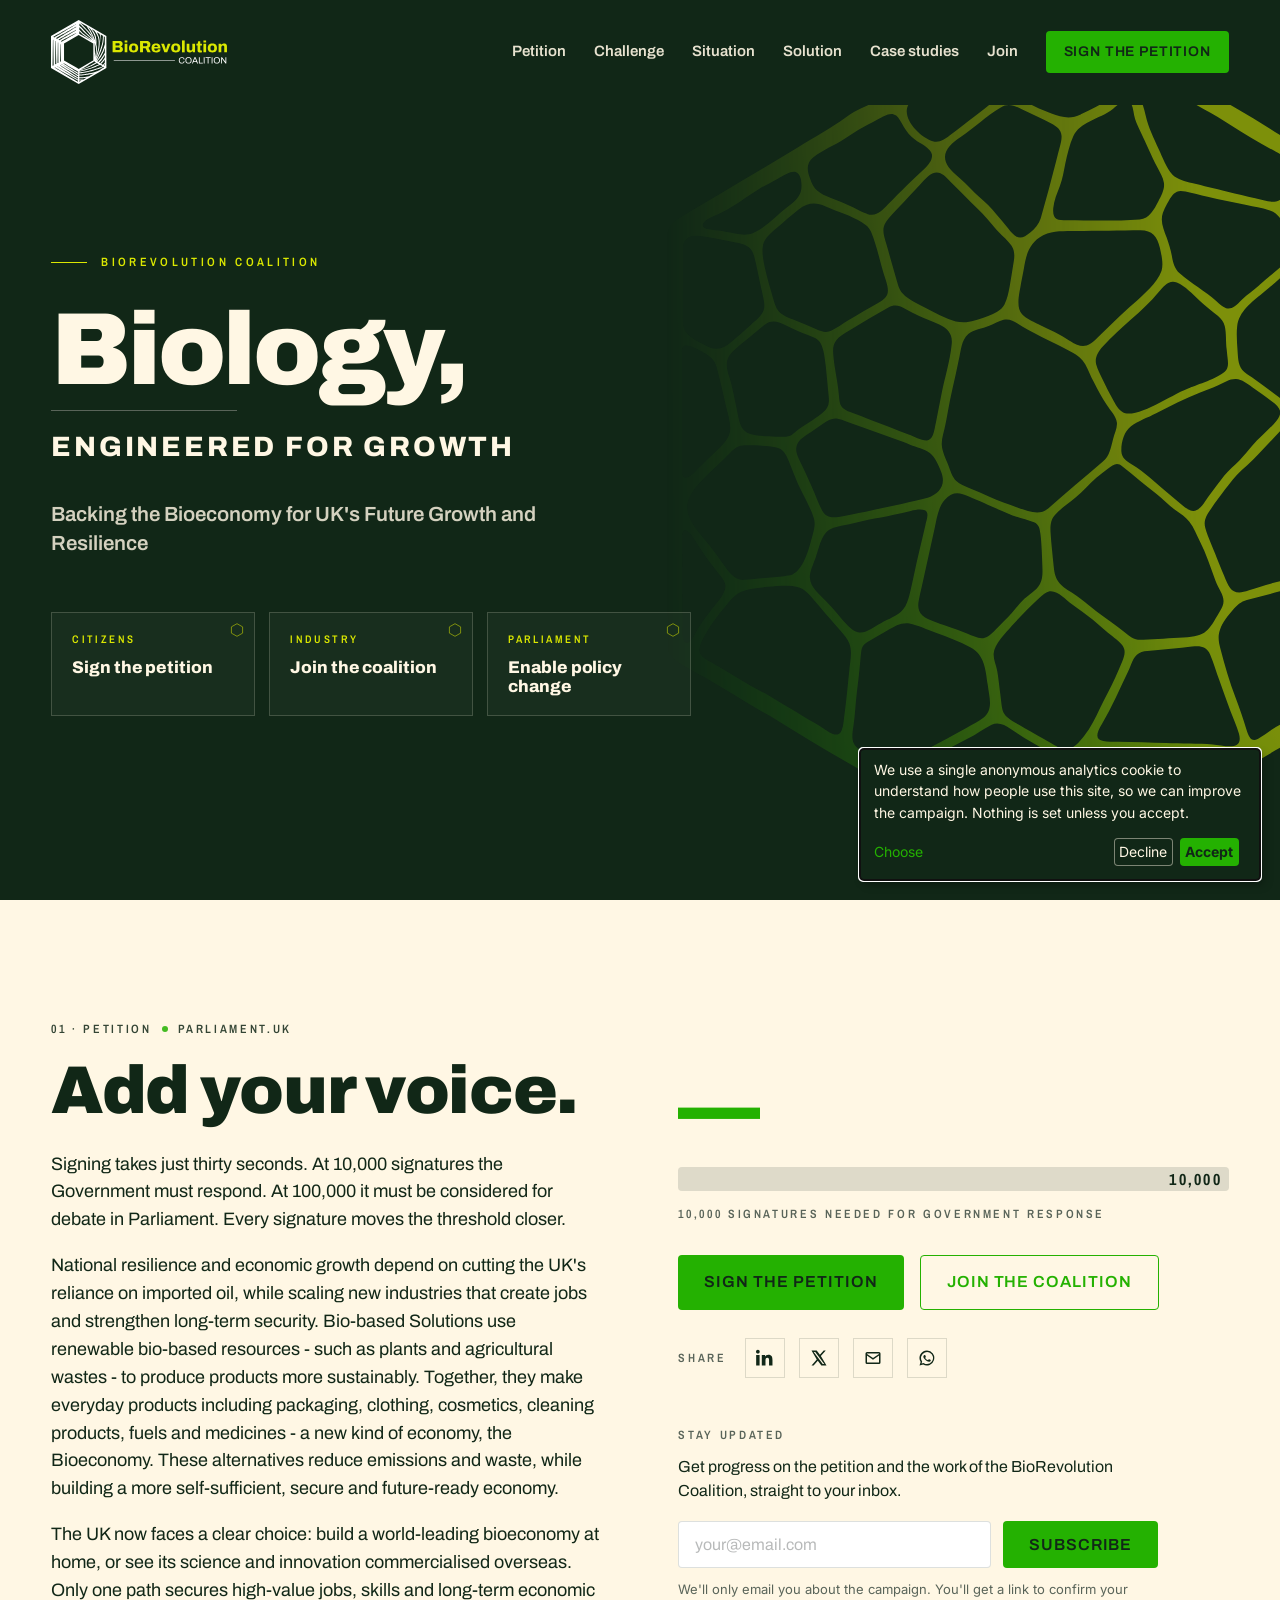
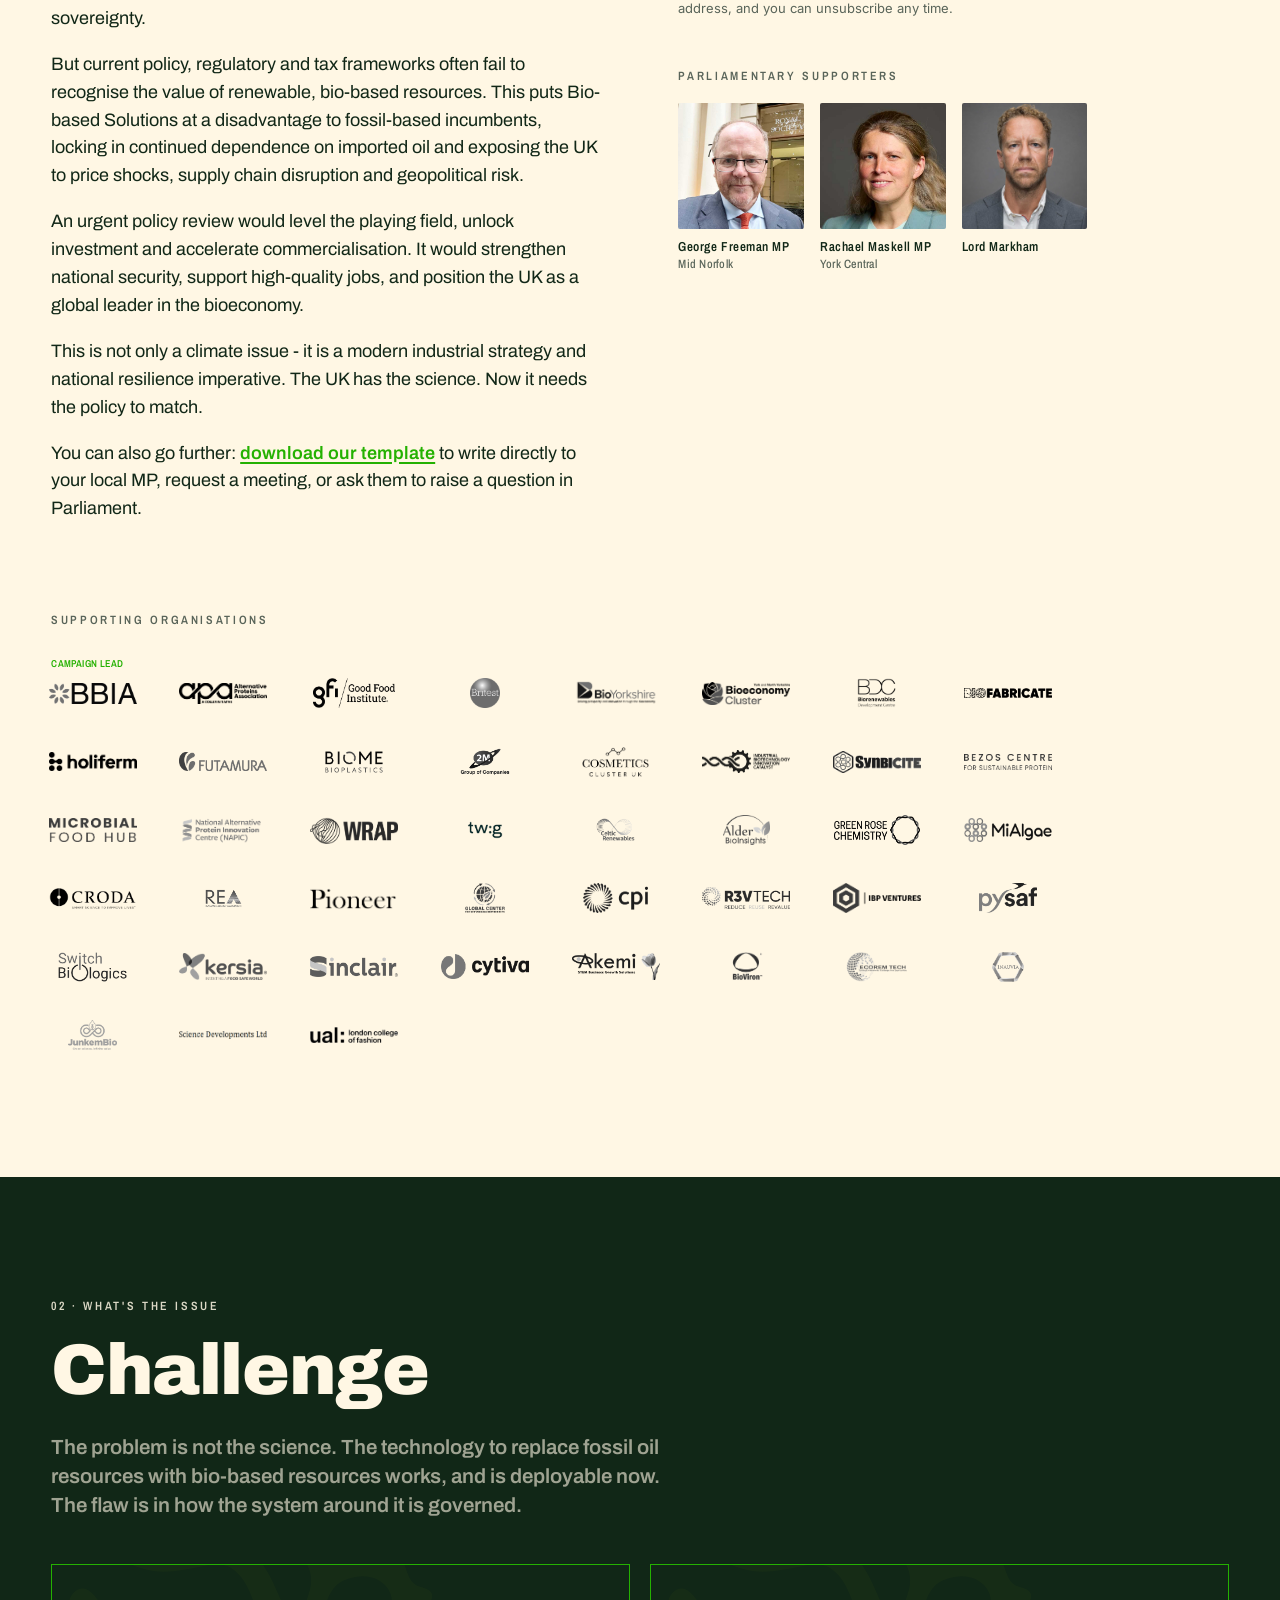
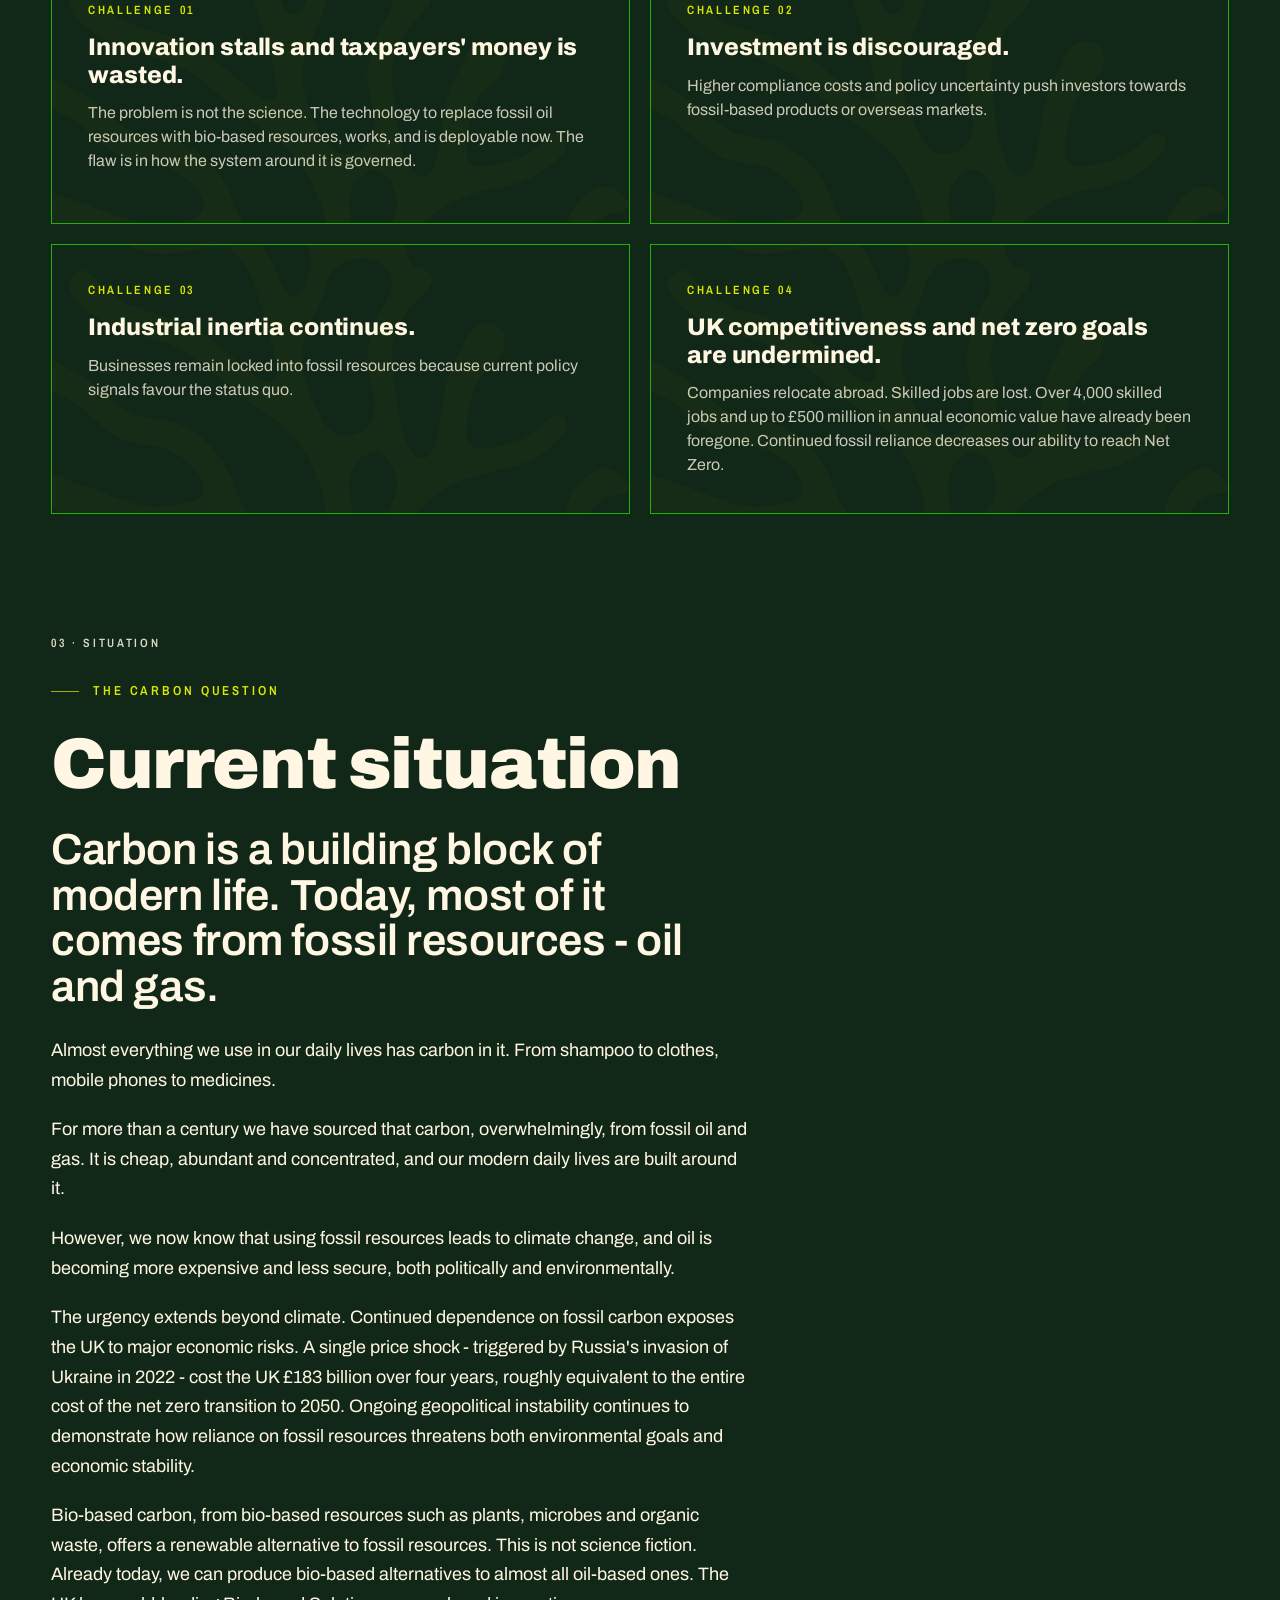
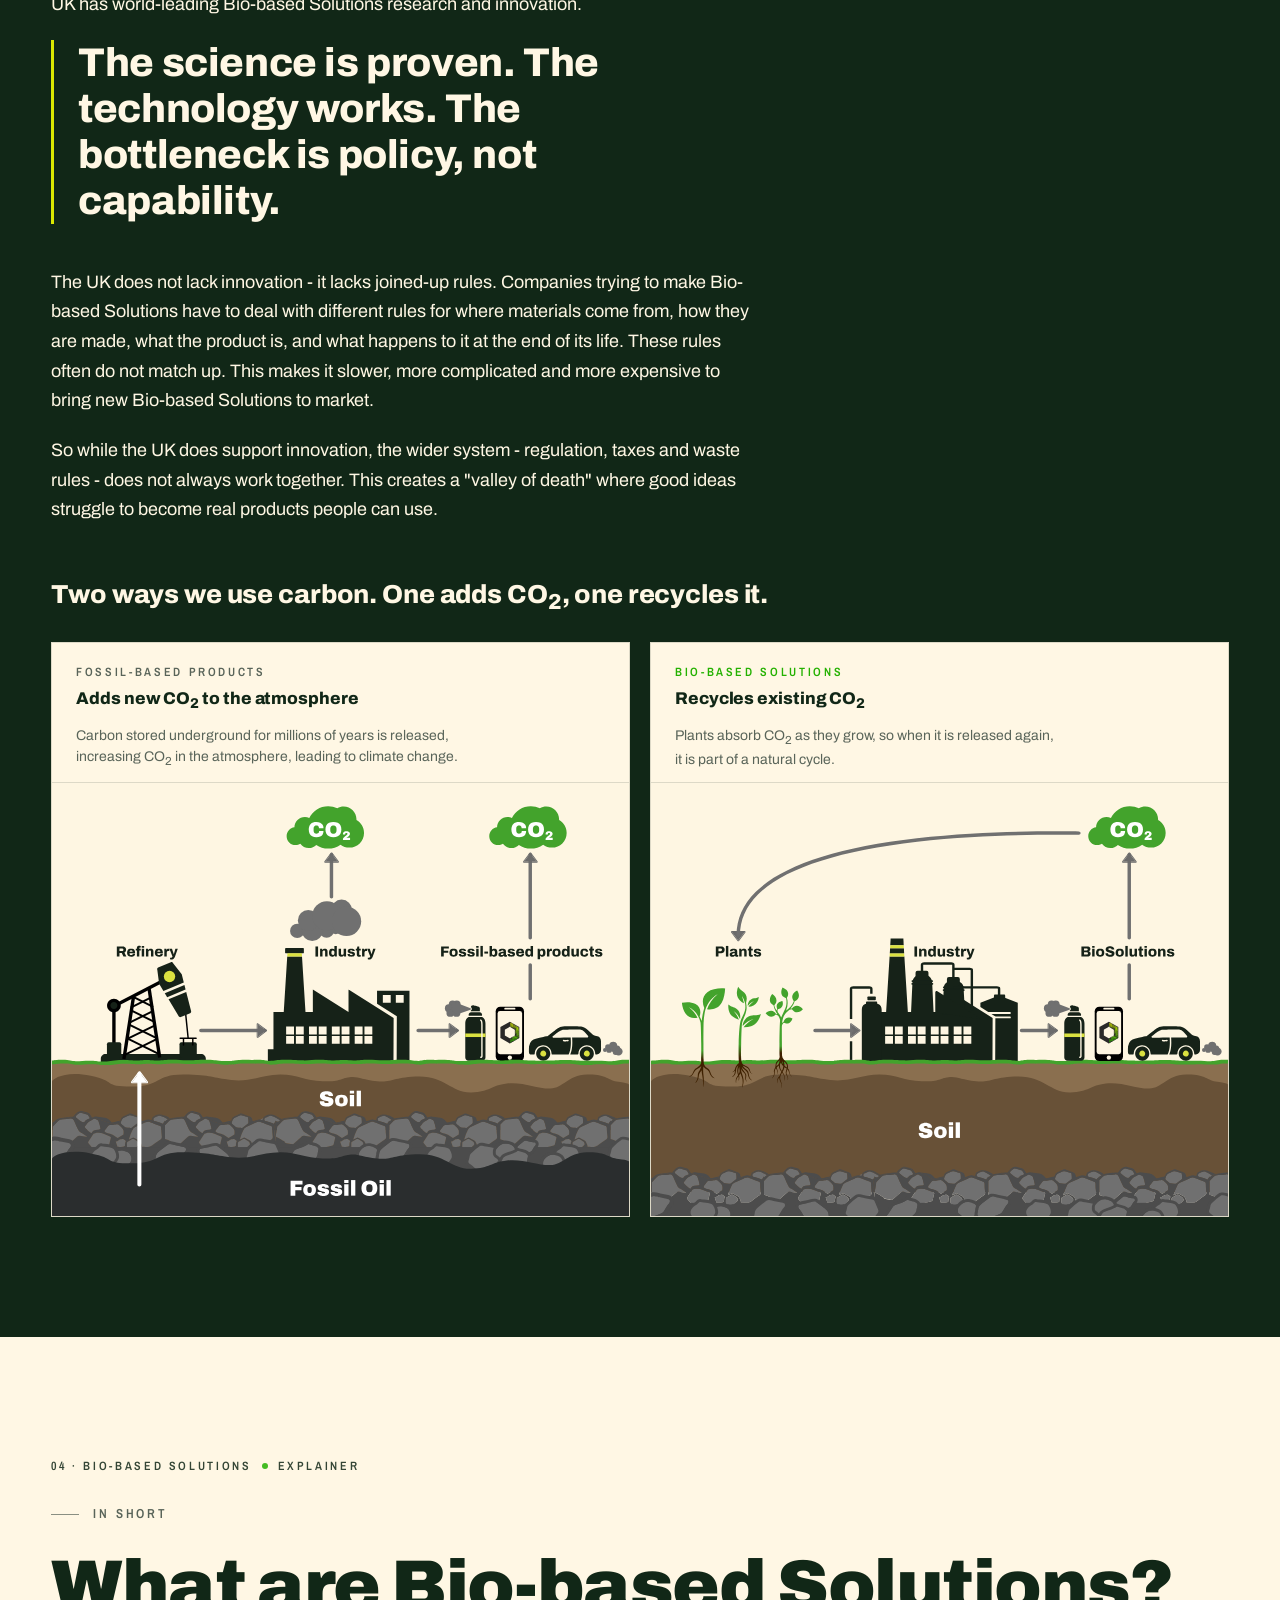
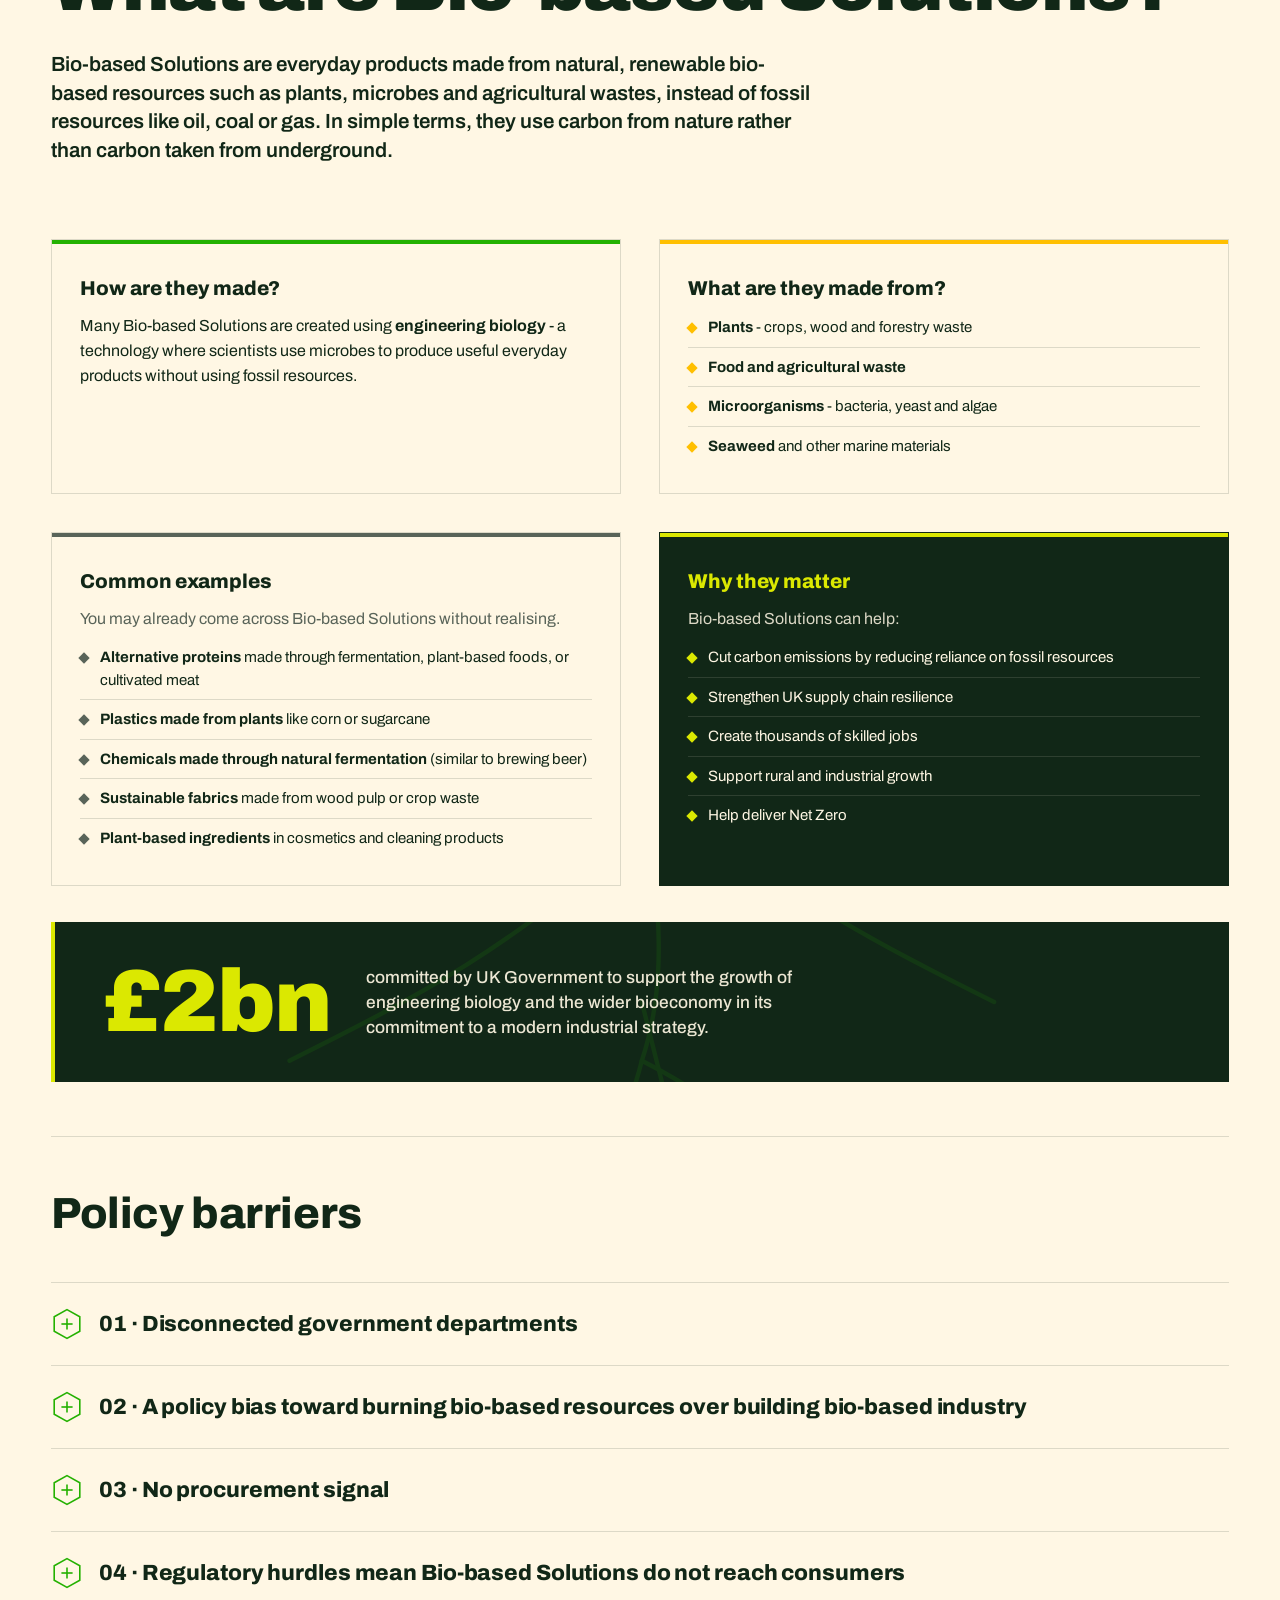
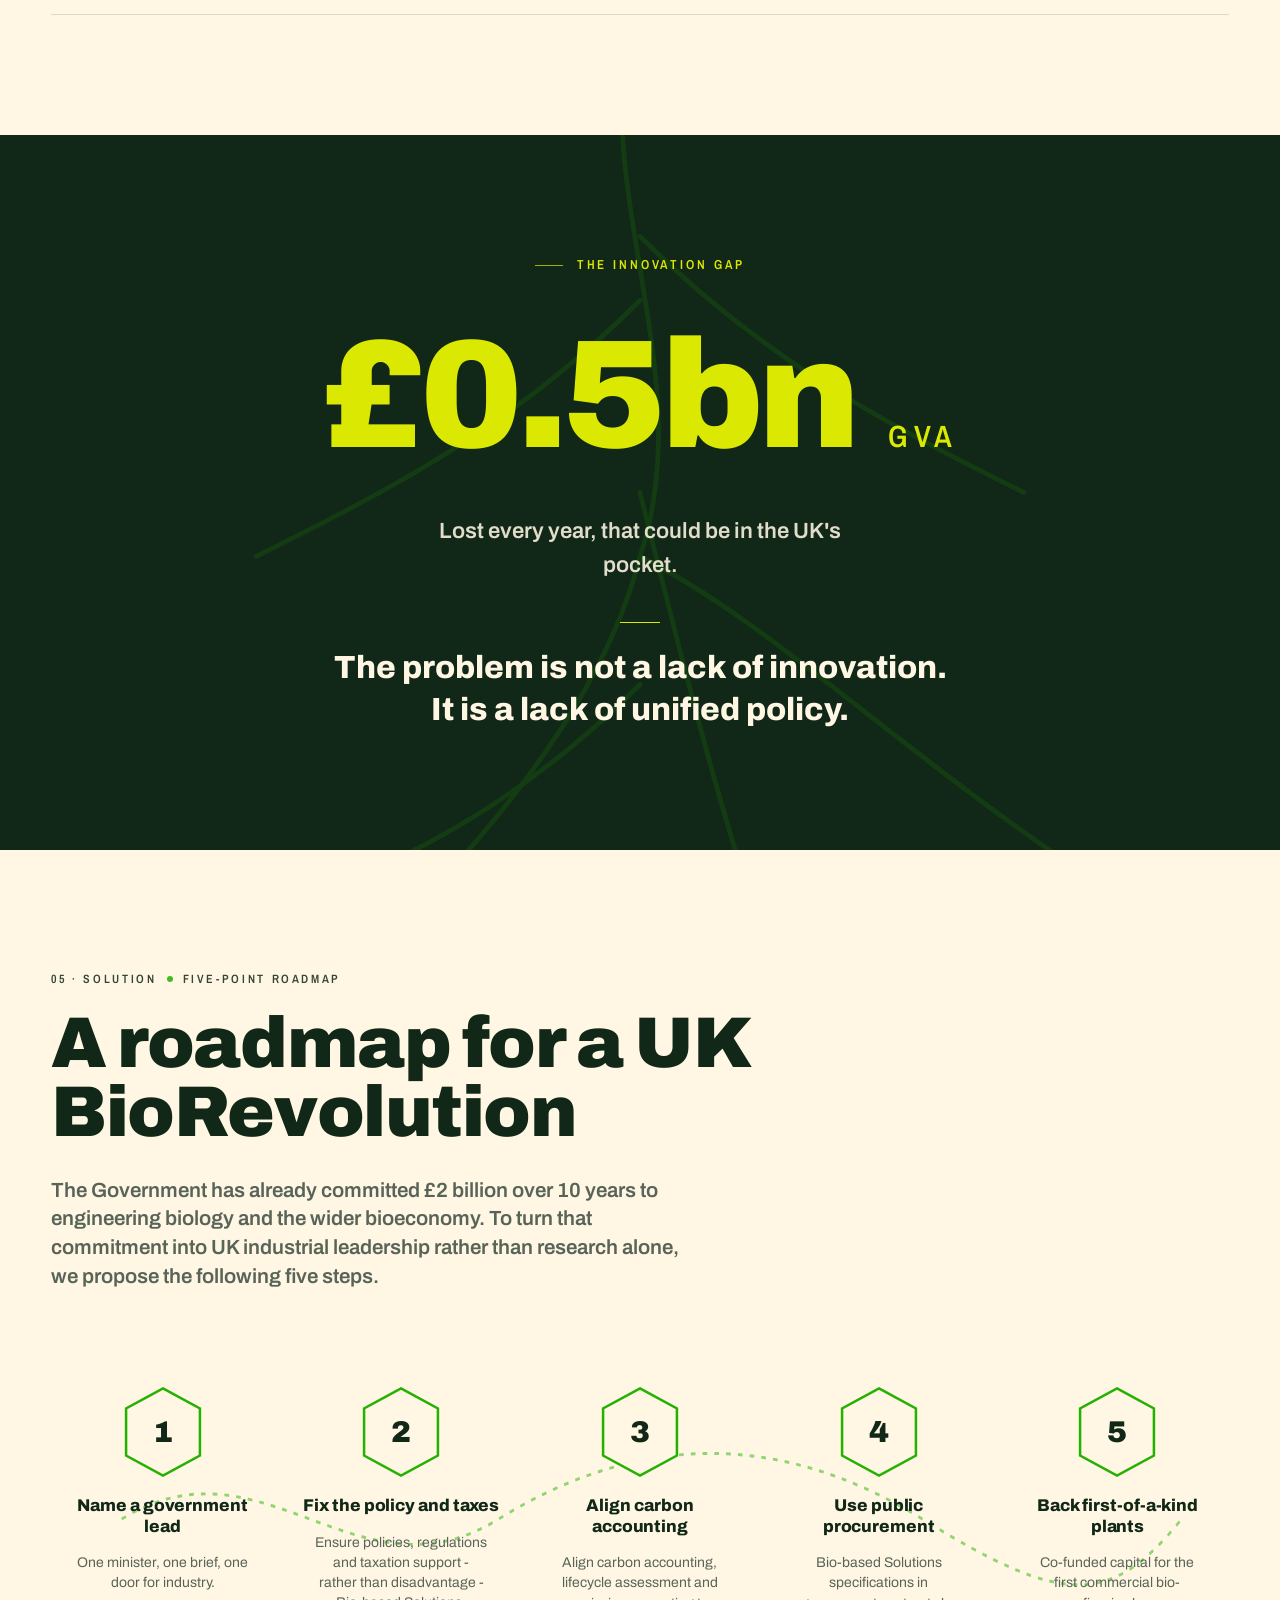
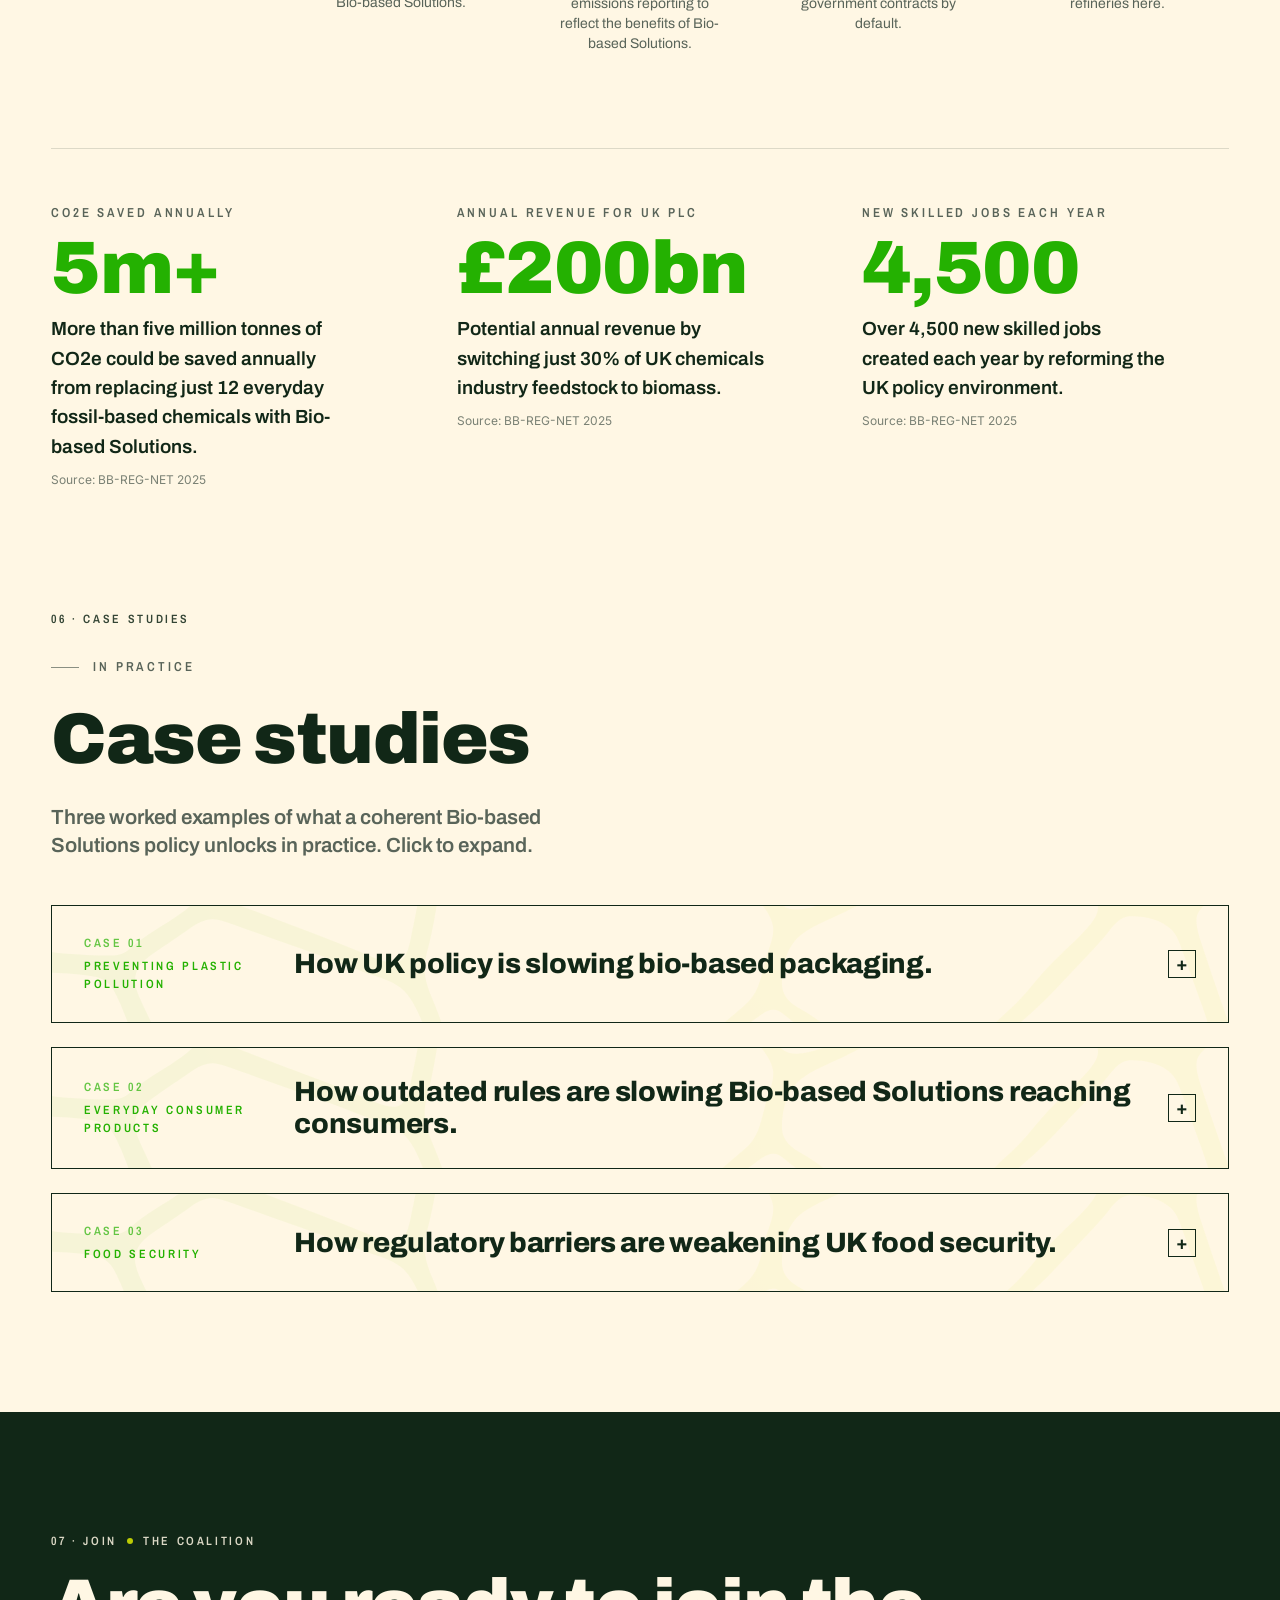
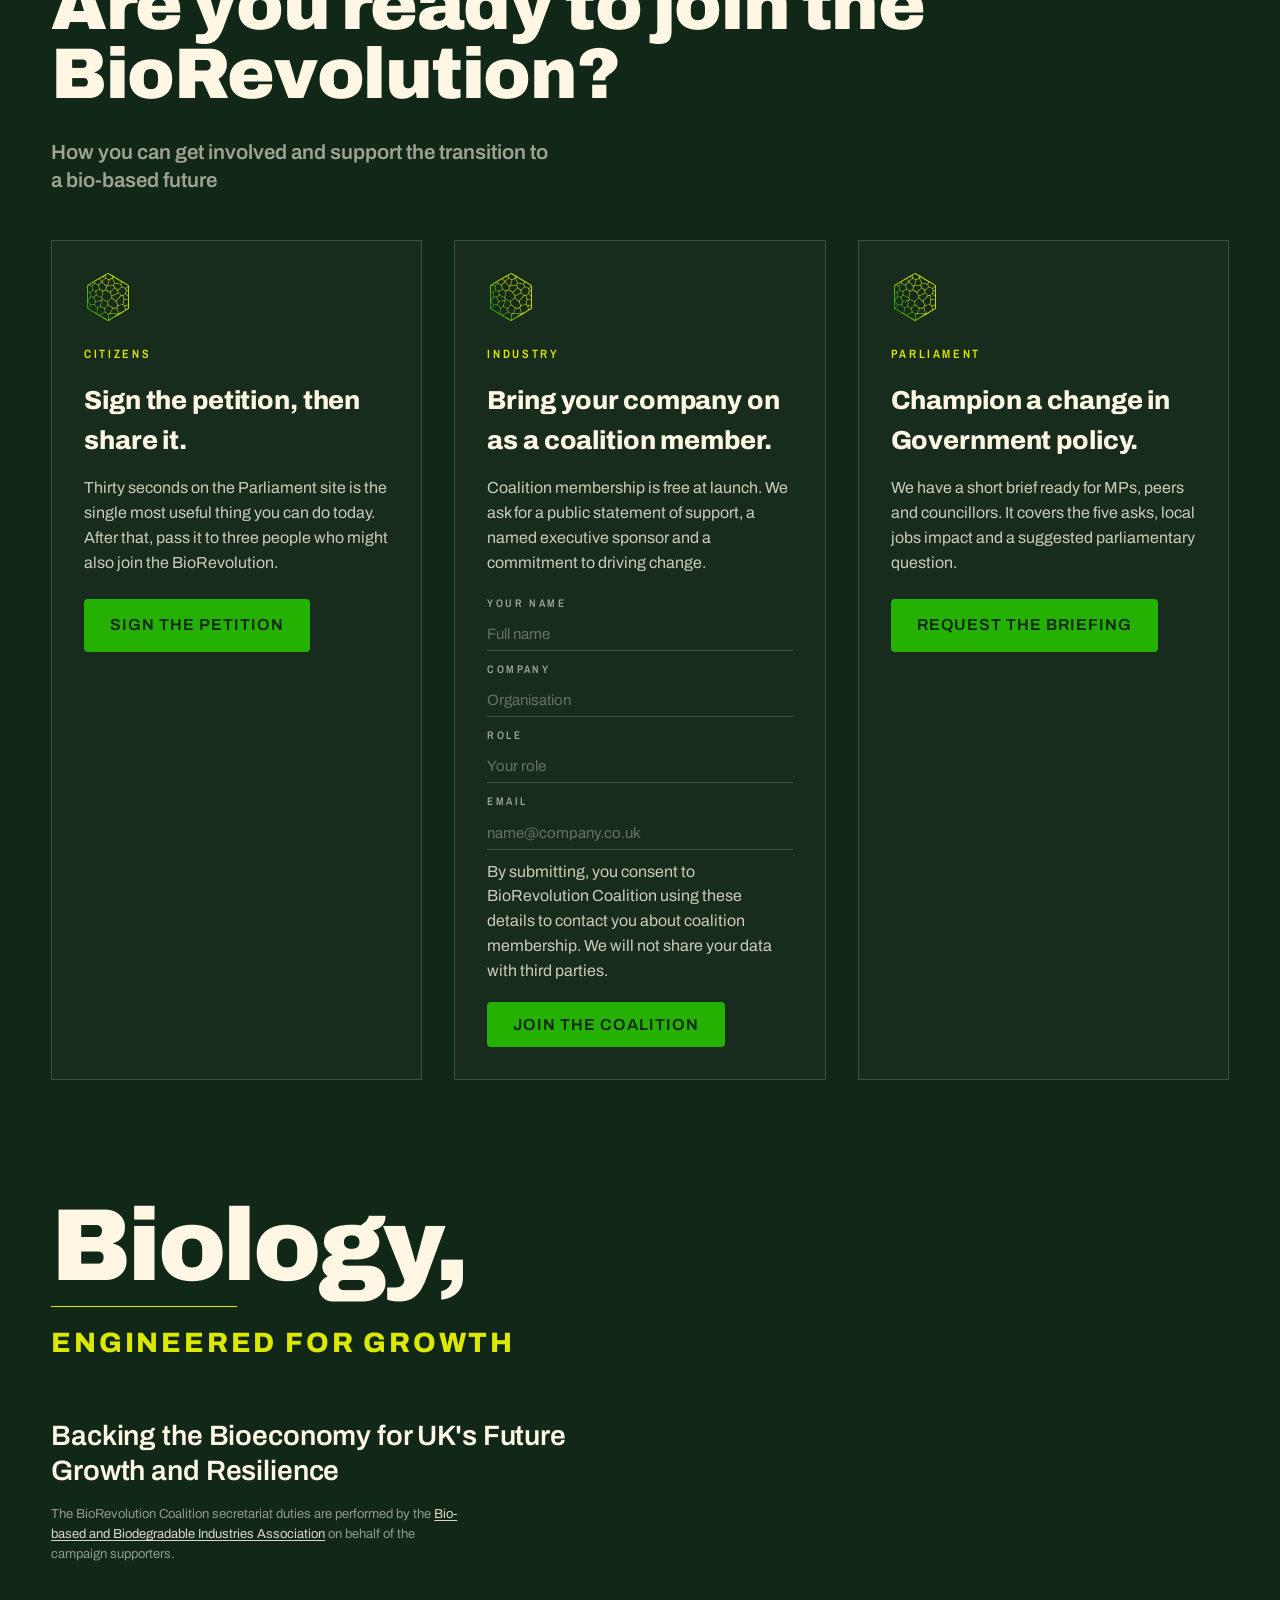
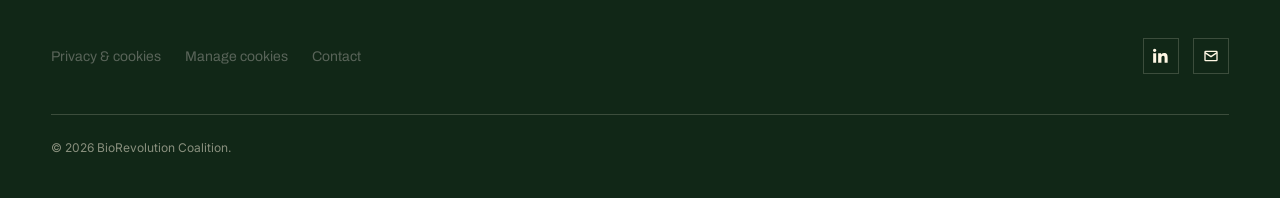
==== index.html @ 2c70ee4f "Add 7 supporter logos: Akemi, BioViron, Ecorem Tech, Inauvia, JunkemBio, Science Developments, Londo" ====
<!doctype html>
<html lang="en-GB">
<head>
  <meta charset="utf-8" />
  <meta name="viewport" content="width=device-width, initial-scale=1" />
  <title>BioRevolution Coalition — Biology, engineered for growth.</title>
  <meta name="description" content="Support the transition to bio-based carbon for the future economy. A coalition brief, and a UK parliamentary petition." />

  <script src="sentry.min.js"></script>
  <script>
    // Only enable error tracking on the production domain.
    if (location.hostname === "biorevolution.uk") {
      Sentry.init({
        dsn: "https://364695605d5a4de08db4117143f6b385@diagnostics.resourcemedia.eco/2",
        tracesSampleRate: 0.01,
        autoSessionTracking: false,
      });
    }
  </script>

  <!-- =====================================================================
       Analytics + consent (Google Analytics 4, gated by Klaro)
       GA loads ONLY after the visitor accepts analytics: the gtag.js loader
       below is Klaro-managed (type="text/plain" + data-name). Google Consent
       Mode v2 additionally defaults all storage to "denied" until consent.
       GA4 Measurement ID: G-4NM9GXGLPD (biorevolution.uk web data stream).
       ===================================================================== -->
  <script>
    window.dataLayer = window.dataLayer || [];
    function gtag(){ dataLayer.push(arguments); }
    gtag('consent', 'default', {
      ad_storage: 'denied',
      analytics_storage: 'denied',
      ad_user_data: 'denied',
      ad_personalization: 'denied'
    });
    gtag('js', new Date());
    gtag('config', 'G-4NM9GXGLPD', { anonymize_ip: true });
  </script>
  <script type="text/plain" data-type="application/javascript" data-name="google-analytics"
          data-src="https://www.googletagmanager.com/gtag/js?id=G-4NM9GXGLPD" async></script>

  <!-- Klaro consent manager (config must load before the library; the library
       injects its own CSS at runtime, themed via overrides in styles.css). -->
  <script defer src="klaro-config.js"></script>
  <script defer src="klaro.js"></script>

  <!-- Open Graph (Facebook, LinkedIn, WhatsApp, iMessage, Slack) -->
  <meta property="og:type" content="website" />
  <meta property="og:site_name" content="BioRevolution Coalition" />
  <meta property="og:locale" content="en_GB" />
  <meta property="og:url" content="https://biorevolution.uk/" />
  <meta property="og:title" content="Back the UK BioRevolution" />
  <meta property="og:description" content="Sign the parliamentary petition. UK policy review to unlock bio-based growth, jobs and resilience." />
  <meta property="og:image" content="https://biorevolution.uk/Images/og/share-card.jpg?v=20260510" />
  <meta property="og:image:secure_url" content="https://biorevolution.uk/Images/og/share-card.jpg?v=20260510" />
  <meta property="og:image:type" content="image/jpeg" />
  <meta property="og:image:width" content="1200" />
  <meta property="og:image:height" content="630" />
  <meta property="og:image:alt" content="BioRevolution Coalition - sign the petition" />

  <!-- Twitter / X (still uses twitter: prefix) -->
  <meta name="twitter:card" content="summary_large_image" />
  <meta name="twitter:title" content="Back the UK BioRevolution" />
  <meta name="twitter:description" content="Sign the parliamentary petition. UK policy review to unlock bio-based growth." />
  <meta name="twitter:image" content="https://biorevolution.uk/Images/og/share-card.jpg?v=20260510" />
  <meta name="twitter:image:alt" content="BioRevolution Coalition - sign the petition" />

  <link rel="preconnect" href="https://fonts.googleapis.com">
  <link rel="preconnect" href="https://fonts.gstatic.com" crossorigin>
  <link href="https://fonts.googleapis.com/css2?family=Archivo:wght@400;600;800;900&family=Archivo+Narrow:wght@600&family=Inter:wght@400;500&display=swap" rel="stylesheet">

  <meta name="robots" content="index, follow, max-image-preview:large" />
  <link rel="stylesheet" href="styles.css?v=20260605c" />
</head>
<body>

<!-- =========================================================
     Sticky nav  (hidden on hero, solidifies past 80vh)
     ========================================================= -->
<nav class="site-nav" id="siteNav" aria-label="Primary">
  <a class="brand" href="#top">
    <img src="Images/BioRevolutions-white%20with%20yellow%20text.svg" alt="BioRevolution Coalition" />
  </a>
  <div class="links">
    <a href="#petition">Petition</a>
    <a href="#challenge">Challenge</a>
    <a href="#situation">Situation</a>
    <a href="#solution">Solution</a>
    <a href="#case-studies">Case studies</a>
    <a href="#join">Join</a>
    <a class="btn" href="#petition">Sign the petition</a>
  </div>
</nav>


<!-- =========================================================
     S1  HERO  (dark)
     ========================================================= -->
<section class="hero" id="top" aria-labelledby="heroStrap">
  <div class="hero-copy">
    <div class="eyebrow">BioRevolution Coalition</div>

    <!-- Strapline lockup (reserved treatment) -->
    <div class="lockup" id="heroStrap">
      <div class="one">Biology,</div>
      <div class="rule-line"></div>
      <div class="two-l">Engineered for growth</div>
    </div>

    <p class="deck">Backing the Bioeconomy for UK's Future Growth and Resilience</p>

    <!-- Three audience CTAs -->
    <div class="cta-audiences" role="list">
      <a href="#petition" role="listitem">
        <span class="who">Citizens</span>
        <span class="action">Sign the petition</span>
      </a>
      <a href="#join" role="listitem">
        <span class="who">Industry</span>
        <span class="action">Join the coalition</span>
      </a>
      <a href="#join" role="listitem">
        <span class="who">Parliament</span>
        <span class="action">Enable policy change</span>
      </a>
    </div>
  </div>

  <!-- Hero art: Organic Lattice -->
  <div class="hero-art" aria-hidden="true">
    <img src="Images/Organic-Lattice1.svg" alt="" />
  </div>

</section>


<!-- =========================================================
     S2  PETITION  (light)
     ========================================================= -->
<section class="bk light" id="petition" aria-labelledby="petitionH2">
  <div class="wrap">
    <div class="running">
      <span>01 · Petition<span class="dot"></span>Parliament.uk</span>
    </div>

    <div class="petition-grid">
      <div>
        <h2 class="h1" id="petitionH2">Add your voice.</h2>

        <div class="body">
          <p>Signing takes just thirty seconds. At 10,000 signatures the Government must respond. At 100,000 it must be considered for debate in Parliament. Every signature moves the threshold closer.</p>

          <p>National resilience and economic growth depend on cutting the UK's reliance on imported oil, while scaling new industries that create jobs and strengthen long-term security. Bio-based Solutions use renewable bio-based resources - such as plants and agricultural wastes - to produce products more sustainably. Together, they make everyday products including packaging, clothing, cosmetics, cleaning products, fuels and medicines - a new kind of economy, the Bioeconomy. These alternatives reduce emissions and waste, while building a more self-sufficient, secure and future-ready economy.</p>

          <p>The UK now faces a clear choice: build a world-leading bioeconomy at home, or see its science and innovation commercialised overseas. Only one path secures high-value jobs, skills and long-term economic sovereignty.</p>

          <p>But current policy, regulatory and tax frameworks often fail to recognise the value of renewable, bio-based resources. This puts Bio-based Solutions at a disadvantage to fossil-based incumbents, locking in continued dependence on imported oil and exposing the UK to price shocks, supply chain disruption and geopolitical risk.</p>

          <p>An urgent policy review would level the playing field, unlock investment and accelerate commercialisation. It would strengthen national security, support high-quality jobs, and position the UK as a global leader in the bioeconomy.</p>

          <p>This is not only a climate issue - it is a modern industrial strategy and national resilience imperative. The UK has the science. Now it needs the policy to match.</p>

          <p>You can also go further: <a class="text-link" href="Images/Letter_to_your_MP_BioRevolution_Coalition.docx" download>download our template</a> to write directly to your local MP, request a meeting, or ask them to raise a question in Parliament.</p>
        </div>
      </div>

      <div>
        <div class="progress" aria-label="Petition progress">
          <div class="count" id="petitionCount"></div>
          <div class="track"><div class="fill" id="petitionFill" style="width: 0;"></div><span class="goal-tick">10,000</span></div>
          <div class="cap">10,000 signatures needed for government response</div>
        </div>

        <div class="btn-row" style="margin-top: 32px;">
          <a class="btn" href="https://petition.parliament.uk/petitions/767417" target="_blank" rel="noopener">Sign the petition</a>
          <a class="btn secondary" href="#join">Join the coalition</a>
        </div>

        <div class="share-strip" aria-label="Share">
          <span class="lbl">Share</span>

          <a href="https://www.linkedin.com/sharing/share-offsite/?url=https%3A%2F%2Fbiorevolution.uk%2F%3Fv%3D20260510" target="_blank" rel="noopener" aria-label="Share on LinkedIn">
            <svg viewBox="0 0 24 24" fill="currentColor" aria-hidden="true"><path d="M4.98 3.5C4.98 4.88 3.87 6 2.5 6S0 4.88 0 3.5 1.12 1 2.5 1s2.48 1.12 2.48 2.5zM.22 8h4.56v14H.22V8zm7.5 0h4.37v1.92h.06c.61-1.15 2.1-2.36 4.33-2.36 4.63 0 5.48 3.04 5.48 7v7.44h-4.56v-6.6c0-1.57-.03-3.6-2.2-3.6-2.2 0-2.54 1.72-2.54 3.49V22H7.72V8z"/></svg>
          </a>
          <a href="https://twitter.com/intent/tweet?text=I%27ve%20just%20signed%20the%20petition%20for%20the%20UK%20BioRevolution%20-%20takes%2030%20seconds.%20Please%20support%20the%20UK%27s%20green%20industrial%20economy%3A&url=https%3A%2F%2Fbiorevolution.uk%2F%3Fv%3D20260510&hashtags=BioRevolution" target="_blank" rel="noopener" aria-label="Share on X">
            <svg viewBox="0 0 24 24" fill="currentColor" aria-hidden="true"><path d="M18.244 2H21l-6.52 7.45L22 22h-6.82l-4.76-6.22L4.8 22H2l7-8 -7-12h6.92l4.29 5.66L18.244 2zM17 20h2L7 4H5l12 16z"/></svg>
          </a>
          <a href="mailto:?subject=Please%20support%20the%20UK%20BioRevolution%20petition&body=I%27ve%20just%20signed%20a%20UK%20parliamentary%20petition%20calling%20for%20a%20policy%20review%20to%20unlock%20the%20bioeconomy.%20A%20coalition%20of%20bio-industry%20groups%20is%20behind%20it.%20Please%20support%20the%20UK%27s%20green%20industrial%20economy%3A%0A%0Ahttps%3A%2F%2Fbiorevolution.uk%2F%3Fv%3D20260510%0A%0AThanks." aria-label="Share by email">
            <svg viewBox="0 0 24 24" fill="none" stroke="currentColor" stroke-width="2" aria-hidden="true"><rect x="3" y="5" width="18" height="14" rx="1"/><path d="M3 7l9 6 9-6"/></svg>
          </a>
          <a href="https://wa.me/?text=I%27ve%20just%20signed%20this%20-%20takes%2030%20seconds.%20Please%20support%20the%20UK%27s%20green%20industrial%20economy%3A%20https%3A%2F%2Fbiorevolution.uk%2F%3Fv%3D20260510" target="_blank" rel="noopener" aria-label="Share on WhatsApp">
            <svg viewBox="0 0 24 24" fill="currentColor" aria-hidden="true"><path d="M12 2a10 10 0 00-8.46 15.3L2 22l4.85-1.27A10 10 0 1012 2zm0 18a8 8 0 01-4.08-1.12l-.29-.17-2.88.75.77-2.8-.19-.3A8 8 0 1112 20zm4.55-5.58c-.25-.12-1.47-.72-1.7-.8s-.4-.12-.56.13-.64.8-.79.97-.29.19-.54.06a6.5 6.5 0 01-1.92-1.19 7.22 7.22 0 01-1.33-1.66c-.14-.24 0-.37.11-.49s.25-.29.37-.43a1.72 1.72 0 00.24-.41.45.45 0 000-.43c-.06-.12-.56-1.35-.77-1.84s-.4-.42-.56-.43h-.47a.9.9 0 00-.65.3 2.74 2.74 0 00-.86 2.05 4.75 4.75 0 001 2.5 10.89 10.89 0 004.15 3.67 4.8 4.8 0 002.93.61 2.48 2.48 0 001.63-1.15 2.02 2.02 0 00.14-1.15c-.06-.1-.23-.17-.48-.29z"/></svg>
          </a>
        </div>

        <!-- Newsletter signup -> Mailchimp "Biorevolution Coalition newsletter"
             audience (us11). Double opt-in: Mailchimp emails a confirmation link.
             Submits via JSONP in script.js so the page never reloads. -->
        <div class="newsletter-signup">
          <h3 class="newsletter-title">Stay updated</h3>
          <p class="newsletter-blurb">Get progress on the petition and the work of the BioRevolution Coalition, straight to your inbox.</p>
          <form class="newsletter-form" id="newsletterForm" novalidate>
            <label class="visually-hidden" for="newsletterEmail">Email address</label>
            <input type="email" id="newsletterEmail" name="EMAIL" placeholder="your@email.com" autocomplete="email" required />
            <!-- Honeypot: real people leave this empty; bots that fill it are rejected. -->
            <div class="newsletter-hp" aria-hidden="true">
              <input type="text" name="b_98ac0ec9b49125f74fb3db572_fe0cae2c04" tabindex="-1" value="" autocomplete="off" />
            </div>
            <button type="submit" class="btn">Subscribe</button>
          </form>
          <p class="newsletter-response" id="newsletterResponse" role="status" aria-live="polite"></p>
          <p class="newsletter-consent">We'll only email you about the campaign. You'll get a link to confirm your address, and you can unsubscribe any time.</p>
        </div>

        <div class="supporters-block">
          <h3 class="supporters-title">Parliamentary Supporters</h3>
          <div class="supporter-grid">
            <div class="supporter-card">
              <div class="supporter-photo has-photo">
                <img src="Images/parliamentarians/George-Freeman.jpg?v=20260617" alt="George Freeman MP" />
              </div>
              <div class="supporter-name">George Freeman MP<span class="supporter-seat">Mid Norfolk</span></div>
            </div>
            <div class="supporter-card">
              <div class="supporter-photo has-photo">
                <img src="Images/parliamentarians/Rachael-Maskell.jpg" alt="Rachael Maskell MP" />
              </div>
              <div class="supporter-name">Rachael Maskell MP<span class="supporter-seat">York Central</span></div>
            </div>
            <div class="supporter-card">
              <div class="supporter-photo has-photo">
                <img src="Images/parliamentarians/Lord-Markham.jpg" alt="Lord Markham" />
              </div>
              <div class="supporter-name">Lord Markham</div>
            </div>
          </div>
        </div>

      </div>
    </div>

    <div class="supporters-block supporters-orgs">
      <h3 class="supporters-title">Supporting Organisations</h3>
      <div class="org-lead-tag">Campaign Lead</div>
      <div class="org-grid">
        <div class="org-slot has-logo"><img src="Images/logos/mono-dark/BBIA-no-subtitle-greyscale.png" alt="BBIA" /></div>
        <div class="org-slot has-logo"><img src="Images/logos/mono-dark/APA-logo-black.png" alt="APA" /></div>
        <div class="org-slot has-logo"><img src="Images/logos/mono-dark/GFI-black-logo2.png" alt="GFI" /></div>
        <div class="org-slot has-logo"><img src="Images/logos/mono-dark/Britest%20logo%201410%20x%201410%20trans%20background.png" alt="Britest" /></div>
        <div class="org-slot has-logo"><img src="Images/logos/mono-dark/BioYorkshire%20Logo_Greyscale.png" alt="BioYorkshire" /></div>
        <div class="org-slot has-logo"><img src="Images/logos/mono-dark/Bioeconomy-logo=greyscale.png" alt="Bioeconomy" /></div>
        <div class="org-slot has-logo"><img src="Images/logos/mono-dark/bdc_logo_black_transparent.png" alt="Biorenewables Development Centre" /></div>
        <div class="org-slot has-logo"><img src="Images/logos/mono-dark/BIOFABRICATE%20Logo_black.png" alt="Biofabricate" /></div>
        <div class="org-slot has-logo"><img src="Images/logos/mono-dark/Holiferm-Logo-LCN-Landscape%20(1).png" alt="Holiferm" /></div>
        <div class="org-slot has-logo"><img src="Images/logos/mono-dark/Futamura%20greyscale%20logo.png" alt="Futamura" /></div>
        <div class="org-slot has-logo"><img src="Images/logos/mono-dark/biomebioplastics-logo-website.png" alt="Biome Bioplastics" /></div>
        <div class="org-slot has-logo"><img src="Images/logos/mono-dark/2M-GOC-Square-(Colour)@2x.png" alt="2M Group of Companies" /></div>
        <div class="org-slot has-logo"><img src="Images/logos/mono-dark/Cosmetics-Cluster-Uk-Logo-Black.png" alt="Cosmetics Cluster UK" /></div>
        <div class="org-slot has-logo"><img src="Images/logos/mono-dark/IBIC-Black(PNG).png" alt="IBIC" /></div>
        <div class="org-slot has-logo"><img src="Images/logos/mono-dark/Synbicite-Logo.png" alt="SynbiCITE" /></div>
        <div class="org-slot has-logo"><img src="Images/logos/mono-dark/Bezos.png" alt="Bezos Centre for Sustainable Protein" /></div>
        <div class="org-slot has-logo"><img src="Images/logos/mono-dark/MFH%20greyscale.png" alt="Materials for the Future Hub" /></div>
        <div class="org-slot has-logo"><img src="Images/logos/mono-dark/National%20Alternative%20Protein%20Innovation%20Centre.png" alt="National Alternative Protein Innovation Centre" /></div>
        <div class="org-slot has-logo"><img src="Images/logos/mono-dark/WRAP_Logo_Linear_Greyscale.png" alt="WRAP" /></div>
        <div class="org-slot has-logo"><img src="Images/logos/mono-dark/twig_logo__main_dark.png" alt="Twig" /></div>
        <div class="org-slot has-logo"><img src="Images/logos/mono-dark/CR_Logo_greyscale.png" alt="Celtic Renewables" /></div>
        <div class="org-slot has-logo"><img src="Images/logos/mono-dark/Alder%20Bioinsights%20greyscale.png" alt="Alder Bioinsights" /></div>
        <div class="org-slot has-logo"><img src="Images/logos/mono-dark/Large-Green-Rose-Logo-Greyscale.png" alt="Green Rose" /></div>
        <div class="org-slot has-logo"><img src="Images/logos/mono-dark/MiAlgae-Logo-Full-Greyscale.png" alt="MiAlgae" /></div>
        <div class="org-slot has-logo"><img src="Images/logos/mono-dark/Croda_Brand_Master_Black_RGB.png" alt="Croda" /></div>
        <div class="org-slot has-logo"><img src="Images/logos/mono-dark/REA-greyscale.png" alt="REA" /></div>
        <div class="org-slot has-logo"><img src="Images/logos/mono-dark/Pioneer_edit.png" alt="Pioneer" /></div>
        <div class="org-slot has-logo"><img src="Images/logos/mono-dark/Global-Center-for-Sustainable-BioProducts.png" alt="Global Center for Sustainable Bioproducts" /></div>
        <div class="org-slot has-logo"><img src="Images/logos/mono-dark/CPI-Logo-B+W.png" alt="CPI" /></div>
        <div class="org-slot has-logo"><img src="Images/logos/mono-dark/R3VTech_LongLogo_strapline_mono.png" alt="R3VTech" /></div>
        <div class="org-slot has-logo"><img src="Images/logos/mono-dark/IBP-logo---no-background.png" alt="IBP Ventures" /></div>
        <div class="org-slot has-logo"><img src="Images/logos/mono-dark/Pysaf.png" alt="Pysaf" /></div>
        <div class="org-slot has-logo"><img src="Images/logos/mono-dark/Switch-Biologics-LOGO.png" alt="Switch Biologics" /></div>
        <div class="org-slot has-logo"><img src="Images/logos/mono-dark/logo_kersia_retina.png" alt="Kersia" /></div>
        <div class="org-slot has-logo"><img src="Images/logos/mono-dark/Sinclair%20logo.png" alt="Sinclair" /></div>
        <div class="org-slot has-logo"><img src="Images/logos/mono-dark/cytiva_logo_mono.png" alt="Cytiva" /></div>
        <div class="org-slot has-logo"><img src="Images/logos/mono-dark/Akemi_Logo_with_Flower_300dpi.png" alt="Akemi" /></div>
        <div class="org-slot has-logo"><img src="Images/logos/mono-dark/BioViron%20TM%20dark%20green%20R.png" alt="BioViron" /></div>
        <div class="org-slot has-logo"><img src="Images/logos/mono-dark/Ecorem%20Tech.png" alt="Ecorem Tech" /></div>
        <div class="org-slot has-logo"><img src="Images/logos/mono-dark/Inauvia.logo.silver.1.png" alt="Inauvia" /></div>
        <div class="org-slot has-logo"><img src="Images/logos/mono-dark/JunkemBio.png" alt="JunkemBio" /></div>
        <div class="org-slot has-logo"><img src="Images/logos/mono-dark/Science%20Developments%20Ltd%20logo.png" alt="Science Developments Ltd" /></div>
        <div class="org-slot has-logo"><img src="Images/logos/mono-dark/lcf%20logo.png" alt="London College of Fashion" /></div>
      </div>
    </div>
  </div>
</section>


<!-- =========================================================
     S3  CRITICAL FLAW  (dark)
     ========================================================= -->
<section class="bk dark" id="challenge" aria-labelledby="challengeH2">
  <div class="wrap">
    <div class="running">
      <span>02 · What's the issue</span>
    </div>

    <h2 class="h1" id="challengeH2">Challenge</h2>
    <p class="lead muted tight wider">The problem is not the science. The technology to replace fossil oil resources with bio-based resources works, and is deployable now. The flaw is in how the system around it is governed.</p>

    <div class="flaw-grid">
      <article class="hex-card organic">
        <div class="n">Challenge 01</div>
        <h4>Innovation stalls and taxpayers' money is wasted.</h4>
        <p>The problem is not the science. The technology to replace fossil oil resources with bio-based resources, works, and is deployable now. The flaw is in how the system around it is governed.</p>
      </article>
      <article class="hex-card organic">
        <div class="n">Challenge 02</div>
        <h4>Investment is discouraged.</h4>
        <p>Higher compliance costs and policy uncertainty push investors towards fossil-based products or overseas markets.</p>
      </article>
      <article class="hex-card organic">
        <div class="n">Challenge 03</div>
        <h4>Industrial inertia continues.</h4>
        <p>Businesses remain locked into fossil resources because current policy signals favour the status quo.</p>
      </article>
      <article class="hex-card organic">
        <div class="n">Challenge 04</div>
        <h4>UK competitiveness and net zero goals are undermined.</h4>
        <p>Companies relocate abroad. Skilled jobs are lost. Over 4,000 skilled jobs and up to £500 million in annual economic value have already been foregone. Continued fossil reliance decreases our ability to reach Net Zero.</p>
      </article>
    </div>
  </div>
</section>


<!-- =========================================================
     S4  THE PROBLEM  (light, long-read)
     ========================================================= -->
<section class="bk dark" id="situation" aria-labelledby="situationH2">
  <div class="wrap">
    <div class="running">
      <span>03 · Situation</span>
    </div>

    <span class="label">The carbon question</span>
    <h2 class="h1" id="situationH2">Current situation</h2>
    <h3 class="h2" style="font-weight: 600; max-width: 26ch;">Carbon is a building block of modern life. Today, most of it comes from fossil resources - oil and gas.</h3>

    <div class="problem-body">
      <p>Almost everything we use in our daily lives has carbon in it. From shampoo to clothes, mobile phones to medicines.</p>

      <p>For more than a century we have sourced that carbon, overwhelmingly, from fossil oil and gas. It is cheap, abundant and concentrated, and our modern daily lives are built around it.</p>

      <p>However, we now know that using fossil resources leads to climate change, and oil is becoming more expensive and less secure, both politically and environmentally.</p>

      <p>The urgency extends beyond climate. Continued dependence on fossil carbon exposes the UK to major economic risks. A single price shock - triggered by Russia's invasion of Ukraine in 2022 - cost the UK £183 billion over four years, roughly equivalent to the entire cost of the net zero transition to 2050. Ongoing geopolitical instability continues to demonstrate how reliance on fossil resources threatens both environmental goals and economic stability.</p>

      <p>Bio-based carbon, from bio-based resources such as plants, microbes and organic waste, offers a renewable alternative to fossil resources. This is not science fiction. Already today, we can produce bio-based alternatives to almost all oil-based ones. The UK has world-leading Bio-based Solutions research and innovation.</p>

      <p class="pull-quote">The science is proven. The technology works. The bottleneck is policy, not capability.</p>

      <p>The UK does not lack innovation - it lacks joined-up rules. Companies trying to make Bio-based Solutions have to deal with different rules for where materials come from, how they are made, what the product is, and what happens to it at the end of its life. These rules often do not match up. This makes it slower, more complicated and more expensive to bring new Bio-based Solutions to market.</p>

      <p>So while the UK does support innovation, the wider system - regulation, taxes and waste rules - does not always work together. This creates a "valley of death" where good ideas struggle to become real products people can use.</p>
    </div>

    <!-- Two Ways We Use Carbon: One Adds CO2, One Recycles It (per Jen's concept) -->
    <figure class="carbon-compare">
      <figcaption class="carbon-compare-title">Two ways we use carbon. One adds CO<sub>2</sub>, one recycles it.</figcaption>

      <div class="carbon-compare-grid">

        <!-- LEFT: Fossil-based products = adds new CO2 -->
        <div class="carbon-side fossil">
          <div class="carbon-side-head">
            <div class="carbon-side-tag">Fossil-based products</div>
            <div class="carbon-side-sub">Adds new CO<sub>2</sub> to the atmosphere</div>
            <p class="carbon-side-cap">Carbon stored underground for millions of years is released, increasing CO<sub>2</sub> in the atmosphere, leading to climate change.</p>
          </div>

          <img class="carbon-side-svg" src="Images/Fossil fuel.svg" alt="Fossil-based carbon system: oil refinery extracts fossil oil, feeds an industrial factory producing fossil-based consumer products, with CO2 emitted to the atmosphere at each stage." />
        </div>

        <!-- RIGHT: Bio-based Solutions = recycles existing CO2 -->
        <div class="carbon-side bio">
          <div class="carbon-side-head">
            <div class="carbon-side-tag">Bio-based Solutions</div>
            <div class="carbon-side-sub">Recycles existing CO<sub>2</sub></div>
            <p class="carbon-side-cap">Plants absorb CO<sub>2</sub> as they grow, so when it is released again, it is part of a natural cycle.</p>
          </div>

          <img class="carbon-side-svg" src="Images/Bio fuel.svg" alt="Bio-based carbon system: plants absorb CO2 as they grow, are turned into Bio-based Solutions by industry, and CO2 released returns to plants in a closed natural cycle." />
        </div>

      </div>
    </figure>

  </div>
</section>


<!-- =========================================================
     S4.5  WHAT ARE BIOSOLUTIONS?  (light, explainer)
     ========================================================= -->
<section class="bk light" id="biosolutions" aria-labelledby="biosolH2">
  <div class="wrap">
    <div class="running">
      <span>04 · Bio-based Solutions<span class="dot"></span>Explainer</span>
    </div>

    <span class="label">In short</span>
    <h2 class="h1" id="biosolH2">What are Bio-based Solutions?</h2>
    <p class="lead tight widest">Bio-based Solutions are everyday products made from natural, renewable bio-based resources such as plants, microbes and agricultural wastes, instead of fossil resources like oil, coal or gas. In simple terms, they use carbon from nature rather than carbon taken from underground.</p>

    <div class="biosol-grid pad-t">

      <div class="biosol-block accent-leaf">
        <h3 class="h3">How are they made?</h3>
        <p>Many Bio-based Solutions are created using <strong>engineering biology</strong> - a technology where scientists use microbes to produce useful everyday products without using fossil resources.</p>
      </div>

      <div class="biosol-block accent-amber">
        <h3 class="h3">What are they made from?</h3>
        <ul class="biosol-list">
          <li><strong>Plants</strong> - crops, wood and forestry waste</li>
          <li><strong>Food and agricultural waste</strong></li>
          <li><strong>Microorganisms</strong> - bacteria, yeast and algae</li>
          <li><strong>Seaweed</strong> and other marine materials</li>
        </ul>
      </div>

      <div class="biosol-block accent-sage">
        <h3 class="h3">Common examples</h3>
        <p class="muted small" style="margin-bottom: 12px;">You may already come across Bio-based Solutions without realising.</p>
        <ul class="biosol-list">
          <li><strong>Alternative proteins</strong> made through fermentation, plant-based foods, or cultivated meat</li>
          <li><strong>Plastics made from plants</strong> like corn or sugarcane</li>
          <li><strong>Chemicals made through natural fermentation</strong> (similar to brewing beer)</li>
          <li><strong>Sustainable fabrics</strong> made from wood pulp or crop waste</li>
          <li><strong>Plant-based ingredients</strong> in cosmetics and cleaning products</li>
        </ul>
      </div>

      <div class="biosol-block accent-ink">
        <h3 class="h3">Why they matter</h3>
        <p class="small" style="margin-bottom: 12px; opacity: .85;">Bio-based Solutions can help:</p>
        <ul class="biosol-list">
          <li>Cut carbon emissions by reducing reliance on fossil resources</li>
          <li>Strengthen UK supply chain resilience</li>
          <li>Create thousands of skilled jobs</li>
          <li>Support rural and industrial growth</li>
          <li>Help deliver Net Zero</li>
        </ul>
      </div>

    </div>

    <aside class="biosol-feature" aria-label="UK Government commitment">
      <span class="biosol-feature-num">£2bn</span>
      <span class="biosol-feature-desc">committed by UK Government to support the growth of engineering biology and the wider bioeconomy in its commitment to a modern industrial strategy.</span>
    </aside>

    <hr class="rule" />

    <h3 class="h2">Policy barriers</h3>

    <div class="accordion">
      <details>
        <summary>
          <span class="hex" aria-hidden="true">
            <svg viewBox="0 0 40 40"><polygon points="20,2 36,11 36,29 20,38 4,29 4,11" fill="none" stroke="#24B101" stroke-width="2"/><line x1="20" y1="13" x2="20" y2="27" stroke="#24B101" stroke-width="2" class="hex-plus-v"/><line x1="13" y1="20" x2="27" y2="20" stroke="#24B101" stroke-width="2"/></svg>
          </span>
          <span>01 · Disconnected government departments</span>
        </summary>
        <div class="answer">
          Carbon policy is currently spread across multiple government departments. On the one hand, the Department for Science, Innovation and Technology (DSIT) uses taxpayers' money to heavily fund Bio-based Solutions research and innovation. On the other, HM Treasury and the Department for Environment, Food and Rural Affairs (Defra) apply taxes and regulatory frameworks that heavily penalise Bio-based Solutions.
        </div>
      </details>
      <details>
        <summary>
          <span class="hex" aria-hidden="true">
            <svg viewBox="0 0 40 40"><polygon points="20,2 36,11 36,29 20,38 4,29 4,11" fill="none" stroke="#24B101" stroke-width="2"/><line x1="20" y1="13" x2="20" y2="27" stroke="#24B101" stroke-width="2" class="hex-plus-v"/><line x1="13" y1="20" x2="27" y2="20" stroke="#24B101" stroke-width="2"/></svg>
          </span>
          <span>02 · A policy bias toward burning bio-based resources over building bio-based industry</span>
        </summary>
        <div class="answer">
          UK biomass policy, which determines the way we use our bio-based resources, currently strongly favours their use for bioenergy - often prioritising combustion for heat and power over higher-value applications in materials, chemicals and manufacturing.
        </div>
      </details>
      <details>
        <summary>
          <span class="hex" aria-hidden="true">
            <svg viewBox="0 0 40 40"><polygon points="20,2 36,11 36,29 20,38 4,29 4,11" fill="none" stroke="#24B101" stroke-width="2"/><line x1="20" y1="13" x2="20" y2="27" stroke="#24B101" stroke-width="2" class="hex-plus-v"/><line x1="13" y1="20" x2="27" y2="20" stroke="#24B101" stroke-width="2"/></svg>
          </span>
          <span>03 · No procurement signal</span>
        </summary>
        <div class="answer">
          Government contracts - through for example the NHS - still do not routinely ask for Bio-based Solutions, even when they could. Public procurement is one of the quickest and most cost-effective ways to create early markets, but right now that opportunity is largely being missed.
        </div>
      </details>
      <details>
        <summary>
          <span class="hex" aria-hidden="true">
            <svg viewBox="0 0 40 40"><polygon points="20,2 36,11 36,29 20,38 4,29 4,11" fill="none" stroke="#24B101" stroke-width="2"/><line x1="20" y1="13" x2="20" y2="27" stroke="#24B101" stroke-width="2" class="hex-plus-v"/><line x1="13" y1="20" x2="27" y2="20" stroke="#24B101" stroke-width="2"/></svg>
          </span>
          <span>04 · Regulatory hurdles mean Bio-based Solutions do not reach consumers</span>
        </summary>
        <div class="answer">
          The Government's elongated regulatory system means it is often twice as costly, and takes significantly longer, for Bio-based Solutions to gain market approval compared to fossil-based products - discouraging innovation and economic growth.
        </div>
      </details>
    </div>
  </div>
</section>


<!-- =========================================================
     S5  INNOVATION GAP  (dark, full-bleed)
     ========================================================= -->
<section class="gap-section" id="gap" aria-labelledby="gapH2">
  <div class="myc-bg" aria-hidden="true"></div>
  <div class="wrap">
    <span class="label" id="gapH2">The innovation gap</span>
    <div class="gap-stat">£0.5bn<span class="gap-stat-unit">GVA</span></div>
    <p class="gap-subline">Lost every year, that could be in the UK's pocket.</p>
    <blockquote class="gap-quote">
      The problem is not a lack of innovation.<br />It is a lack of unified policy.
    </blockquote>
  </div>
</section>


<!-- =========================================================
     S6  THE SOLUTION  (light, roadmap)
     ========================================================= -->
<section class="bk light" id="solution" aria-labelledby="solutionH2">
  <div class="wrap">
    <div class="running">
      <span>05 · Solution<span class="dot"></span>Five-point roadmap</span>
    </div>

    <h2 class="h1" id="solutionH2">A roadmap for a UK BioRevolution</h2>
    <p class="lead muted tight wider">The Government has already committed £2 billion over 10 years to engineering biology and the wider bioeconomy. To turn that commitment into UK industrial leadership rather than research alone, we propose the following five steps.</p>

    <div class="roadmap">
      <!-- Static path underlay; phase 4 will animate with GSAP DrawSVG -->
      <svg class="roadmap-svg" viewBox="0 0 1000 240" preserveAspectRatio="none" aria-hidden="true">
        <path d="M 60 120 C 180 60, 260 180, 380 120 S 620 60, 740 120 S 900 180, 960 120"
              stroke="#24B101" stroke-width="2" stroke-dasharray="4 6" fill="none" opacity=".5"/>
      </svg>

      <div class="nodes">
        <div class="roadmap-node">
          <div class="hex-num">1</div>
          <h4>Name a government lead</h4>
          <p>One minister, one brief, one door for industry.</p>
        </div>
        <div class="roadmap-node">
          <div class="hex-num">2</div>
          <h4>Fix the policy and taxes</h4>
          <p>Ensure policies, regulations and taxation support - rather than disadvantage - Bio-based Solutions.</p>
        </div>
        <div class="roadmap-node">
          <div class="hex-num">3</div>
          <h4>Align carbon accounting</h4>
          <p>Align carbon accounting, lifecycle assessment and emissions reporting to reflect the benefits of Bio-based Solutions.</p>
        </div>
        <div class="roadmap-node">
          <div class="hex-num">4</div>
          <h4>Use public procurement</h4>
          <p>Bio-based Solutions specifications in government contracts by default.</p>
        </div>
        <div class="roadmap-node">
          <div class="hex-num">5</div>
          <h4>Back first-of-a-kind plants</h4>
          <p>Co-funded capital for the first commercial bio-refineries here.</p>
        </div>
      </div>
    </div>

    <hr class="rule" />

    <div class="solution-stats">
      <div class="stat">
        <span class="lbl">CO2e saved annually</span>
        <span class="num">5m+</span>
        <span class="desc">More than five million tonnes of CO2e could be saved annually from replacing just 12 everyday fossil-based chemicals with Bio-based Solutions.</span>
        <span class="src">Source: BB-REG-NET 2025</span>
      </div>
      <div class="stat">
        <span class="lbl">Annual revenue for UK Plc</span>
        <span class="num">£200bn</span>
        <span class="desc">Potential annual revenue by switching just 30% of UK chemicals industry feedstock to biomass.</span>
        <span class="src">Source: BB-REG-NET 2025</span>
      </div>
      <div class="stat">
        <span class="lbl">New skilled jobs each year</span>
        <span class="num">4,500</span>
        <span class="desc">Over 4,500 new skilled jobs created each year by reforming the UK policy environment.</span>
        <span class="src">Source: BB-REG-NET 2025</span>
      </div>
    </div>
  </div>
</section>


<!-- =========================================================
     S7  CASE STUDIES  (light)
     ========================================================= -->
<section class="bk light" id="case-studies" aria-labelledby="caseH2">
  <div class="wrap">
    <div class="running">
      <span>06 · Case studies</span>
    </div>

    <span class="label">In practice</span>
    <h2 class="h1" id="caseH2">Case studies</h2>
    <p class="lead muted tight">Three worked examples of what a coherent Bio-based Solutions policy unlocks in practice. Click to expand.</p>

    <div class="case-list">

      <details class="case voronoi">
        <summary>
          <span class="tag"><span class="tag-n">Case 01</span><span class="tag-lbl">Preventing plastic pollution</span></span>
          <h3>How UK policy is slowing bio-based packaging.</h3>
          <span class="chev" aria-hidden="true">+</span>
        </summary>
        <div class="case-body">
          <h4>The problem</h4>
          <p>The UK produces about <strong>12 million tonnes of packaging waste each year</strong>, and nearly half of plastic packaging still is not recycled. Much of it is burned, releasing <strong>millions of tonnes of carbon emissions</strong>. Recycling works especially poorly for things like plastic films and small items, meaning a large share still ends up as waste. This creates a strong need for <strong>new, more sustainable packaging materials</strong>.</p>

          <h4>The opportunity</h4>
          <p>The UK Government has already recognised this. It has invested <strong>hundreds of millions of pounds</strong> into developing bio-based materials made from things like plants, seaweed and waste biomass. This sector could grow into a <strong>£4.2 billion industry</strong>, creating <strong>tens of thousands of skilled jobs</strong> while helping cut emissions.</p>

          <h4>What is going wrong</h4>
          <p>Innovation is happening - but policy is getting in the way. New bio-based packaging is more expensive to produce right now. Instead of helping it compete, current rules can actually make it <em>even harder</em> to adopt.</p>

          <h4>Where policy creates barriers</h4>
          <dl class="case-dl">
            <dt>Bio-based materials labelled "hard to recycle"</dt>
            <dd>Many bio-based options are not designed for traditional recycling. But because policy focuses heavily on recyclability, they are penalised with higher costs.</dd>
            <dt>Taxes favour fossil plastics</dt>
            <dd>The UK's Plastic Packaging Tax treats bio-based plastics the same as fossil-based plastics. Meanwhile, fossil plastics with recycled content can avoid the tax - making them cheaper. In reality this means that bio-based plastics are actually subsidising fossil-based ones.</dd>
          </dl>

          <h4>Real-world impact</h4>
          <p>This misalignment is already having consequences: <strong>thousands of skilled jobs lost</strong>, hundreds of millions in economic value foregone each year, and companies relocating investment overseas.</p>
        </div>
      </details>

      <details class="case mycelium">
        <summary>
          <span class="tag"><span class="tag-n">Case 02</span><span class="tag-lbl">Everyday consumer products</span></span>
          <h3>How outdated rules are slowing Bio-based Solutions reaching consumers.</h3>
          <span class="chev" aria-hidden="true">+</span>
        </summary>
        <div class="case-body">
          <h4>The ambition</h4>
          <p>The UK wants to become a global leader in cutting-edge industries by 2035, including <strong>engineering biology</strong> to create Bio-based Solutions. This fast-growing sector could be worth <strong>trillions globally</strong>, and the UK has committed <strong>£2 billion in research funding</strong> to support it.</p>

          <h4>The problem</h4>
          <p>Despite this ambition, the UK's regulatory system has not kept up. Many of the rules used to approve new materials and chemicals were designed for <strong>traditional fossil-based products</strong>, not modern Bio-based Solutions. As a result, these alternatives face <strong>more complex, slower and more expensive approval processes</strong>.</p>

          <h4>What bio-based companies need</h4>
          <ul class="case-bullets">
            <li>Clear and predictable approval processes</li>
            <li>Fair, risk-based data requirements</li>
            <li>Incentives that reward sustainability</li>
          </ul>
          <p class="muted small">Right now, they are not getting them.</p>

          <h4>Where regulation creates barriers</h4>
          <p>The difference is striking. For example, for bio-based chemicals used in cosmetics, the bio-based ingredient must go through <strong>more approval stages</strong>, takes <strong>roughly twice as long</strong> to reach market, and costs <strong>about twice as much</strong> to bring through approval compared to its fossil-based equivalent.</p>

          <p>This means Bio-based Solutions are <strong>slower and more expensive to bring to market</strong> than traditional alternatives.</p>

          <h4>Real-world impact</h4>
          <p>These barriers are not just theoretical - they are already affecting the economy:</p>
          <ul class="case-bullets">
            <li>Over half a billion pounds in lost economic value each year</li>
            <li>Tens of thousands of potential jobs not created</li>
            <li>Smaller companies (SMEs) struggling to grow</li>
          </ul>
          <p>Across the sector, the total impact could reach <strong>tens of billions of pounds annually</strong>.</p>
        </div>
      </details>

      <details class="case lattice">
        <summary>
          <span class="tag"><span class="tag-n">Case 03</span><span class="tag-lbl">Food security</span></span>
          <h3>How regulatory barriers are weakening UK food security.</h3>
          <span class="chev" aria-hidden="true">+</span>
        </summary>
        <div class="case-body">
          <h4>The problem</h4>
          <p><strong>UK food security</strong> is under growing pressure. We rely on imports for around <strong>46% of the food we consume</strong>, including key protein sources like soy used in animal feed. This makes us vulnerable to global shocks, supply disruptions and rising prices. At the same time, livestock farming uses large amounts of land and is a major source of greenhouse gas emissions. Together, this creates a clear need for more sustainable, resilient and homegrown ways to produce protein.</p>

          <h4>The opportunity</h4>
          <p>Alternative proteins - including plant-based foods, fermentation-derived ingredients and cultivated meat - offer a way to produce protein with much lower environmental impact. They can reduce emissions, use less land and water, and strengthen UK food security. The UK already has world-class research and a growing number of innovative companies in this space. With the right support, this could become a <strong>major new industry, creating skilled jobs and driving economic growth</strong>.</p>

          <h4>What is going wrong</h4>
          <p>Innovation is happening, but companies are finding it difficult to scale and commercialise in the UK. High production costs, slow and complex approval processes, and unclear policy signals are holding the sector back. Meanwhile, other countries are moving faster to attract investment and support growth.</p>

          <h4>Where policy creates barriers</h4>
          <dl class="case-dl">
            <dt>Slow and complex approvals</dt>
            <dd>New alternative protein products must go through regulatory approval before they can be sold. In the UK, this process can take a long time and lacks clear timelines, delaying market entry.</dd>
            <dt>Limited funding to scale</dt>
            <dd>Building production facilities - especially for fermentation and cultivated proteins - requires significant investment. UK funding and incentives are currently limited compared to other countries.</dd>
            <dt>Lack of market demand signals</dt>
            <dd>Government buying power is not being used to support the sector. Public institutions like schools and hospitals could help create early demand but tend to favour established products.</dd>
            <dt>Unclear labelling and standards</dt>
            <dd>Ongoing debates about how products can be labelled create uncertainty for businesses and confusion for consumers.</dd>
          </dl>

          <h4>Real-world impact</h4>
          <p>These barriers are already having consequences. Companies are choosing to grow and invest in other countries, funding is flowing overseas, and the UK risks missing out on a fast-growing global market. This means <strong>fewer jobs, less innovation, and a slower transition</strong> to a more sustainable and secure food system.</p>
        </div>
      </details>

    </div>
  </div>
</section>


<!-- =========================================================
     S8  JOIN THE BIOREVOLUTION  (dark)
     ========================================================= -->
<section class="bk dark" id="join" aria-labelledby="joinH2">
  <div class="wrap">
    <div class="running">
      <span>07 · Join<span class="dot"></span>The coalition</span>
    </div>

    <h2 class="h1" id="joinH2">Are you ready to join the BioRevolution?</h2>
    <p class="lead muted tight">How you can get involved and support the transition to a bio-based future</p>

    <div class="join-columns">
      <div class="join-col">
        <div class="hex-mark" aria-hidden="true"><img src="Images/Organic-Lattice1.svg" alt="" /></div>
        <span class="who">Citizens</span>
        <h3>Sign the petition, then share it.</h3>
        <p>Thirty seconds on the Parliament site is the single most useful thing you can do today. After that, pass it to three people who might also join the BioRevolution.</p>
        <a class="btn" href="#petition">Sign the petition</a>
      </div>

      <div class="join-col">
        <div class="hex-mark" aria-hidden="true"><img src="Images/Organic-Lattice1.svg" alt="" /></div>
        <span class="who">Industry</span>
        <h3>Bring your company on as a coalition member.</h3>
        <p>Coalition membership is free at launch. We ask for a public statement of support, a named executive sponsor and a commitment to driving change.</p>
        <form class="join-form" id="join-form" action="https://api.web3forms.com/submit" method="POST">
          <input type="hidden" name="access_key" value="a59a30aa-395b-4186-a604-82c313a7559b" />
          <input type="hidden" name="subject" value="New BioRevolution Coalition join request" />
          <input type="hidden" name="from_name" value="BioRevolution Coalition" />
          <input type="checkbox" name="botcheck" class="hp-field" tabindex="-1" autocomplete="off" />
          <div class="field">
            <label for="jf-name">Your name</label>
            <input id="jf-name" name="name" type="text" placeholder="Full name" autocomplete="name" required />
          </div>
          <div class="field">
            <label for="jf-company">Company</label>
            <input id="jf-company" name="company" type="text" placeholder="Organisation" autocomplete="organization" required />
          </div>
          <div class="field">
            <label for="jf-role">Role</label>
            <input id="jf-role" name="role" type="text" placeholder="Your role" autocomplete="organization-title" required />
          </div>
          <div class="field">
            <label for="jf-email">Email</label>
            <input id="jf-email" name="email" type="email" placeholder="name@company.co.uk" autocomplete="email" required />
          </div>
          <p class="join-consent">By submitting, you consent to BioRevolution Coalition using these details to contact you about coalition membership. We will not share your data with third parties.</p>
          <button type="submit" class="btn join-submit">Join the coalition</button>
        </form>
        <div class="join-thanks" id="join-thanks" hidden>
          <h4>Thanks - we will be in touch.</h4>
          <p>Your details are with the coalition. We will follow up with next steps within a few working days.</p>
        </div>
      </div>

      <div class="join-col">
        <div class="hex-mark" aria-hidden="true"><img src="Images/Organic-Lattice1.svg" alt="" /></div>
        <span class="who">Parliament</span>
        <h3>Champion a change in Government policy.</h3>
        <p>We have a short brief ready for MPs, peers and councillors. It covers the five asks, local jobs impact and a suggested parliamentary question.</p>
        <a class="btn" href="Images/BioRevolution%20MP%20briefing.pdf" download>Request the briefing</a>
      </div>
    </div>
  </div>
</section>


<!-- =========================================================
     S9  FOOTER  (dark)
     ========================================================= -->
<footer class="site-footer" aria-label="Footer">
  <div class="wrap">

    <div class="foot-lockup">
      <div class="lockup">
        <div class="one">Biology,</div>
        <div class="rule-line" style="background: var(--chartreuse);"></div>
        <div class="two-l" style="color: var(--chartreuse);">Engineered for growth</div>
      </div>
    </div>

    <p class="sub-strap">
      Backing the Bioeconomy for UK's Future Growth and Resilience
    </p>
    <p class="secretariat-note">
      The BioRevolution Coalition secretariat duties are performed by the <a href="https://bbia.org.uk" target="_blank" rel="noopener">Bio-based and Biodegradable Industries Association</a> on behalf of the campaign supporters.
    </p>

    <!-- Footer coalition strip hidden — supporters are now presented in the Petition section.
    <div class="coalition-strip" aria-label="Coalition members">
      <div class="logo-slot has-logo-white lead">
        <span class="role-label">Campaign Lead</span>
        <img src="Images/logos/BBIA%20White%20logo%20-%20no%20background.svg" alt="BBIA - Bio-based and Biodegradable Industries Association" />
      </div>
      <div class="logo-slot has-logo-white">
        <span class="role-label">Coalition member</span>
        <img src="Images/logos/APA%20logo%20white.png" alt="APA - Alternative Proteins Association (Coller Initiative)" />
      </div>
      <div class="logo-slot has-logo-white">
        <span class="role-label">Coalition member</span>
        <img src="Images/logos/GFI-white-logo2.png" alt="GFI - The Good Food Institute" />
      </div>
      <div class="logo-slot has-logo-white">
        <span class="role-label">Coalition member</span>
        <img src="Images/logos/Britest%20logo%201410%20x%201410%20trans%20background.png" alt="Britest" />
      </div>
      <div class="logo-slot"><span class="role-label">Coalition member</span>Supporter 05</div>
      <div class="logo-slot"><span class="role-label">Coalition member</span>Supporter 06</div>
    </div>
    -->


    <div class="foot-meta">
      <div class="links">
        <a href="/privacy.html">Privacy &amp; cookies</a>
        <a href="#" onclick="klaro.show(); return false;">Manage cookies</a>
        <a href="/contact.html">Contact</a>
      </div>
      <div class="social" aria-label="Social">
        <a href="https://www.linkedin.com/company/biorevolution-coalition/" target="_blank" rel="noopener" aria-label="LinkedIn">
          <svg viewBox="0 0 24 24" fill="currentColor" aria-hidden="true"><path d="M4.98 3.5C4.98 4.88 3.87 6 2.5 6S0 4.88 0 3.5 1.12 1 2.5 1s2.48 1.12 2.48 2.5zM.22 8h4.56v14H.22V8zm7.5 0h4.37v1.92h.06c.61-1.15 2.1-2.36 4.33-2.36 4.63 0 5.48 3.04 5.48 7v7.44h-4.56v-6.6c0-1.57-.03-3.6-2.2-3.6-2.2 0-2.54 1.72-2.54 3.49V22H7.72V8z"/></svg>
        </a>
        <a href="mailto:info@biorevolution.uk" aria-label="Email">
          <svg viewBox="0 0 24 24" fill="none" stroke="currentColor" stroke-width="2" aria-hidden="true"><rect x="3" y="5" width="18" height="14" rx="1"/><path d="M3 7l9 6 9-6"/></svg>
        </a>
      </div>
    </div>

    <div class="foot-bottom">
      <span>&copy; 2026 BioRevolution Coalition.</span>
    </div>
  </div>
</footer>

<!-- Klaro consent banner/modal mounts here -->
<div id="klaro"></div>

<script src="script.js"></script>
</body>
</html>
---- styles.css ----
/* =============================================================
   BioRevolution Coalition  |  Site styles (prototype)
   Tokens and primitives lifted from brandbook.html
   ============================================================= */

:root {
  /* Palette */
  --forest-ink:   #112717;
  --sage:         #596459;
  --leaf-green:   #24B101;
  --chartreuse:   #DBE801;
  --cream:        #FFF7E4;
  --amber:        #FFBF00;

  /* Fossil-contrast greys */
  --fossil-dark:  #2A2D2E;
  --fossil-mid:   #5C5F60;
  --fossil-light: #B8BABA;

  /* Semantic */
  --bg-default:    var(--cream);
  --bg-inverse:    var(--forest-ink);
  --text-default:  var(--forest-ink);
  --text-inverse:  var(--cream);
  --text-muted:    var(--sage);
  --cta-bg:        var(--leaf-green);
  --cta-text:      var(--forest-ink);
  --cta-hover-bg:  var(--chartreuse);
  --highlight:     var(--chartreuse);
  --hairline:      rgba(17,39,23,.14);
  --hairline-ink:  rgba(255,247,228,.18);

  /* Type */
  --font-sans:   "Archivo", "Helvetica Neue", Arial, sans-serif;
  --font-narrow: "Archivo Narrow", "Archivo", sans-serif;
  --font-meta:   "Inter", "Archivo", sans-serif;

  /* Motion */
  --ease-organic: cubic-bezier(0.22, 1, 0.36, 1);

  /* Structure */
  --gutter: clamp(24px, 4vw, 64px);
  --max:    1280px;
  --section-pad: 120px;

  /* Shared voronoi background for hex cards (ink tint) */
  --voronoi-ink: url("data:image/svg+xml;utf8,<svg xmlns='http://www.w3.org/2000/svg' viewBox='0 0 200 200'><g stroke='%23DBE801' stroke-width='1.5' fill='none'><path d='M20 55 L 60 70 L 90 40 L 100 10'/><path d='M60 70 L 80 110 L 40 130 L 20 90'/><path d='M80 110 L 120 100 L 140 60 L 170 40'/><path d='M120 100 L 150 130 L 170 110 L 180 55'/><path d='M40 130 L 70 160 L 50 180 L 20 145'/><path d='M70 160 L 110 155 L 130 180 L 100 190'/><path d='M110 155 L 150 150 L 170 180 L 180 145'/><path d='M150 130 L 150 150'/></g></svg>");
  --voronoi-cream: url("data:image/svg+xml;utf8,<svg xmlns='http://www.w3.org/2000/svg' viewBox='0 0 200 200'><g stroke='%23112717' stroke-width='1.5' fill='none'><path d='M20 55 L 60 70 L 90 40 L 100 10'/><path d='M60 70 L 80 110 L 40 130 L 20 90'/><path d='M80 110 L 120 100 L 140 60 L 170 40'/><path d='M120 100 L 150 130 L 170 110 L 180 55'/><path d='M40 130 L 70 160 L 50 180 L 20 145'/><path d='M70 160 L 110 155 L 130 180 L 100 190'/><path d='M110 155 L 150 150 L 170 180 L 180 145'/><path d='M150 130 L 150 150'/></g></svg>");
  --mycelium-ink: url("data:image/svg+xml;utf8,<svg xmlns='http://www.w3.org/2000/svg' viewBox='0 0 400 400'><g stroke='%2324B101' stroke-width='1.5' fill='none' stroke-linecap='round'><path d='M200 40 C 180 100, 220 160, 200 220 C 190 260, 160 300, 120 340'/><path d='M200 120 C 240 160, 280 180, 320 200'/><path d='M200 220 C 240 240, 280 280, 340 320'/><path d='M200 140 C 160 180, 120 200, 80 220'/><path d='M200 260 C 160 300, 120 320, 60 340'/><path d='M200 200 C 220 280, 240 360, 260 380'/></g></svg>");
}

/* --- Reset + base --- */
*, *::before, *::after { box-sizing: border-box; }
html { scroll-behavior: smooth; }
body {
  margin: 0;
  font-family: var(--font-sans);
  font-weight: 400;
  font-size: 18px;
  line-height: 1.55;
  color: var(--text-default);
  background: var(--bg-default);
  -webkit-font-smoothing: antialiased;
  -moz-osx-font-smoothing: grayscale;
  text-rendering: optimizeLegibility;
}
img { max-width: 100%; display: block; }
a { color: inherit; }

/* =============================================================
   Section shell
   ============================================================= */
section.bk {
  padding: var(--section-pad) var(--gutter);
  position: relative;
  overflow: hidden;
}
section.bk.dark  { background: var(--bg-inverse); color: var(--text-inverse); }
section.bk.light { background: var(--bg-default); color: var(--text-default); }

section.bk#situation,
section.bk#case-studies { padding-top: 0; }

.wrap { max-width: var(--max); margin: 0 auto; position: relative; }

/* Running header */
.running {
  display: flex; justify-content: space-between; align-items: center;
  font-family: var(--font-narrow);
  font-weight: 600; font-size: 12px;
  letter-spacing: .22em; text-transform: uppercase;
  margin-bottom: clamp(15px, 2.25vh, 27px);
  opacity: .85;
}
.running .dot {
  width: 6px; height: 6px; border-radius: 50%;
  background: var(--leaf-green);
  display: inline-block; margin: 0 10px 2px; vertical-align: middle;
}
.dark .running { color: var(--cream); }
.dark .running .dot { background: var(--chartreuse); }

/* Section label */
.label {
  font-family: var(--font-narrow);
  font-weight: 600; font-size: 13px;
  letter-spacing: .22em; text-transform: uppercase;
  color: var(--sage);
  display: inline-flex; align-items: center; gap: 14px;
  margin-bottom: 28px;
}
.dark .label { color: var(--chartreuse); }
.label::before {
  content: ""; width: 28px; height: 1px;
  background: currentColor; display: inline-block; opacity: .7;
}

/* =============================================================
   Typography primitives
   ============================================================= */
.h1 {
  font-weight: 900;
  font-size: clamp(40px, 5.6vw, 86px);
  line-height: .96; letter-spacing: -.02em;
  margin: 0 0 .4em;
}
.h2 {
  font-weight: 800;
  font-size: clamp(28px, 3.4vw, 44px);
  line-height: 1.05; letter-spacing: -.01em;
  margin: 0 0 .6em;
}
.h3 { font-weight: 600; font-size: 22px; line-height: 1.2; margin: 0 0 .4em; }
.lead {
  font-weight: 600;
  font-size: clamp(19px, 1.6vw, 22px);
  line-height: 1.4; max-width: 60ch; margin: 0 0 1em;
}
.body p { max-width: 64ch; margin: 0 0 1em; }
.body p:last-child { margin-bottom: 0; }
.muted { color: var(--text-muted); }
.dark .muted { color: rgba(255,247,228,.6); }
.caption {
  font-family: var(--font-meta);
  font-weight: 400; font-size: 13px;
  letter-spacing: .04em; color: var(--sage);
}
.dark .caption { color: rgba(255,247,228,.55); }
hr.rule { height: 1px; background: var(--hairline); border: 0; margin: clamp(40px, 6vh, 72px) 0; }
.dark hr.rule { background: var(--hairline-ink); }
.pad-t { padding-top: clamp(20px, 6vh, 72px); }
.pad-b { padding-bottom: clamp(40px, 6vh, 72px); }
.tight { max-width: 42ch; }
.tight.wider { max-width: 53ch; }
.tight.widest { max-width: 64ch; }
.small { font-size: 14px; }

/* Inline text link (used inside body copy where the URL is not yet wired up) */
.text-link {
  color: var(--leaf-green);
  font-weight: 600;
  text-decoration: underline;
  text-decoration-thickness: 1.5px;
  text-underline-offset: 3px;
  transition: color 150ms var(--ease-organic), text-decoration-color 150ms var(--ease-organic);
}
.text-link:hover { color: var(--forest-ink); text-decoration-color: var(--leaf-green); }
.dark .text-link { color: var(--chartreuse); }
.dark .text-link:hover { color: var(--cream); }

/* =============================================================
   Strapline lockup
   ============================================================= */
.lockup {
  display: inline-flex; flex-direction: column;
  align-items: flex-start; gap: 14px;
}
.lockup .one {
  font-weight: 900;
  font-size: clamp(56px, 8vw, 120px);
  line-height: .9; letter-spacing: -.03em;
}
.lockup .rule-line {
  width: 40%; min-width: 120px; height: 1px;
  background: var(--sage);
}
.dark .lockup .rule-line { background: var(--chartreuse); }
.lockup .two-l {
  font-weight: 800;
  font-size: clamp(18px, 2.2vw, 28px);
  letter-spacing: .10em; text-transform: uppercase;
}
.dark .lockup .two-l { color: var(--chartreuse); }

/* =============================================================
   Button
   ============================================================= */
.btn {
  display: inline-flex; align-items: center; justify-content: center;
  gap: 12px;
  padding: 14px 26px;
  font-family: var(--font-sans);
  font-weight: 600; font-size: 16px;
  letter-spacing: .06em; text-transform: uppercase;
  background: var(--cta-bg);
  color: var(--cta-text);
  border: 0; border-radius: 4px;
  cursor: pointer; text-decoration: none;
  transition: background-color 150ms var(--ease-organic),
              color 150ms var(--ease-organic),
              transform 150ms var(--ease-organic);
}
.btn:hover { background: var(--cta-hover-bg); }
.btn:focus-visible { outline: 2px solid var(--chartreuse); outline-offset: 2px; }
.btn.secondary {
  background: transparent;
  border: 1.5px solid var(--leaf-green);
  color: var(--leaf-green);
}
.btn.secondary:hover { background: var(--leaf-green); color: var(--forest-ink); }
.dark .btn.secondary:hover { color: var(--forest-ink); }
.btn-row { display: flex; gap: 16px; flex-wrap: wrap; }

/* =============================================================
   Sticky nav
   ============================================================= */
.site-nav {
  position: fixed; top: 0; left: 0; right: 0;
  z-index: 100;
  padding: 20px var(--gutter);
  display: flex; align-items: center; justify-content: space-between;
  gap: 24px;
  background: var(--forest-ink);
  border-bottom: 1px solid transparent;
  pointer-events: auto;
  transition: background-color 250ms var(--ease-organic),
              backdrop-filter 250ms var(--ease-organic),
              border-color 250ms var(--ease-organic),
              padding 250ms var(--ease-organic);
}
.site-nav.is-solid {
  background: rgba(17, 39, 23, .92);
  backdrop-filter: saturate(140%) blur(14px);
  -webkit-backdrop-filter: saturate(140%) blur(14px);
  border-bottom-color: var(--hairline-ink);
  padding: 14px var(--gutter);
}
.site-nav.is-solid .brand img { height: 44px; }
.site-nav .brand {
  display: inline-flex; align-items: center; gap: 12px;
  color: var(--cream);
  font-family: var(--font-narrow);
  font-weight: 600; font-size: 12px;
  letter-spacing: .22em; text-transform: uppercase;
}
.site-nav .brand img {
  height: 64px; width: auto; display: block;
  transition: height 250ms var(--ease-organic);
}
.site-nav .links { display: flex; align-items: center; gap: 28px; }
.site-nav .links a:not(.btn) {
  color: var(--cream);
  font-weight: 600; font-size: 15px;
  text-decoration: none;
  opacity: .9;
  transition: opacity 150ms var(--ease-organic), color 150ms var(--ease-organic);
}
.site-nav .links a:not(.btn):hover { opacity: 1; color: var(--chartreuse); }
.site-nav .btn { padding: 10px 18px; font-size: 14px; opacity: 1; }
@media (max-width: 900px) {
  .site-nav .links a:not(.btn) { display: none; }
}
@media (max-width: 720px) {
  .site-nav .brand img { height: 48px; }
  .site-nav.is-solid .brand img { height: 36px; }
  .site-nav .btn { padding: 6px 6px; }
}

/* =============================================================
   S1  HERO
   ============================================================= */
.hero {
  min-height: 100vh;
  display: flex;
  align-items: center;
  padding: clamp(var(--section-pad) + 60px, 18vh, 200px) var(--gutter) clamp(var(--section-pad), 10vh, 120px);
  background: var(--forest-ink);
  color: var(--cream);
  position: relative;
  overflow: hidden;
}
.hero-copy {
  position: relative;
  z-index: 1;
  max-width: 550px;
}
@media (min-width: 1024px) {
  .hero-copy { max-width: 640px; }
}
.hero .eyebrow {
  font-family: var(--font-narrow);
  font-weight: 600; font-size: 12px;
  letter-spacing: .28em; text-transform: uppercase;
  color: var(--chartreuse);
  margin-bottom: 32px;
  display: inline-flex; align-items: center; gap: 14px;
}
.hero .eyebrow::before {
  content: ""; width: 36px; height: 1px; background: var(--chartreuse);
}
.hero .deck {
  font-weight: 600;
  font-size: clamp(19px, 1.6vw, 22px);
  max-width: 42ch;
  color: rgba(255,247,228,.82);
  margin: 32px 0 0;
  line-height: 1.4;
}
.hero .cta-audiences {
  margin-top: clamp(40px, 6vh, 64px);
  display: grid;
  grid-template-columns: repeat(3, minmax(0, 1fr));
  gap: 14px;
  max-width: 640px;
}
.hero .cta-audiences a {
  display: flex; flex-direction: column;
  align-items: flex-start; gap: 10px;
  padding: 18px 20px;
  text-decoration: none;
  background: rgba(255,247,228,.03);
  border: 1px solid var(--hairline-ink);
  color: var(--cream);
  transition: background-color 200ms var(--ease-organic),
              border-color 200ms var(--ease-organic),
              transform 200ms var(--ease-organic);
  position: relative;
  overflow: hidden;
}
.hero .cta-audiences a::before {
  /* hex corner mark */
  content: "";
  position: absolute;
  top: 10px; right: 10px;
  width: 14px; height: 14px;
  background: no-repeat center/contain
    url("data:image/svg+xml;utf8,<svg xmlns='http://www.w3.org/2000/svg' viewBox='0 0 40 40'><polygon points='20,2 36,11 36,29 20,38 4,29 4,11' fill='none' stroke='%23DBE801' stroke-width='2'/></svg>");
  opacity: .75;
}
.hero .cta-audiences a:hover {
  background: rgba(219,232,1,.05);
  border-color: var(--chartreuse);
  transform: translateY(-2px);
}
.hero .cta-audiences .who {
  font-family: var(--font-narrow);
  font-weight: 600; font-size: 11px;
  letter-spacing: .22em; text-transform: uppercase;
  color: var(--chartreuse);
}
.hero .cta-audiences .action {
  font-weight: 800; font-size: 17px;
  letter-spacing: -.005em;
  line-height: 1.15;
}
@media (max-width: 880px) {
  .hero .cta-audiences { grid-template-columns: 1fr; }
}

.hero-art {
  position: absolute;
  top: -11%;
  right: -12%;
  width: 60%;
  height: 120%;
  pointer-events: none;
  overflow: visible;
  display: flex;
  align-items: center;
  justify-content: flex-end;
  mask-image: linear-gradient(to left, rgba(0,0,0,1) 30%, rgba(0,0,0,.6) 60%, transparent 100%);
  -webkit-mask-image: linear-gradient(to left, rgba(0,0,0,1) 30%, rgba(0,0,0,.6) 60%, transparent 100%);
}
.hero-art img {
  width: 110%;
  height: 110%;
  object-fit: contain;
  object-position: right center;
  opacity: .55;
}
@media (max-width: 880px) {
  .hero-art {
    position: absolute;
    top: 0; right: -20%; bottom: 0;
    width: 80%;
    height: 100%;
    opacity: .35;
    mask-image: linear-gradient(to left, rgba(0,0,0,.8) 0%, transparent 80%);
    -webkit-mask-image: linear-gradient(to left, rgba(0,0,0,.8) 0%, transparent 80%);
  }
}


/* =============================================================
   S2  PETITION
   ============================================================= */
.petition-grid {
  display: grid;
  grid-template-columns: minmax(0, 1fr) minmax(0, 1fr);
  gap: clamp(40px, 6vw, 96px);
  align-items: start;
}
@media (max-width: 880px) { .petition-grid { grid-template-columns: 1fr; } }

.progress { margin-top: 8px; }
.progress .petition-status {
  font-family: var(--font-narrow);
  font-weight: 600; font-size: 12px;
  letter-spacing: .22em; text-transform: uppercase;
  opacity: .85;
  margin-bottom: 12px;
}
.progress .petition-status a {
  color: inherit;
  text-decoration: underline;
  text-underline-offset: 3px;
}
.progress .petition-status a:hover { color: var(--leaf-green); }
.dark .progress .petition-status { color: var(--cream); }
.dark .progress .petition-status a:hover { color: var(--chartreuse); }

.progress .count {
  font-weight: 900;
  font-size: clamp(48px, 6.8vw, 82px);
  line-height: 1;
  color: var(--leaf-green);
  letter-spacing: -.02em;
}

/* Petition h1 sized down a touch further than the global section header */
#petition .h1 { font-size: clamp(37px, 5.27vw, 82px); }
.dark .progress .count { color: var(--chartreuse); }
.progress .track {
  height: 24px;
  background: rgba(89,100,89,.2);
  border-radius: 4px;
  overflow: hidden; position: relative;
  margin-top: 18px;
}
.dark .progress .track { background: rgba(255,247,228,.08); }
.progress .fill {
  height: 100%; width: 64.23%;
  background: var(--leaf-green);
  transition: width 1200ms var(--ease-organic);
}
.progress .goal-tick {
  position: absolute;
  right: 7px;
  top: 50%;
  transform: translateY(-50%);
  font-family: var(--font-narrow);
  font-weight: 700;
  font-size: 16px;
  letter-spacing: .14em;
  color: var(--forest-ink);
  pointer-events: none;
}
.dark .progress .goal-tick { color: var(--cream); }
.progress .cap {
  font-family: var(--font-narrow);
  font-weight: 600; font-size: 12px;
  letter-spacing: .22em; text-transform: uppercase;
  color: var(--sage);
  margin-top: 14px;
}

.share-strip {
  display: flex; flex-wrap: wrap;
  gap: 14px;
  margin-top: 28px;
  align-items: center;
}
.share-strip .lbl {
  font-family: var(--font-narrow);
  font-weight: 600; font-size: 12px;
  letter-spacing: .22em; text-transform: uppercase;
  color: var(--sage);
  margin-right: 4px;
}
.share-strip a {
  width: 40px; height: 40px;
  display: inline-flex; align-items: center; justify-content: center;
  border: 1px solid var(--hairline);
  color: var(--forest-ink);
  text-decoration: none;
  transition: background-color 150ms var(--ease-organic),
              color 150ms var(--ease-organic),
              border-color 150ms var(--ease-organic);
}
.share-strip a:hover { background: var(--forest-ink); color: var(--cream); border-color: var(--forest-ink); }
.share-strip svg { width: 18px; height: 18px; }

/* Newsletter signup - sits beneath the share-strip in the petition column.
   Submits to Mailchimp via JSONP (script.js); double opt-in. */
.newsletter-signup { margin-top: 48px; max-width: 480px; }
.newsletter-title {
  font-family: var(--font-narrow);
  font-weight: 600; font-size: 12px;
  letter-spacing: .22em; text-transform: uppercase;
  color: var(--sage);
  margin: 0 0 10px;
}
.newsletter-blurb {
  font-family: var(--font-sans);
  font-size: 16px; line-height: 1.5;
  color: var(--text-default);
  margin: 0 0 18px;
}
.newsletter-form { display: flex; gap: 12px; flex-wrap: wrap; align-items: stretch; }
/* Class selector beats the UA [hidden]{display:none}, so restore it for this form. */
.newsletter-form[hidden] { display: none; }
.newsletter-form input[type="email"] {
  flex: 1 1 220px;
  min-width: 0;
  padding: 14px 16px;
  font-family: var(--font-sans);
  font-size: 16px;
  color: var(--forest-ink);
  background: #fff;
  border: 1px solid var(--hairline);
  border-radius: 4px;
}
.newsletter-form input[type="email"]::placeholder { color: var(--fossil-light); }
.newsletter-form input[type="email"]:focus-visible {
  outline: 2px solid var(--leaf-green); outline-offset: 1px; border-color: var(--leaf-green);
}
.newsletter-form .btn { flex: 0 0 auto; }
.newsletter-form .btn:disabled { opacity: .6; cursor: default; }
/* Honeypot - hidden from people, available to bots that auto-fill */
.newsletter-hp { position: absolute; left: -5000px; }
.newsletter-response {
  display: none;
  margin: 14px 0 0;
  font-family: var(--font-meta);
  font-size: 15px; font-weight: 500; line-height: 1.4;
}
.newsletter-response.is-visible { display: block; }
.newsletter-response.is-success { color: var(--forest-ink); }
.newsletter-response.is-error { color: #A62B1F; }
.newsletter-consent {
  margin: 12px 0 0;
  font-family: var(--font-meta);
  font-size: 13px; line-height: 1.5;
  color: var(--text-muted);
}

/* Screen-reader-only utility */
.visually-hidden {
  position: absolute; width: 1px; height: 1px;
  padding: 0; margin: -1px; overflow: hidden;
  clip: rect(0, 0, 0, 0); white-space: nowrap; border: 0;
}

/* Parliamentary Supporters / Supporting Organisations blocks
   sit beneath the share-strip in the petition right column */
.supporters-block { margin-top: 48px; }
.supporters-block + .supporters-block { margin-top: 40px; }

.supporters-title {
  font-family: var(--font-narrow);
  font-weight: 600;
  font-size: 12px;
  letter-spacing: .22em;
  text-transform: uppercase;
  color: var(--sage);
  margin: 0 0 18px;
}

.supporter-grid {
  display: grid;
  grid-template-columns: repeat(4, minmax(0, 1fr));
  gap: 16px;
}
@media (max-width: 720px) { .supporter-grid { grid-template-columns: repeat(2, 1fr); } }

.supporter-card { display: flex; flex-direction: column; gap: 10px; }
.supporter-photo {
  width: 100%;
  aspect-ratio: 1 / 1;
  background: rgba(89,100,89,.12);
  border: 1px dashed rgba(17,39,23,.18);
  border-radius: 2px;
  overflow: hidden;
}
.supporter-photo.has-photo {
  border: 0;
  background: rgba(89,100,89,.06);
}
.supporter-photo.has-photo img {
  width: 100%;
  height: 100%;
  object-fit: cover;
  object-position: center top;
  display: block;
}
.supporter-name {
  font-family: var(--font-narrow);
  font-weight: 600;
  font-size: 13px;
  letter-spacing: .04em;
  color: var(--forest-ink);
  line-height: 1.25;
}
.supporter-seat {
  display: block;
  margin-top: 2px;
  font-weight: 500;
  font-size: 12px;
  letter-spacing: .02em;
  color: var(--sage);
}

/* Logo band sitting below the two-column petition area. Eight per row,
   left-aligned — partial last row fills from the left edge. Width is capped
   so the eight cells pack tighter (≈30% less space between logos) and the
   band stops short of the full page width, leaving space on the right. */
.supporters-orgs { margin-top: clamp(56px, 7vw, 88px); max-width: 1012px; }

.org-grid {
  display: flex;
  flex-wrap: wrap;
  justify-content: flex-start;
  gap: 16px 20px;
  row-gap: 24px;
  /* Logos are centred in cells wider than themselves, so the first column
     sits ~11px in from the band edge; nudge the whole grid left so the first
     logo of each row lines up with the heading/tag above. Reset on mobile,
     where cells are smaller and the offset differs. */
  margin-left: -14px;
}

.org-slot {
  flex: 0 0 calc((100% - 140px) / 8); /* 8 cols × 7 gaps × 20px = 140px */
  aspect-ratio: 5 / 2;
  display: flex;
  align-items: center;
  justify-content: center;
  background: rgba(89,100,89,.08);
  border: 1px dashed rgba(17,39,23,.18);
  border-radius: 2px;
}
.org-slot.has-logo {
  background: transparent;
  border: 0;
}
/* Campaign-lead tag: standalone label sitting above the grid, left-aligned
   to the BBIA column. Keeping it outside the grid means every cell — BBIA
   included — has the same single-child flex layout, so all logos share
   one centring rule. */
.org-lead-tag {
  font-family: var(--font-narrow);
  font-weight: 600;
  font-size: 10px;
  letter-spacing: .04em;
  text-transform: uppercase;
  color: var(--leaf-green);
  margin: 0 0 8px;
  /* Visual nudge only — moves the tag down toward the BBIA logo without
     altering layout flow, so BBIA's position is unchanged. */
  position: relative;
  top: 8px;
}
/* Single canonical logo height keeps the visual baseline tight regardless of
   each logo's intrinsic aspect ratio. */
.org-slot.has-logo img {
  max-height: 30px;
  max-width: min(100%, 88px);
  width: auto;
  height: auto;
  object-fit: contain;
  display: block;
}

@media (max-width: 760px) {
  .org-slot { flex: 0 0 calc((100% - 100px) / 6); } /* 6 per row */
  .org-grid { margin-left: 0; }
}
@media (max-width: 480px) {
  .org-slot { flex: 0 0 calc((100% - 60px) / 4); } /* 4 per row */
}

/* =============================================================
   S3  CRITICAL FLAW  (dark)
   ============================================================= */
.flaw-grid {
  display: grid;
  grid-template-columns: repeat(2, minmax(0, 1fr));
  gap: 20px;
  margin-top: clamp(32px, 5vh, 48px);
}
@media (max-width: 720px) { .flaw-grid { grid-template-columns: 1fr; } }

.hex-card {
  position: relative;
  padding: 36px;
  background: transparent;
  border: 1.5px solid var(--leaf-green);
  overflow: hidden;
  min-height: 260px;
  color: var(--cream);
  transition: transform 250ms var(--ease-organic);
}
.hex-card::before {
  content: "";
  position: absolute; inset: 0;
  background-image: var(--voronoi-ink);
  background-size: cover;
  opacity: .08;
  transition: opacity 250ms var(--ease-organic);
  pointer-events: none;
}
.hex-card:hover::before { opacity: .22; }
.hex-card:hover { transform: translateY(-3px); }

/* Organic growth vector variant (Flaw 01, Flaw 02) */
.hex-card.organic::before {
  background-image: none;
  background-color: var(--chartreuse);
  -webkit-mask-image: url("Images/Organic%20growth%20vector.svg");
          mask-image: url("Images/Organic%20growth%20vector.svg");
  -webkit-mask-size: 160% auto;
          mask-size: 160% auto;
  -webkit-mask-position: right 20%;
          mask-position: right 20%;
  -webkit-mask-repeat: no-repeat;
          mask-repeat: no-repeat;
  opacity: .09;
}
.hex-card.organic:hover::before { opacity: .16; }
.hex-card .n {
  font-family: var(--font-narrow);
  font-weight: 600; font-size: 12px;
  letter-spacing: .22em; text-transform: uppercase;
  color: var(--chartreuse);
  margin-bottom: 14px;
}
.hex-card h4 {
  font-weight: 800; font-size: 24px;
  letter-spacing: -.005em;
  margin: 0 0 .5em; line-height: 1.15;
}
.hex-card p { margin: 0; font-size: 16px; line-height: 1.5; color: rgba(255,247,228,.78); }

/* =============================================================
   S4  PROBLEM  (light, long-read)
   ============================================================= */
.problem-body {
  max-width: 70ch;
  font-size: 18px; line-height: 1.65;
}
.problem-body p { margin: 0 0 1.1em; }
.pull-quote {
  font-weight: 800;
  font-size: clamp(26px, 3.2vw, 40px);
  line-height: 1.15;
  letter-spacing: -.01em;
  max-width: 22ch;
  margin: clamp(48px, 6vh, 72px) 0;
  padding-left: clamp(16px, 2vw, 24px);
  border-left: 3px solid var(--leaf-green);
  color: var(--forest-ink);
}

.cycle-diagram {
  display: grid;
  grid-template-columns: repeat(2, minmax(0, 1fr));
  gap: 24px;
  align-items: stretch;
  margin: clamp(48px, 6vh, 72px) 0;
}
@media (max-width: 720px) { .cycle-diagram { grid-template-columns: 1fr; } }
.cycle-diagram figure {
  margin: 0;
  padding: 32px;
  border: 1px solid var(--hairline);
  background: var(--cream);
}
.cycle-diagram figure.fossil {
  background: #F4F1E8;
  border-color: var(--fossil-light);
}
.cycle-diagram figcaption {
  font-family: var(--font-narrow);
  font-weight: 600; font-size: 12px;
  letter-spacing: .22em; text-transform: uppercase;
  color: var(--sage);
  margin-bottom: 18px;
}
.cycle-diagram .fossil figcaption { color: var(--fossil-mid); }
.cycle-diagram svg { width: 100%; height: auto; }

/* Accordion */
.accordion { margin-top: clamp(32px, 5vh, 48px); }
.accordion details {
  border-top: 1px solid var(--hairline);
  padding: 20px 0;
}
.accordion details:last-of-type { border-bottom: 1px solid var(--hairline); }
.accordion summary {
  display: flex; align-items: center; gap: 16px;
  cursor: pointer;
  font-weight: 800;
  font-size: clamp(18px, 2vw, 22px);
  letter-spacing: -.005em;
  list-style: none;
  padding: 4px 0;
}
.accordion summary::-webkit-details-marker { display: none; }
.accordion summary .hex {
  flex-shrink: 0;
  width: 32px; height: 32px;
  display: inline-flex; align-items: center; justify-content: center;
  transition: transform 250ms var(--ease-organic);
}
.accordion summary .hex svg { width: 100%; height: 100%; }
.accordion summary .hex line { transition: opacity 200ms var(--ease-organic), stroke 200ms var(--ease-organic); }
.accordion details[open] summary .hex polygon { fill: var(--leaf-green); transition: fill 200ms var(--ease-organic); }
.accordion details[open] summary .hex line { stroke: var(--cream); }
.accordion details[open] summary .hex .hex-plus-v { opacity: 0; }
.accordion .answer {
  padding: 8px 0 0 48px;
  max-width: 62ch;
  color: var(--forest-ink);
  font-size: 17px; line-height: 1.6;
}

/* =============================================================
   S5  INNOVATION GAP  (dark)
   ============================================================= */
.gap-section {
  padding: var(--section-pad) var(--gutter);
  background: var(--forest-ink);
  color: var(--cream);
  position: relative;
  overflow: hidden;
  text-align: center;
}
.gap-section .myc-bg {
  position: absolute;
  inset: 0;
  background-image: var(--mycelium-ink);
  background-size: cover;
  background-position: center;
  opacity: .15;
  pointer-events: none;
}
.gap-section .wrap { position: relative; max-width: 960px; }
.gap-section .label {
  color: var(--chartreuse);
  display: flex;
  justify-content: center;
}
.gap-section .gap-stat {
  font-weight: 900;
  font-size: clamp(70px, 14.4vw, 154px);
  line-height: .9;
  letter-spacing: -.035em;
  color: var(--chartreuse);
  margin: 24px 0 48px;
}
.gap-section .gap-quote {
  font-weight: 800;
  font-size: clamp(22px, 2.6vw, 32px);
  line-height: 1.3;
  max-width: 46ch;
  margin: 0 auto;
  color: var(--cream);
  position: relative;
  text-align: center;
}
.gap-section .gap-quote::before {
  content: "";
  display: block;
  width: 40px; height: 1px;
  background: var(--chartreuse);
  margin: 0 auto 24px;
}
.gap-section .gap-source {
  display: block;
  font-family: var(--font-narrow);
  font-weight: 600; font-size: 12px;
  letter-spacing: .22em; text-transform: uppercase;
  color: rgba(255,247,228,.5);
  margin-top: 28px;
}

/* =============================================================
   S6  SOLUTION  (light, roadmap)
   ============================================================= */
.roadmap {
  margin: clamp(48px, 6vh, 72px) 0;
  position: relative;
  min-height: 240px;
}
.roadmap-svg {
  position: absolute;
  inset: 0;
  width: 100%; height: 100%;
  z-index: 0;
  pointer-events: none;
}
.roadmap .nodes {
  position: relative;
  z-index: 1;
  display: grid;
  grid-template-columns: repeat(5, 1fr);
  gap: 16px;
  padding: 40px 0;
}
@media (max-width: 880px) {
  .roadmap .nodes { grid-template-columns: repeat(1, 1fr); gap: 24px; padding: 0; }
  .roadmap-svg { display: none; }
}

.roadmap-node {
  display: flex; flex-direction: column; align-items: center;
  text-align: center;
  gap: 16px;
}
.roadmap-node .hex-num {
  position: relative;
  width: 84px; height: 96px;
  display: inline-flex; align-items: center; justify-content: center;
  font-weight: 900; font-size: 30px;
  color: var(--forest-ink);
  background: no-repeat center/contain
    url("data:image/svg+xml;utf8,<svg xmlns='http://www.w3.org/2000/svg' viewBox='0 0 100 112'><polygon points='50,4 94,28 94,84 50,108 6,84 6,28' fill='%23FFF7E4' stroke='%2324B101' stroke-width='3'/></svg>");
}
.roadmap-node h4 {
  margin: 0;
  font-weight: 800;
  font-size: 17px;
  letter-spacing: -.005em;
  line-height: 1.2;
  max-width: 18ch;
}
.roadmap-node p {
  margin: 0;
  font-size: 14px;
  color: var(--sage);
  max-width: 22ch;
  line-height: 1.45;
}

.solution-stats {
  display: grid;
  grid-template-columns: repeat(3, minmax(0, 1fr));
  gap: clamp(24px, 3vw, 48px);
  margin-top: clamp(48px, 6vh, 80px);
}
@media (max-width: 720px) { .solution-stats { grid-template-columns: 1fr; } }
.stat { display: flex; flex-direction: column; gap: 10px; }
.stat .lbl {
  font-family: var(--font-narrow);
  font-weight: 600; font-size: 13px;
  letter-spacing: .22em; text-transform: uppercase;
  color: var(--sage);
}
.dark .stat .lbl { color: var(--chartreuse); }
.stat .num {
  font-weight: 900;
  font-size: clamp(48px, 5.8vw, 84px);
  line-height: .95;
  letter-spacing: -.02em;
  color: var(--leaf-green);
  word-break: keep-all;
}
.dark .stat .num { color: var(--chartreuse); }
.stat .desc { font-weight: 600; font-size: 19px; max-width: 28ch; }
.stat .src {
  font-family: var(--font-meta);
  font-size: 12px; color: var(--sage); opacity: .8;
}

/* =============================================================
   S7  CASE STUDIES
   ============================================================= */
.case-list { display: flex; flex-direction: column; gap: 24px; margin-top: clamp(32px, 5vh, 48px); }
.case {
  position: relative;
  border: 1.5px solid var(--forest-ink);
  background: var(--cream);
  overflow: hidden;
}
.case::before {
  content: "";
  position: absolute;
  top: -20%; right: -15%; bottom: -20%; left: -15%;
  background: url("Images/Organic-Lattice1.svg") no-repeat right center / cover;
  opacity: .05;
  pointer-events: none;
  transition: opacity 250ms var(--ease-organic);
}
.case:hover::before { opacity: .08; }

.case > summary {
  display: grid;
  grid-template-columns: auto 1fr auto;
  align-items: center;
  gap: 20px;
  padding: 28px 32px;
  cursor: pointer;
  list-style: none;
  position: relative;
  z-index: 1;
}
.case > summary::-webkit-details-marker { display: none; }
.case > summary .tag {
  font-family: var(--font-narrow);
  font-weight: 600; font-size: 12px;
  letter-spacing: .22em; text-transform: uppercase;
  color: var(--leaf-green);
}
/* Mobile: number and label inline with a bullet separator */
.case > summary .tag-n::after {
  content: " · ";
}
/* Desktop: stack number on top, label underneath */
@media (min-width: 721px) {
  /* Fixed-width label column so every case title shares the same left edge */
  .case > summary .tag {
    width: clamp(150px, 15vw, 190px);
  }
  .case > summary .tag-n,
  .case > summary .tag-lbl {
    display: block;
  }
  .case > summary .tag-n {
    margin-bottom: 4px;
    opacity: .7;
  }
  .case > summary .tag-n::after { content: ""; }
}
.case > summary h3 {
  margin: 0;
  font-weight: 800;
  font-size: clamp(22px, 2.4vw, 28px);
  letter-spacing: -.01em;
  line-height: 1.15;
}
.case > summary .chev {
  width: 28px; height: 28px;
  display: inline-flex; align-items: center; justify-content: center;
  border: 1.5px solid var(--forest-ink);
  transition: transform 250ms var(--ease-organic), background 250ms var(--ease-organic);
  font-weight: 800;
  font-size: 18px;
  line-height: 1;
}
.case[open] > summary .chev {
  background: var(--leaf-green);
  color: var(--cream);
  border-color: var(--leaf-green);
  transform: rotate(45deg);
}
.case .case-body {
  padding: 8px 32px 36px;
  position: relative;
  z-index: 1;
  max-width: 72ch;
}
.case .case-body p { margin: 0 0 1em; font-size: 17px; line-height: 1.6; }

/* =============================================================
   S8  JOIN  (dark)
   ============================================================= */
.join-columns {
  display: grid;
  grid-template-columns: repeat(3, minmax(0, 1fr));
  gap: 32px;
  margin-top: clamp(32px, 5vh, 48px);
}
@media (max-width: 880px) { .join-columns { grid-template-columns: 1fr; } }
.join-col {
  padding: 32px;
  background: rgba(255,247,228,.025);
  border: 1px solid var(--hairline-ink);
  display: flex; flex-direction: column; gap: 16px;
}
.join-col .hex-mark {
  width: 48px; height: 48px;
  margin-bottom: 8px;
}
.join-col .hex-mark img {
  width: 100%; height: 100%;
  object-fit: contain;
}
.join-col h3 {
  margin: 0;
  font-weight: 800;
  font-size: clamp(22px, 2.4vw, 26px);
  color: var(--cream);
  letter-spacing: -.005em;
}
.join-col .who {
  font-family: var(--font-narrow);
  font-weight: 600; font-size: 12px;
  letter-spacing: .22em; text-transform: uppercase;
  color: var(--chartreuse);
}
.join-col p {
  margin: 0;
  font-size: 16px;
  color: rgba(255,247,228,.78);
  line-height: 1.55;
}
.join-col .btn { margin-top: 8px; align-self: flex-start; }

.join-form {
  display: flex; flex-direction: column; gap: 10px;
  margin-top: 4px;
}
.join-form .field { display: flex; flex-direction: column; gap: 6px; }
.join-form label {
  font-family: var(--font-narrow);
  font-weight: 600; font-size: 11px;
  letter-spacing: .22em; text-transform: uppercase;
  color: rgba(255,247,228,.6);
}
.join-form input {
  background: transparent;
  border: 0;
  border-bottom: 1px solid var(--hairline-ink);
  color: var(--cream);
  font-family: var(--font-sans);
  font-size: 15px;
  padding: 8px 0;
  outline: none;
  transition: border-color 150ms var(--ease-organic);
}
.join-form input::placeholder { color: rgba(255,247,228,.35); }
.join-form input:focus { border-color: var(--chartreuse); }
.join-form .hp-field {
  position: absolute !important;
  left: -9999px !important;
  width: 1px !important; height: 1px !important;
  opacity: 0 !important; pointer-events: none !important;
}
.join-consent {
  font-family: var(--font-sans);
  font-size: 12px;
  line-height: 1.5;
  color: rgba(255,247,228,.55);
  margin: 4px 0 0;
}
.join-submit { margin-top: 10px; align-self: flex-start; }
.join-submit[disabled] { opacity: .5; cursor: not-allowed; }
.join-thanks {
  margin-top: 8px;
  padding: 18px 20px;
  border: 1px solid var(--hairline-ink);
  background: rgba(255,247,228,.04);
}
.join-thanks h4 {
  font-family: var(--font-narrow);
  font-weight: 600;
  font-size: 13px;
  letter-spacing: .22em;
  text-transform: uppercase;
  color: var(--chartreuse);
  margin: 0 0 6px;
}
.join-thanks p {
  font-family: var(--font-sans);
  font-size: 14px;
  line-height: 1.5;
  color: rgba(255,247,228,.8);
  margin: 0;
}

/* =============================================================
   S9  FOOTER
   ============================================================= */
.site-footer {
  background: var(--forest-ink);
  color: var(--cream);
  padding: 0 var(--gutter) 40px;
}
.site-footer .wrap { max-width: var(--max); margin: 0 auto; }
.site-footer .foot-lockup {
  margin-bottom: clamp(48px, 6vh, 72px);
}
.site-footer .sub-strap {
  font-weight: 600;
  font-size: clamp(22px, 2.4vw, 28px);
  line-height: 1.25;
  max-width: 36ch;
  color: var(--cream);
  margin: 0 0 16px;
  letter-spacing: -.005em;
}
.site-footer .secretariat-note {
  font-size: 13px;
  line-height: 1.55;
  max-width: 60ch;
  color: rgba(255,247,228,.55);
  margin: 0 0 clamp(48px, 6vh, 72px);
  text-wrap: pretty; /* avoid a single-word widow on the last line */
}
.site-footer .secretariat-note a {
  color: rgba(255,247,228,.85);
  text-decoration: underline;
  text-underline-offset: 2px;
}
.site-footer .secretariat-note a:hover { color: var(--chartreuse); }
.coalition-strip {
  display: grid;
  grid-template-columns: repeat(6, minmax(0, 1fr));
  gap: 20px;
  align-items: stretch;
  padding: 28px 0;
  border-top: 1px solid var(--hairline-ink);
  border-bottom: 1px solid var(--hairline-ink);
  margin-bottom: 40px;
}
@media (max-width: 720px) { .coalition-strip { grid-template-columns: repeat(3, 1fr); row-gap: 32px; } }
.coalition-strip .logo-slot {
  min-height: 110px;
  display: flex; align-items: center; justify-content: center;
  font-family: var(--font-narrow);
  font-weight: 600; font-size: 11px;
  letter-spacing: .22em; text-transform: uppercase;
  color: rgba(255,247,228,.4);
  border: 1px dashed rgba(255,247,228,.2);
  filter: grayscale(100%);
  transition: filter 200ms var(--ease-organic),
              color 200ms var(--ease-organic),
              opacity 200ms var(--ease-organic);
}
.coalition-strip .logo-slot:hover { filter: grayscale(0); color: var(--cream); }

/* Real-logo variant: cream backplate so brand colours survive on dark footer */
.coalition-strip .logo-slot.has-logo {
  border: 0;
  background: var(--cream);
  padding: 10px 14px;
  filter: none;
  opacity: .92;
}
.coalition-strip .logo-slot.has-logo:hover { opacity: 1; filter: none; }
.coalition-strip .logo-slot.has-logo img {
  max-height: 56px;
  max-width: 100%;
  width: auto;
  object-fit: contain;
  margin: auto 0;
}

.foot-meta {
  display: flex; flex-wrap: wrap;
  align-items: center; justify-content: space-between;
  gap: 24px;
  padding-top: 20px;
}
.foot-meta .links { display: flex; flex-wrap: wrap; gap: 24px; }
.foot-meta .links a {
  color: var(--sage);
  text-decoration: none;
  font-size: 14px;
  transition: color 150ms var(--ease-organic);
}
.foot-meta .links a:hover { color: var(--chartreuse); }
.foot-meta .social { display: flex; gap: 14px; }
.foot-meta .social a {
  width: 36px; height: 36px;
  display: inline-flex; align-items: center; justify-content: center;
  color: var(--cream);
  border: 1px solid var(--hairline-ink);
  transition: background-color 150ms var(--ease-organic), border-color 150ms var(--ease-organic);
}
.foot-meta .social a:hover { background: var(--cream); color: var(--forest-ink); border-color: var(--cream); }
.foot-meta .social svg { width: 16px; height: 16px; }

.foot-bottom {
  margin-top: 40px;
  padding-top: 24px;
  border-top: 1px solid var(--hairline-ink);
  display: flex; flex-wrap: wrap; justify-content: space-between; gap: 16px;
  font-family: var(--font-meta);
  font-size: 12px;
  color: rgba(255,247,228,.5);
}

/* =============================================================
   Carbon-compare diagram (Two ways we use carbon)
   ============================================================= */
.carbon-compare {
  margin: clamp(48px, 6vh, 80px) 0 0;
  padding: 0;
}
.carbon-compare-title {
  font-weight: 800;
  font-size: clamp(20px, 2.4vw, 26px);
  line-height: 1.2;
  letter-spacing: -.005em;
  margin-bottom: clamp(24px, 3vh, 32px);
  color: var(--forest-ink);
}
.carbon-compare-grid {
  display: grid;
  grid-template-columns: repeat(2, minmax(0, 1fr));
  gap: 20px;
}
@media (max-width: 880px) {
  .carbon-compare-grid { grid-template-columns: 1fr; }
}
.carbon-side {
  border: 1px solid var(--hairline);
  background: var(--cream);
  display: flex;
  flex-direction: column;
}
.carbon-side-head {
  padding: 20px 24px 12px;
  border-bottom: 1px solid var(--hairline);
}
.carbon-side-tag {
  font-family: var(--font-narrow);
  font-weight: 600;
  font-size: 12px;
  letter-spacing: .22em;
  text-transform: uppercase;
  color: var(--sage);
  margin-bottom: 4px;
}
.carbon-side.bio .carbon-side-tag { color: var(--leaf-green); }
.carbon-side-sub {
  font-weight: 800;
  font-size: 17px;
  letter-spacing: -.005em;
  margin-bottom: 10px;
  color: var(--forest-ink);
}
.carbon-side-cap {
  font-size: 14px;
  line-height: 1.5;
  color: var(--sage);
  margin: 0;
  max-width: 48ch;
}
.carbon-side-svg {
  width: 100%;
  height: auto;
  display: block;
}

/* =============================================================
   BioSolutions explainer section (S4.5)
   ============================================================= */
.biosol-grid {
  display: grid;
  grid-template-columns: repeat(2, minmax(0, 1fr));
  gap: clamp(24px, 3vw, 40px);
}
@media (max-width: 720px) {
  .biosol-grid { grid-template-columns: 1fr; }
}
/* Elevated feature stat — sits between the BioSolutions intro and the four cards */
.biosol-feature {
  position: relative;
  display: flex;
  align-items: center;
  gap: clamp(20px, 3vw, 36px);
  padding: clamp(28px, 4vh, 44px) clamp(28px, 4vw, 48px);
  margin: clamp(32px, 4vh, 48px) 0 0;
  background: var(--forest-ink);
  color: var(--cream);
  border-left: 4px solid var(--chartreuse);
  overflow: hidden;
}
.biosol-feature::before {
  content: "";
  position: absolute;
  inset: 0;
  background-image: var(--mycelium-ink);
  background-size: cover;
  background-position: right center;
  opacity: .12;
  pointer-events: none;
}
.biosol-feature-num {
  position: relative;
  font-weight: 900;
  font-size: clamp(56px, 7vw, 88px);
  letter-spacing: -.025em;
  line-height: 1;
  color: var(--chartreuse);
  flex-shrink: 0;
}
.biosol-feature-desc {
  position: relative;
  font-weight: 500;
  font-size: clamp(15px, 1.35vw, 18px);
  line-height: 1.45;
  max-width: 50ch;
  color: rgba(255, 247, 228, .92);
}
@media (max-width: 600px) {
  .biosol-feature { flex-direction: column; gap: 8px; align-items: flex-start; }
}

/* Four-card explainer grid */
.biosol-block {
  position: relative;
  padding: 36px 28px 28px;
  background: var(--cream);
  border: 1px solid var(--hairline);
  transition: transform 220ms var(--ease-organic),
              box-shadow 220ms var(--ease-organic),
              border-color 220ms var(--ease-organic);
}
.biosol-block::before {
  content: "";
  position: absolute;
  top: 0; left: 0; right: 0;
  height: 4px;
  background: var(--leaf-green);
}
.biosol-block:hover {
  transform: translateY(-3px);
  box-shadow: 0 10px 32px rgba(17, 39, 23, .08);
  border-color: transparent;
}
.biosol-block h3 {
  font-weight: 800;
  font-size: 20px;
  letter-spacing: -.005em;
  margin: 0 0 14px;
  color: var(--forest-ink);
}
.biosol-block p {
  margin: 0 0 14px;
  font-size: 16px;
  line-height: 1.55;
}
.biosol-block p:last-child { margin-bottom: 0; }
.biosol-list {
  list-style: none;
  padding: 0;
  margin: 0;
}
.biosol-list li {
  position: relative;
  padding: 8px 0 8px 20px;
  font-size: 15px;
  line-height: 1.5;
  border-top: 1px solid var(--hairline);
}
.biosol-list li:first-child { border-top: 0; padding-top: 2px; }
.biosol-list li::before {
  content: "";
  position: absolute;
  left: 0; top: 16px;
  width: 8px; height: 8px;
  background: var(--leaf-green);
  transform: rotate(45deg);
}
.biosol-list li:first-child::before { top: 10px; }

/* Brand-colour accents per card */
.biosol-block.accent-leaf::before  { background: var(--leaf-green); }
.biosol-block.accent-amber::before { background: var(--amber); }
.biosol-block.accent-sage::before  { background: var(--sage); }
.biosol-block.accent-ink::before   { background: var(--chartreuse); }

.biosol-block.accent-amber .biosol-list li::before { background: var(--amber); }
.biosol-block.accent-sage  .biosol-list li::before { background: var(--sage); }

/* Card 4 ("Why they matter") flips dark — visual finale */
.biosol-block.accent-ink {
  background: var(--forest-ink);
  color: var(--cream);
  border-color: transparent;
}
.biosol-block.accent-ink h3 { color: var(--chartreuse); }
.biosol-block.accent-ink .biosol-list li {
  border-top-color: rgba(255, 247, 228, .12);
}
.biosol-block.accent-ink .biosol-list li::before { background: var(--chartreuse); }
.biosol-block.accent-ink:hover { box-shadow: 0 10px 32px rgba(0, 0, 0, .25); }

/* =============================================================
   Innovation Gap — GVA treatment
   ============================================================= */
.gap-stat {
  display: inline-flex;
  align-items: baseline;
  gap: 0.15em;
  justify-content: center;
}
.gap-stat-unit {
  font-family: var(--font-narrow);
  font-weight: 600;
  font-size: clamp(18px, 2.4vw, 32px);
  letter-spacing: .18em;
  color: var(--chartreuse);
  margin-left: 0.3em;
  text-transform: uppercase;
  align-self: baseline;
}
.gap-subline {
  font-weight: 600;
  font-size: clamp(18px, 2vw, 22px);
  color: var(--cream);
  opacity: .88;
  margin: 0 auto 40px;
  max-width: 36ch;
}

/* =============================================================
   Case study body — sub-heads + lists
   ============================================================= */
.case .case-body h4 {
  font-family: var(--font-narrow);
  font-weight: 600;
  font-size: 13px;
  letter-spacing: .22em;
  text-transform: uppercase;
  color: var(--leaf-green);
  margin: 24px 0 10px;
}
.case .case-body h4:first-child { margin-top: 0; }
.case .case-body p {
  font-size: 16px;
  line-height: 1.6;
}
.case-dl { margin: 12px 0 0; }
.case-dl dt {
  font-weight: 800;
  font-size: 16px;
  color: var(--forest-ink);
  margin-top: 12px;
  margin-bottom: 4px;
  letter-spacing: -.005em;
}
.case-dl dd {
  margin: 0 0 8px;
  padding: 0;
  font-size: 15px;
  line-height: 1.55;
  color: var(--forest-ink);
}
.case-bullets {
  margin: 8px 0 12px;
  padding-left: 18px;
}
.case-bullets li {
  margin-bottom: 4px;
  font-size: 15px;
  line-height: 1.55;
}

/* =============================================================
   Dark-mode overrides for Status quo section (was light, now dark)
   ============================================================= */
section.bk.dark .pull-quote {
  color: var(--cream);
  border-left-color: var(--chartreuse);
}
section.bk.dark .carbon-compare-title { color: var(--cream); }

/* =============================================================
   Coalition role labels (Campaign Lead / Coalition member)
   Layout: label pinned to top of slot, logo/text centered below
   ============================================================= */
.coalition-strip .logo-slot {
  flex-direction: column;
  justify-content: flex-start;
  align-items: center;
  gap: 0;
  padding-top: 0;
}
.coalition-strip .logo-slot .role-label {
  font-family: var(--font-narrow);
  font-weight: 600;
  font-size: 10px;
  letter-spacing: .22em;
  text-transform: uppercase;
  color: rgba(255, 247, 228, .55);
  line-height: 1;
  margin-bottom: 16px;
  flex: 0 0 auto;
}
.coalition-strip .logo-slot.lead .role-label { color: var(--chartreuse); }

/* Real-logo (cream backplate) variant — image area fills below the label */
.coalition-strip .logo-slot.has-logo {
  padding: 0;
}
.coalition-strip .logo-slot.has-logo .role-label {
  color: rgba(255, 247, 228, .55);
  margin: 0 0 16px;
}
.coalition-strip .logo-slot.has-logo.lead .role-label { color: var(--chartreuse); }
.coalition-strip .logo-slot.has-logo img {
  flex: 0 1 auto;
  background: var(--cream);
  padding: 8px 14px;
  margin: auto 0;
  width: 100%;
  height: auto;
  max-height: 64px;
  object-fit: contain;
  box-sizing: border-box;
}

/* White-on-transparent logo variant — sits directly on dark footer */
.coalition-strip .logo-slot.has-logo-white {
  border: 0;
  background: transparent;
  padding: 0;
  filter: none;
  opacity: .92;
  transition: opacity 200ms var(--ease-organic);
}
.coalition-strip .logo-slot.has-logo-white:hover {
  opacity: 1;
  background: transparent;
  filter: none;
}
.coalition-strip .logo-slot.has-logo-white img {
  flex: 0 1 auto;
  width: auto;
  max-width: 100%;
  max-height: 64px;
  height: auto;
  object-fit: contain;
  margin: auto 0;
}
.coalition-strip .logo-slot.has-logo-white.lead .role-label {
  color: var(--chartreuse);
  opacity: 1;
}

/* =============================================================
   Section-pad steps — fixed vertical padding per breakpoint
   ============================================================= */
@media (max-width: 880px) {
  :root { --section-pad: 88px; }
}
@media (max-width: 560px) {
  :root { --section-pad: 64px; }
}

/* =============================================================
   Reduced motion
   ============================================================= */
@media (prefers-reduced-motion: reduce) {
  *, *::before, *::after { transition: none !important; animation: none !important; }
  html { scroll-behavior: auto; }
}

/* =============================================================
   S10  KLARO CONSENT MANAGER  - BioRevolution theme
   Klaro 0.7's stylesheet reads CSS custom properties (each with a
   hard-coded fallback), so most of the palette is themed simply by
   defining those variables on .klaro. A few hard-coded rules (the
   toggle slider, button text) are overridden explicitly.
   Surfaces = forest-ink, text = cream, accents = leaf-green.
   ============================================================= */
.klaro {
  --dark1:  #112717;   /* main surface: notice + modal background (forest-ink) */
  --dark2:  #cfc9b8;   /* NB Klaro uses --dark2/3 as TEXT on the dark surface */
  --dark3:  #b6b0a0;   /* so these must stay light/readable, not dark */
  --light1: #FFF7E4;   /* primary text (cream) */
  --light2: #ece5d2;
  --light3: #cfc9b8;
  --green1: #24B101;   /* primary accept button (leaf-green) */
  --green2: #24B101;   /* accept-all on the notice */
  --green3: #1c8a02;
  --blue1:  #24B101;   /* info / learn-more -> brand green, not blue */
}
.klaro .cookie-notice,
.klaro .cookie-modal .cm-modal.cm-klaro { font-family: var(--font-meta); }

/* Force notice body text to cream (Klaro doesn't set it from --light1 here) */
.klaro .cookie-notice,
.klaro .cookie-notice p,
.klaro .cookie-notice .cn-body { color: var(--light1); }

/* Base button: un-themed buttons (e.g. the close X) get a quiet dark style,
   since --dark2 (their default bg) is now a light text colour. */
.klaro .cm-btn { background-color: rgba(255, 247, 228, .12); color: var(--light1); }

/* Accept buttons: leaf-green with forest-ink text, chartreuse on hover */
.klaro .cm-btn.cm-btn-success,
.klaro .cookie-notice .cm-btn.cm-btn-success,
.klaro .cm-btn.cm-btn-success-var,
.klaro .cookie-notice .cm-btn.cm-btn-success-var { color: #112717; font-weight: 700; }
.klaro .cm-btn.cm-btn-success:hover,
.klaro .cm-btn.cm-btn-success-var:hover { background-color: var(--chartreuse); }

/* Decline + learn-more: quiet ghost buttons on the dark surface */
.klaro .cm-btn.cn-decline,
.klaro .cookie-notice .cm-btn.cn-decline,
.klaro .cm-btn.cm-btn-info {
  background-color: transparent;
  color: #FFF7E4;
  box-shadow: inset 0 0 0 1px rgba(255, 247, 228, .45);
}
.klaro .cm-btn.cn-decline:hover,
.klaro .cm-btn.cm-btn-info:hover { background-color: rgba(255, 247, 228, .12); }

/* Close (X) button in the modal header: transparent with cream icon.
   Extra .cm-modal in the selector outranks Klaro's runtime-injected rule. */
.klaro .cookie-modal .cm-modal .cm-btn.cm-btn-close {
  background-color: transparent;
  color: var(--light1);
  box-shadow: none;
}
.klaro .cookie-modal .cm-modal .cm-btn.cm-btn-close:hover { color: var(--chartreuse); }

/* Toggle slider when enabled (hard-coded #1a936f in the base stylesheet) */
.klaro .cm-list-input:checked + .cm-list-label .slider,
.klaro .cookie-notice .cm-list-input:checked + .cm-list-label .slider { background-color: var(--leaf-green); }

/* Links inside the notice/modal */
.klaro .cookie-notice a,
.klaro .cookie-modal a { color: var(--chartreuse); text-decoration: underline; }
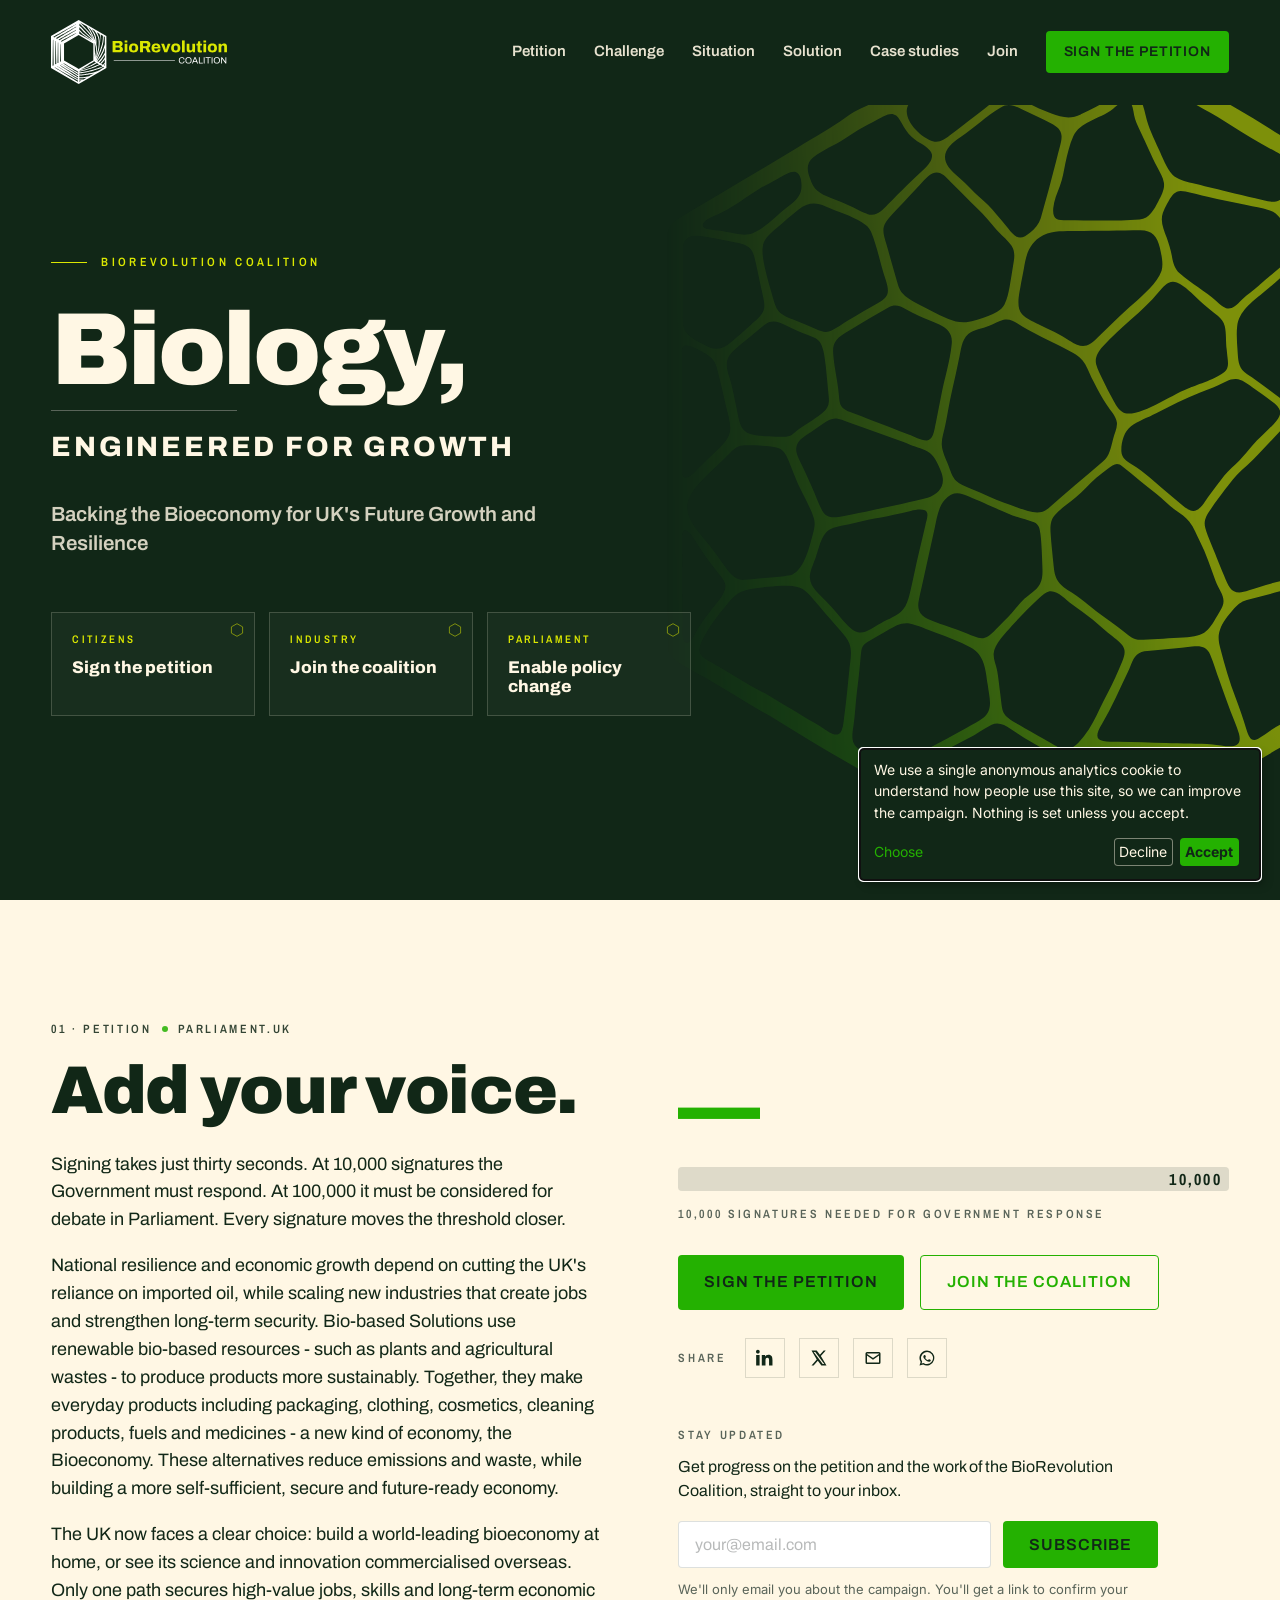
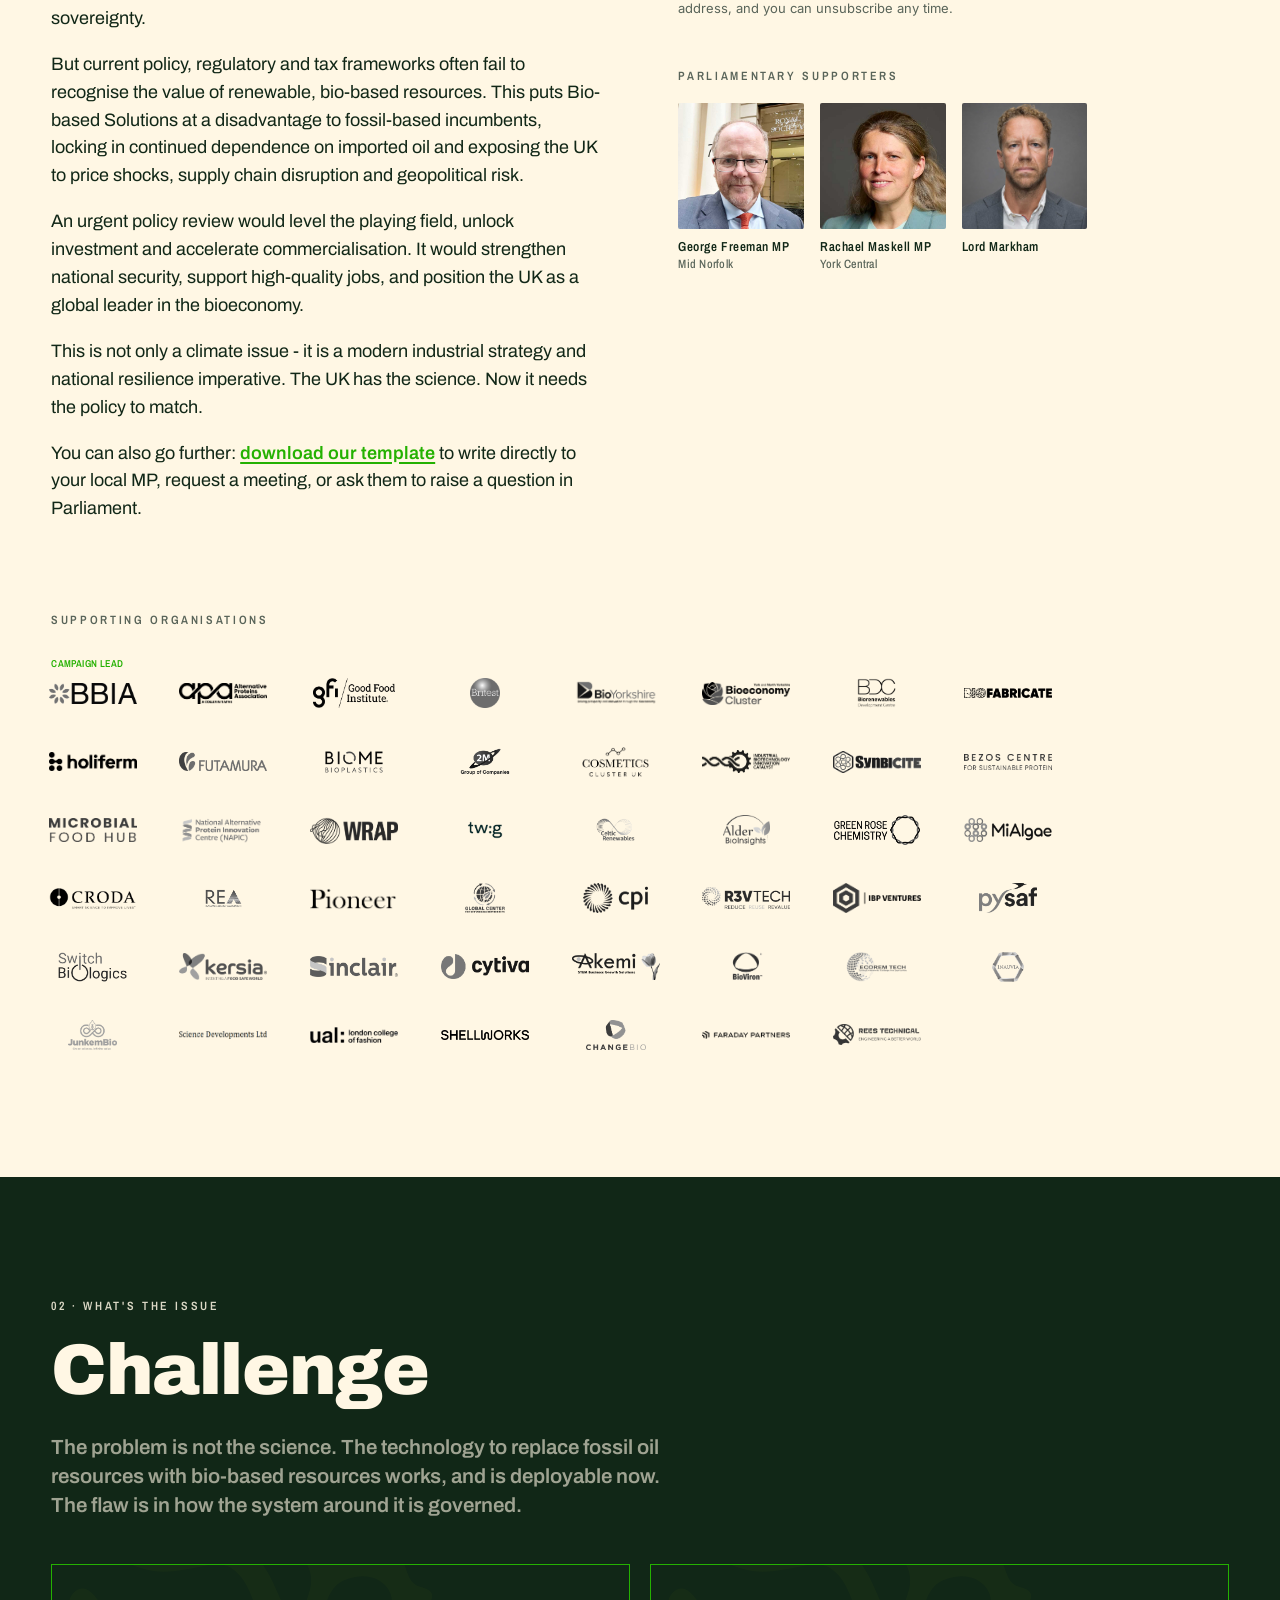
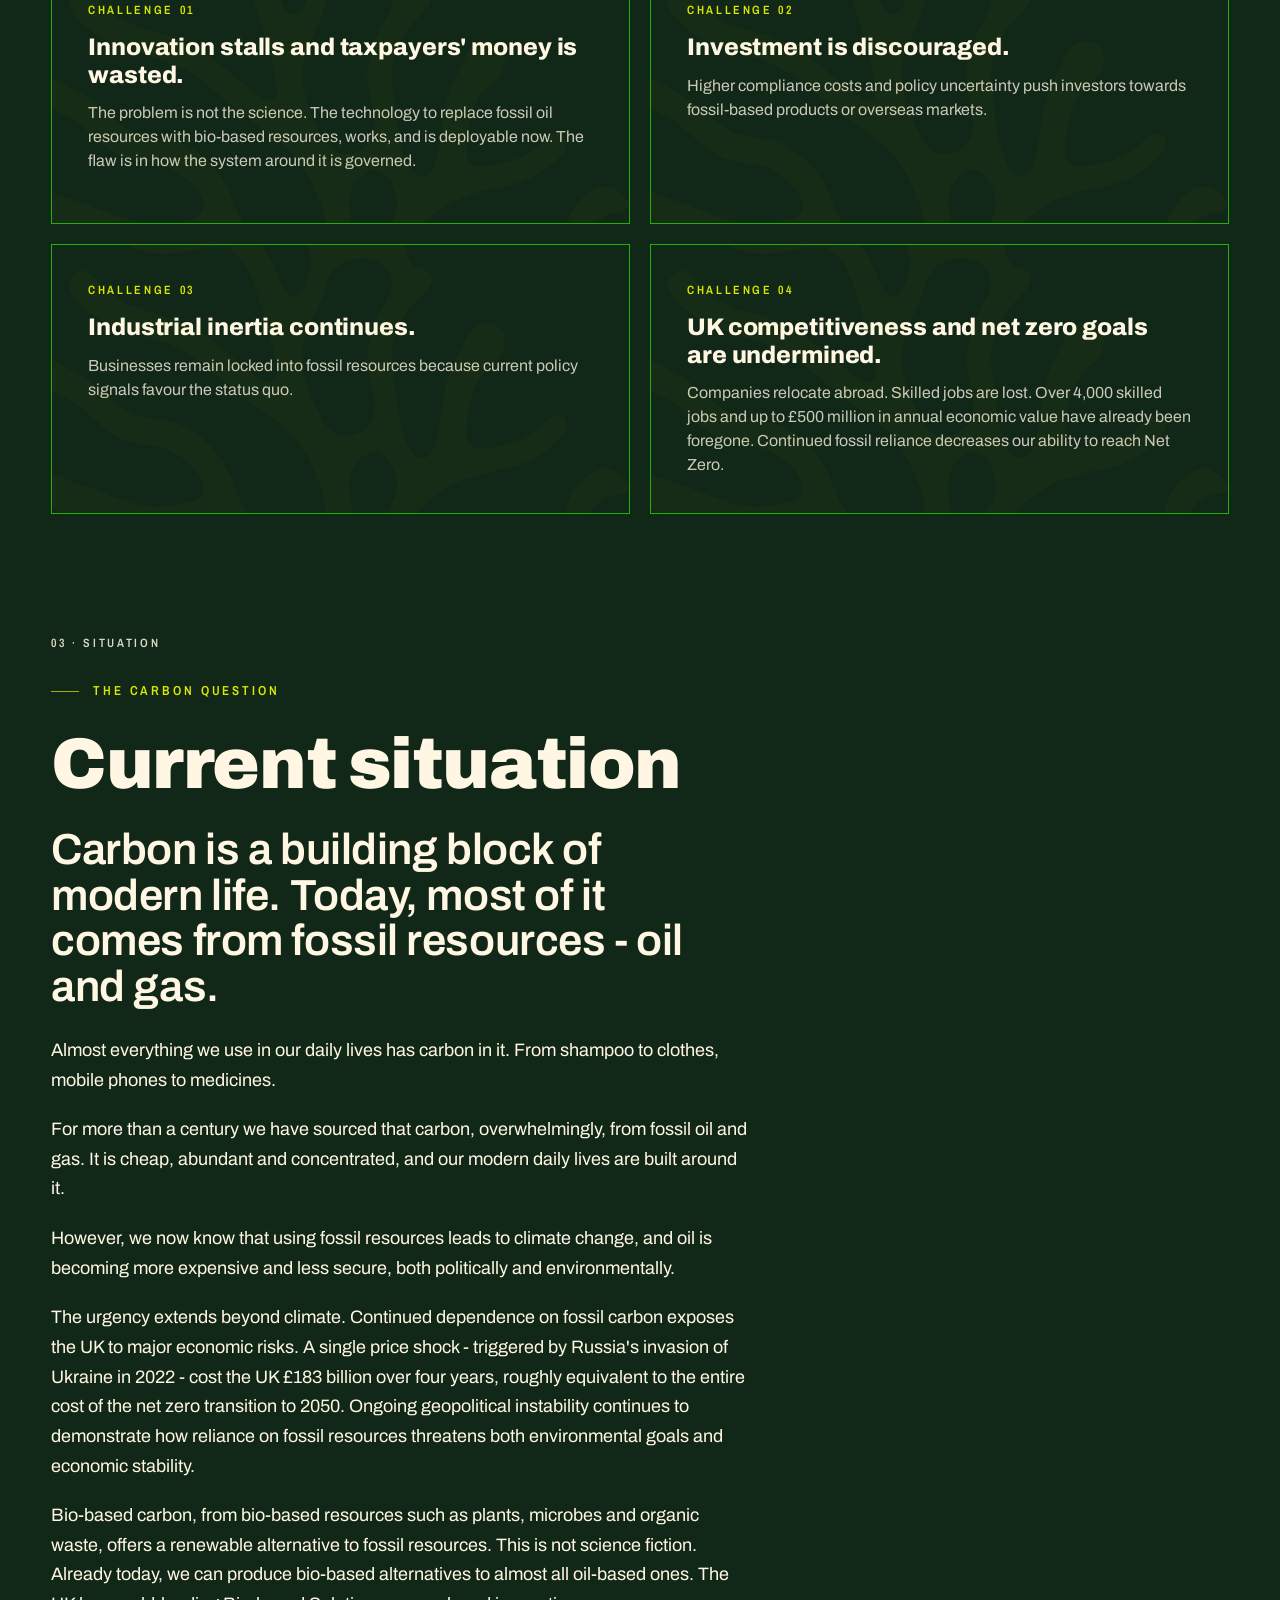
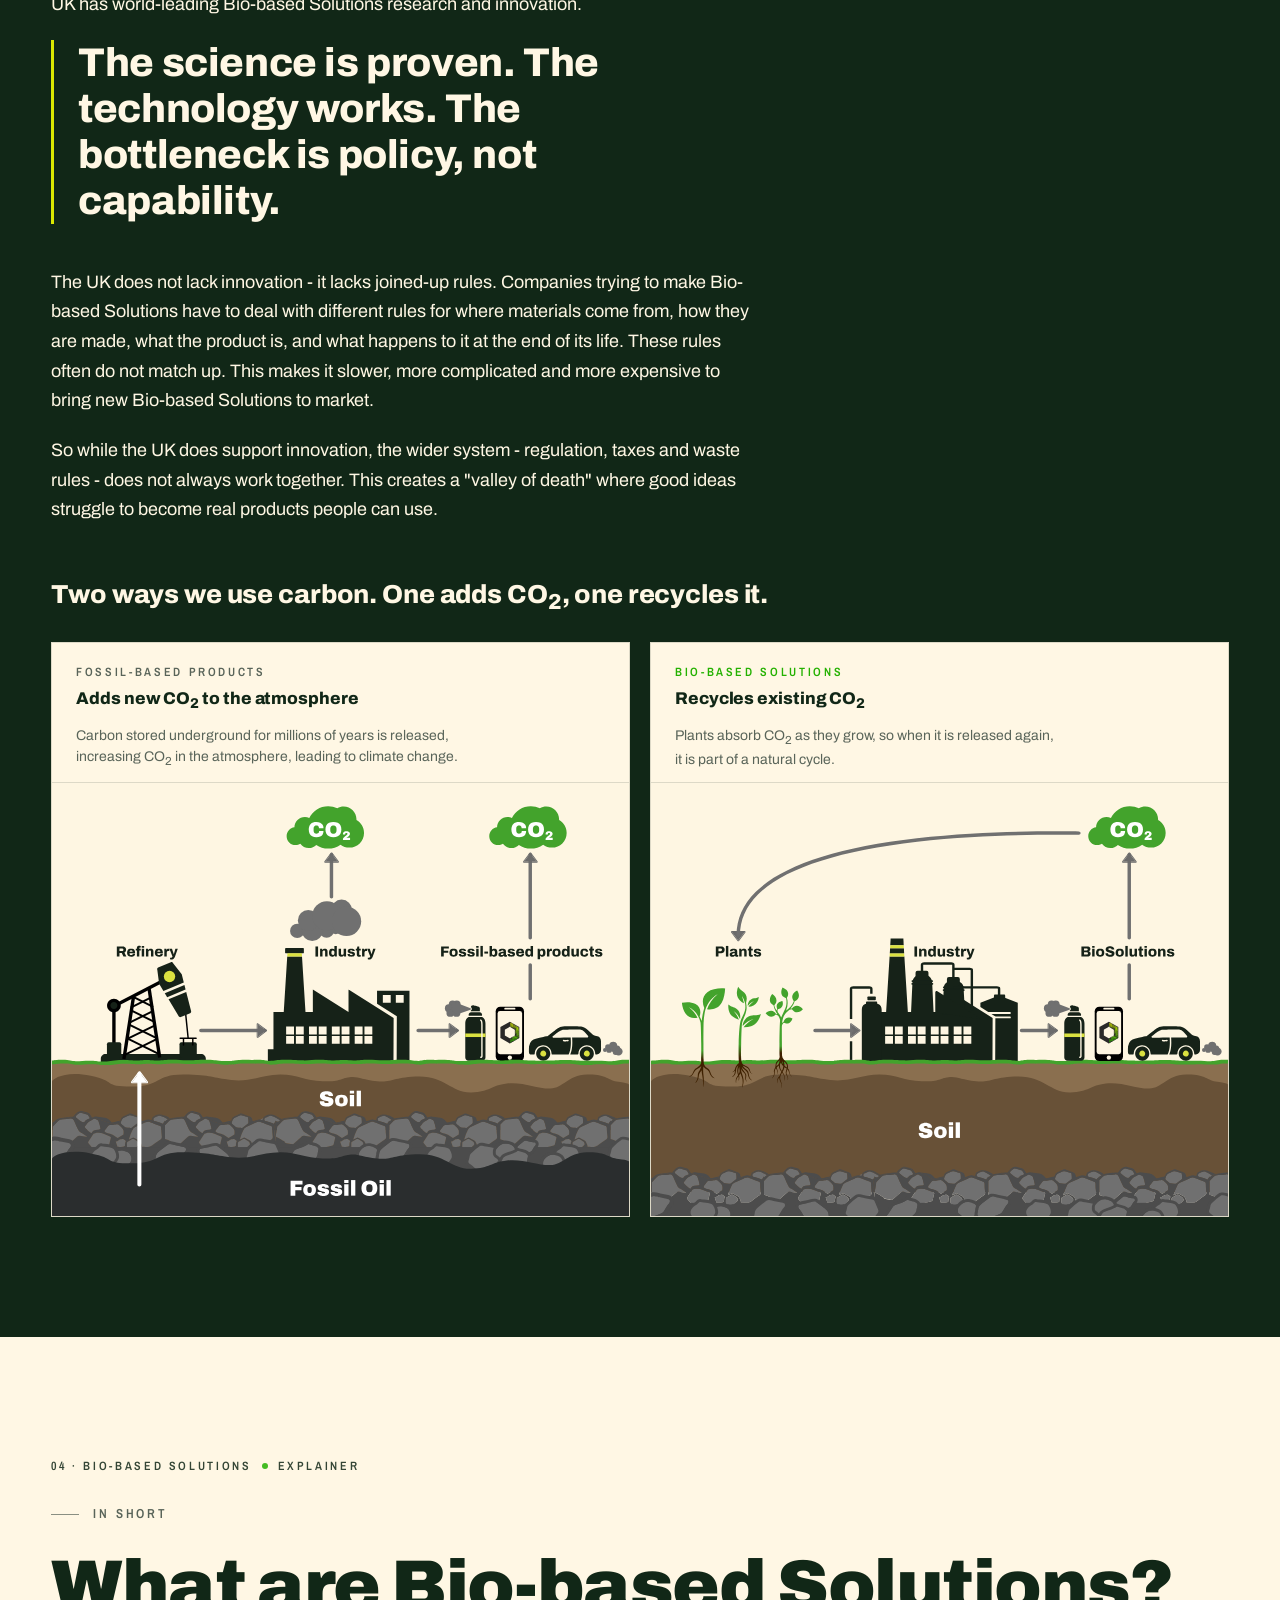
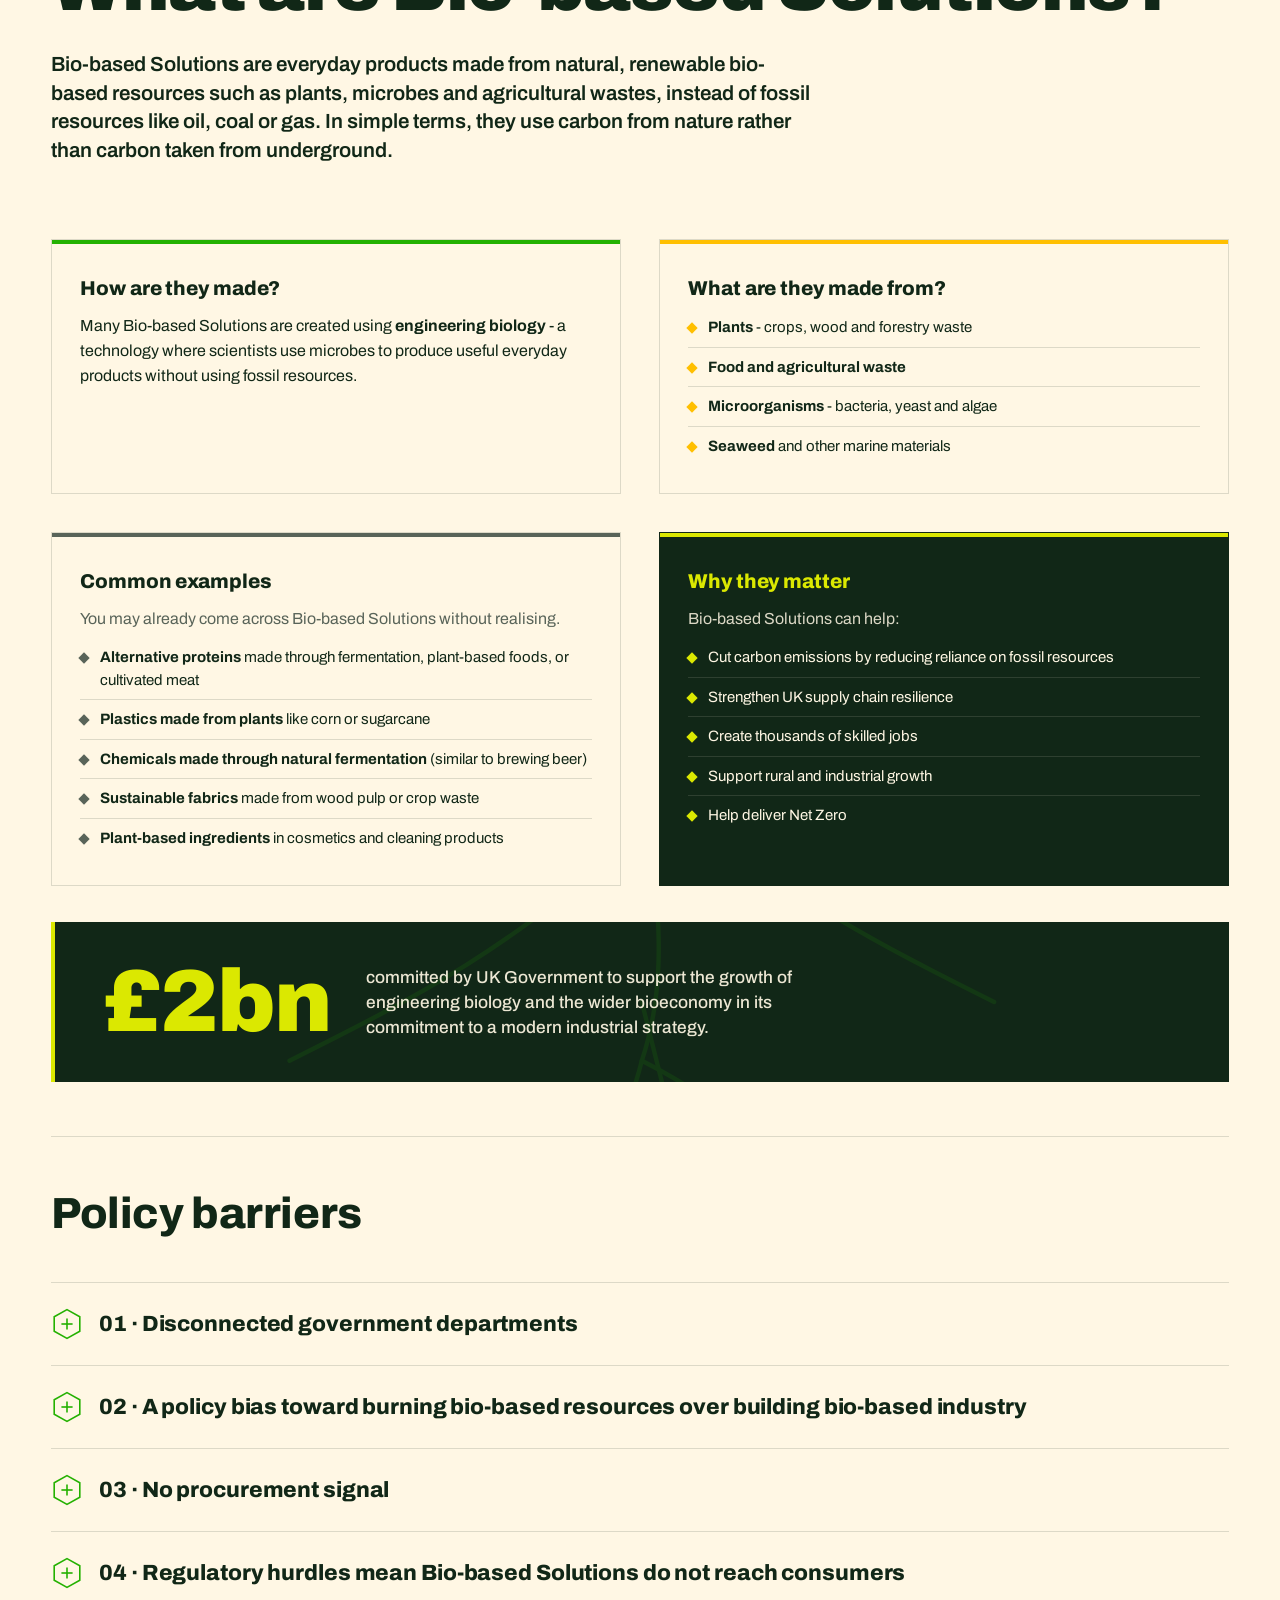
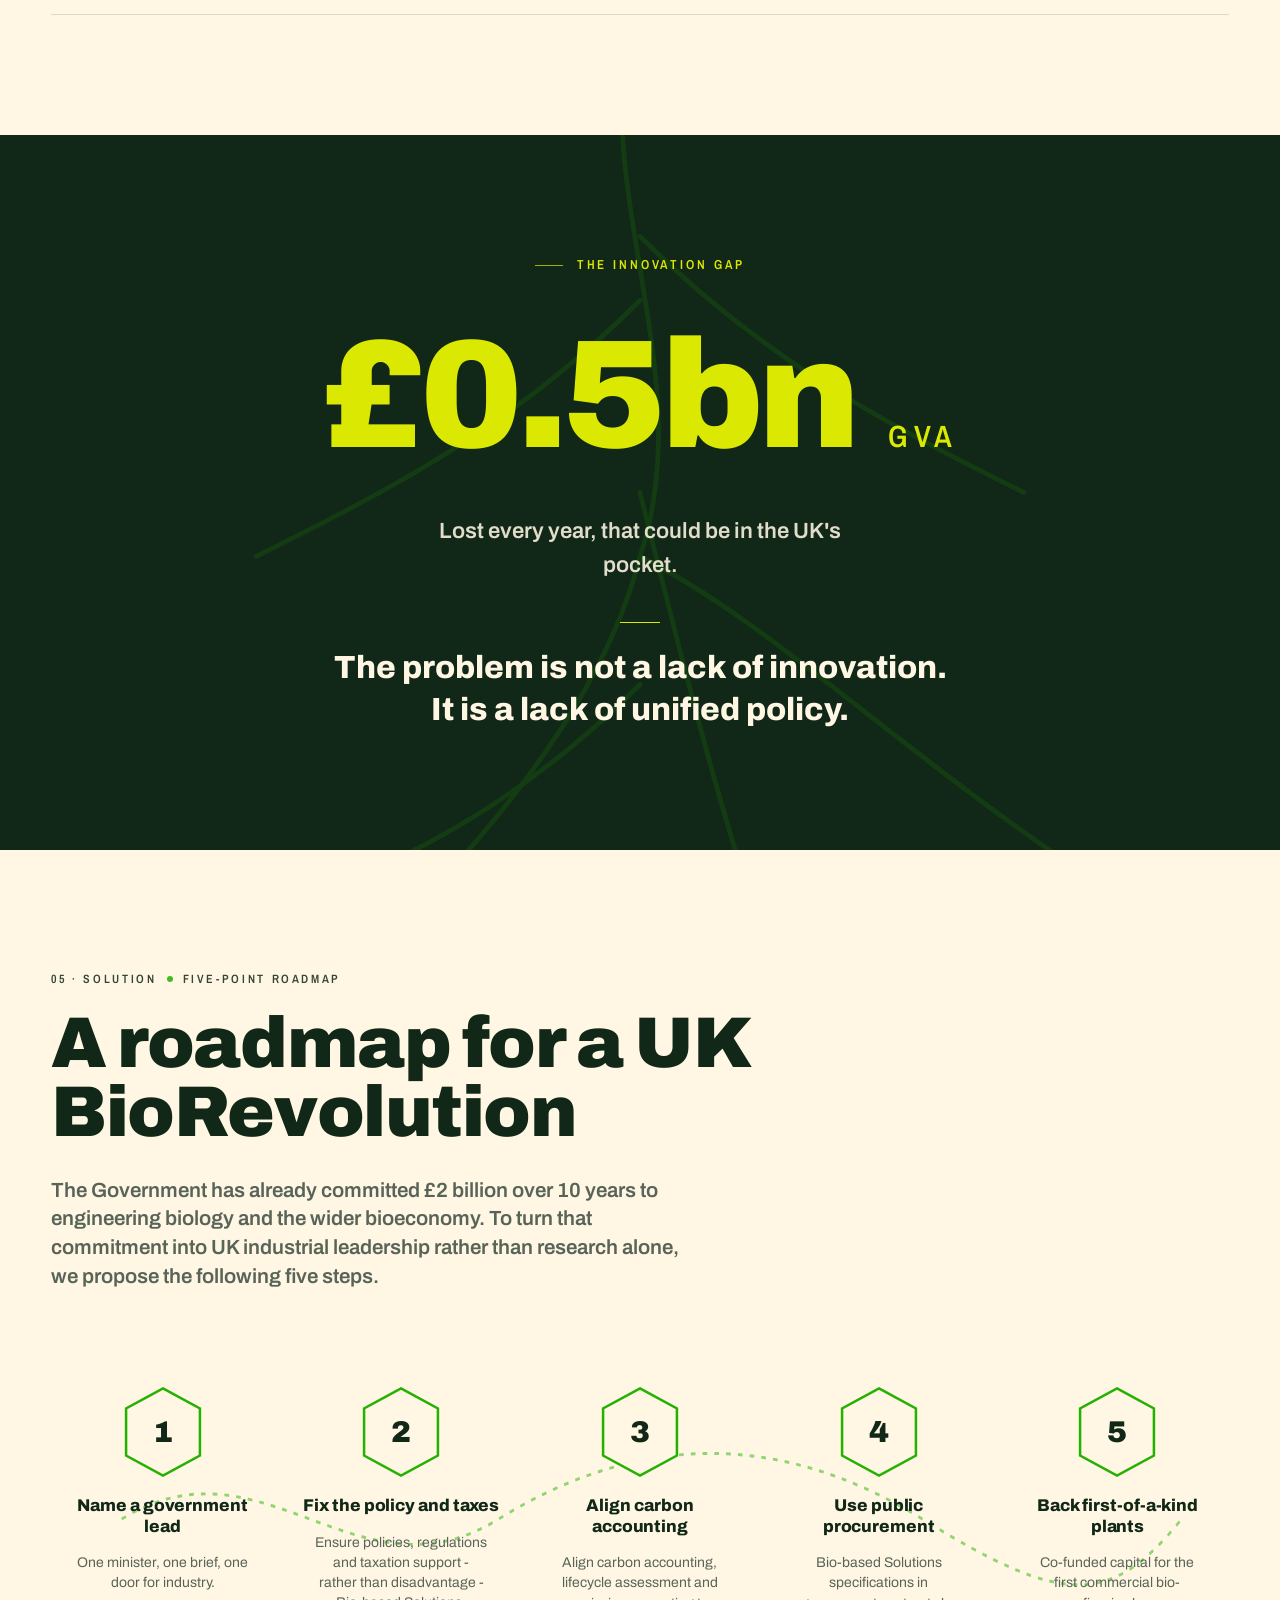
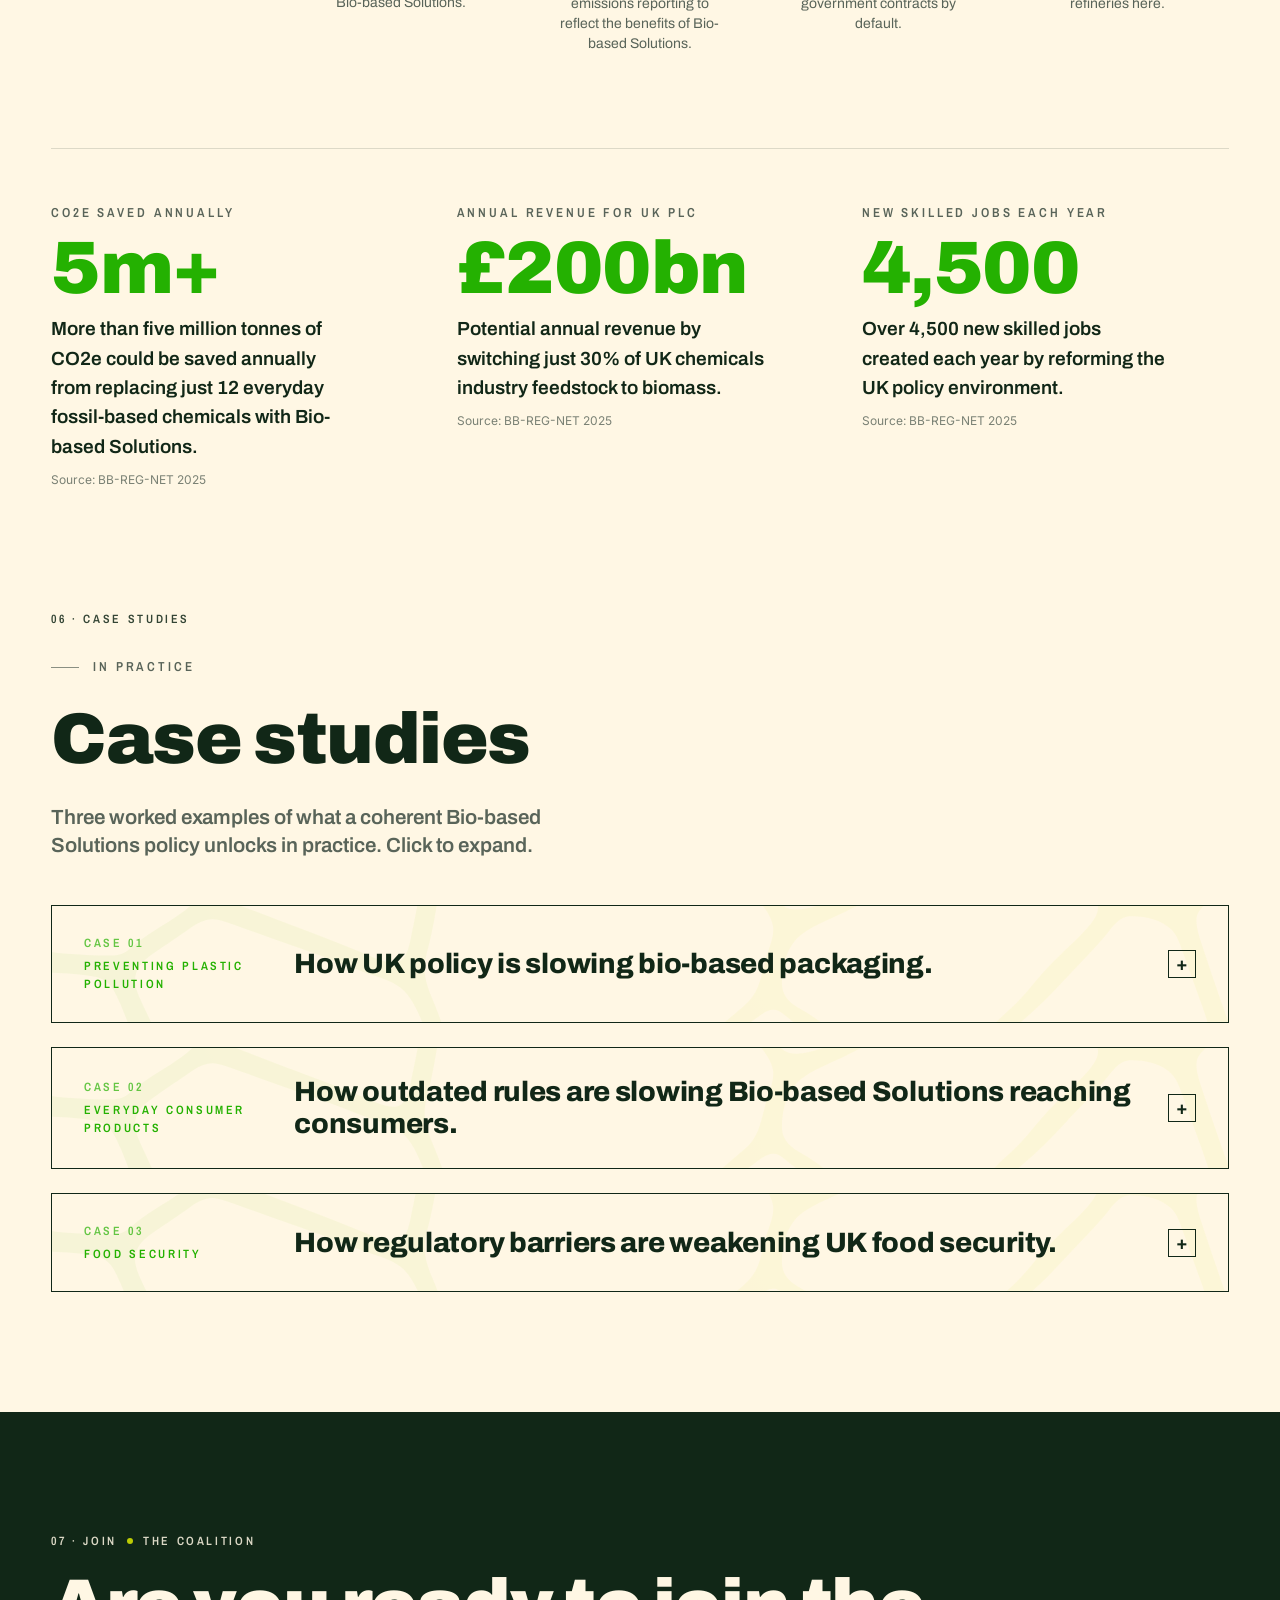
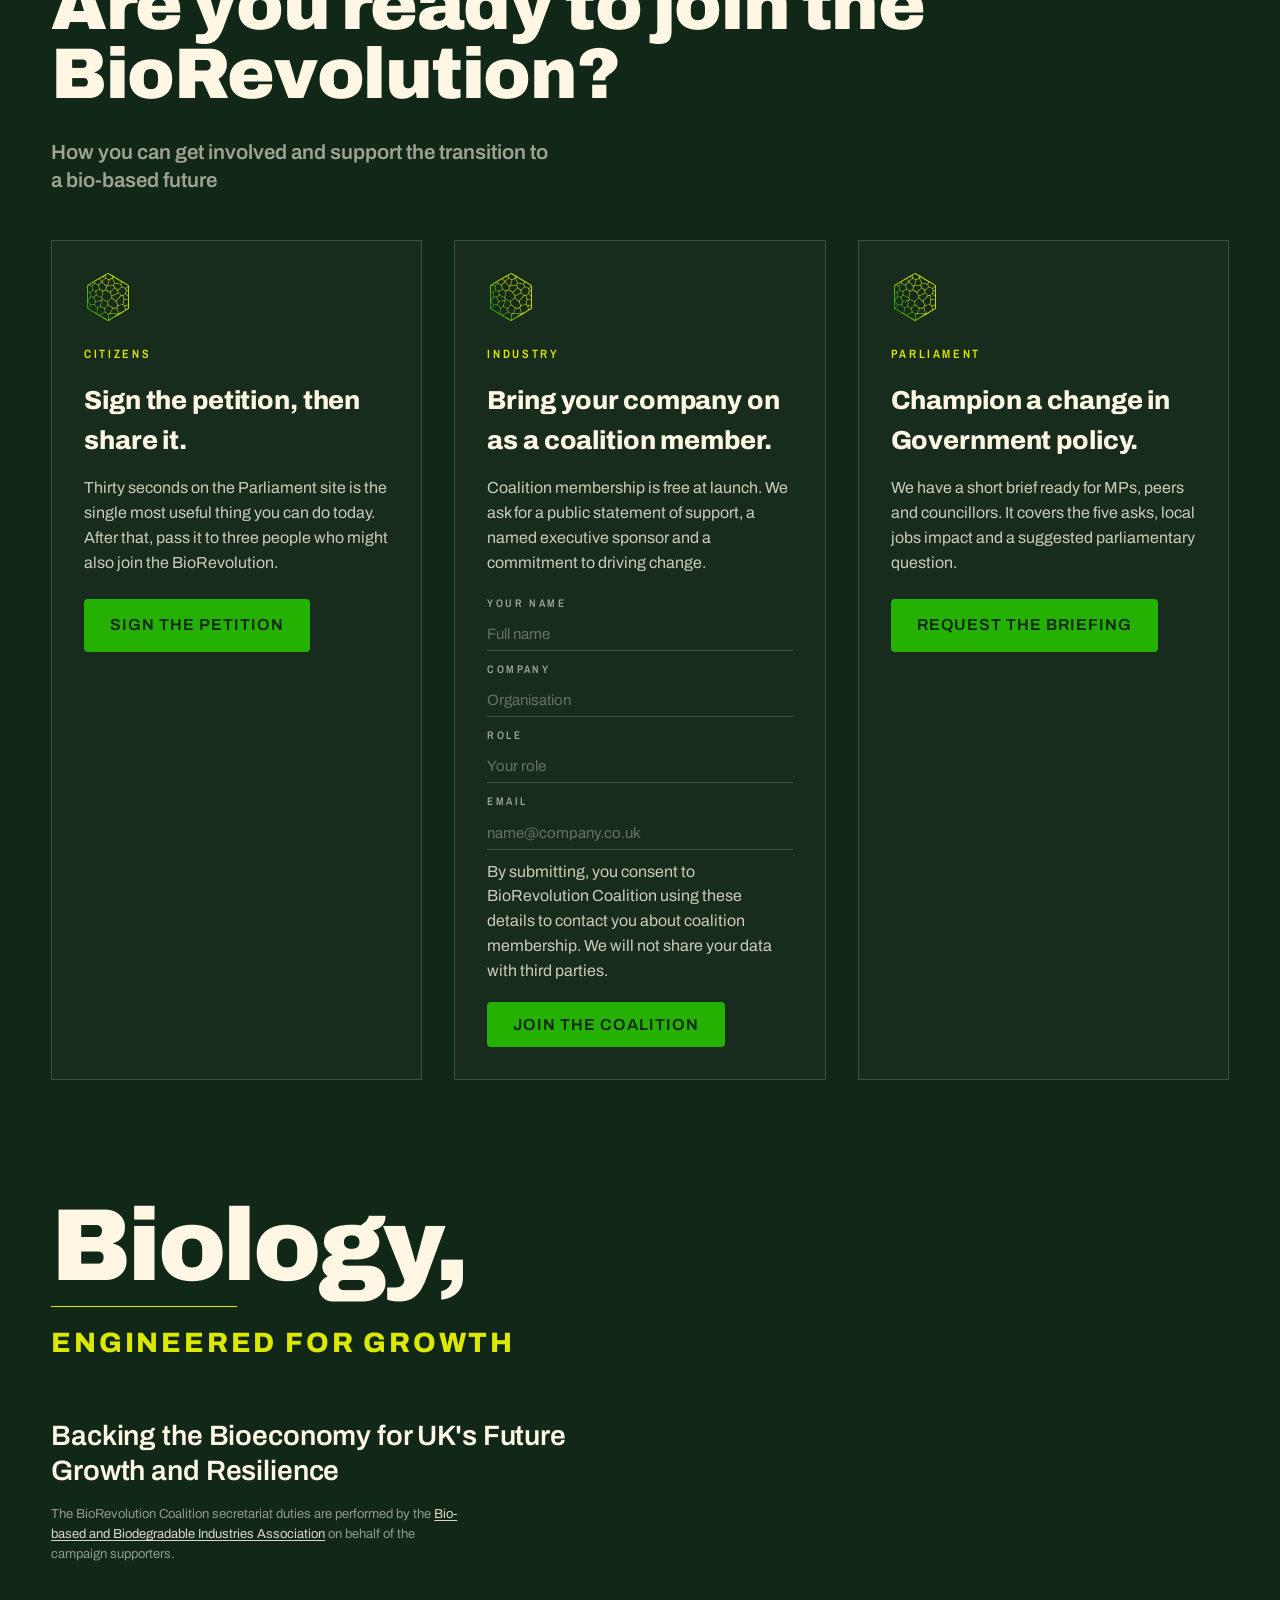
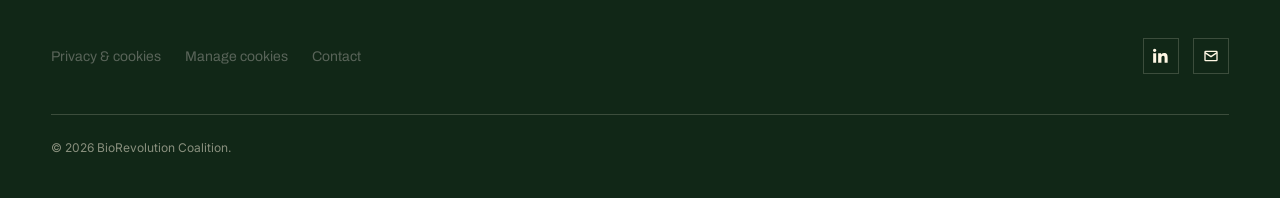
==== commit cdff3edd: "Add 4 supporter logos: Shellworks, Change Bio, Faraday Partners, Rees Technical Co-Authored-By: Clau" ====
--- a/index.html
+++ b/index.html
@@ -287,6 +287,10 @@
         <div class="org-slot has-logo"><img src="Images/logos/mono-dark/JunkemBio.png" alt="JunkemBio" /></div>
         <div class="org-slot has-logo"><img src="Images/logos/mono-dark/Science%20Developments%20Ltd%20logo.png" alt="Science Developments Ltd" /></div>
         <div class="org-slot has-logo"><img src="Images/logos/mono-dark/lcf%20logo.png" alt="London College of Fashion" /></div>
+        <div class="org-slot has-logo"><img src="Images/logos/mono-dark/2026%20_%20SHELLWORKS%20(2).png" alt="Shellworks" /></div>
+        <div class="org-slot has-logo"><img src="Images/logos/mono-dark/CB_logo_bw.png" alt="Change Bio" /></div>
+        <div class="org-slot has-logo"><img src="Images/logos/mono-dark/Untitled-2.png" alt="Faraday Partners" /></div>
+        <div class="org-slot has-logo"><img src="Images/logos/mono-dark/image%20(17).png" alt="Rees Technical" /></div>
       </div>
     </div>
   </div>
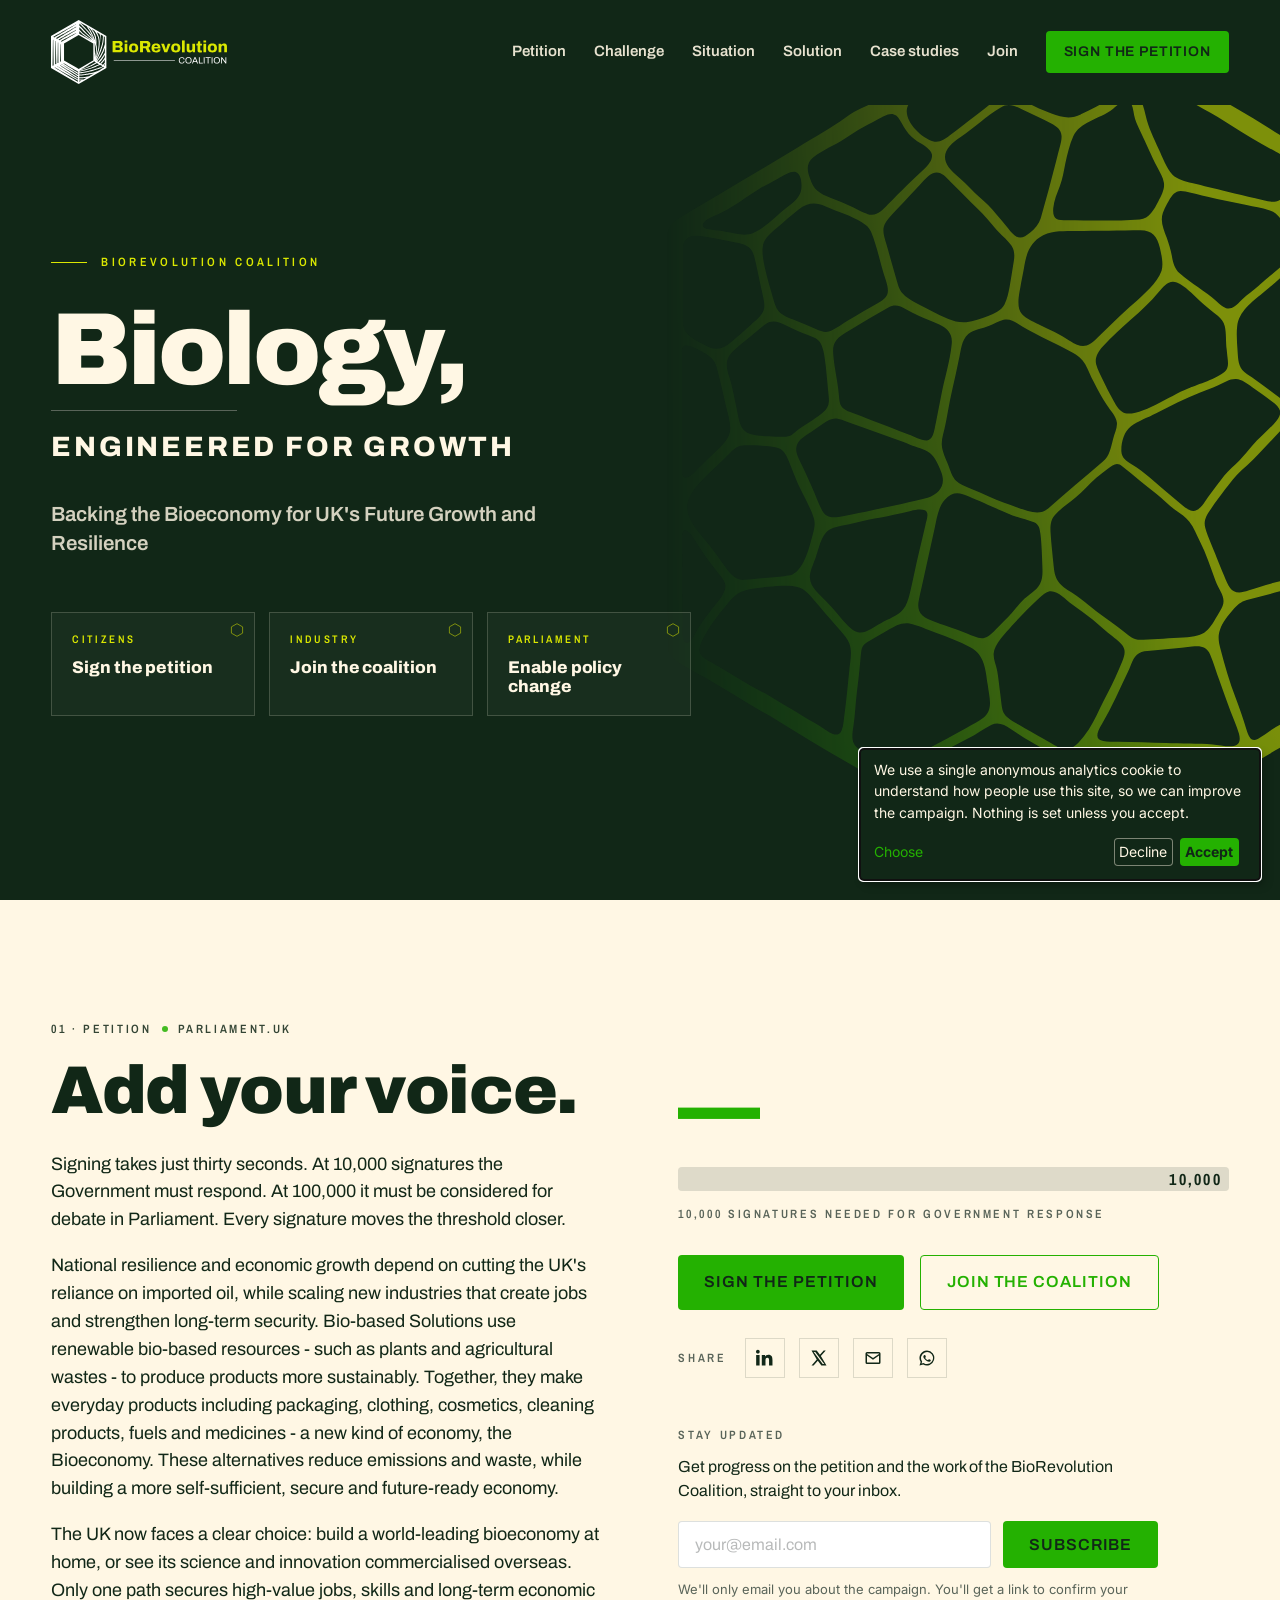
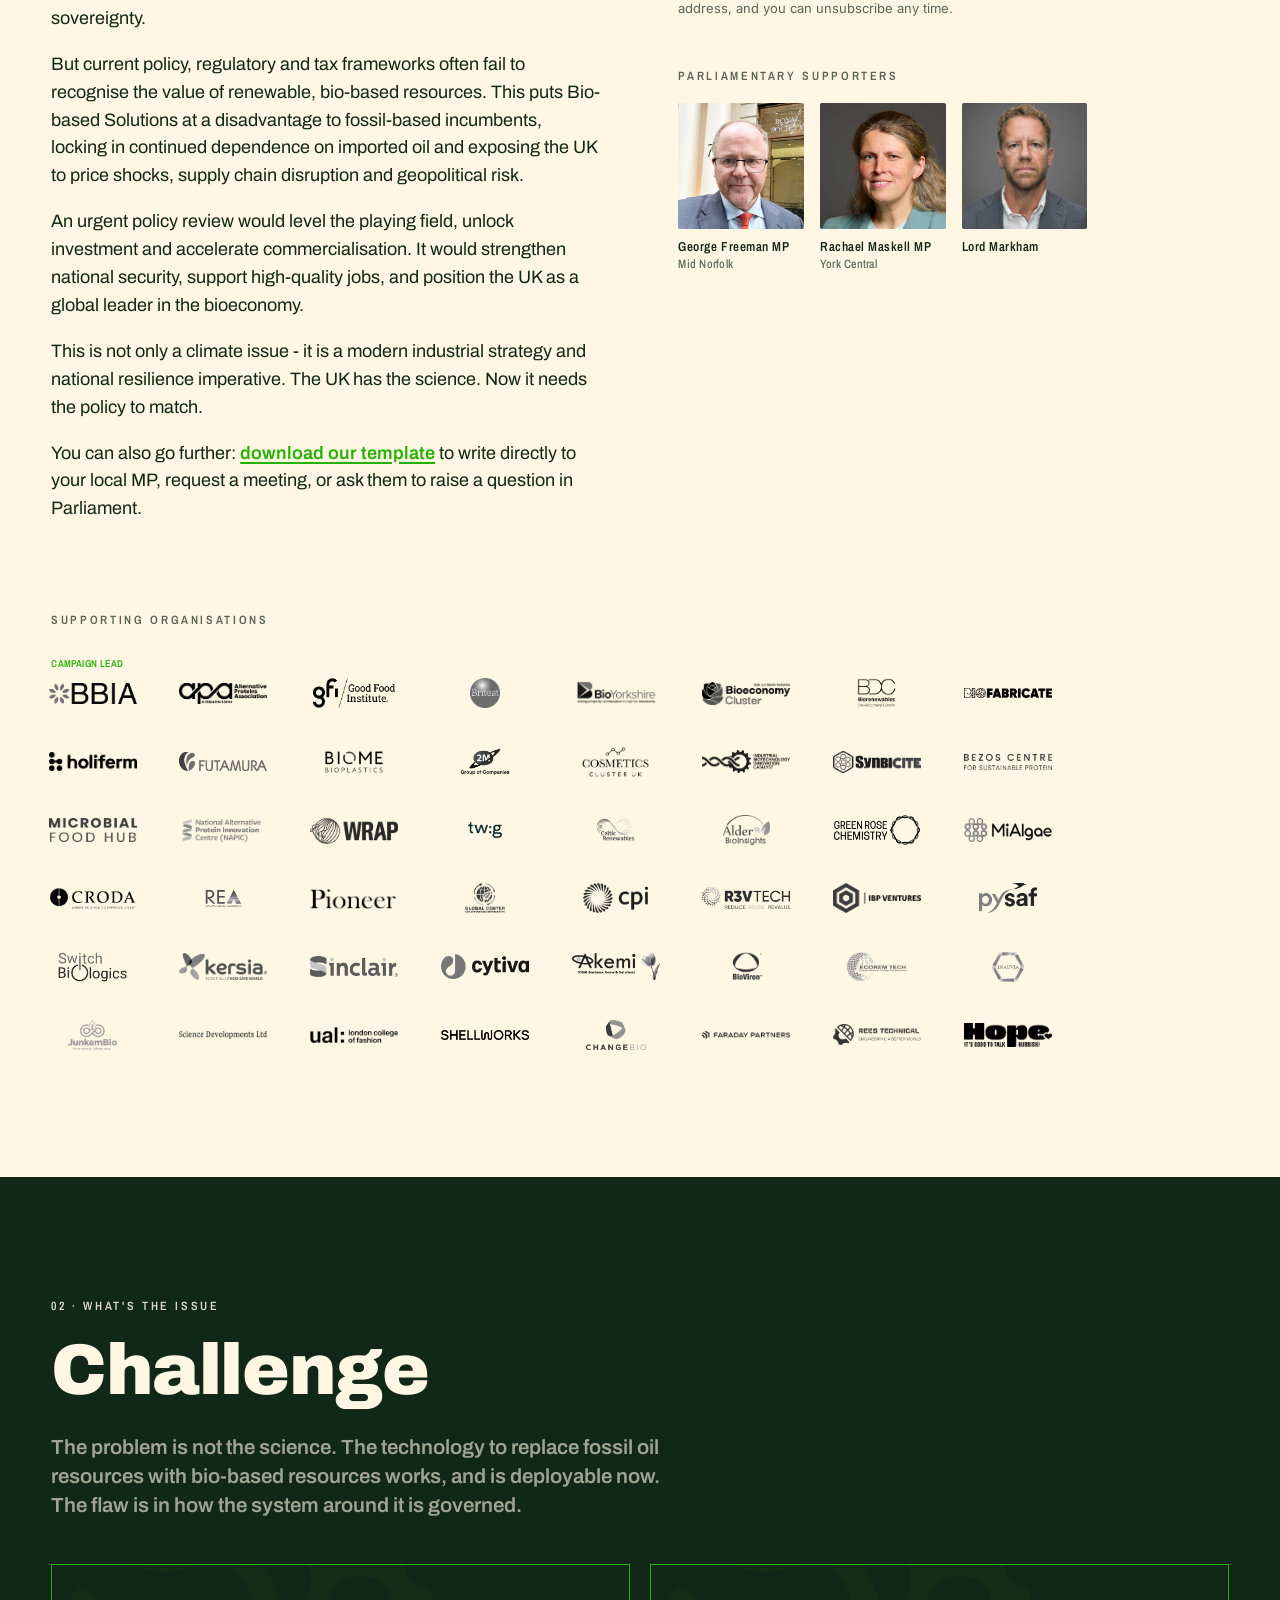
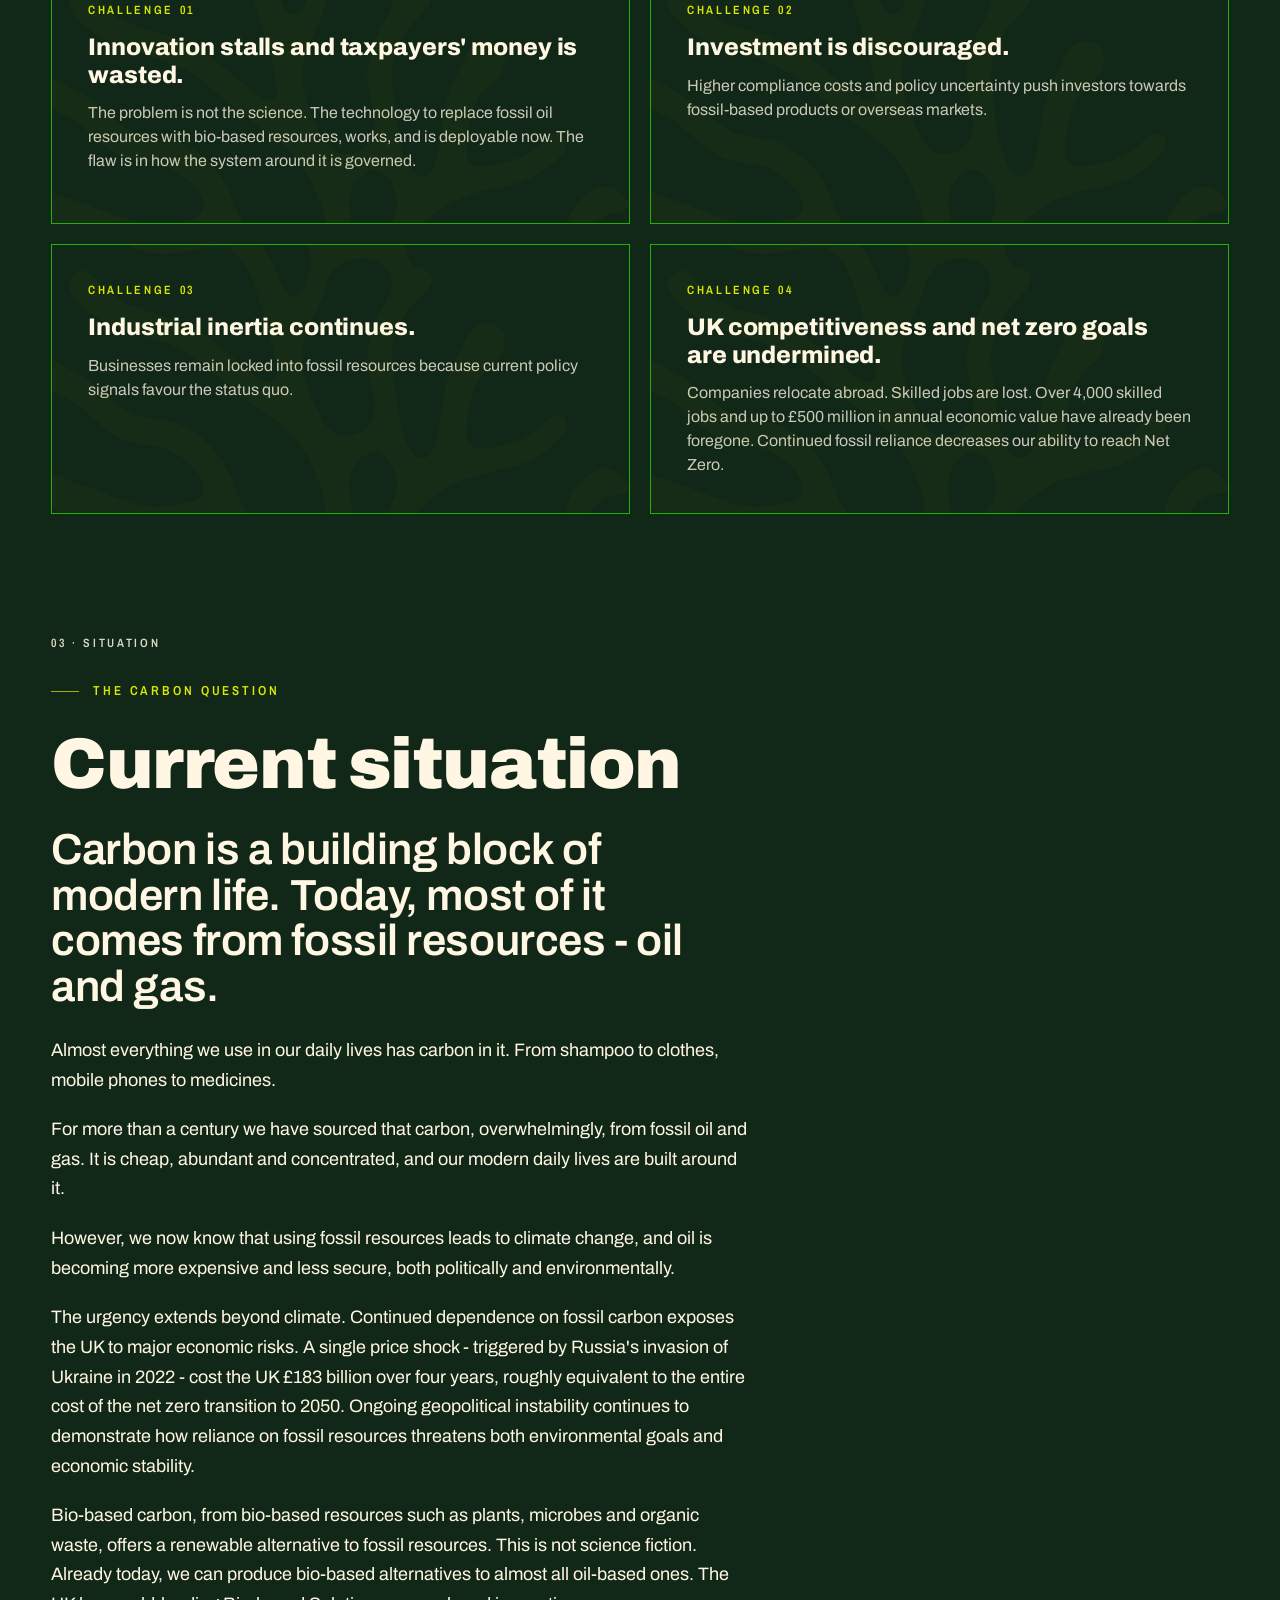
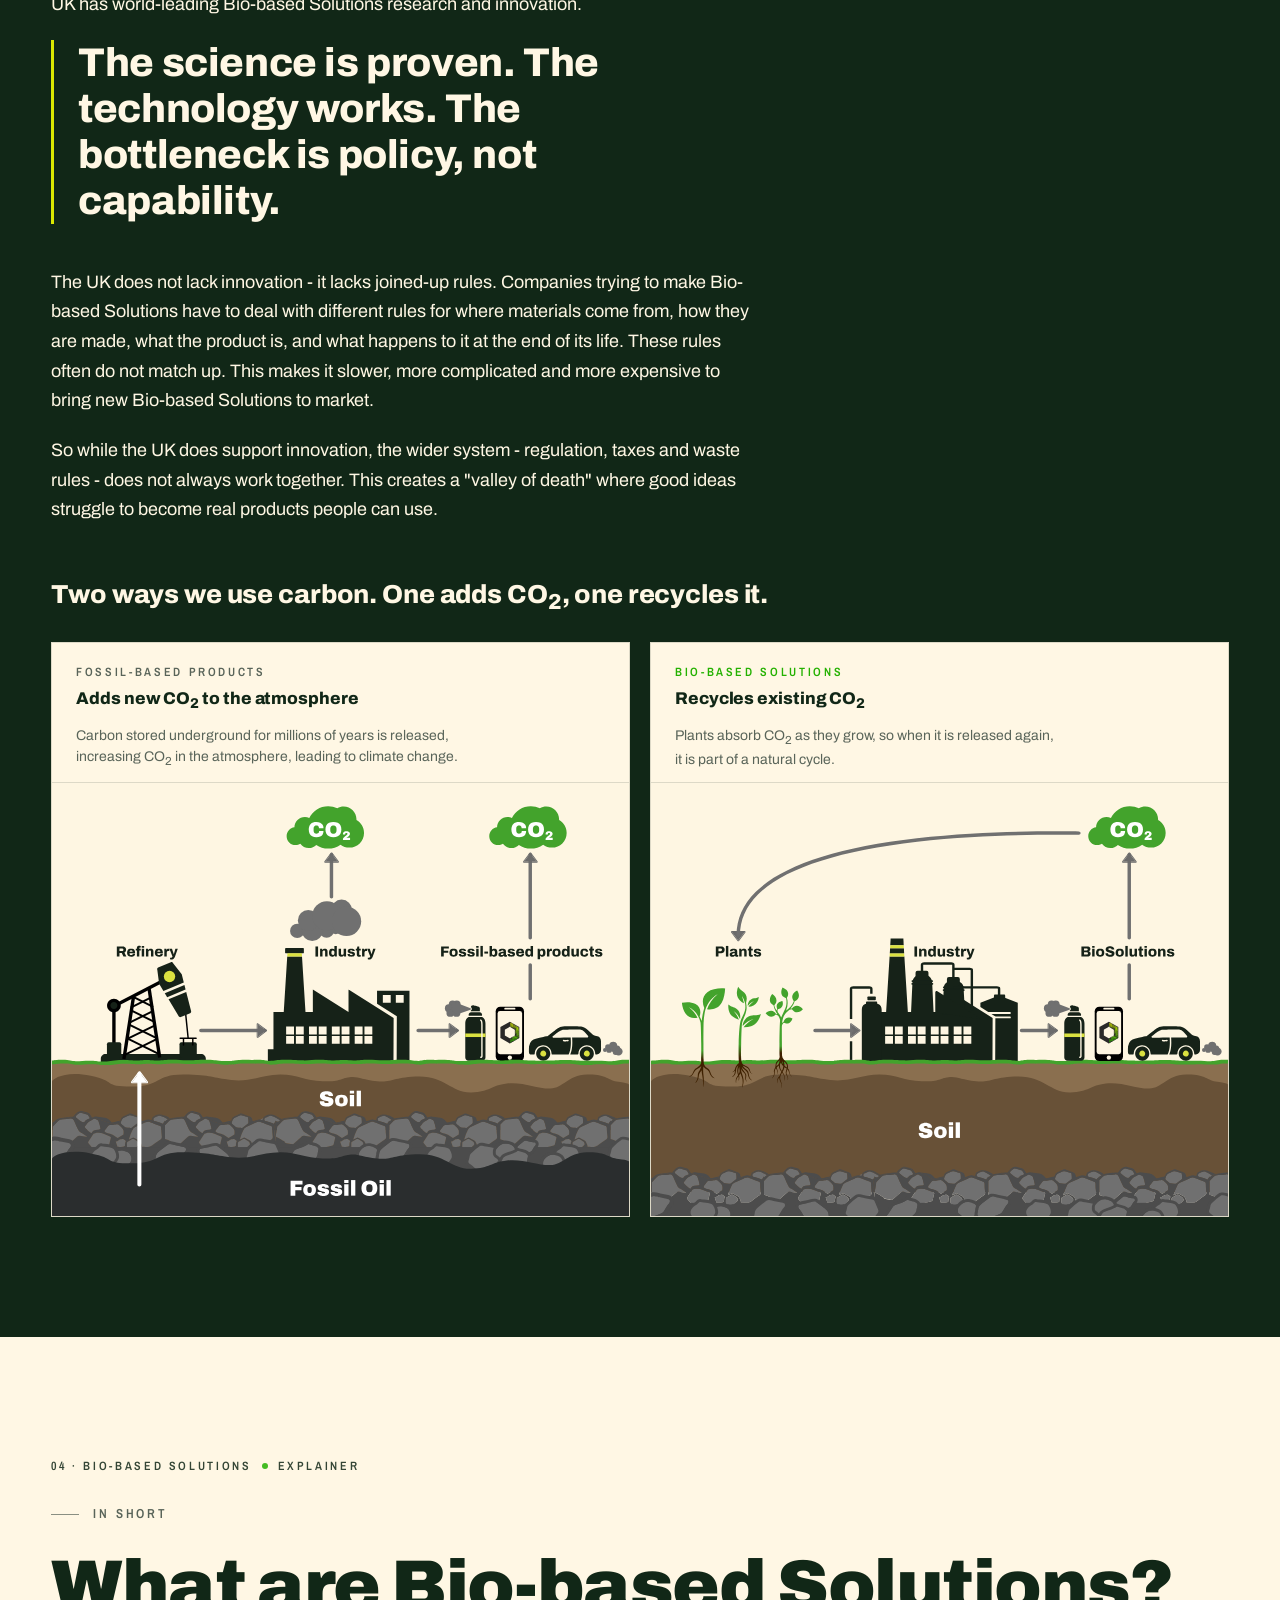
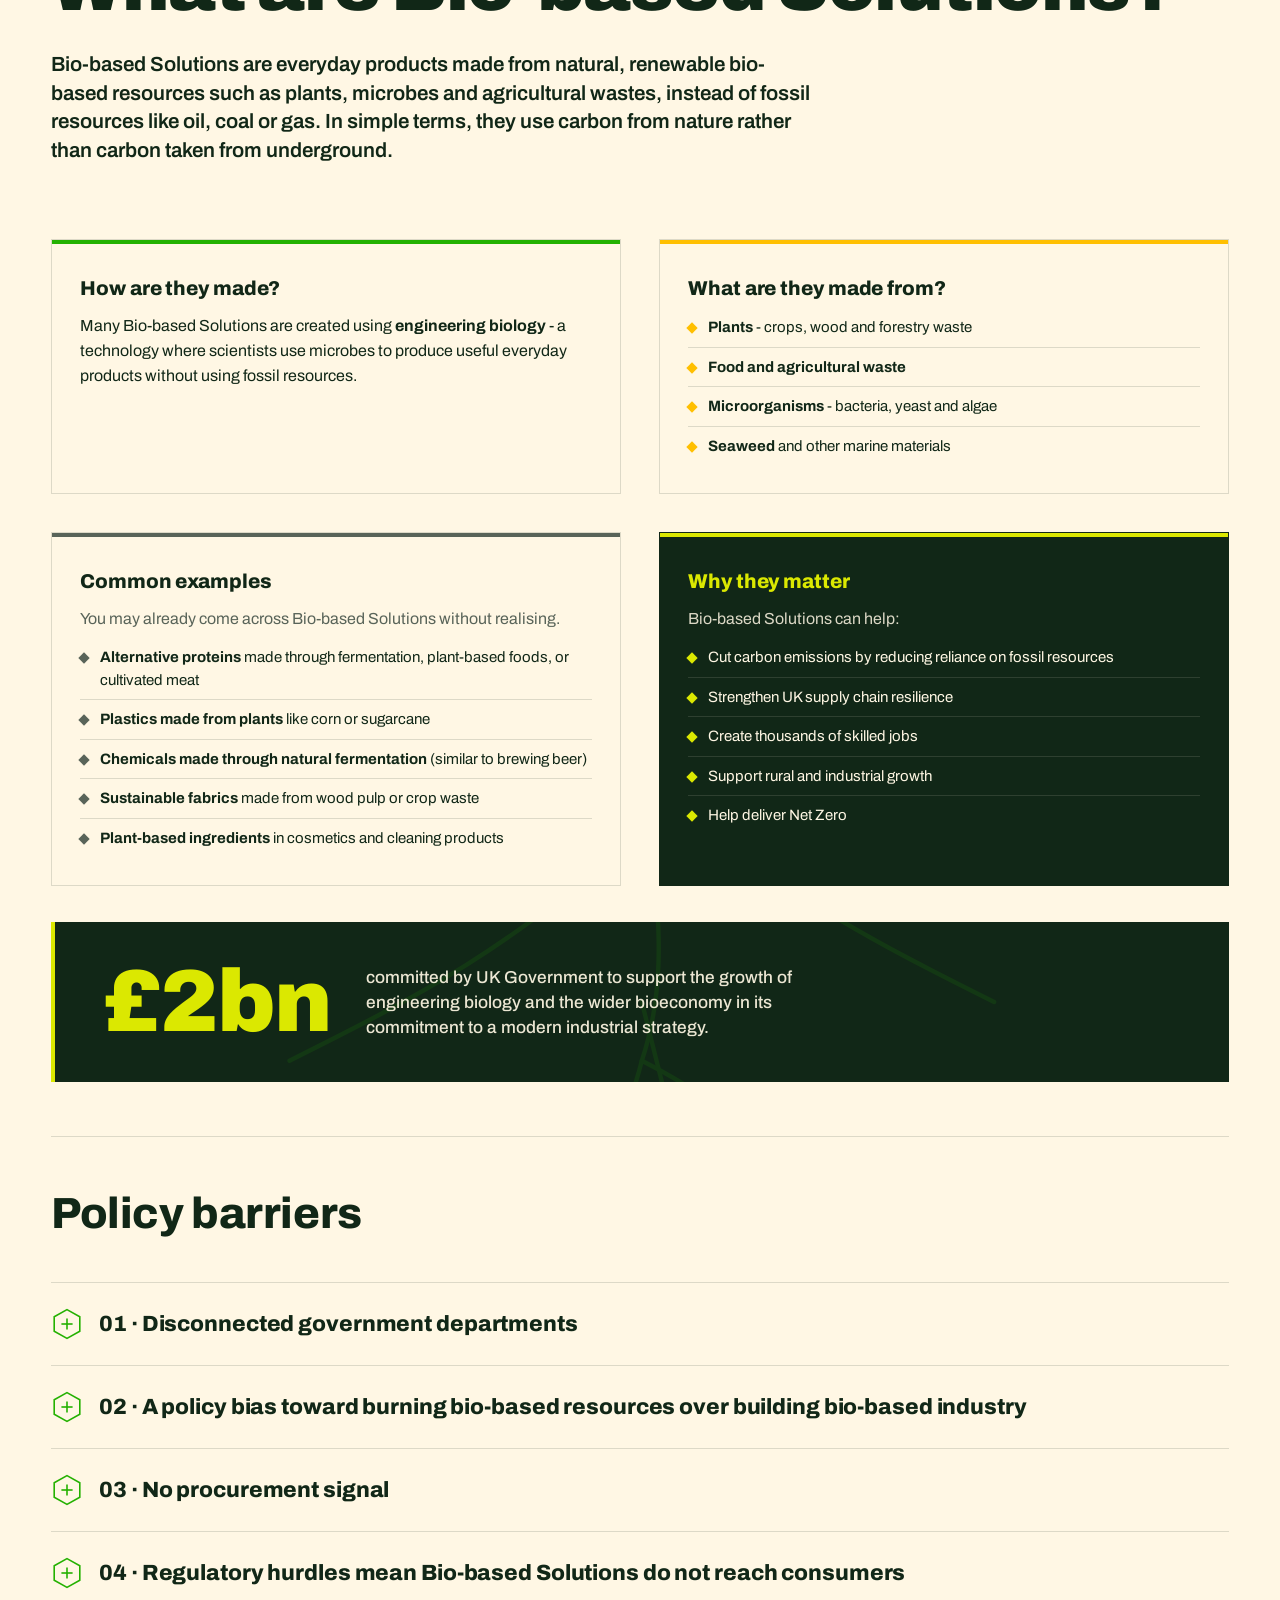
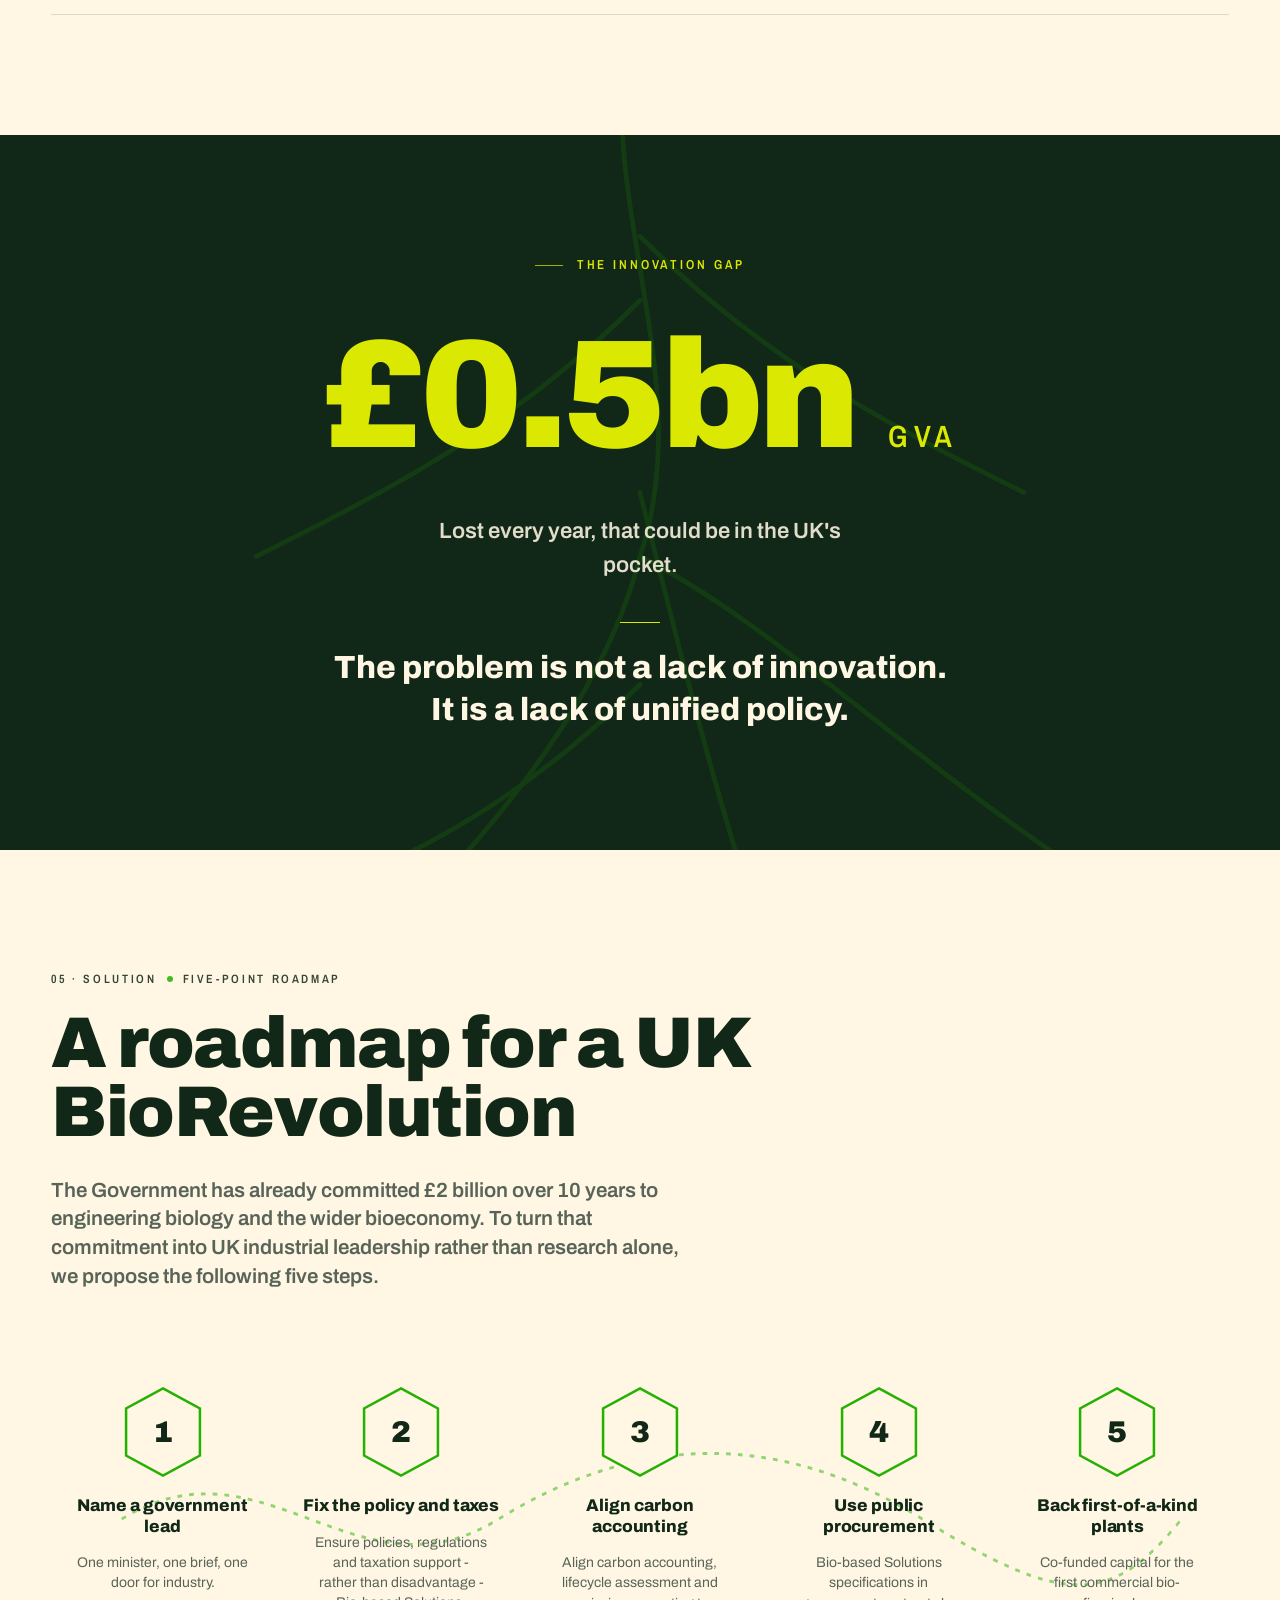
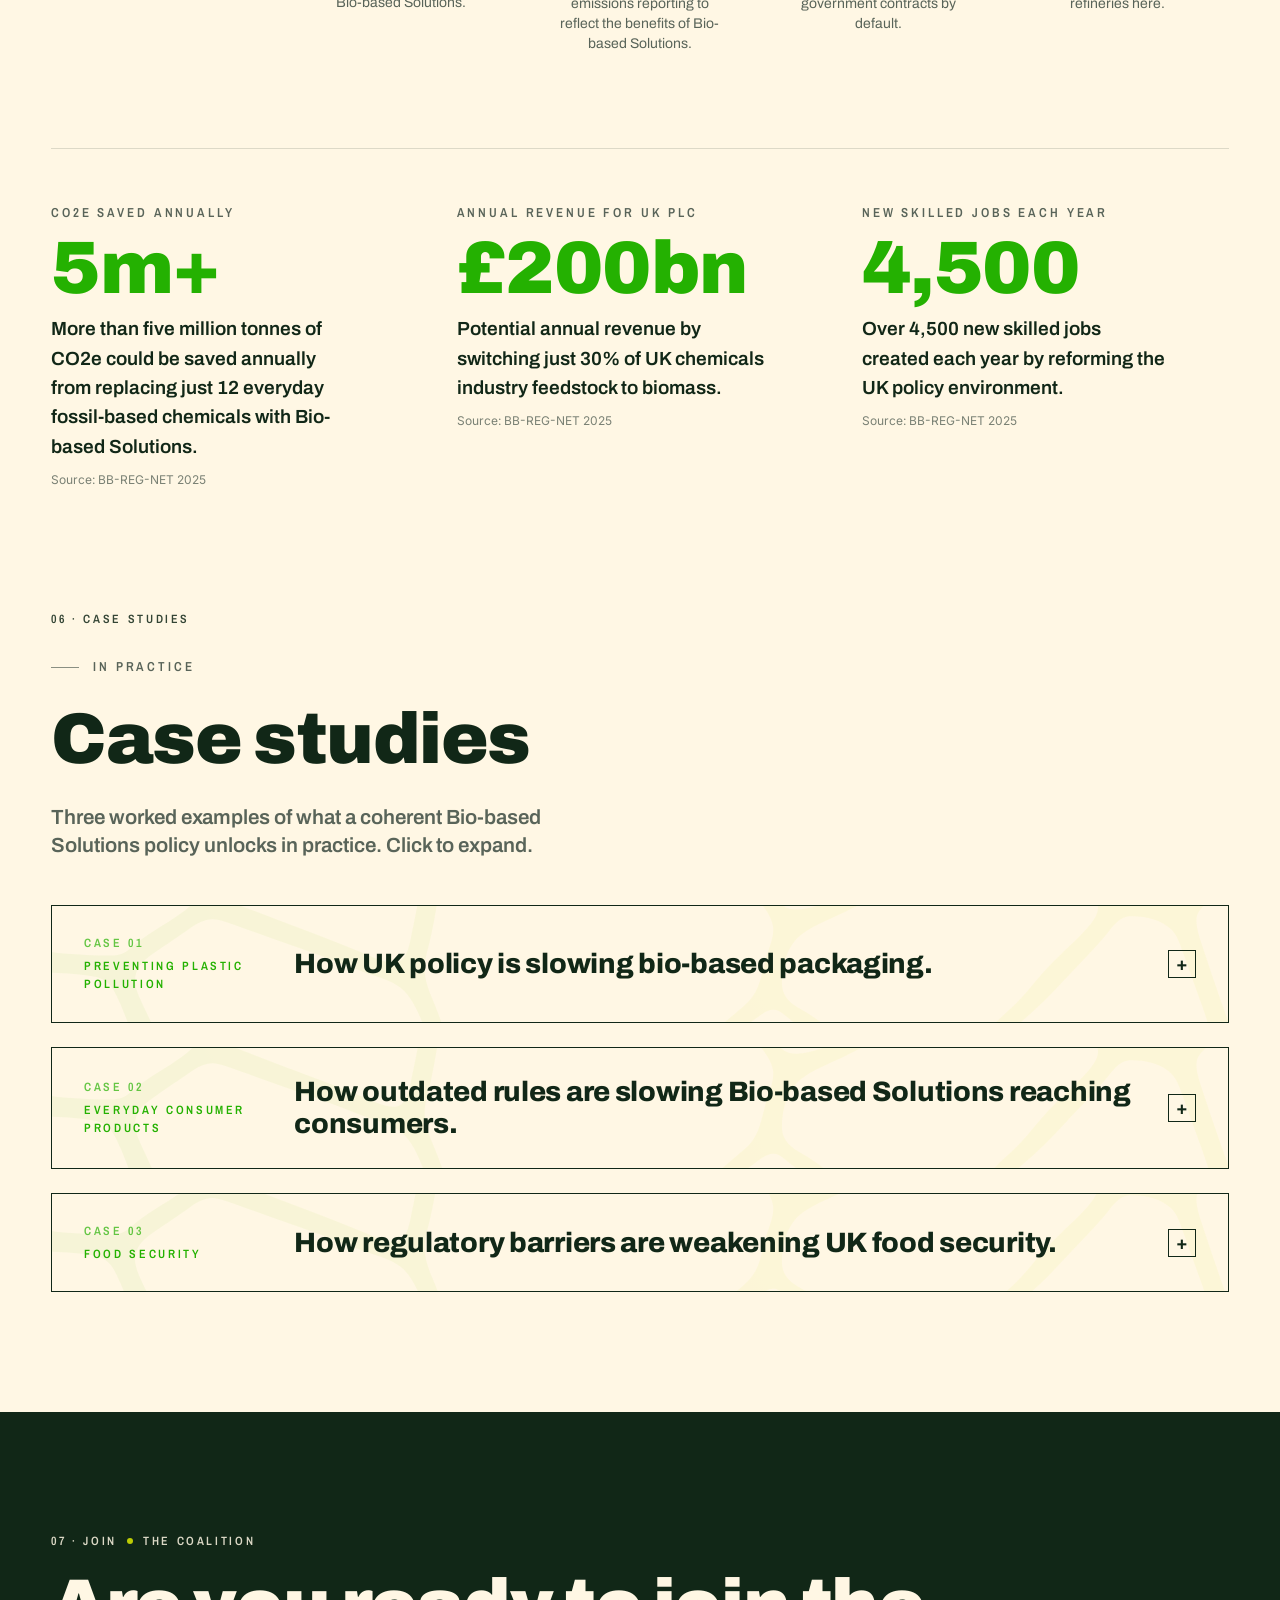
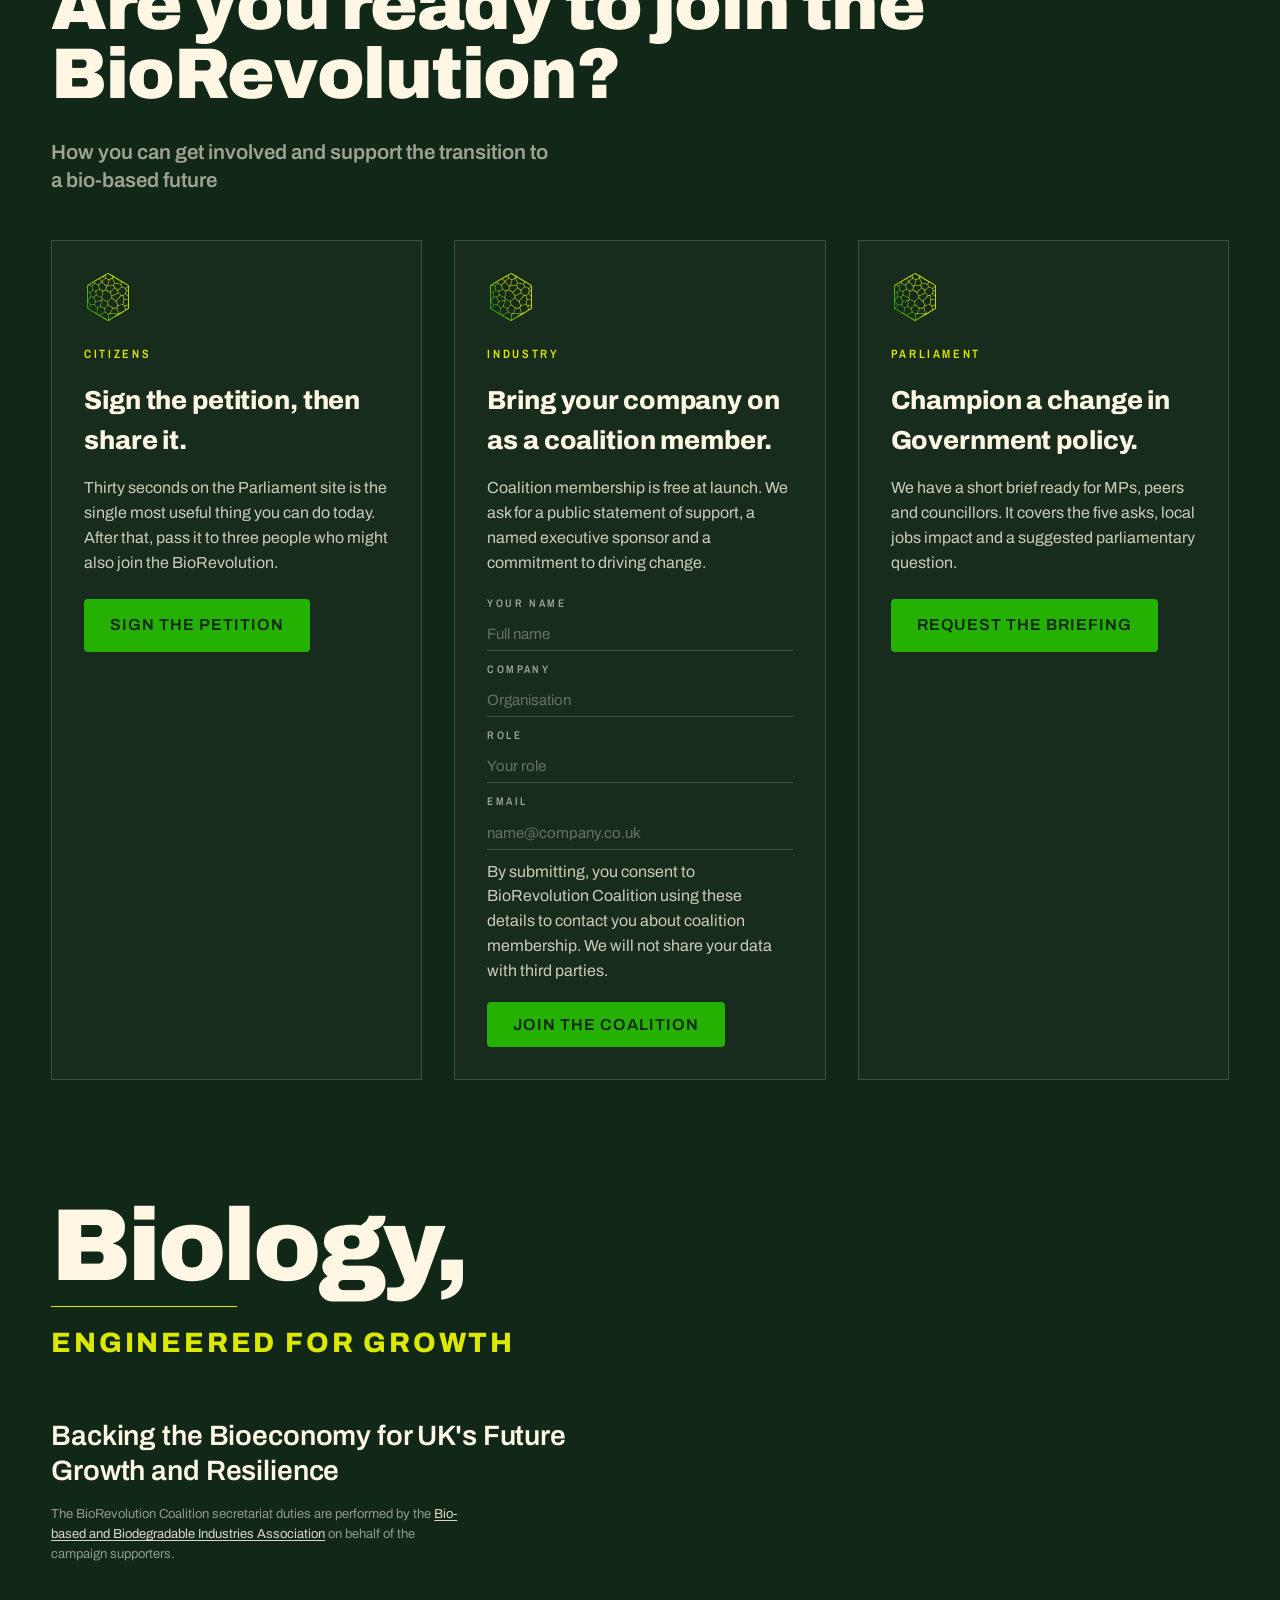
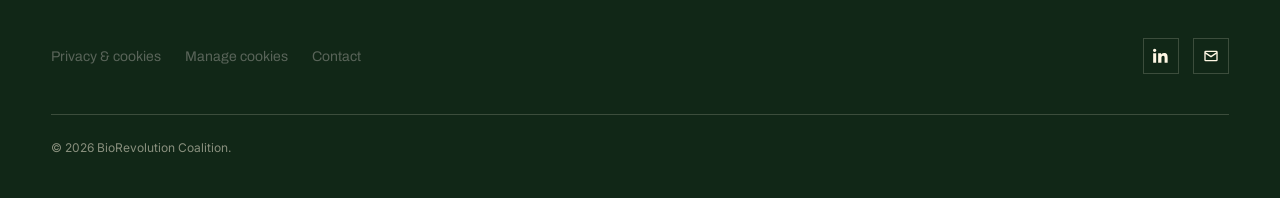
==== commit 5017c97a: "Add Hope supporter logo Co-Authored-By: Claude Opus 4.8 (1M context) <noreply@anthropic.com>" ====
--- a/index.html
+++ b/index.html
@@ -291,6 +291,7 @@
         <div class="org-slot has-logo"><img src="Images/logos/mono-dark/CB_logo_bw.png" alt="Change Bio" /></div>
         <div class="org-slot has-logo"><img src="Images/logos/mono-dark/Untitled-2.png" alt="Faraday Partners" /></div>
         <div class="org-slot has-logo"><img src="Images/logos/mono-dark/image%20(17).png" alt="Rees Technical" /></div>
+        <div class="org-slot has-logo"><img src="Images/logos/mono-dark/Hope_Logo_BW_inverted.png" alt="Hope" /></div>
       </div>
     </div>
   </div>
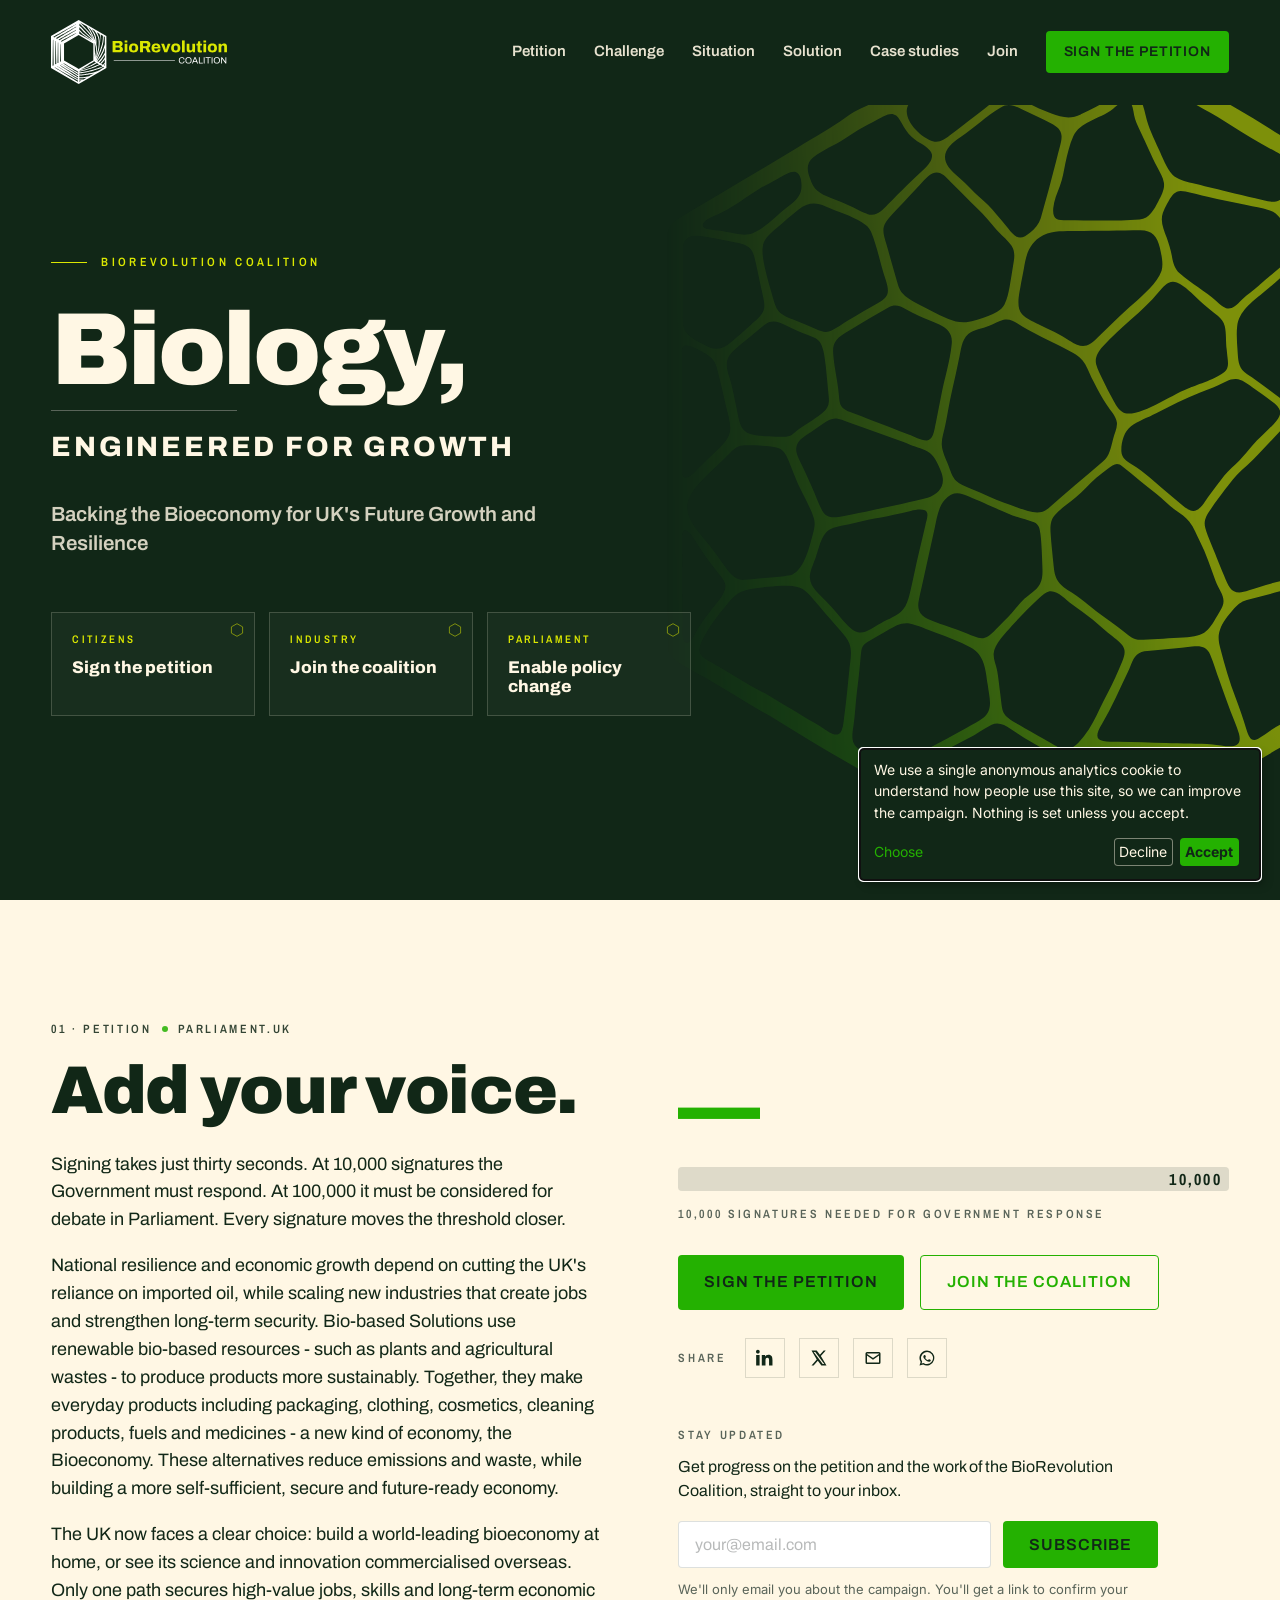
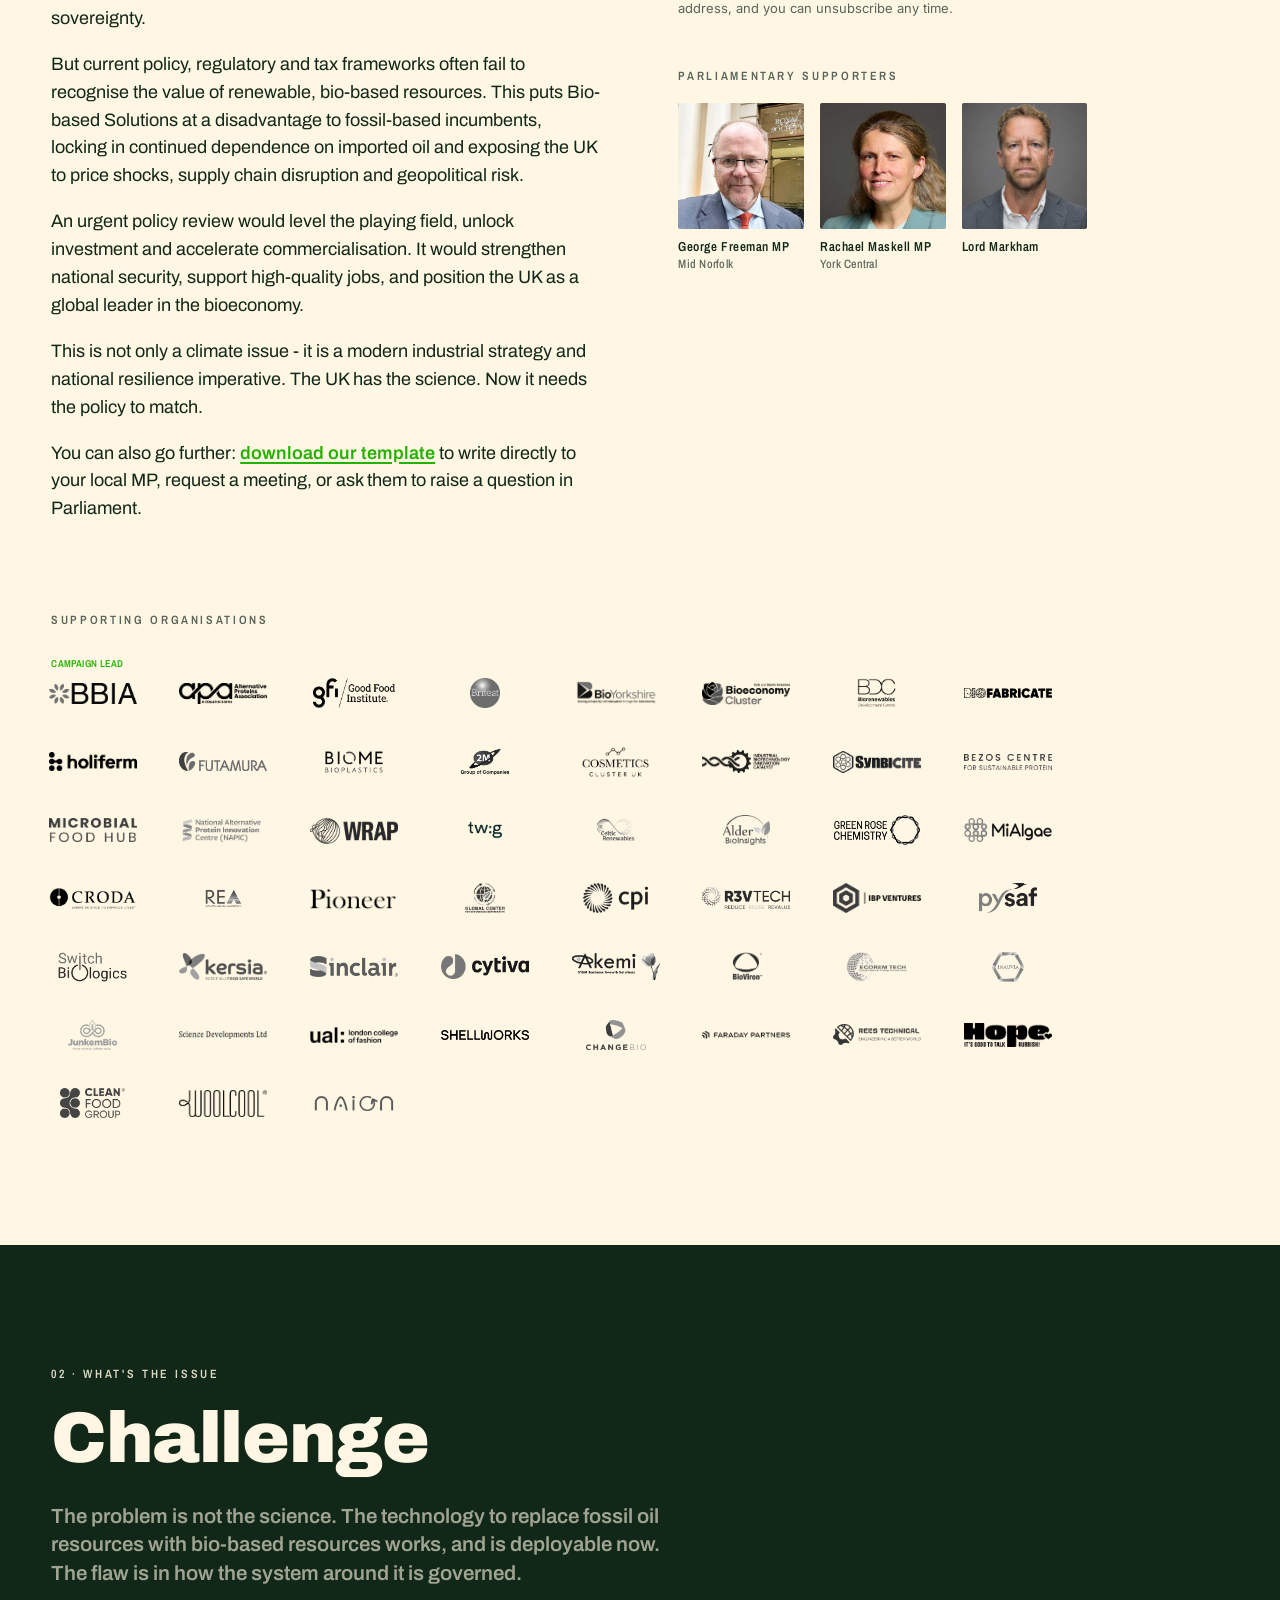
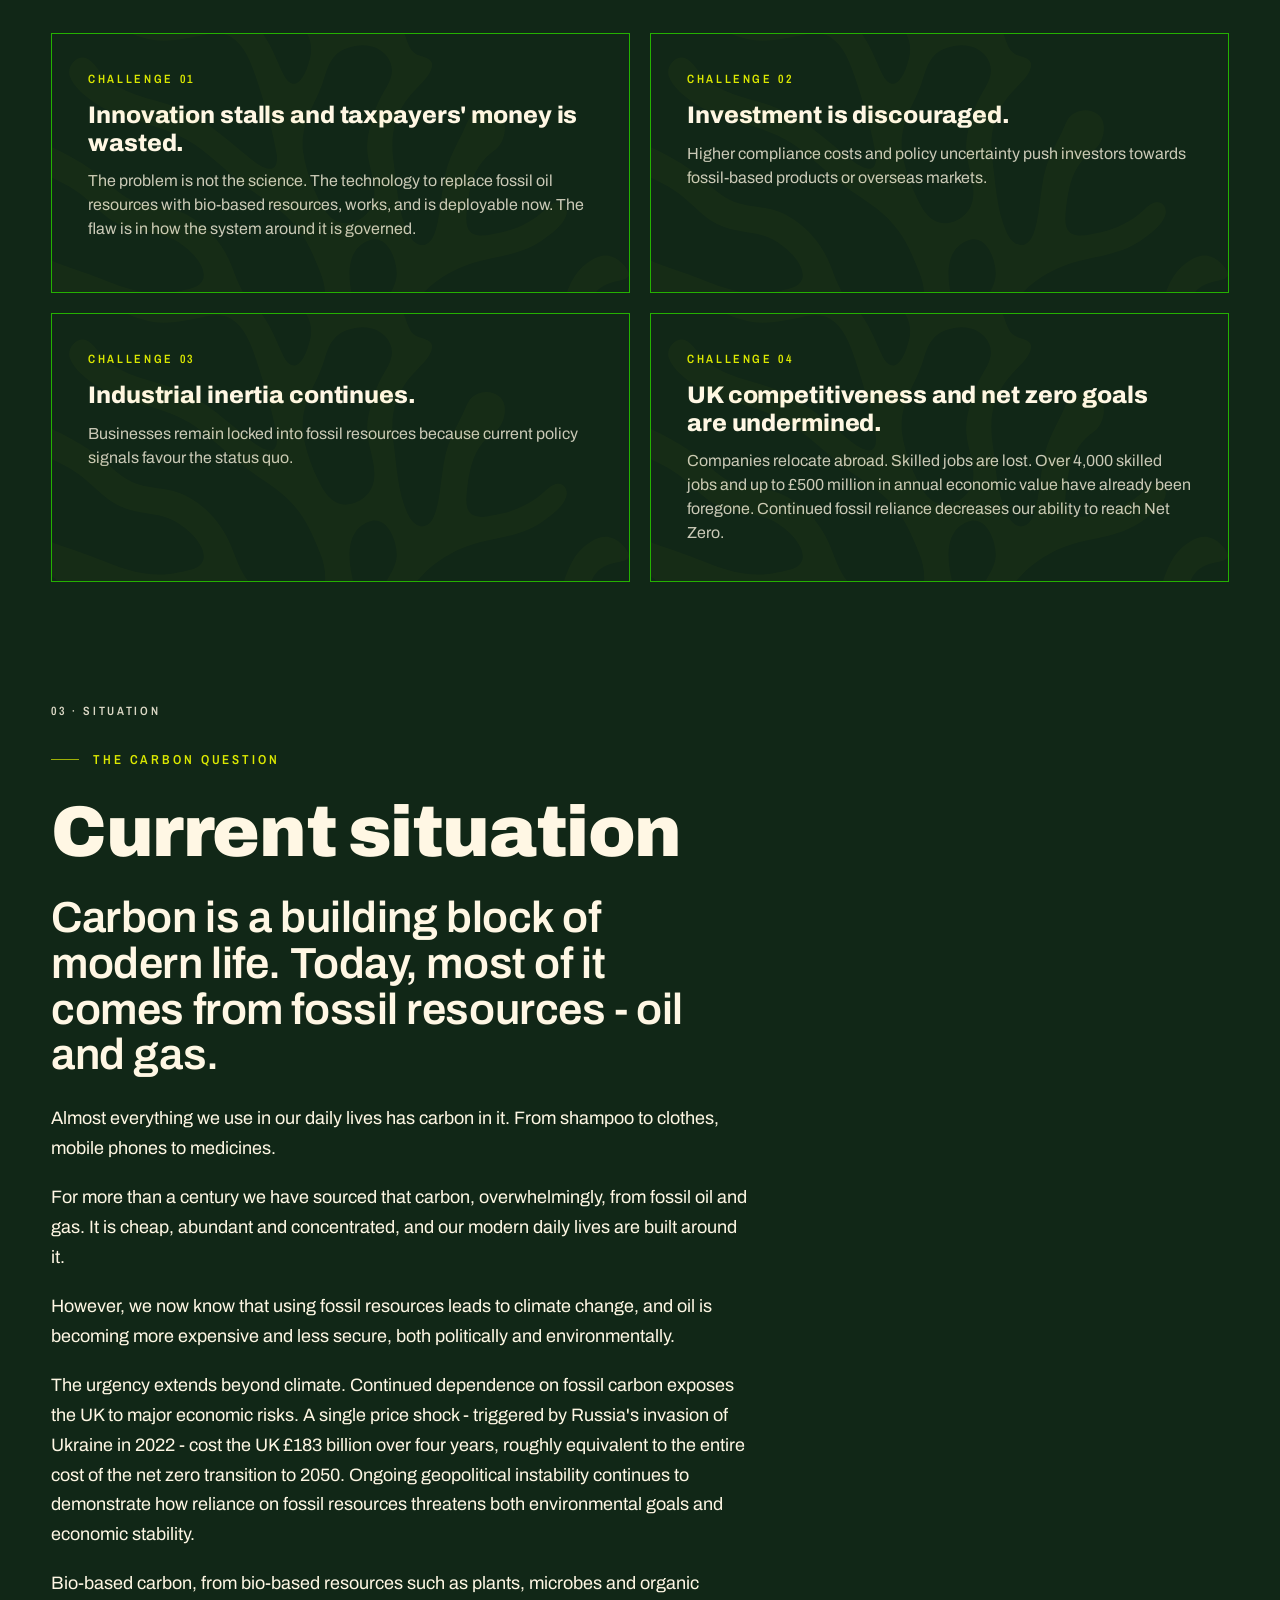
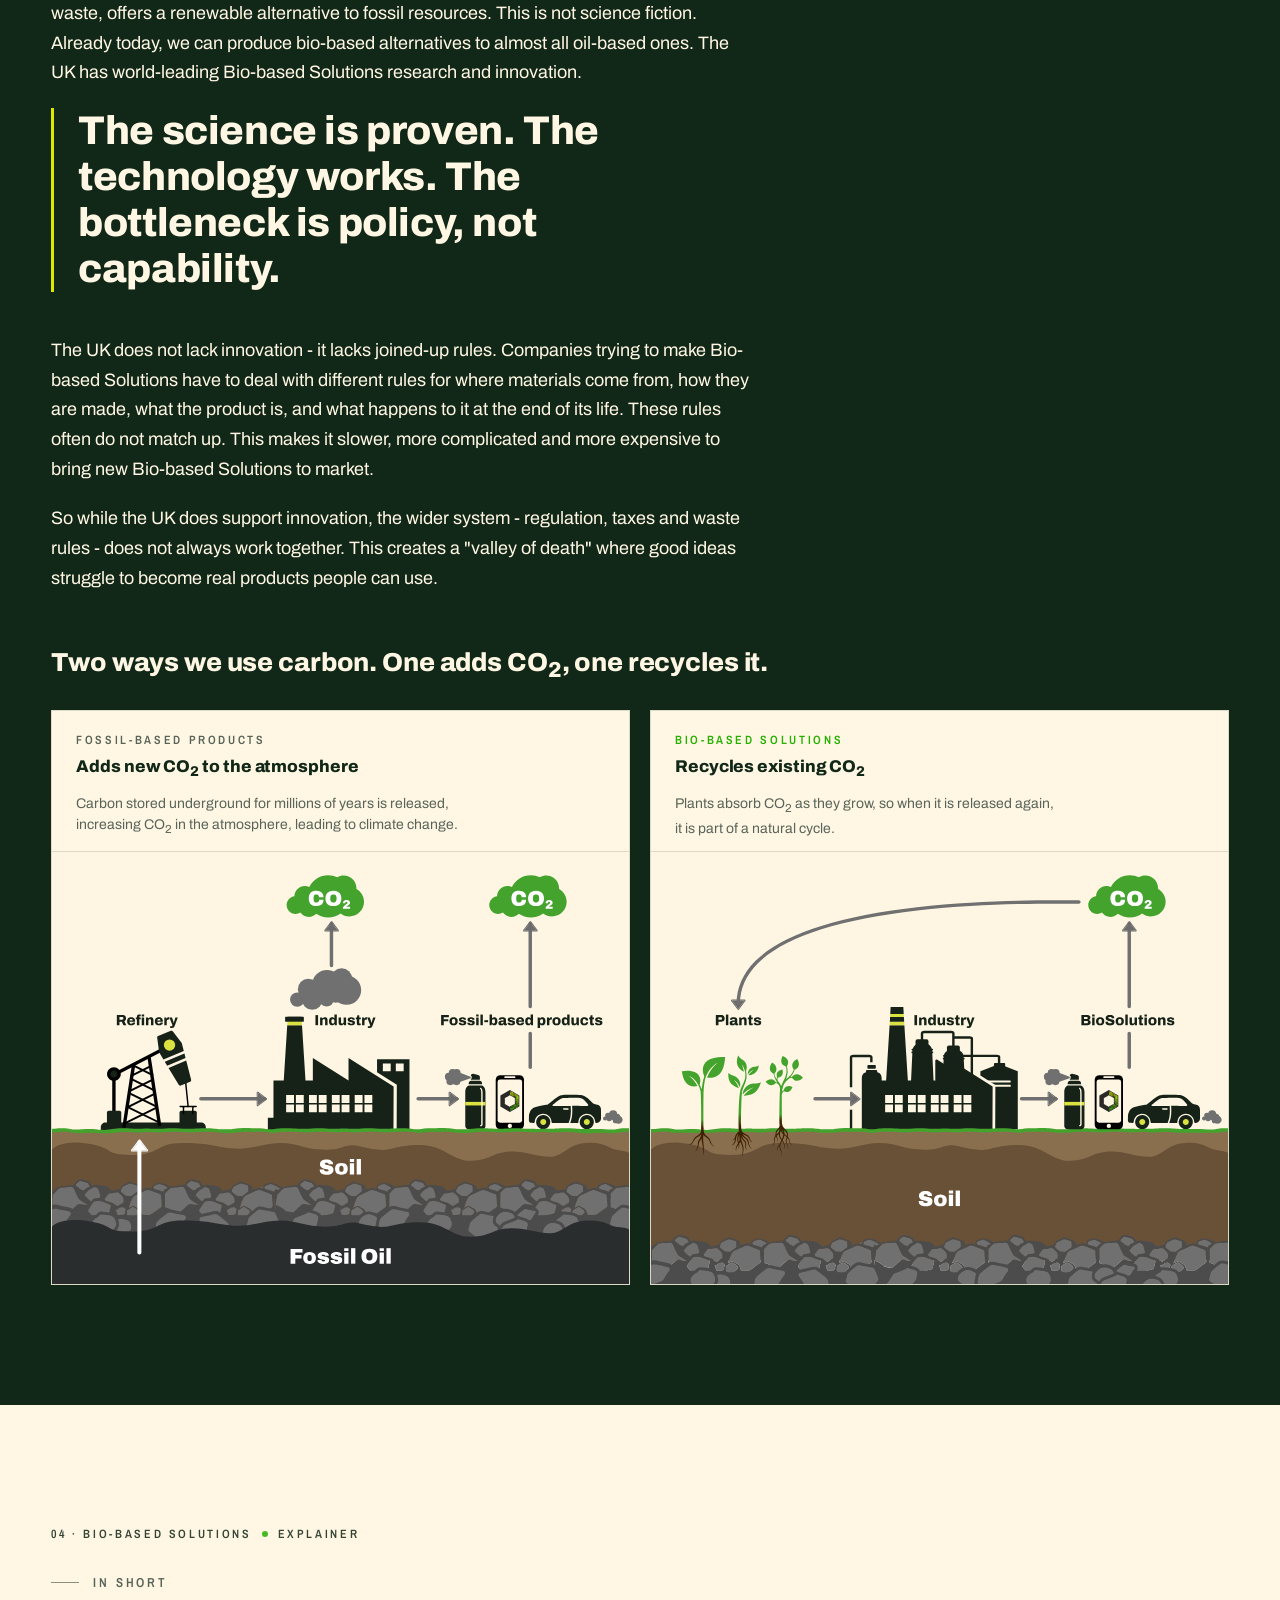
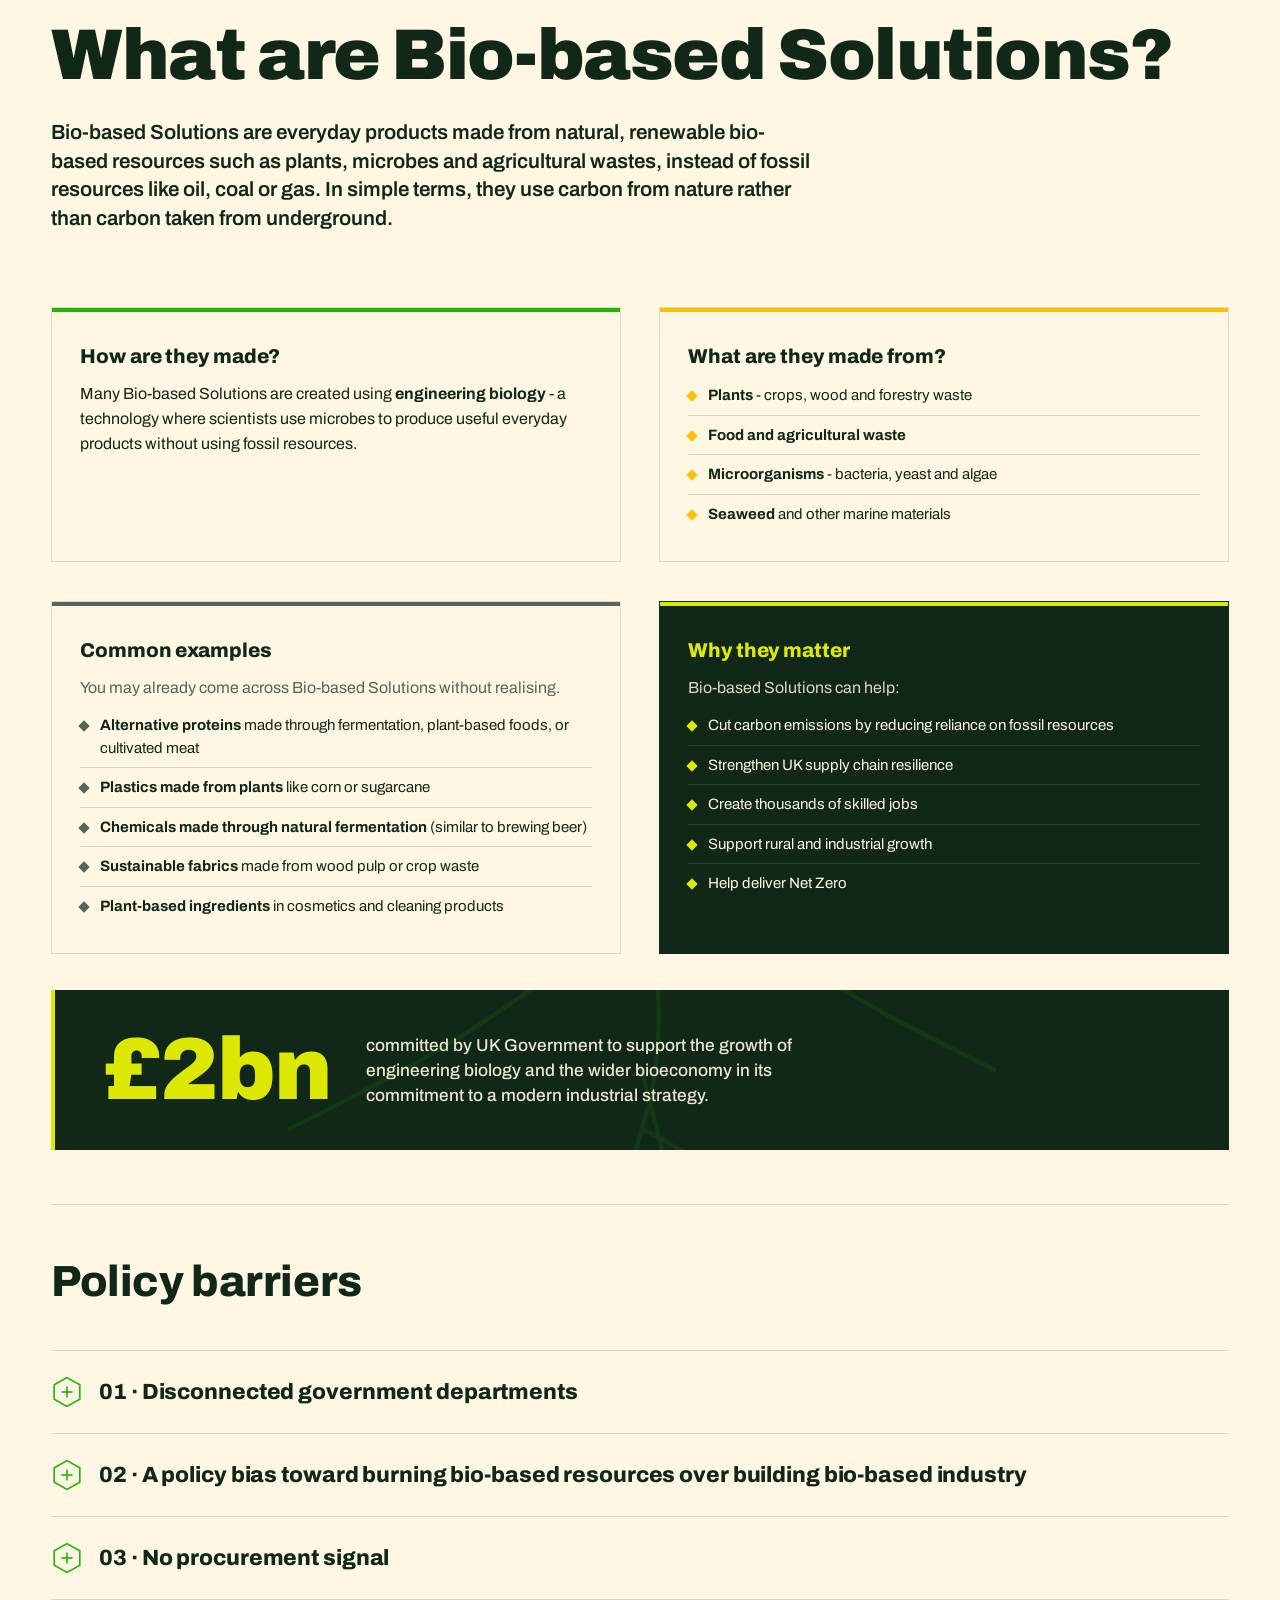
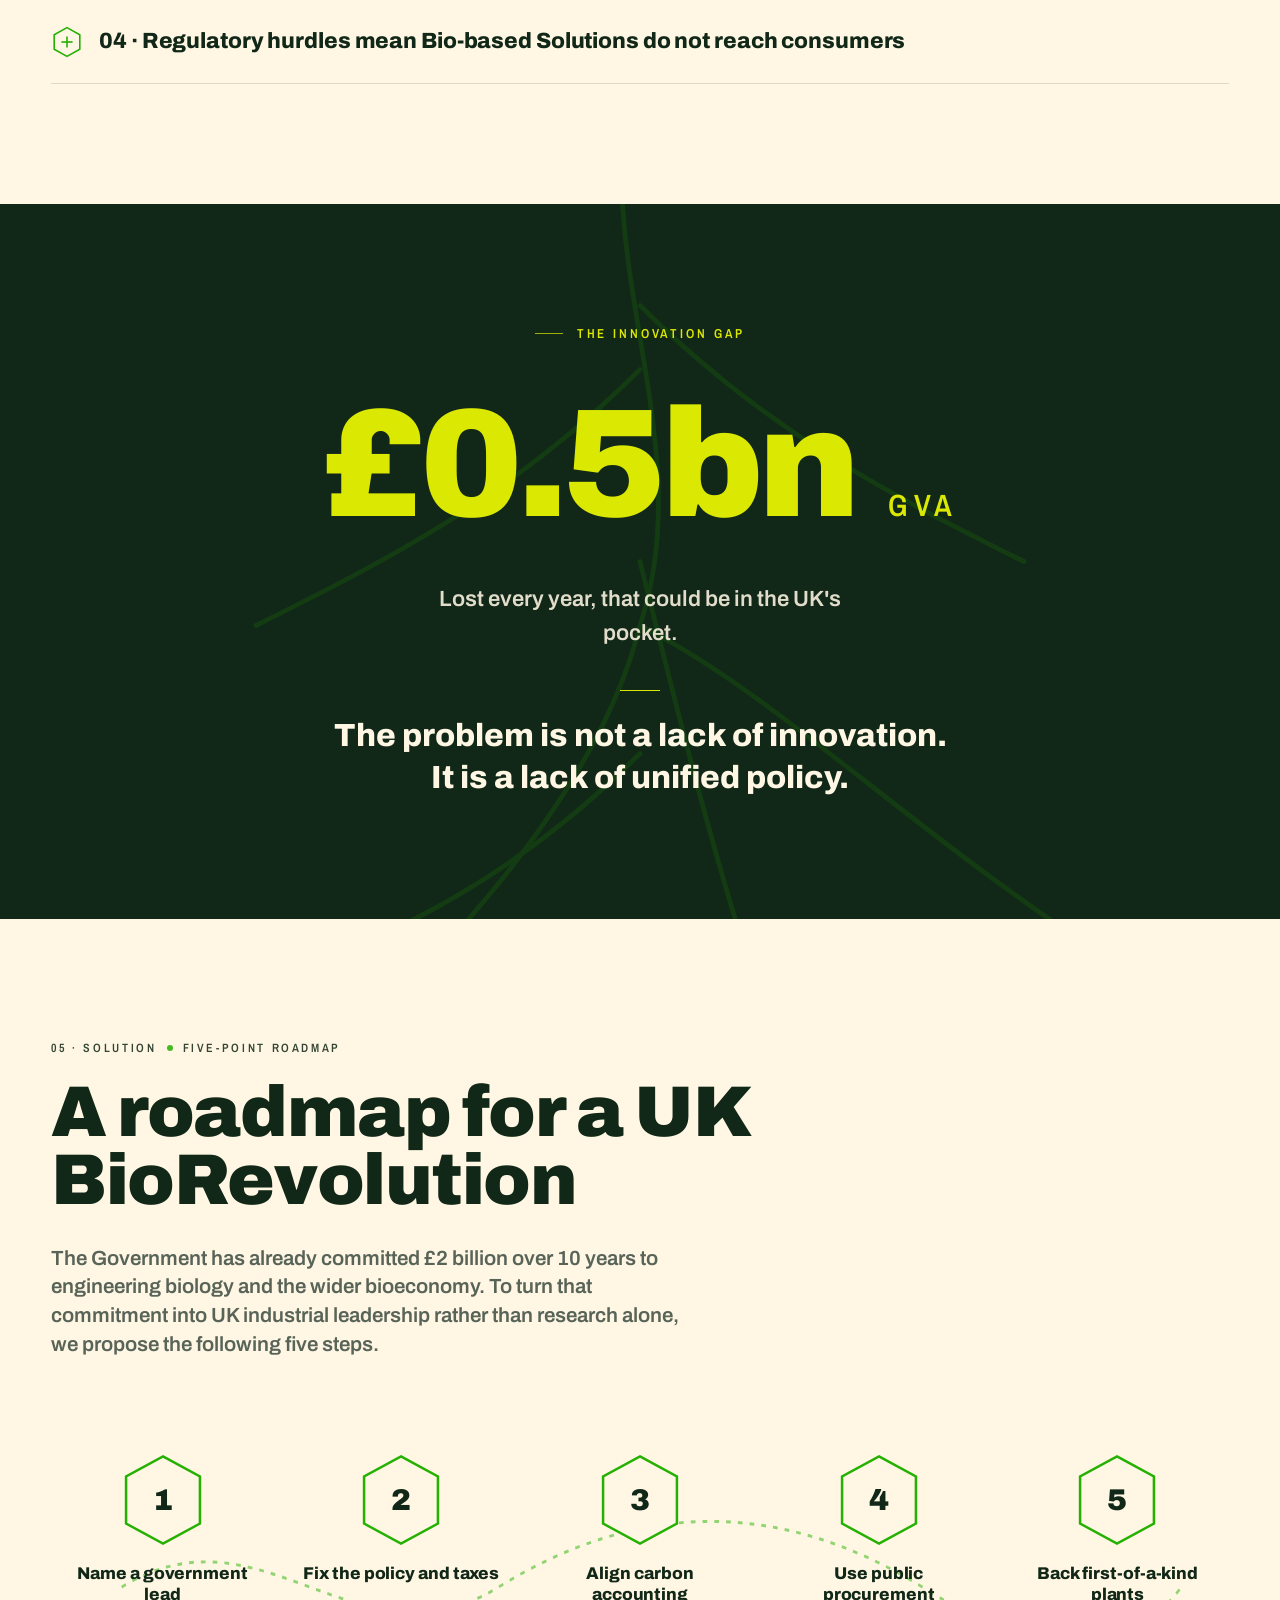
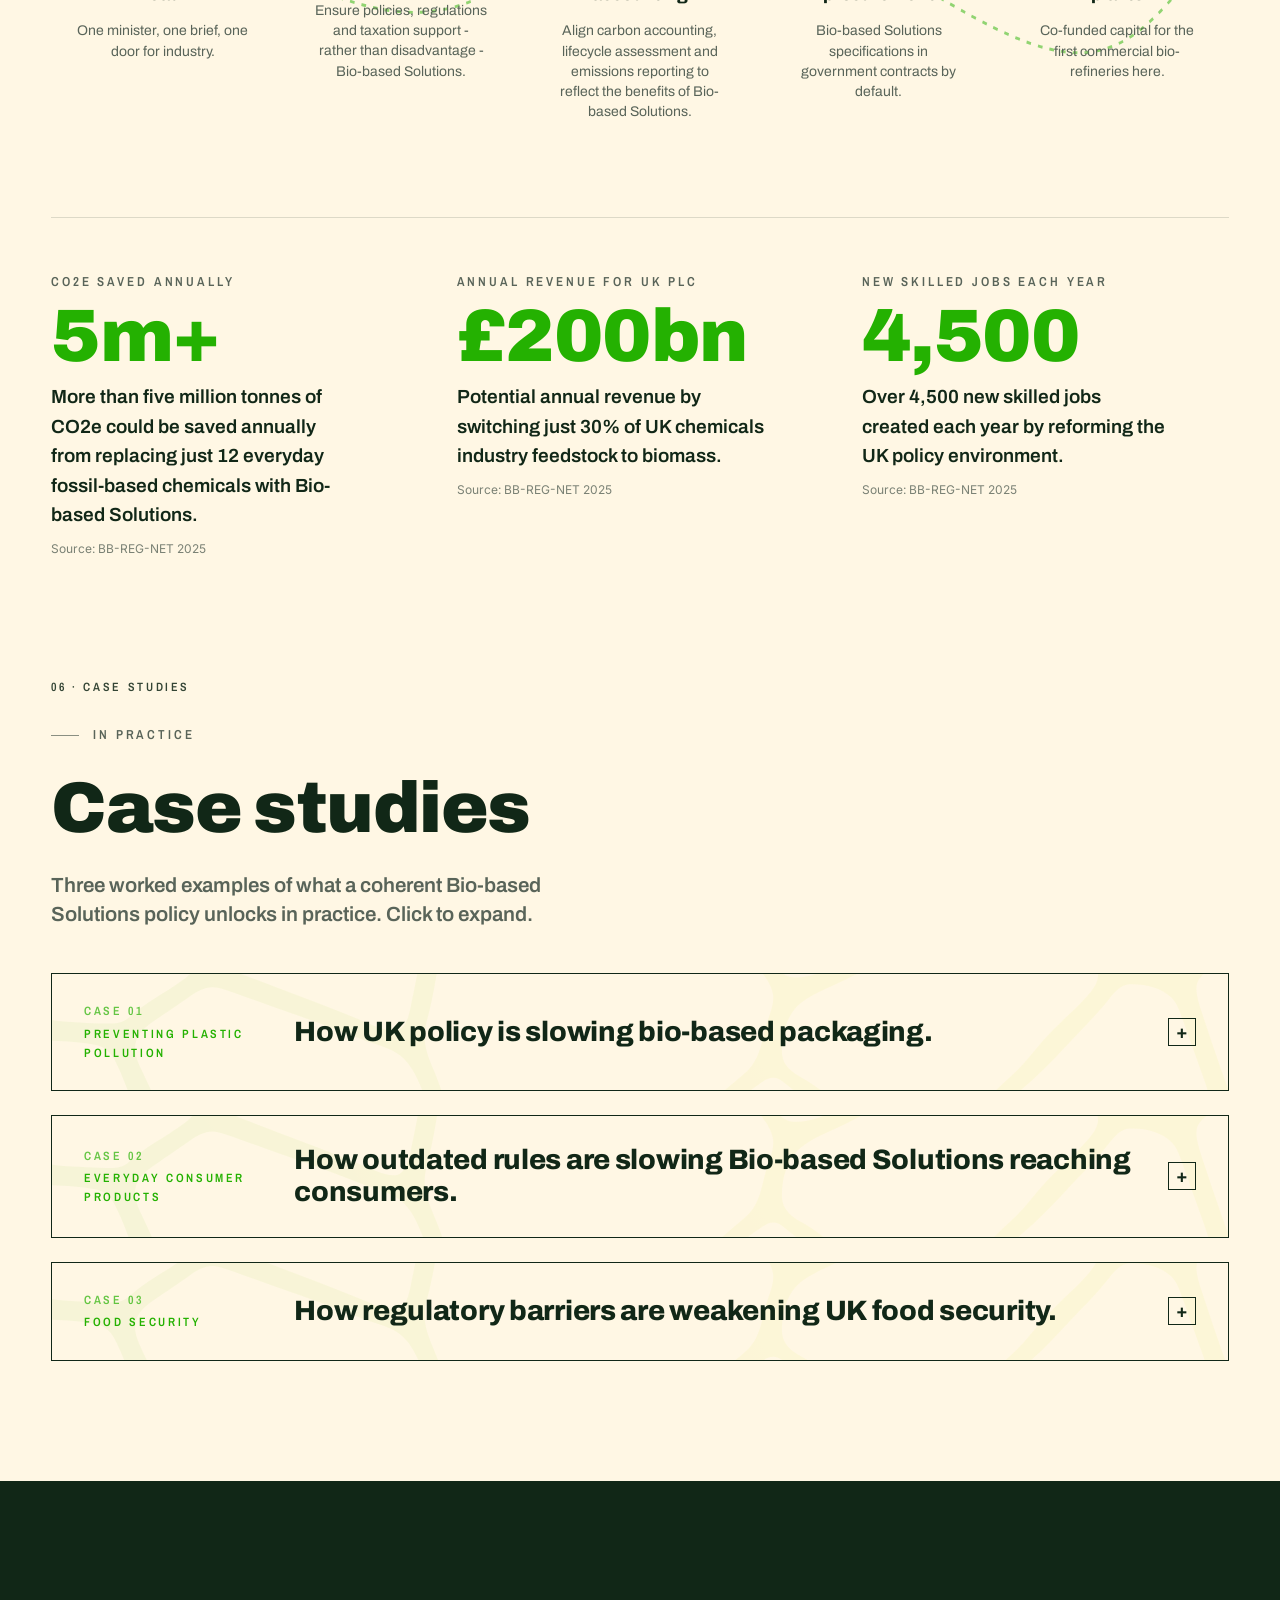
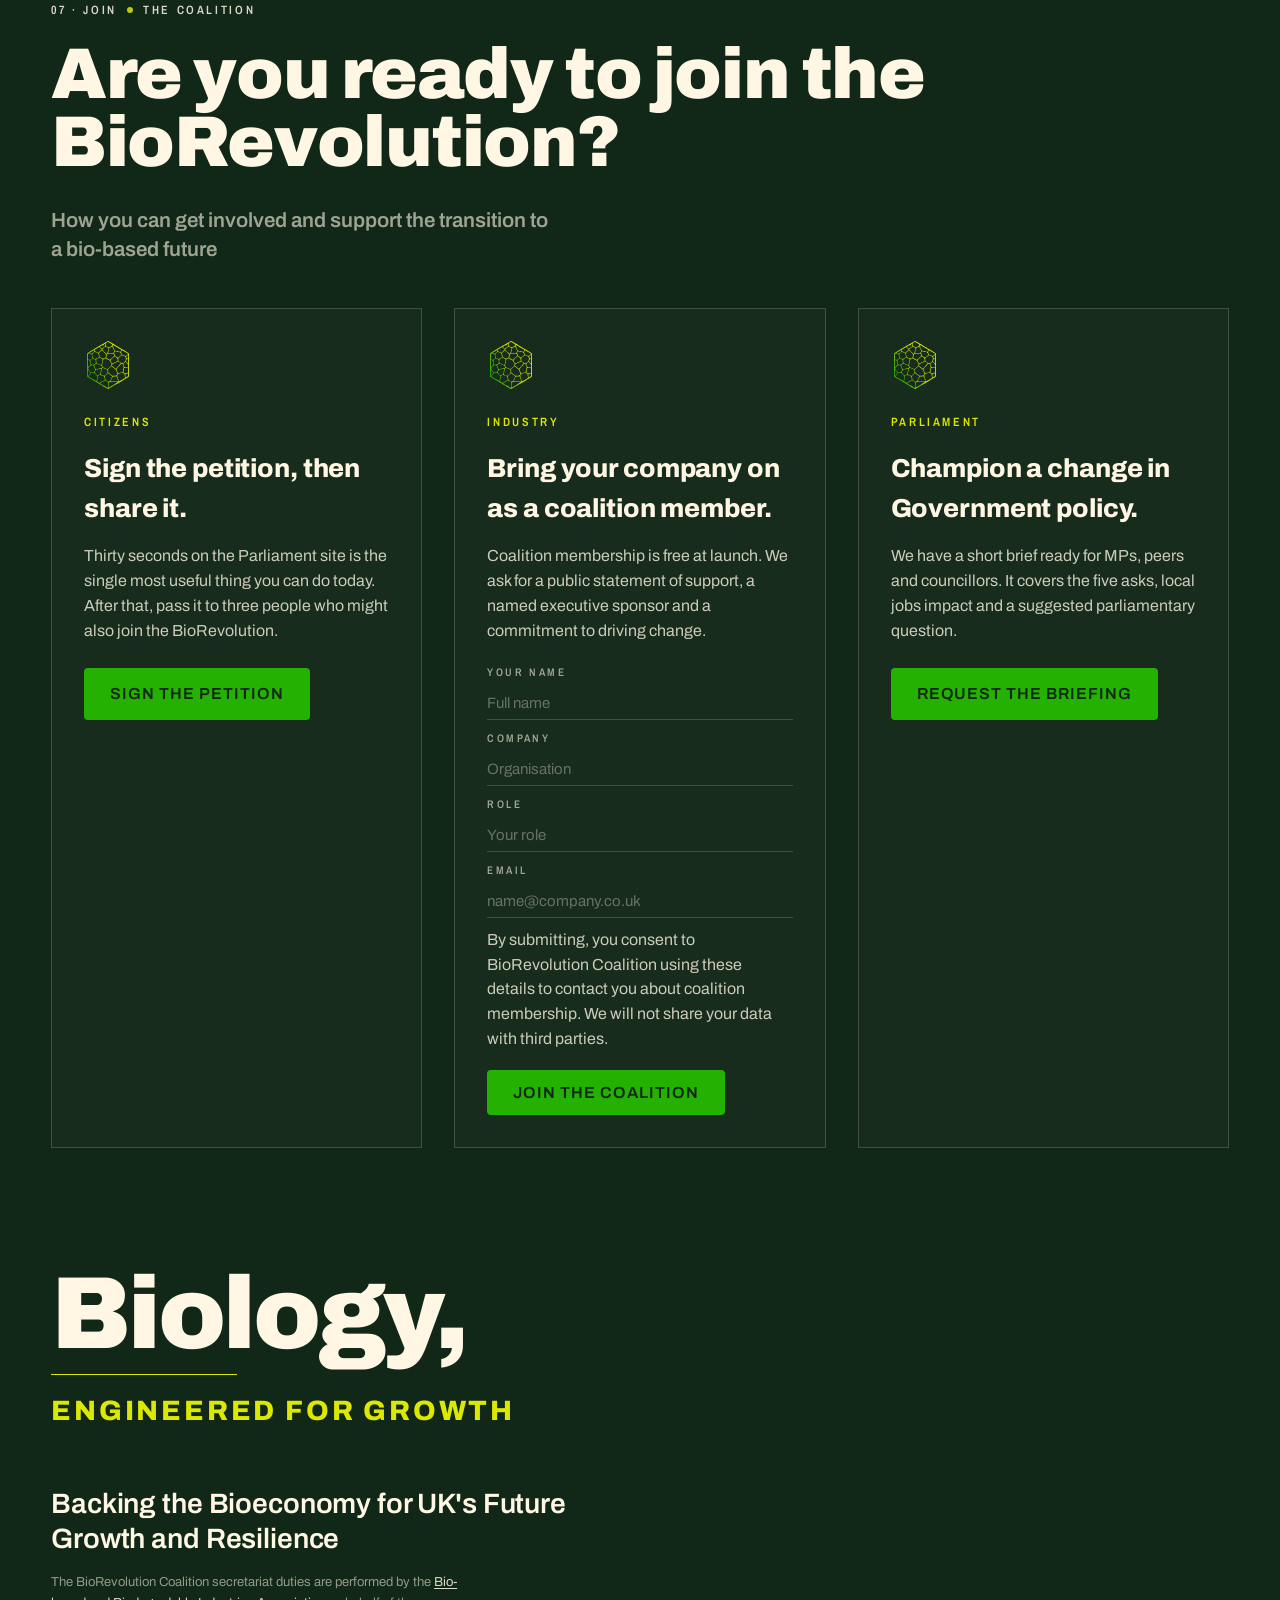
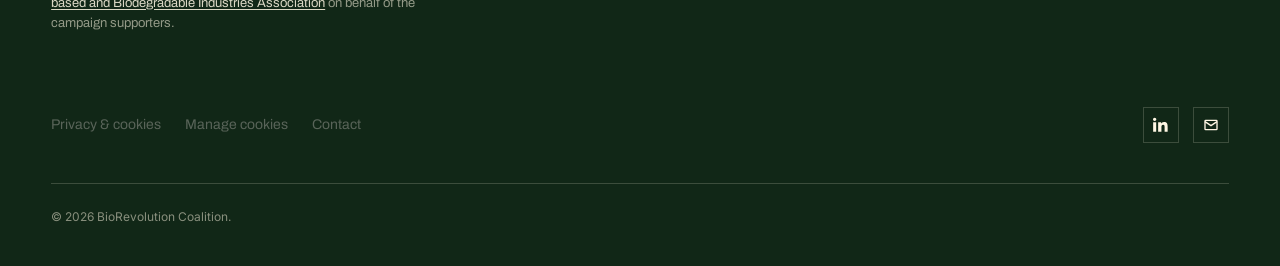
==== commit cd48540a: "Add 3 supporter logos: Clean Food Group, Woolcool, Naion Skipped a duplicate BioViron re-upload (alr" ====
--- a/index.html
+++ b/index.html
@@ -292,6 +292,9 @@
         <div class="org-slot has-logo"><img src="Images/logos/mono-dark/Untitled-2.png" alt="Faraday Partners" /></div>
         <div class="org-slot has-logo"><img src="Images/logos/mono-dark/image%20(17).png" alt="Rees Technical" /></div>
         <div class="org-slot has-logo"><img src="Images/logos/mono-dark/Hope_Logo_BW_inverted.png" alt="Hope" /></div>
+        <div class="org-slot has-logo"><img src="Images/logos/mono-dark/Clean-Food-Group-Logo.png" alt="Clean Food Group" /></div>
+        <div class="org-slot has-logo"><img src="Images/logos/mono-dark/WOOLCOOL_LOGO_2022_BLACK.png" alt="Woolcool" /></div>
+        <div class="org-slot has-logo"><img src="Images/logos/mono-dark/naion.png" alt="Naion" /></div>
       </div>
     </div>
   </div>
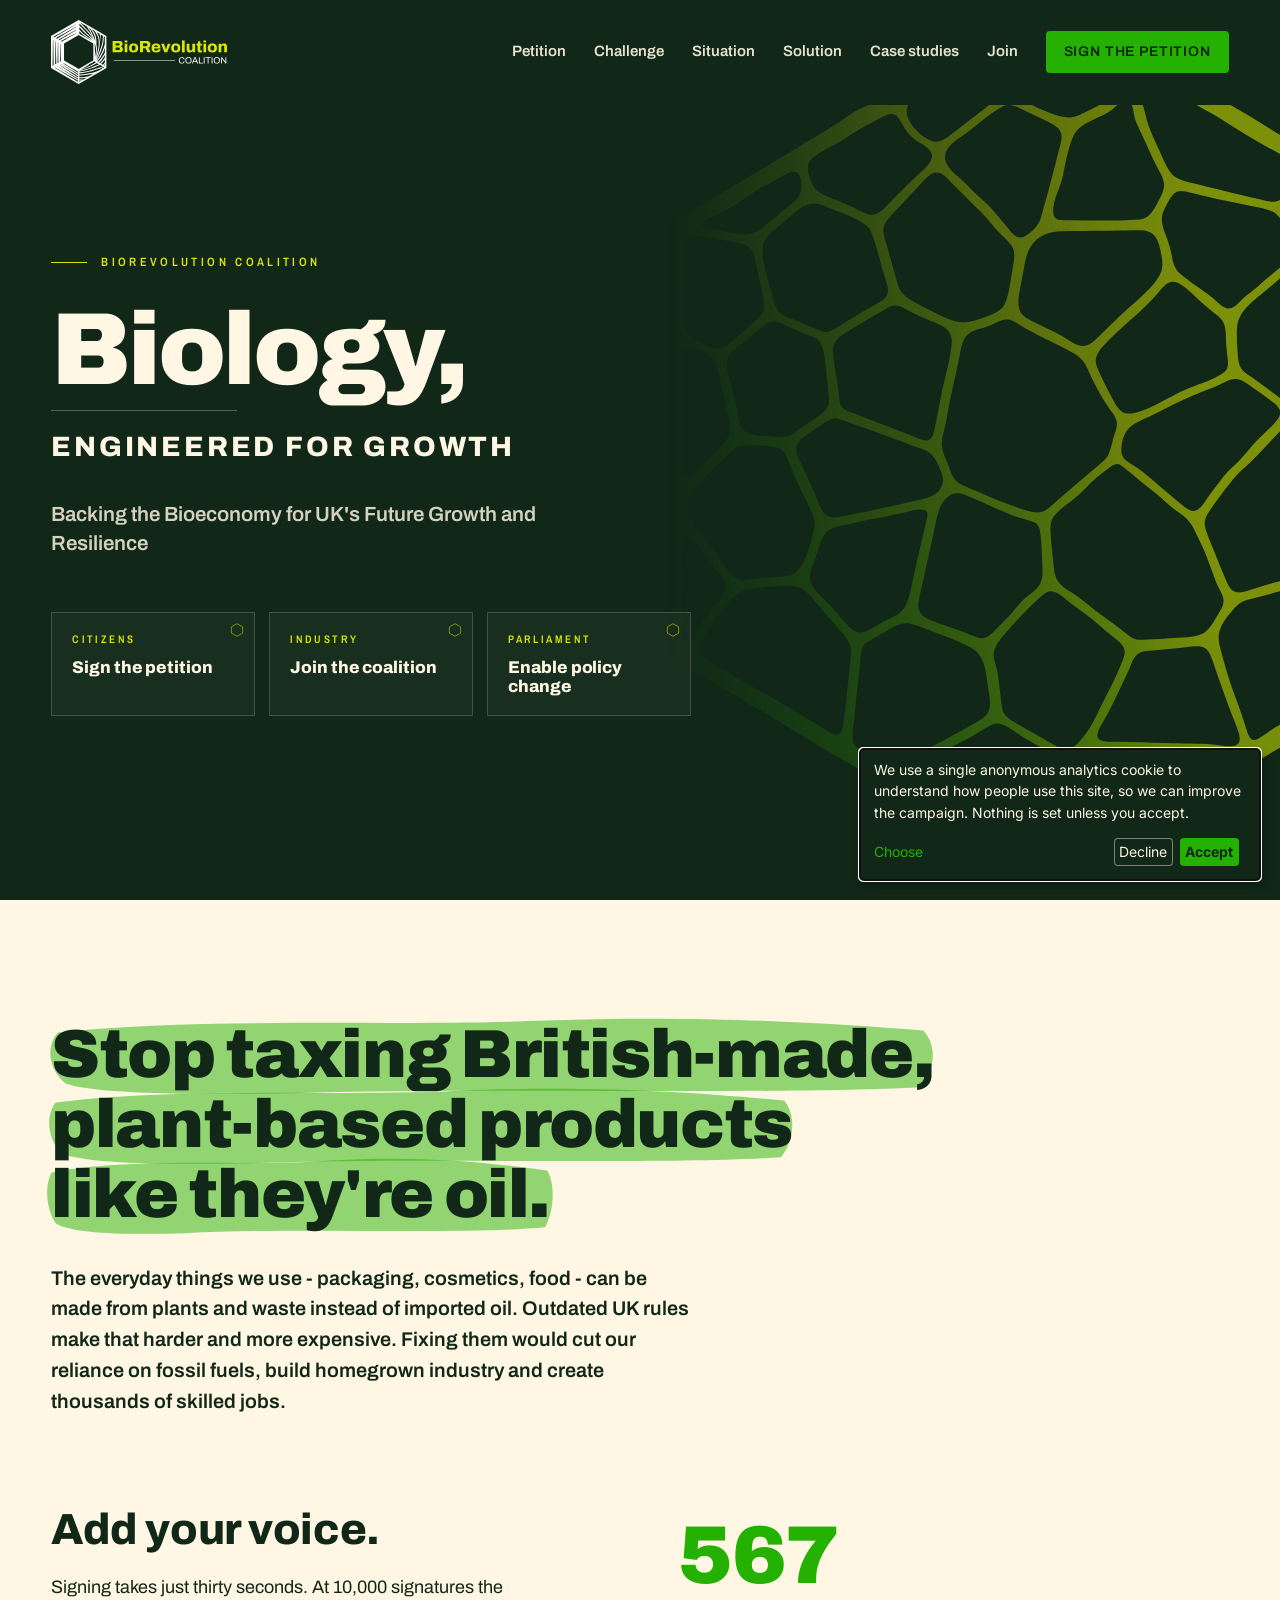
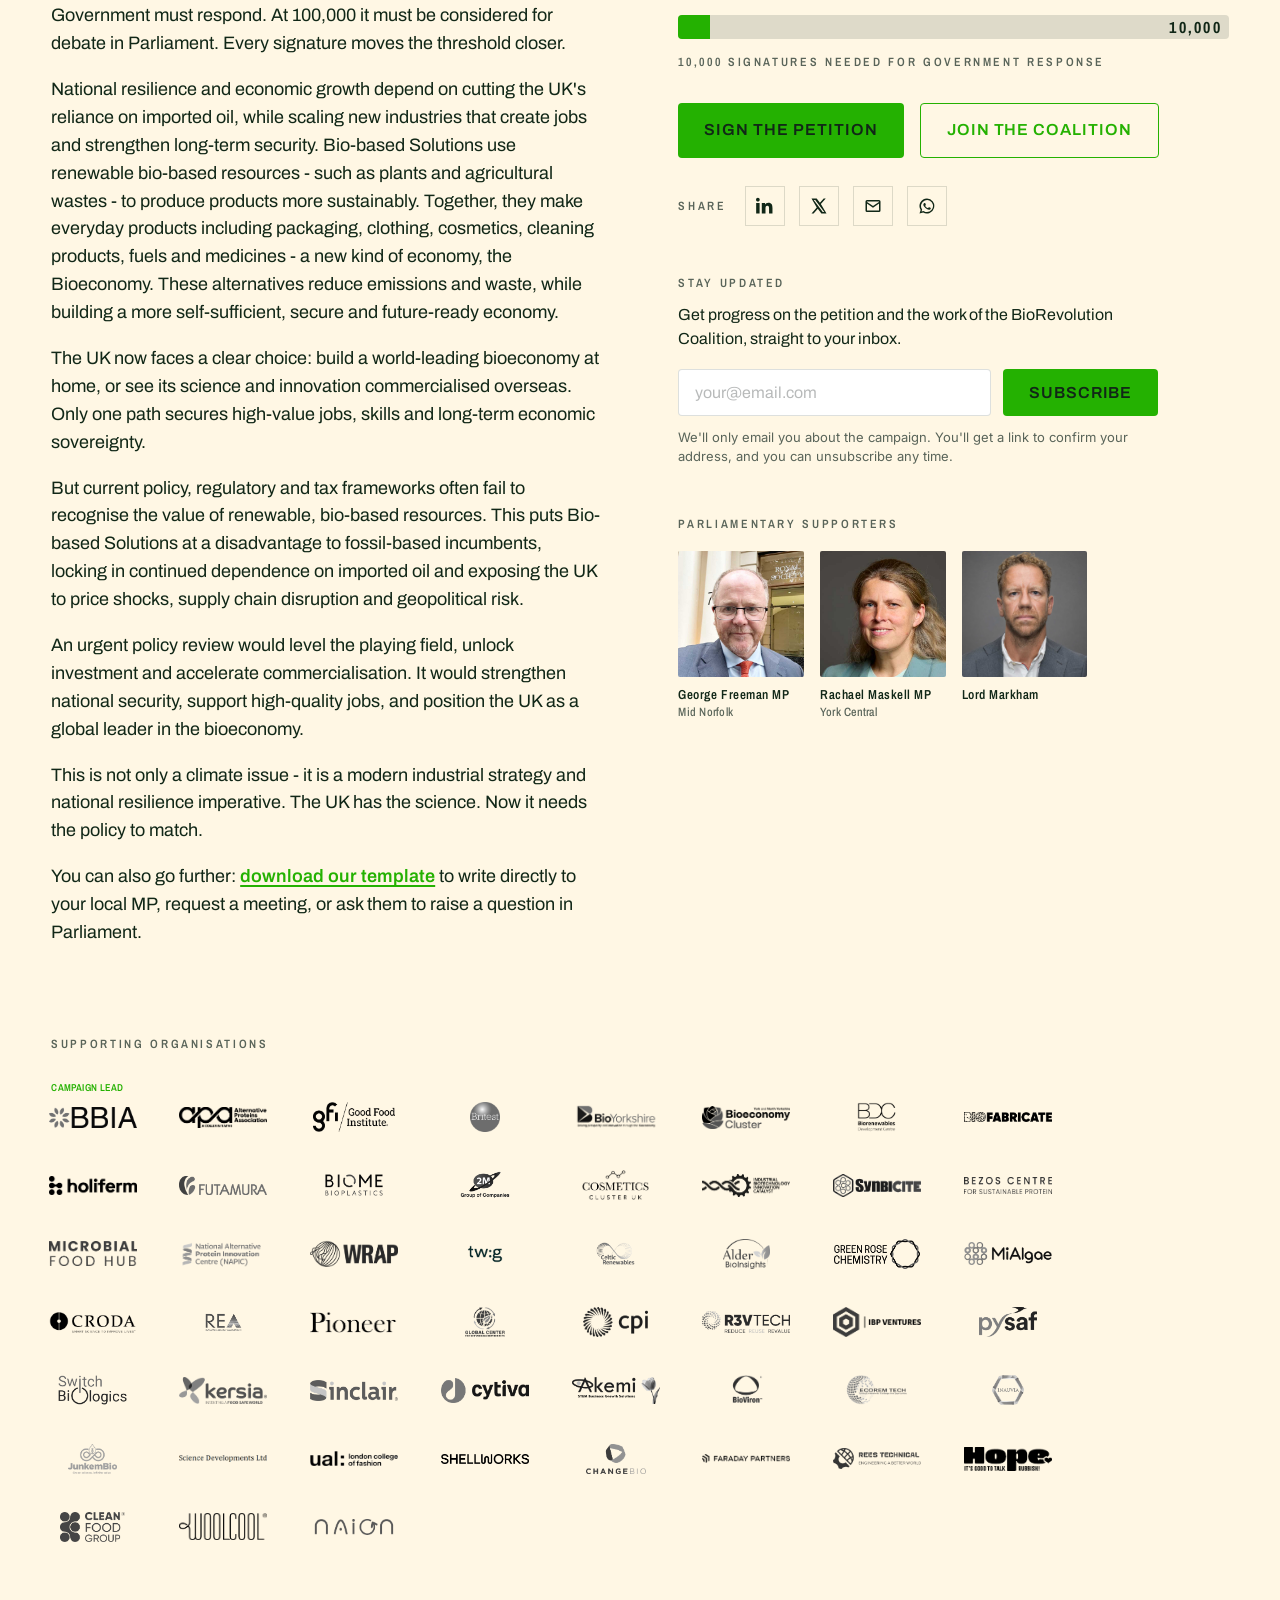
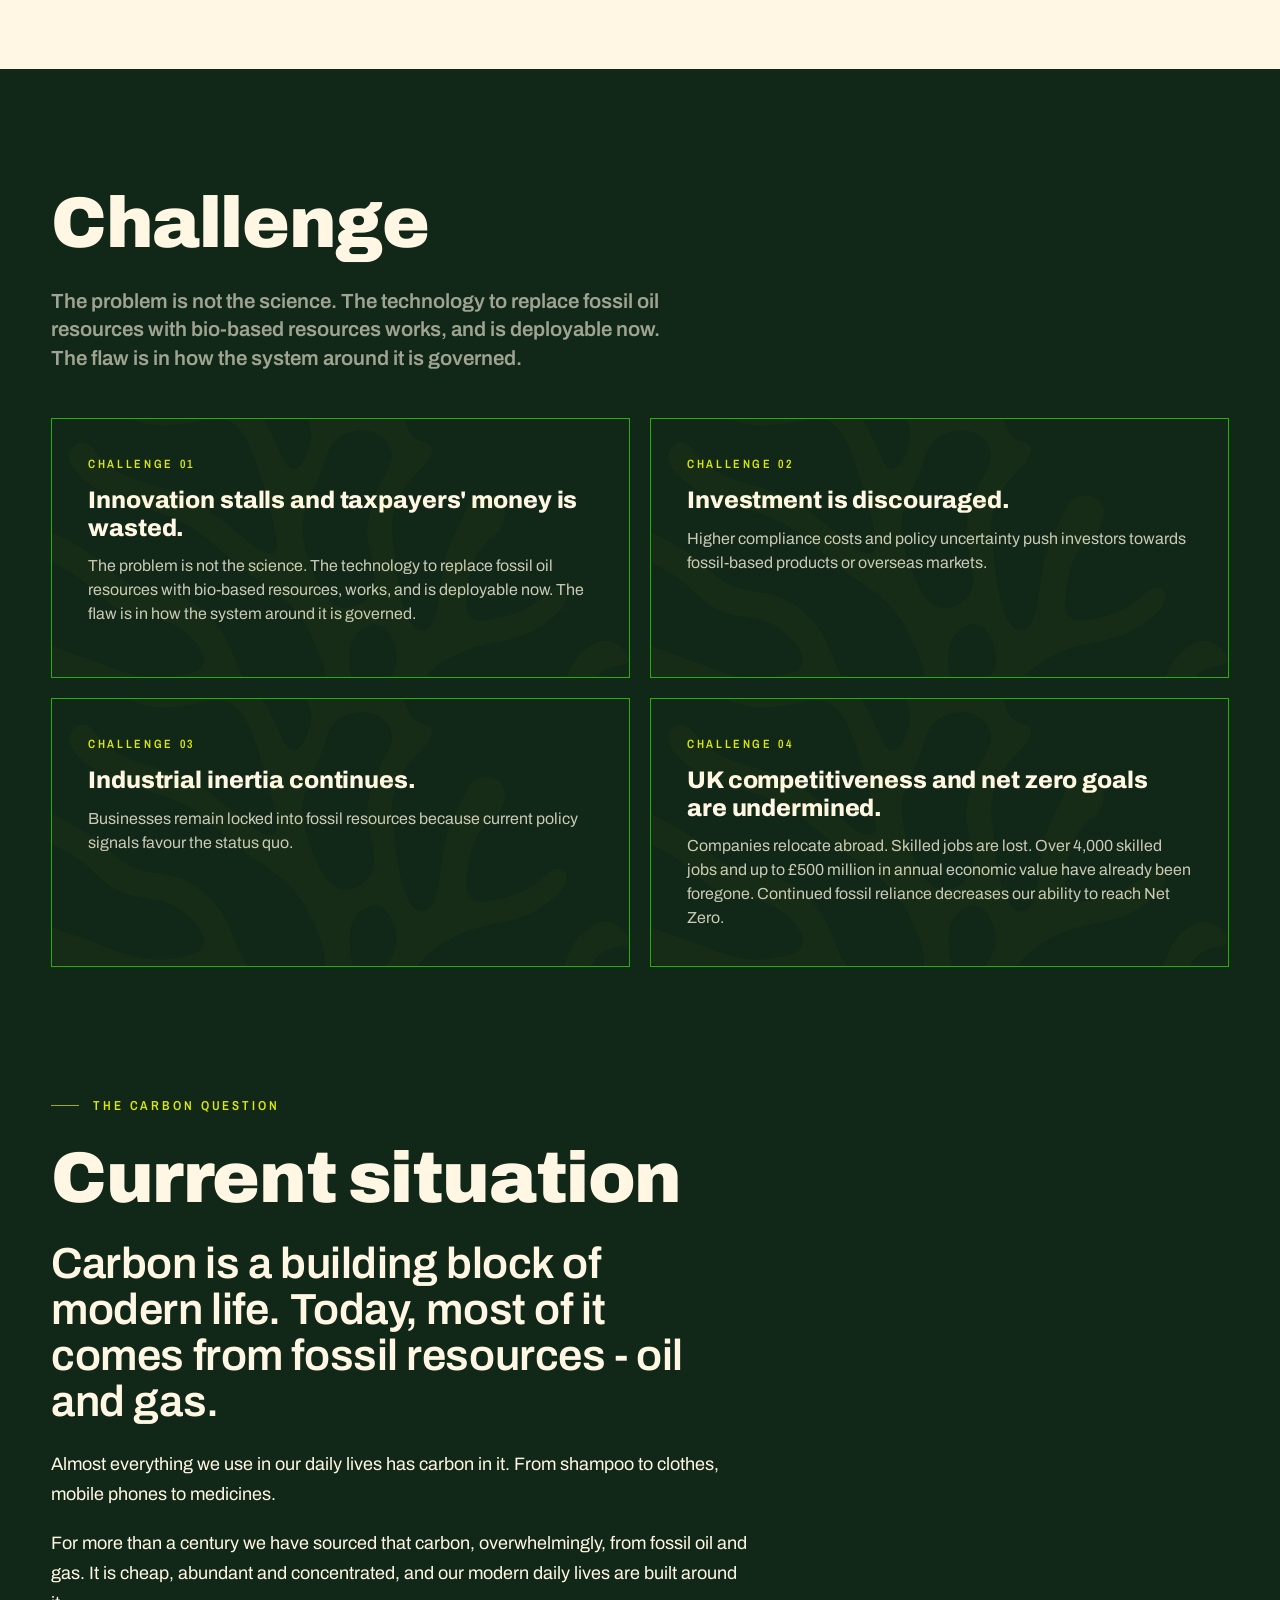
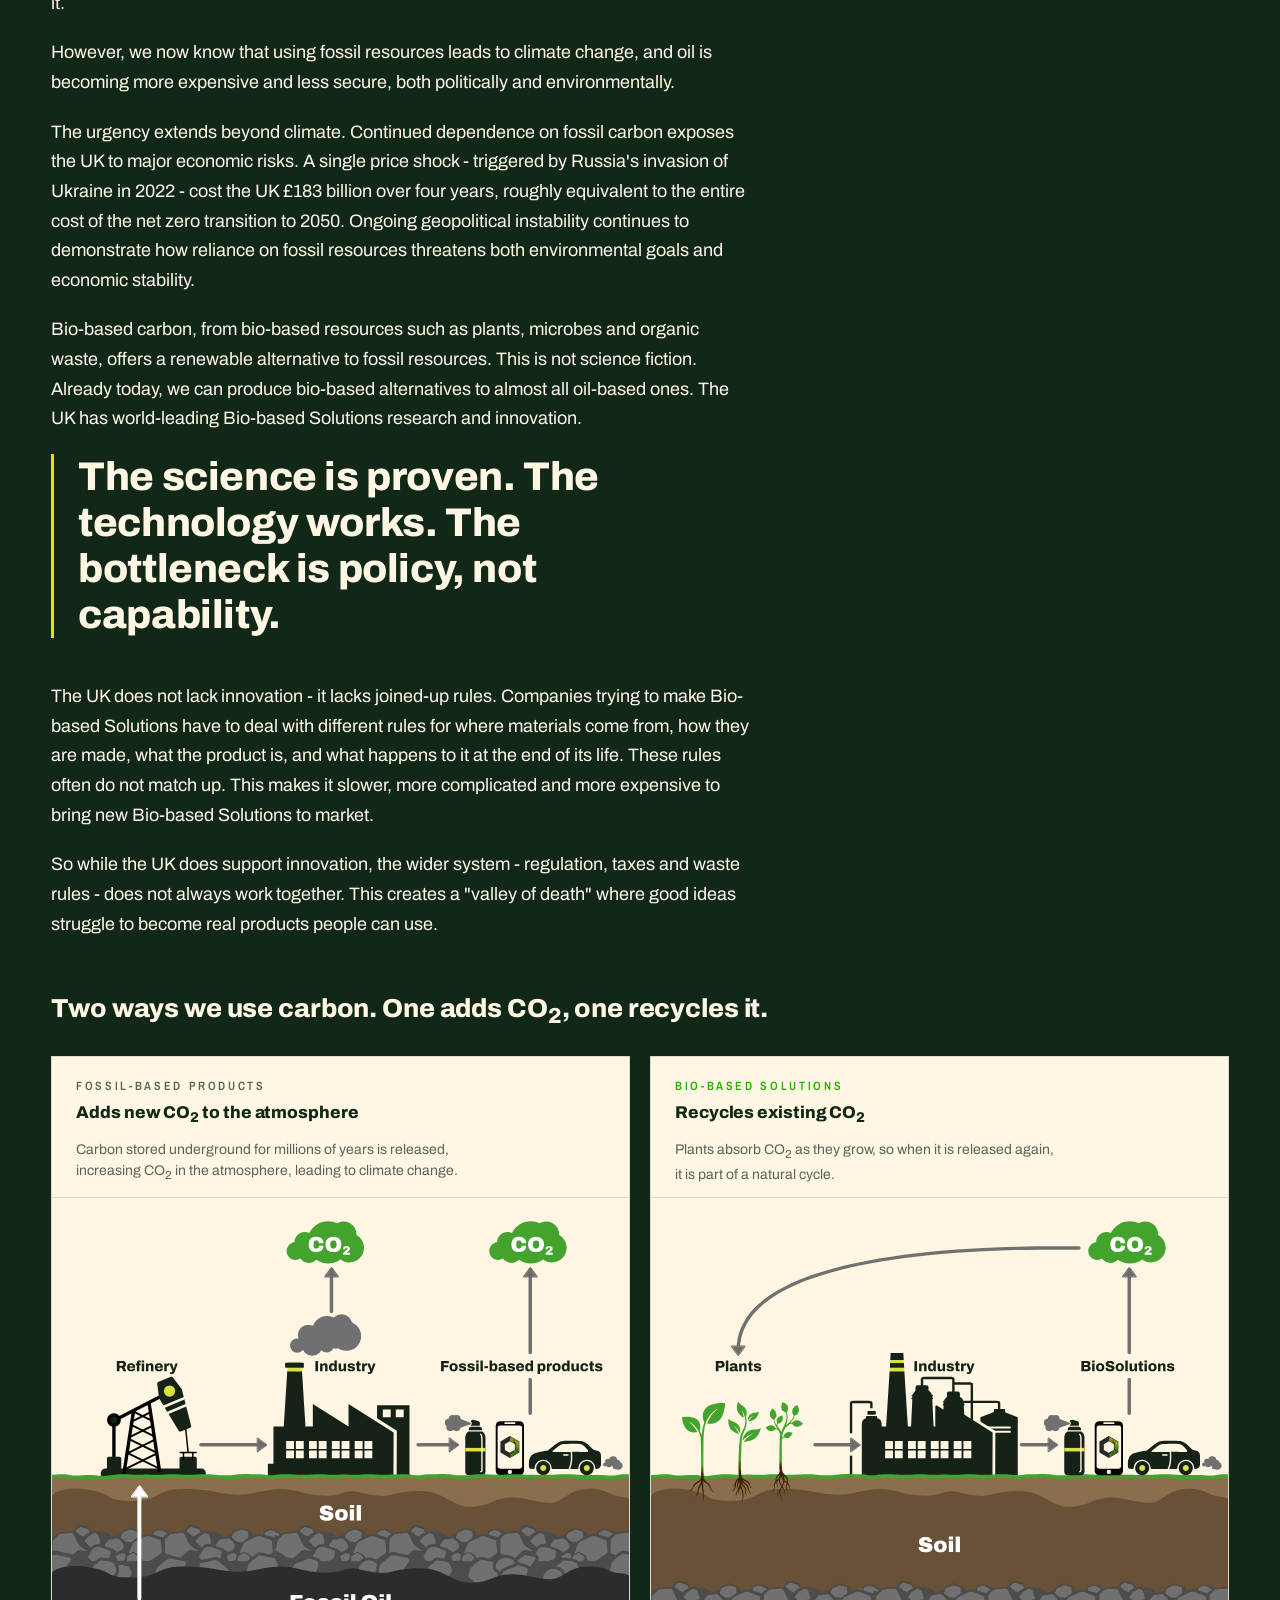
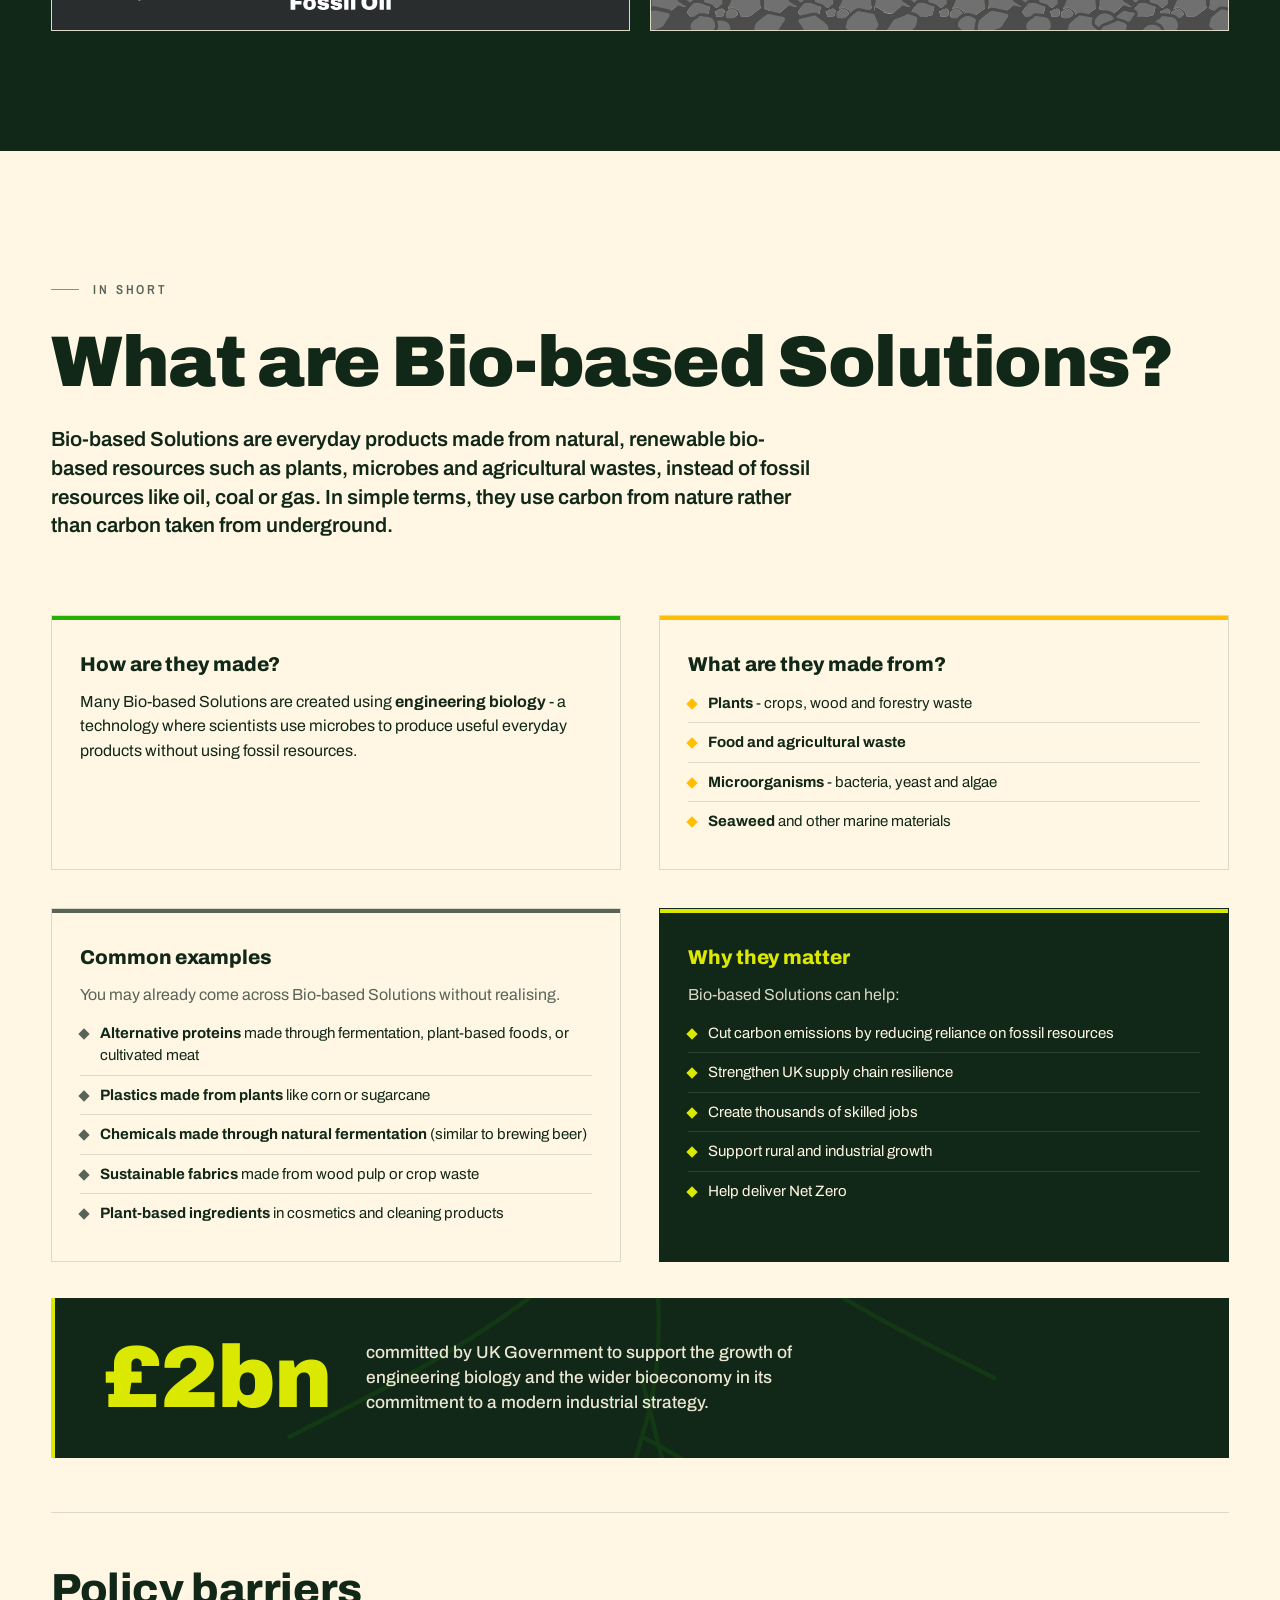
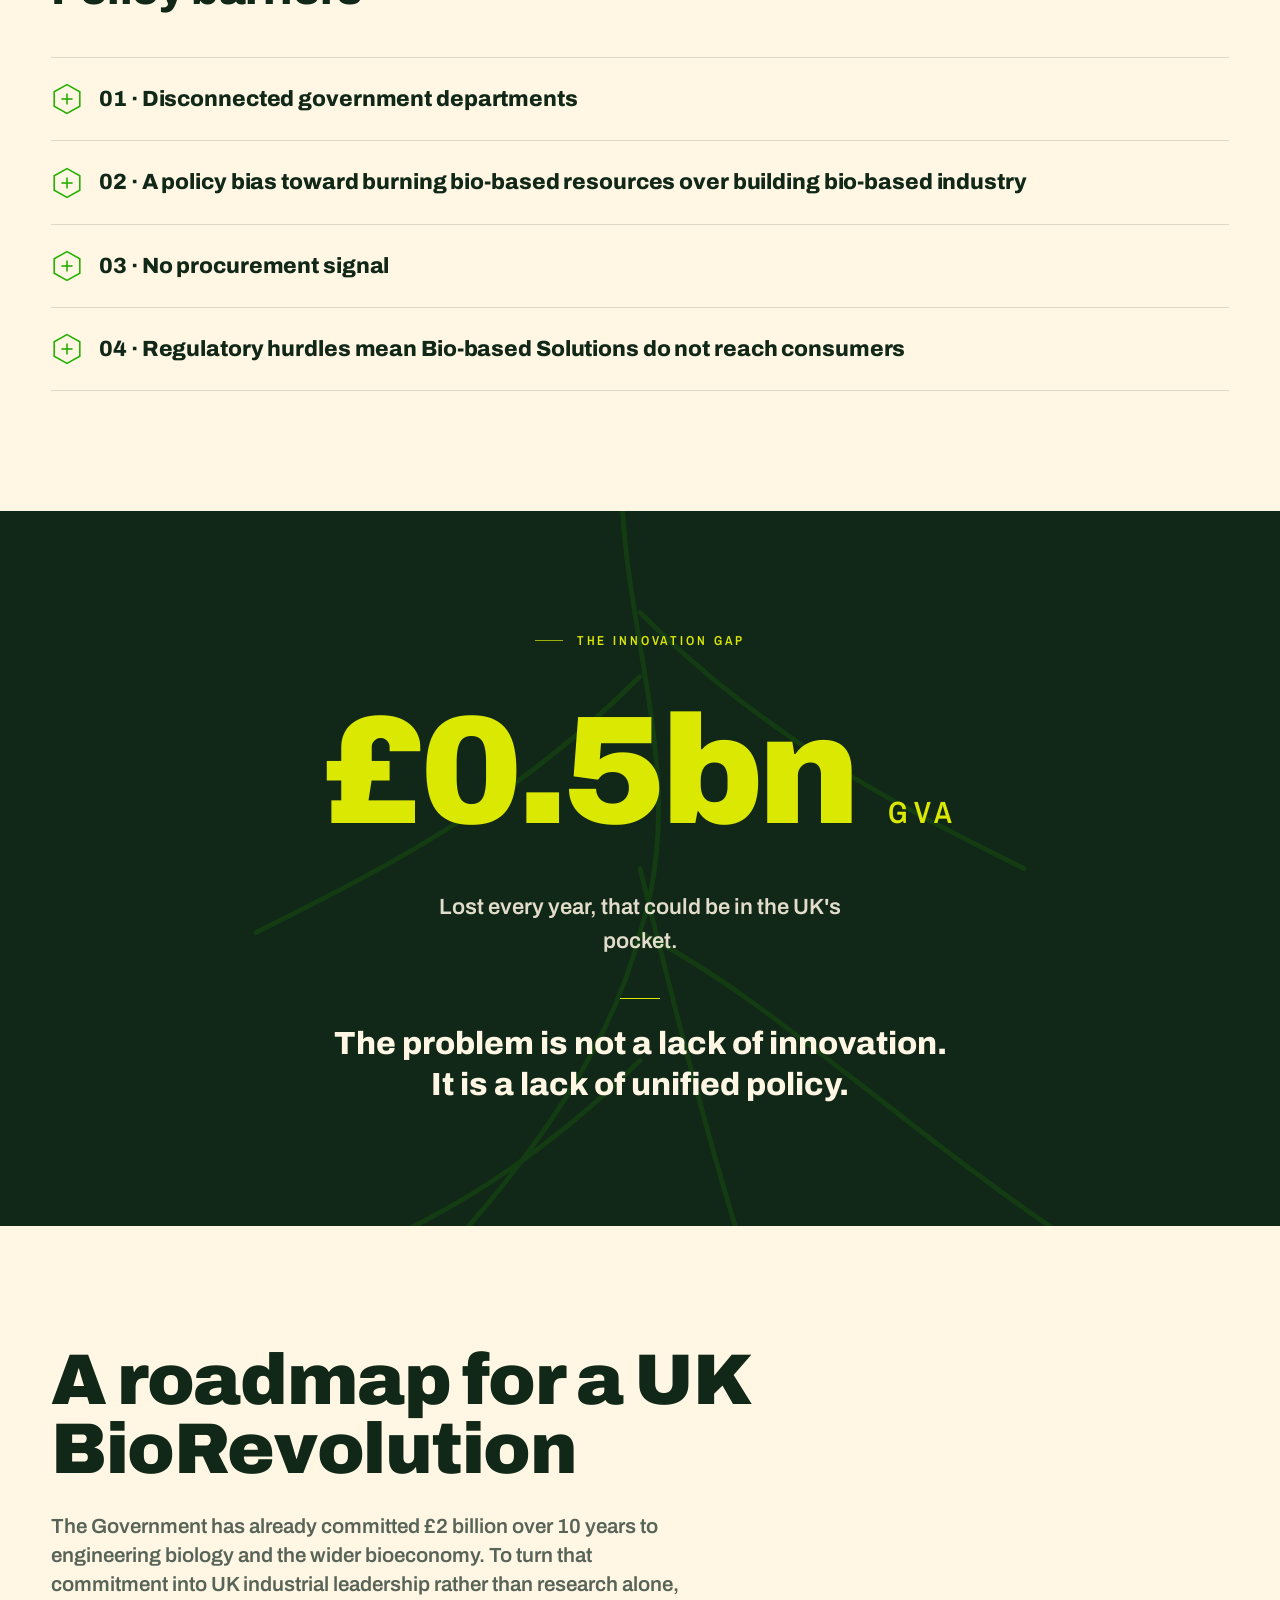
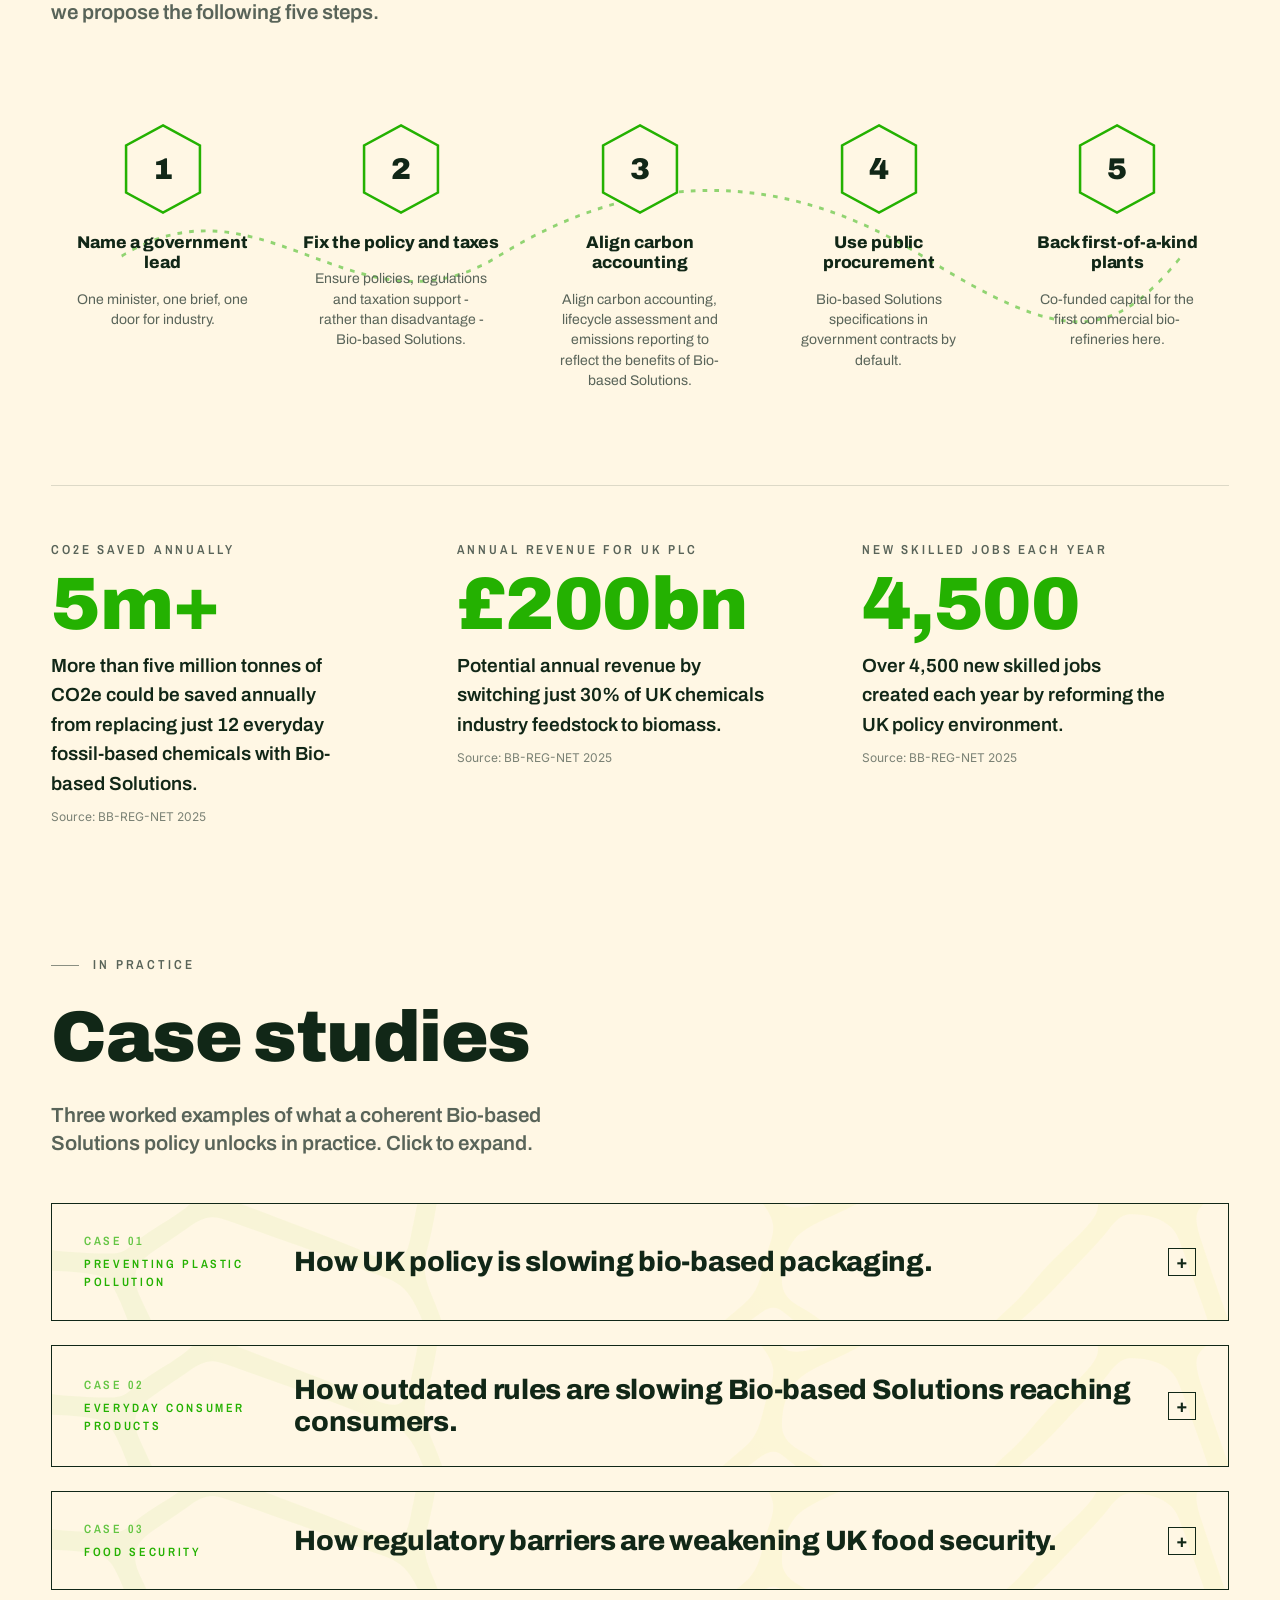
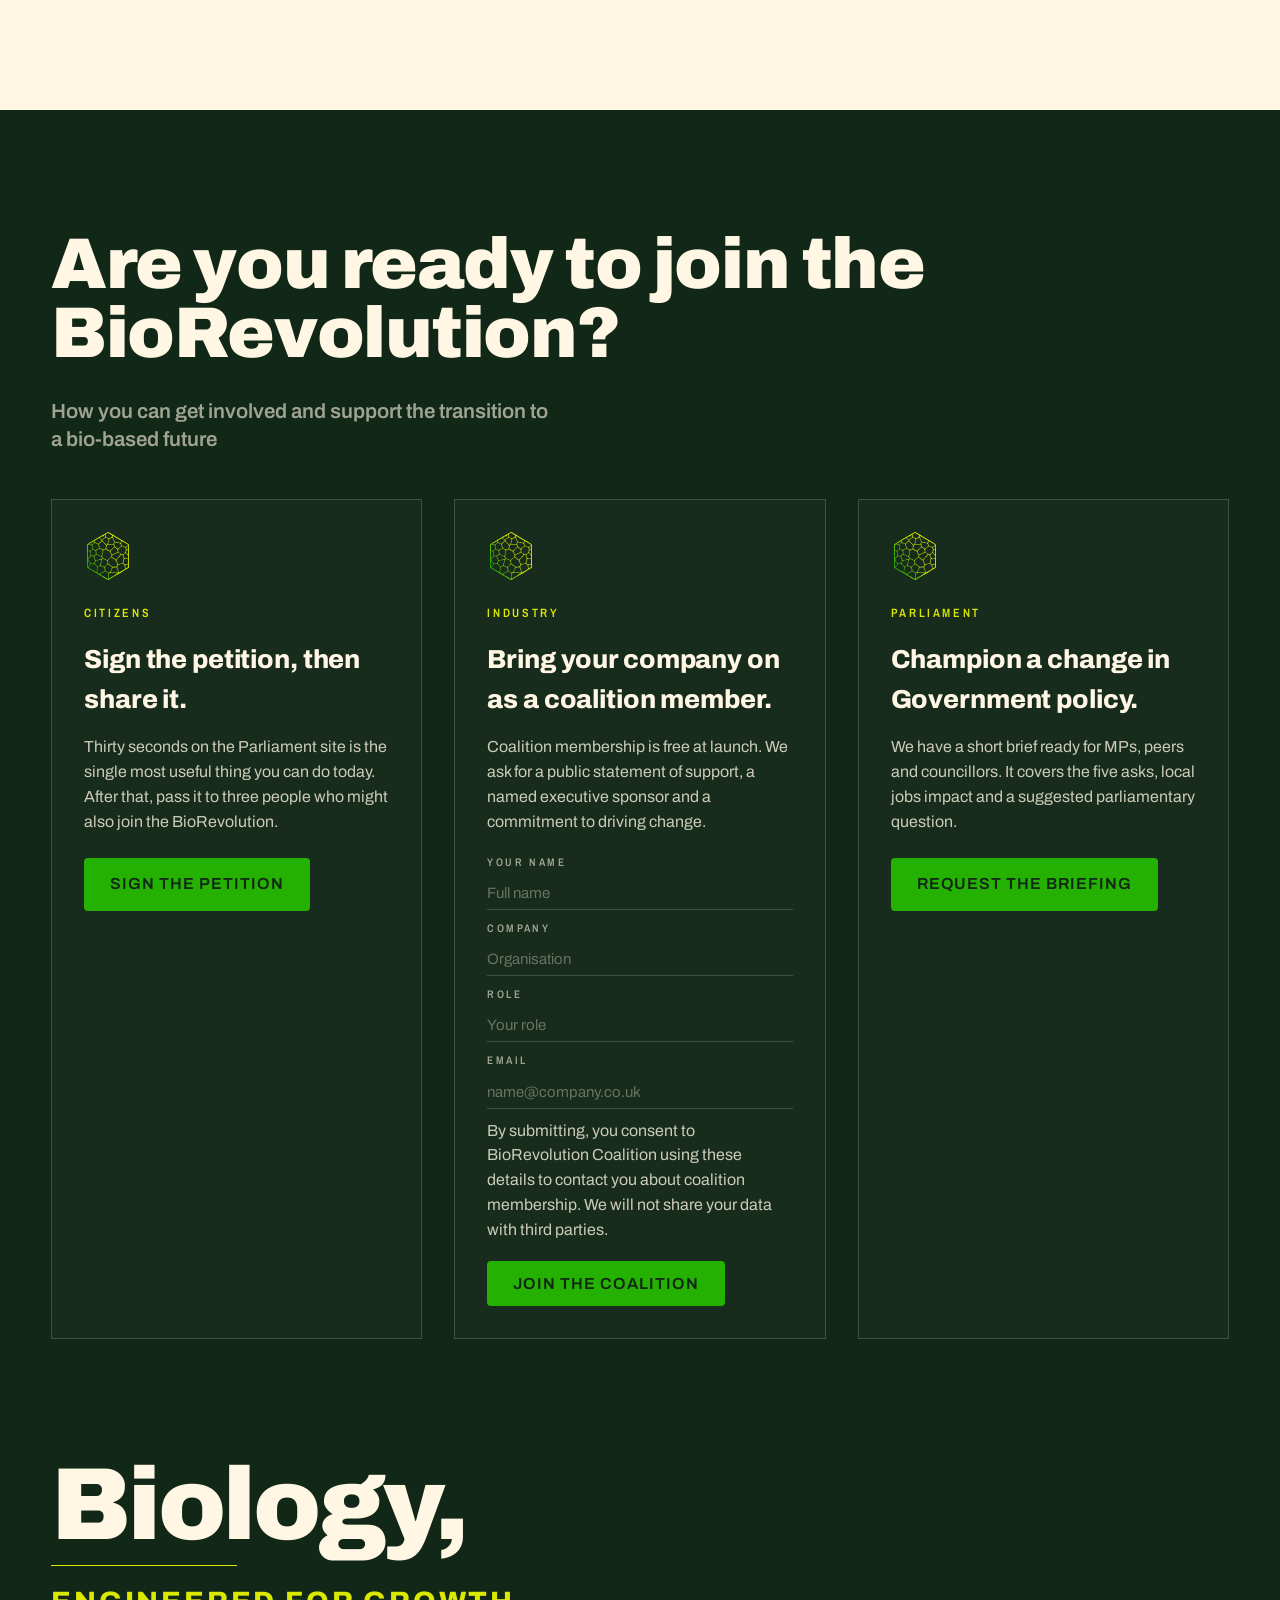
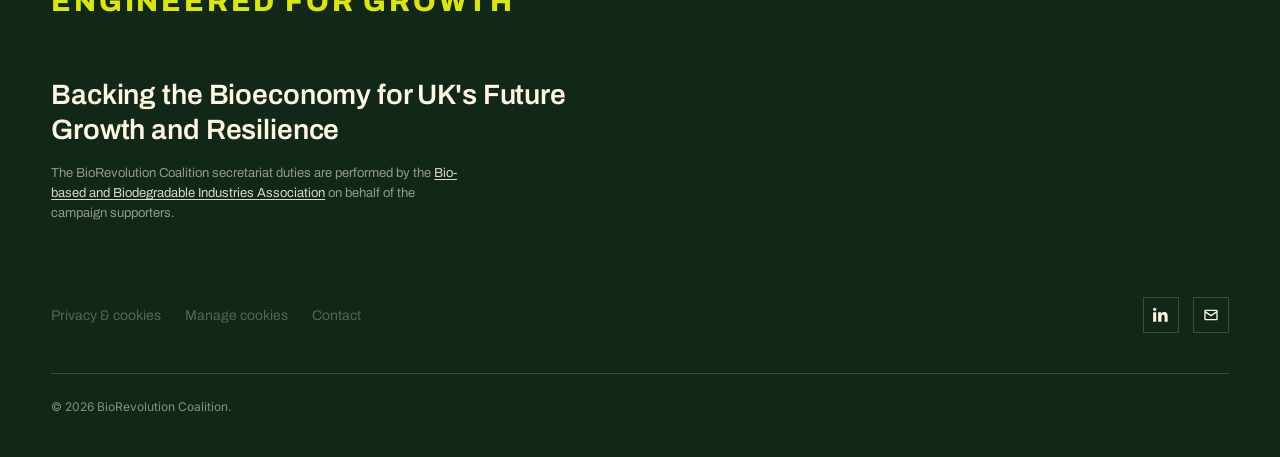
==== commit ab0a664c: "Add petition headline with sketchy green marker highlight Petition section redesign: - New anchor he" ====
--- a/index.html
+++ b/index.html
@@ -71,7 +71,7 @@
   <link href="https://fonts.googleapis.com/css2?family=Archivo:wght@400;600;800;900&family=Archivo+Narrow:wght@600&family=Inter:wght@400;500&display=swap" rel="stylesheet">
 
   <meta name="robots" content="index, follow, max-image-preview:large" />
-  <link rel="stylesheet" href="styles.css?v=20260605c" />
+  <link rel="stylesheet" href="styles.css?v=20260708" />
 </head>
 <body>
 
@@ -138,15 +138,16 @@
 <!-- =========================================================
      S2  PETITION  (light)
      ========================================================= -->
-<section class="bk light" id="petition" aria-labelledby="petitionH2">
+<section class="bk light" id="petition" aria-labelledby="petitionAnchor">
   <div class="wrap">
-    <div class="running">
-      <span>01 · Petition<span class="dot"></span>Parliament.uk</span>
+    <div class="petition-intro">
+      <h2 class="petition-anchor" id="petitionAnchor"><span class="hl">Stop taxing <span class="nowrap">British-made</span>, <br class="anchor-br"><span class="nowrap">plant-based</span> products <br class="anchor-br">like they're oil.</span></h2>
+      <p class="petition-lede">The everyday things we use - packaging, cosmetics, food - can be made from plants and waste instead of imported oil. Outdated UK rules make that harder and more expensive. Fixing them would cut our reliance on fossil fuels, build homegrown industry and create thousands of skilled jobs.</p>
     </div>
 
     <div class="petition-grid">
       <div>
-        <h2 class="h1" id="petitionH2">Add your voice.</h2>
+        <h3 class="petition-subhead">Add your voice.</h3>
 
         <div class="body">
           <p>Signing takes just thirty seconds. At 10,000 signatures the Government must respond. At 100,000 it must be considered for debate in Parliament. Every signature moves the threshold closer.</p>
@@ -306,10 +307,6 @@
      ========================================================= -->
 <section class="bk dark" id="challenge" aria-labelledby="challengeH2">
   <div class="wrap">
-    <div class="running">
-      <span>02 · What's the issue</span>
-    </div>
-
     <h2 class="h1" id="challengeH2">Challenge</h2>
     <p class="lead muted tight wider">The problem is not the science. The technology to replace fossil oil resources with bio-based resources works, and is deployable now. The flaw is in how the system around it is governed.</p>
 
@@ -344,10 +341,6 @@
      ========================================================= -->
 <section class="bk dark" id="situation" aria-labelledby="situationH2">
   <div class="wrap">
-    <div class="running">
-      <span>03 · Situation</span>
-    </div>
-
     <span class="label">The carbon question</span>
     <h2 class="h1" id="situationH2">Current situation</h2>
     <h3 class="h2" style="font-weight: 600; max-width: 26ch;">Carbon is a building block of modern life. Today, most of it comes from fossil resources - oil and gas.</h3>
@@ -410,10 +403,6 @@
      ========================================================= -->
 <section class="bk light" id="biosolutions" aria-labelledby="biosolH2">
   <div class="wrap">
-    <div class="running">
-      <span>04 · Bio-based Solutions<span class="dot"></span>Explainer</span>
-    </div>
-
     <span class="label">In short</span>
     <h2 class="h1" id="biosolH2">What are Bio-based Solutions?</h2>
     <p class="lead tight widest">Bio-based Solutions are everyday products made from natural, renewable bio-based resources such as plants, microbes and agricultural wastes, instead of fossil resources like oil, coal or gas. In simple terms, they use carbon from nature rather than carbon taken from underground.</p>
@@ -541,10 +530,6 @@
      ========================================================= -->
 <section class="bk light" id="solution" aria-labelledby="solutionH2">
   <div class="wrap">
-    <div class="running">
-      <span>05 · Solution<span class="dot"></span>Five-point roadmap</span>
-    </div>
-
     <h2 class="h1" id="solutionH2">A roadmap for a UK BioRevolution</h2>
     <p class="lead muted tight wider">The Government has already committed £2 billion over 10 years to engineering biology and the wider bioeconomy. To turn that commitment into UK industrial leadership rather than research alone, we propose the following five steps.</p>
 
@@ -615,10 +600,6 @@
      ========================================================= -->
 <section class="bk light" id="case-studies" aria-labelledby="caseH2">
   <div class="wrap">
-    <div class="running">
-      <span>06 · Case studies</span>
-    </div>
-
     <span class="label">In practice</span>
     <h2 class="h1" id="caseH2">Case studies</h2>
     <p class="lead muted tight">Three worked examples of what a coherent Bio-based Solutions policy unlocks in practice. Click to expand.</p>
@@ -734,10 +715,6 @@
      ========================================================= -->
 <section class="bk dark" id="join" aria-labelledby="joinH2">
   <div class="wrap">
-    <div class="running">
-      <span>07 · Join<span class="dot"></span>The coalition</span>
-    </div>
-
     <h2 class="h1" id="joinH2">Are you ready to join the BioRevolution?</h2>
     <p class="lead muted tight">How you can get involved and support the transition to a bio-based future</p>
 
--- a/styles.css
+++ b/styles.css
@@ -404,6 +404,52 @@
 /* =============================================================
    S2  PETITION
    ============================================================= */
+/* Section intro: the campaign anchor statement sits above everything as the
+   primary heading, with a supporting lede. "Add your voice" steps down to a
+   sub-heading (.petition-subhead) so the hierarchy reads top-to-bottom. */
+.petition-intro { margin-bottom: clamp(52px, 7vw, 92px); }
+.petition-anchor {
+  font-weight: 900;
+  font-size: clamp(34px, 5.3vw, 68px);
+  line-height: 1.03;
+  letter-spacing: -.02em;
+  max-width: 64rem;
+  margin: 0 0 .5em;
+}
+/* Keep hyphenated compounds whole so the headline doesn't break mid-word. */
+.petition-anchor .nowrap { white-space: nowrap; }
+/* Sketchy brand-green marker highlight behind the headline. box-decoration-break
+   clones the rough SVG stroke onto each wrapped line so it reads like a
+   hand-drawn highlighter rather than a solid slab. */
+.petition-anchor .hl {
+  -webkit-box-decoration-break: clone;
+  box-decoration-break: clone;
+  background-image: url("data:image/svg+xml,%3Csvg%20xmlns='http://www.w3.org/2000/svg'%20viewBox='0%200%20240%2048'%20preserveAspectRatio='none'%3E%3Cpath%20d='M4,13C42,5,96,10,132,7C176,4,208,8,235,12C239,20,238,33,234,41C196,45,118,41,66,44C38,45,13,44,6,39C1,31,1,19,4,13Z'%20fill='%2324B101'%20fill-opacity='0.5'/%3E%3C/svg%3E");
+  background-repeat: no-repeat;
+  background-position: 0 50%;
+  background-size: 100% 100%;
+  padding: 10px 0.12em;
+  margin: 0 -0.12em;
+}
+/* Controlled line breaks on desktop for a clean, wide three-line statement;
+   let it wrap naturally on small screens. */
+@media (max-width: 700px) { .petition-anchor .anchor-br { display: none; } }
+.petition-lede {
+  font-weight: 600;
+  font-size: clamp(18px, 1.55vw, 21px);
+  line-height: 1.55;
+  max-width: 58ch;
+  text-wrap: pretty;
+  margin: 0;
+}
+.petition-subhead {
+  font-weight: 800;
+  font-size: clamp(29px, 3.4vw, 46px);
+  line-height: 1.05;
+  letter-spacing: -.01em;
+  margin: 0 0 .5em;
+}
+
 .petition-grid {
   display: grid;
   grid-template-columns: minmax(0, 1fr) minmax(0, 1fr);
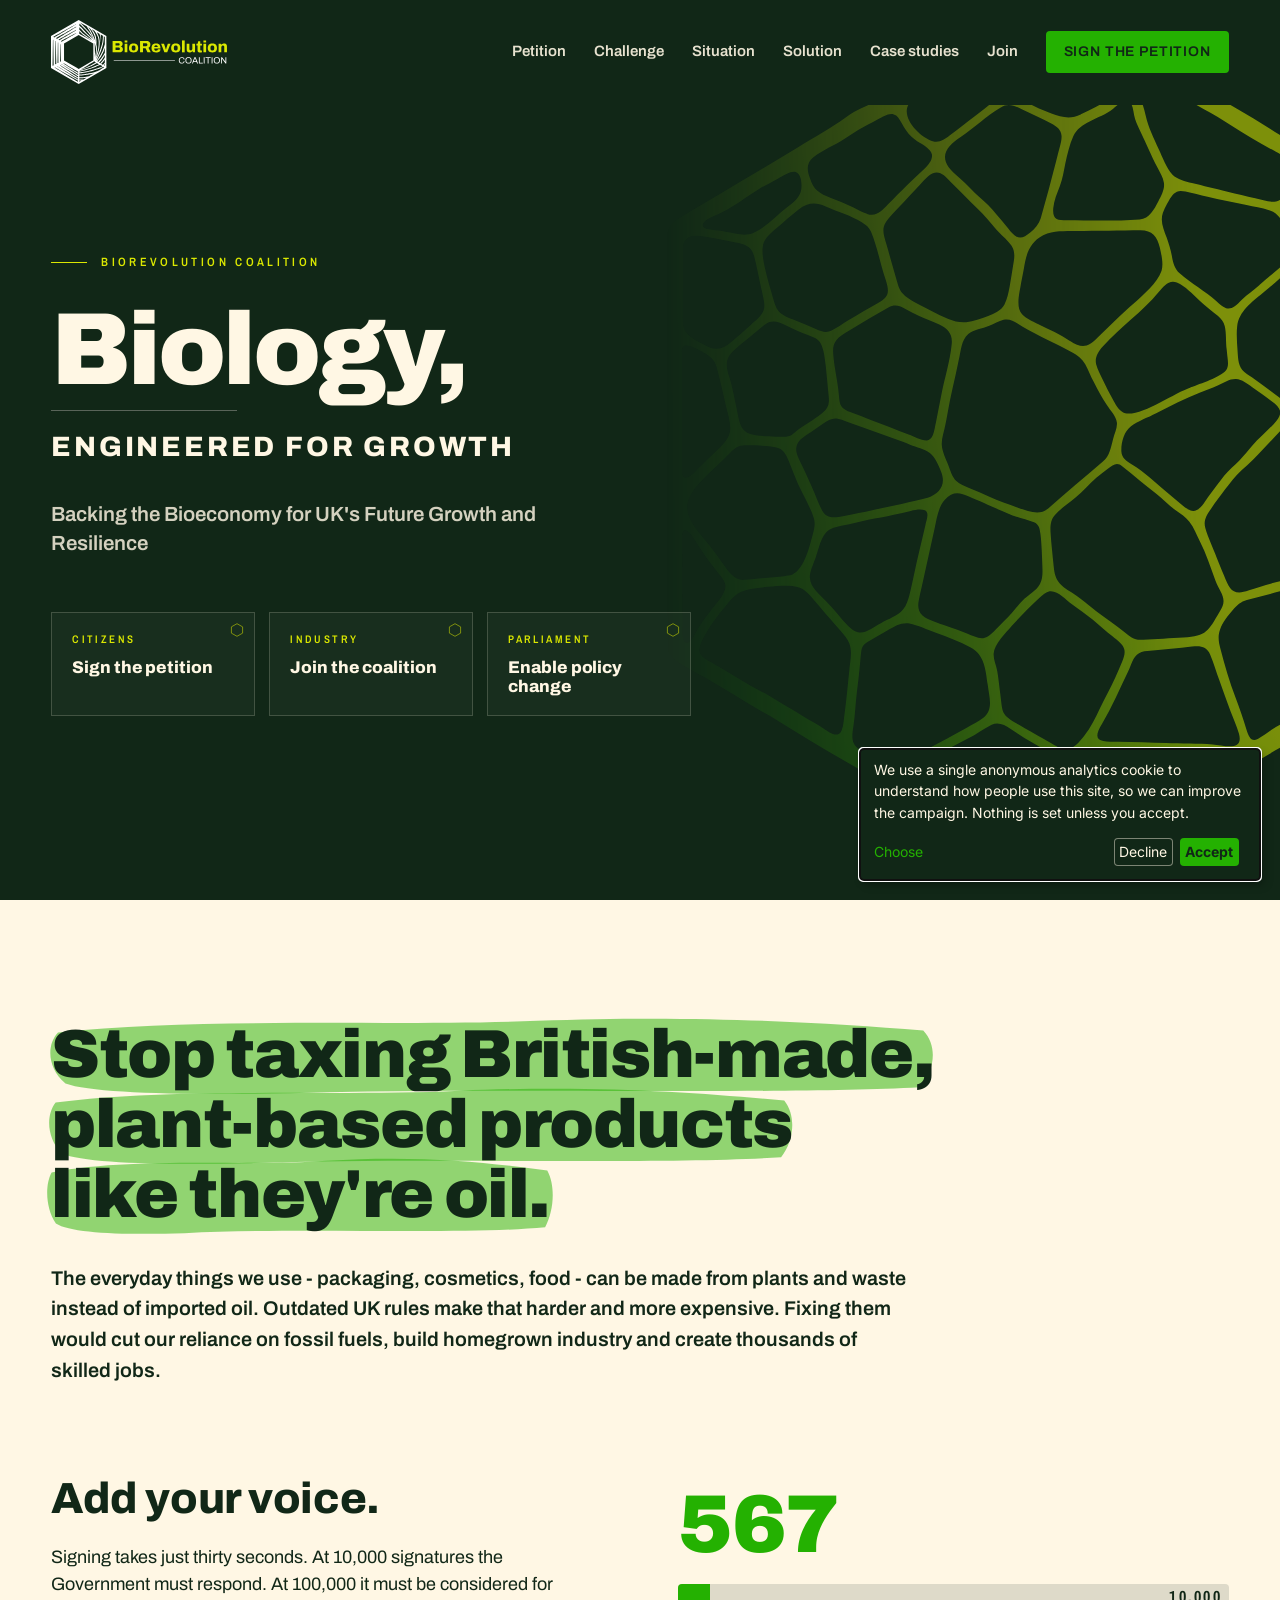
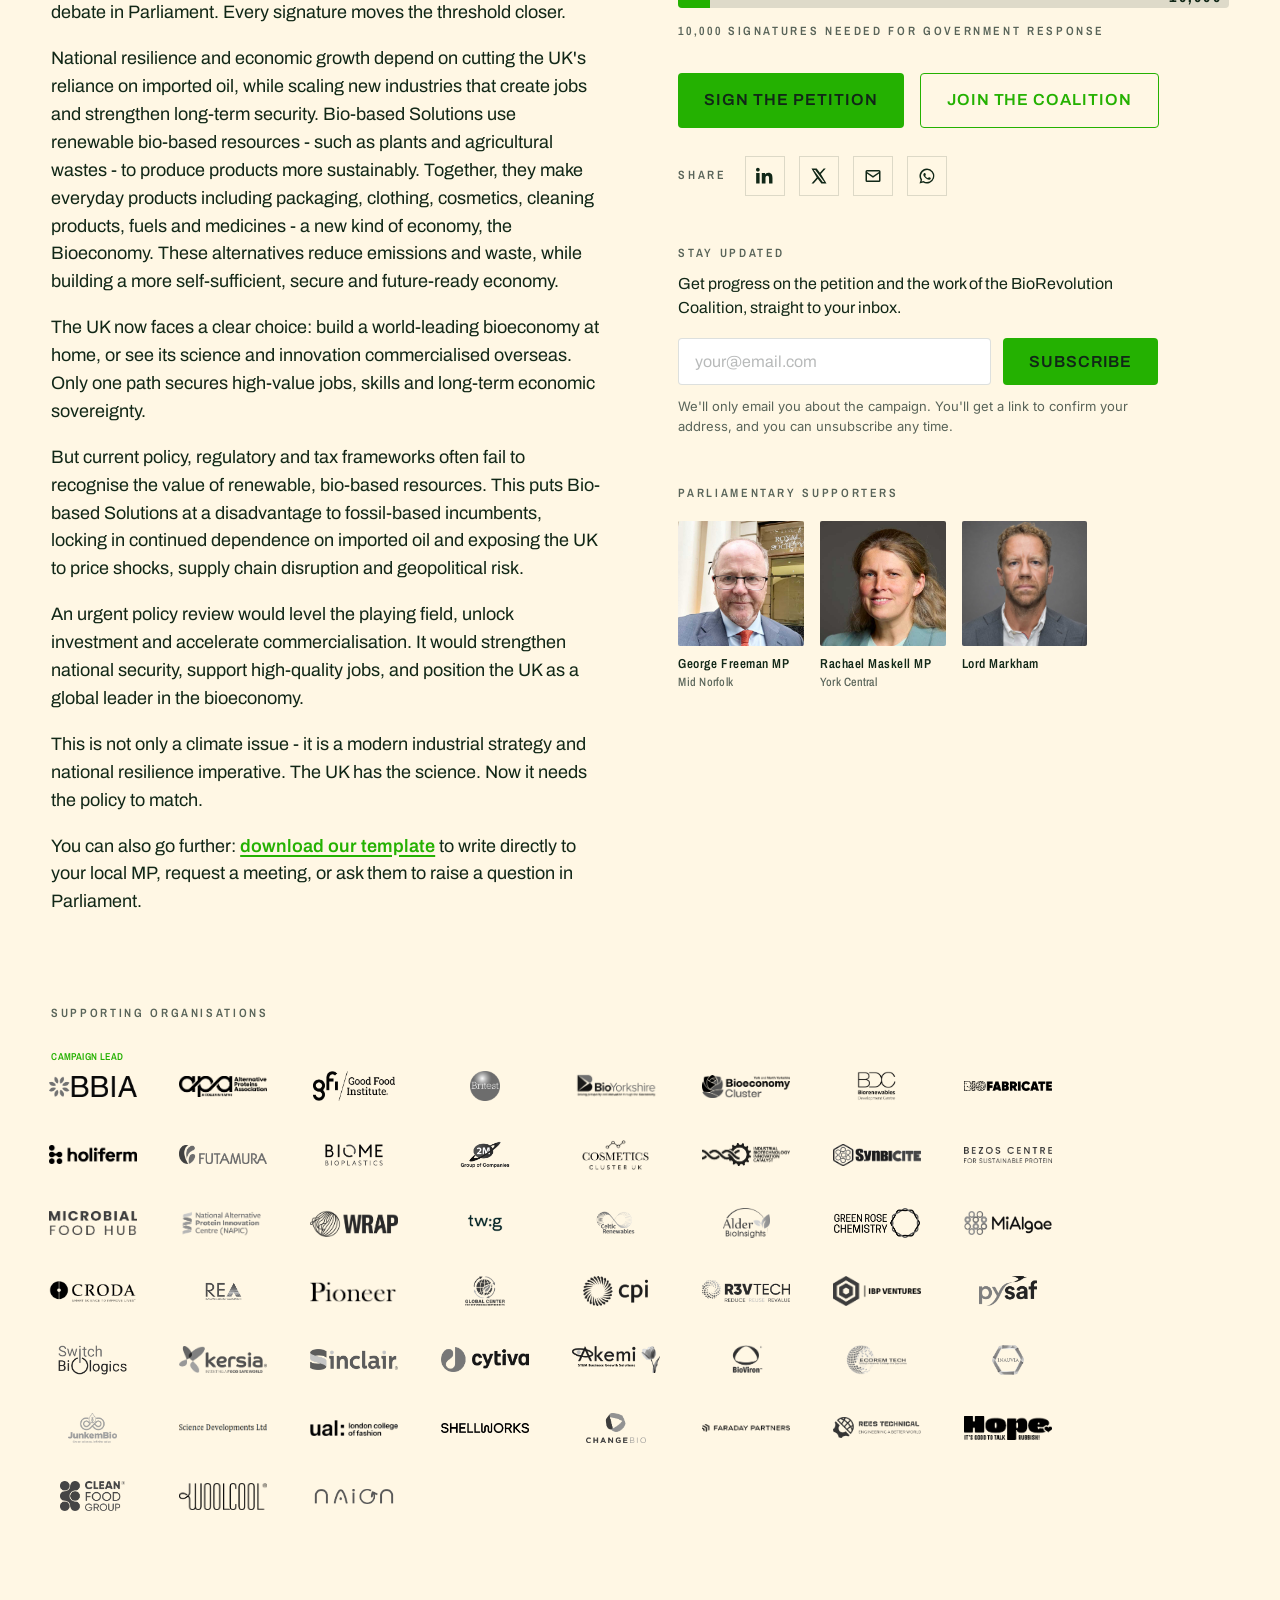
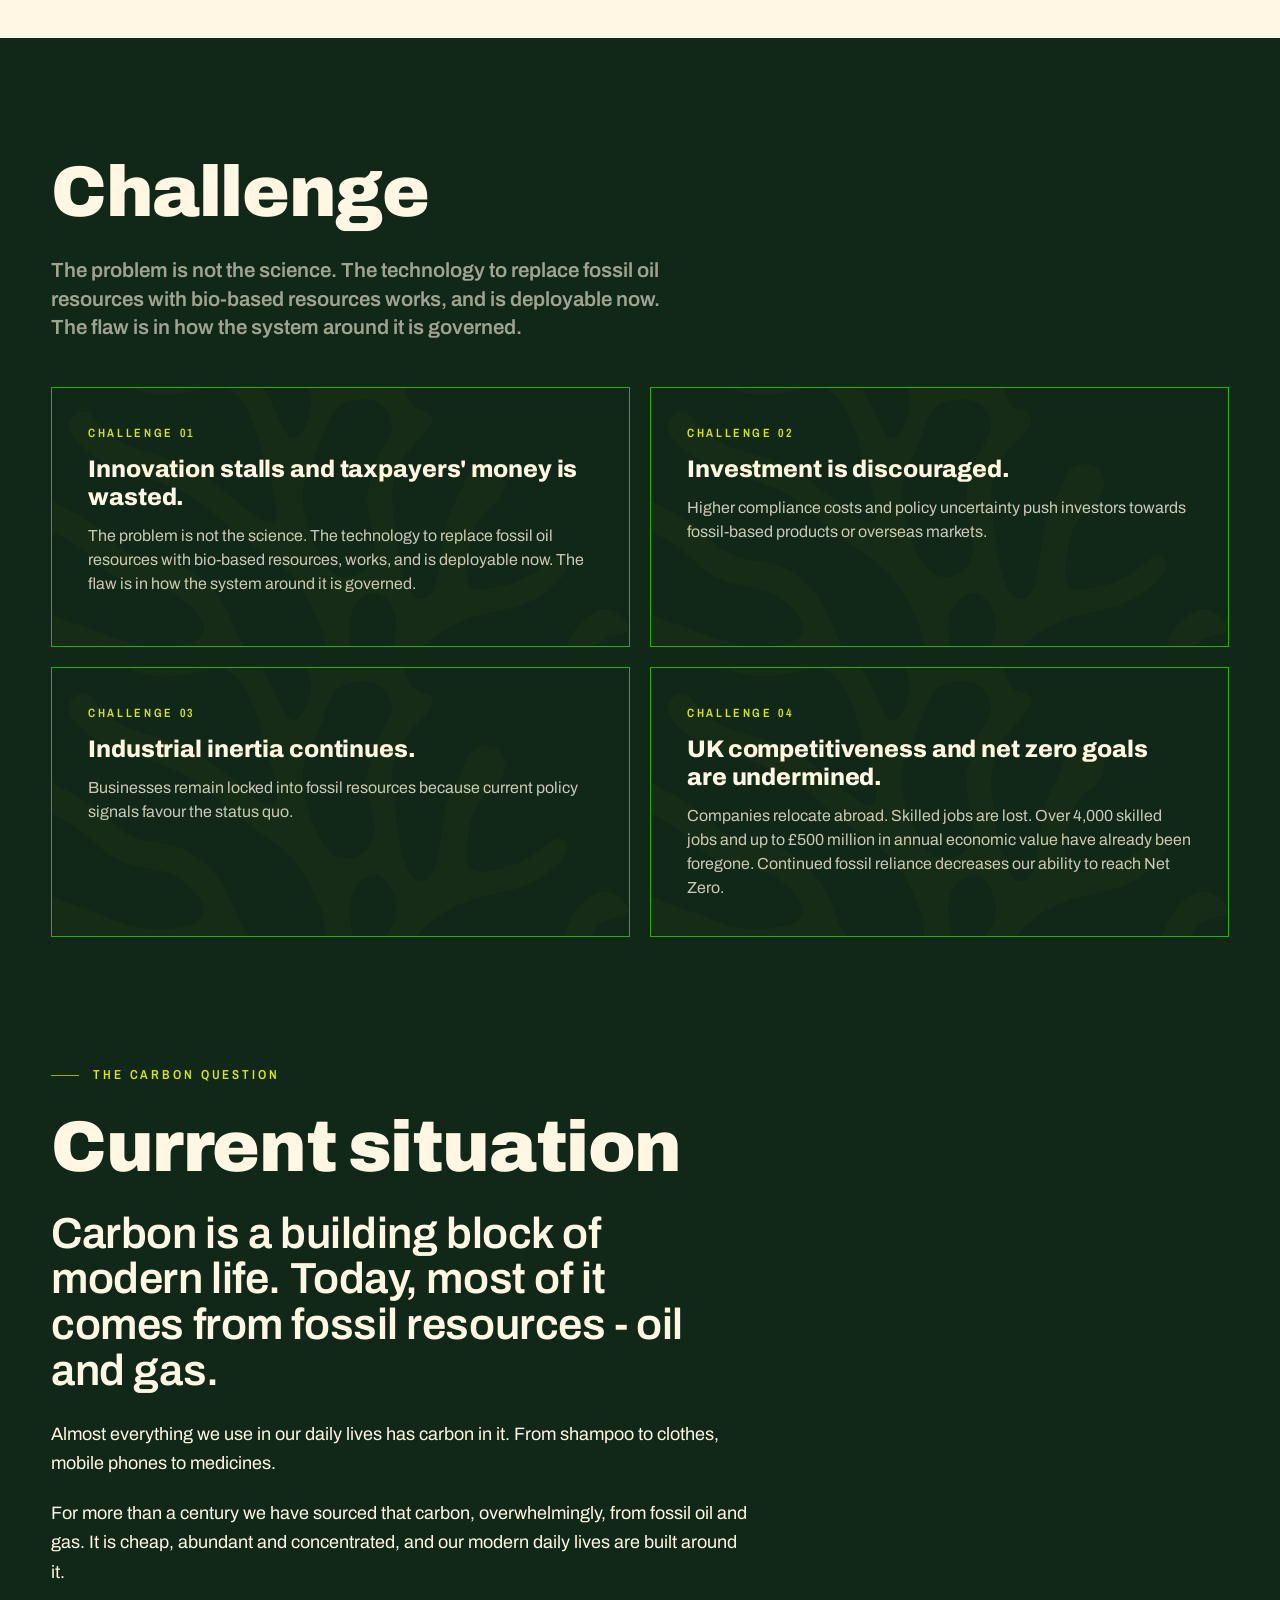
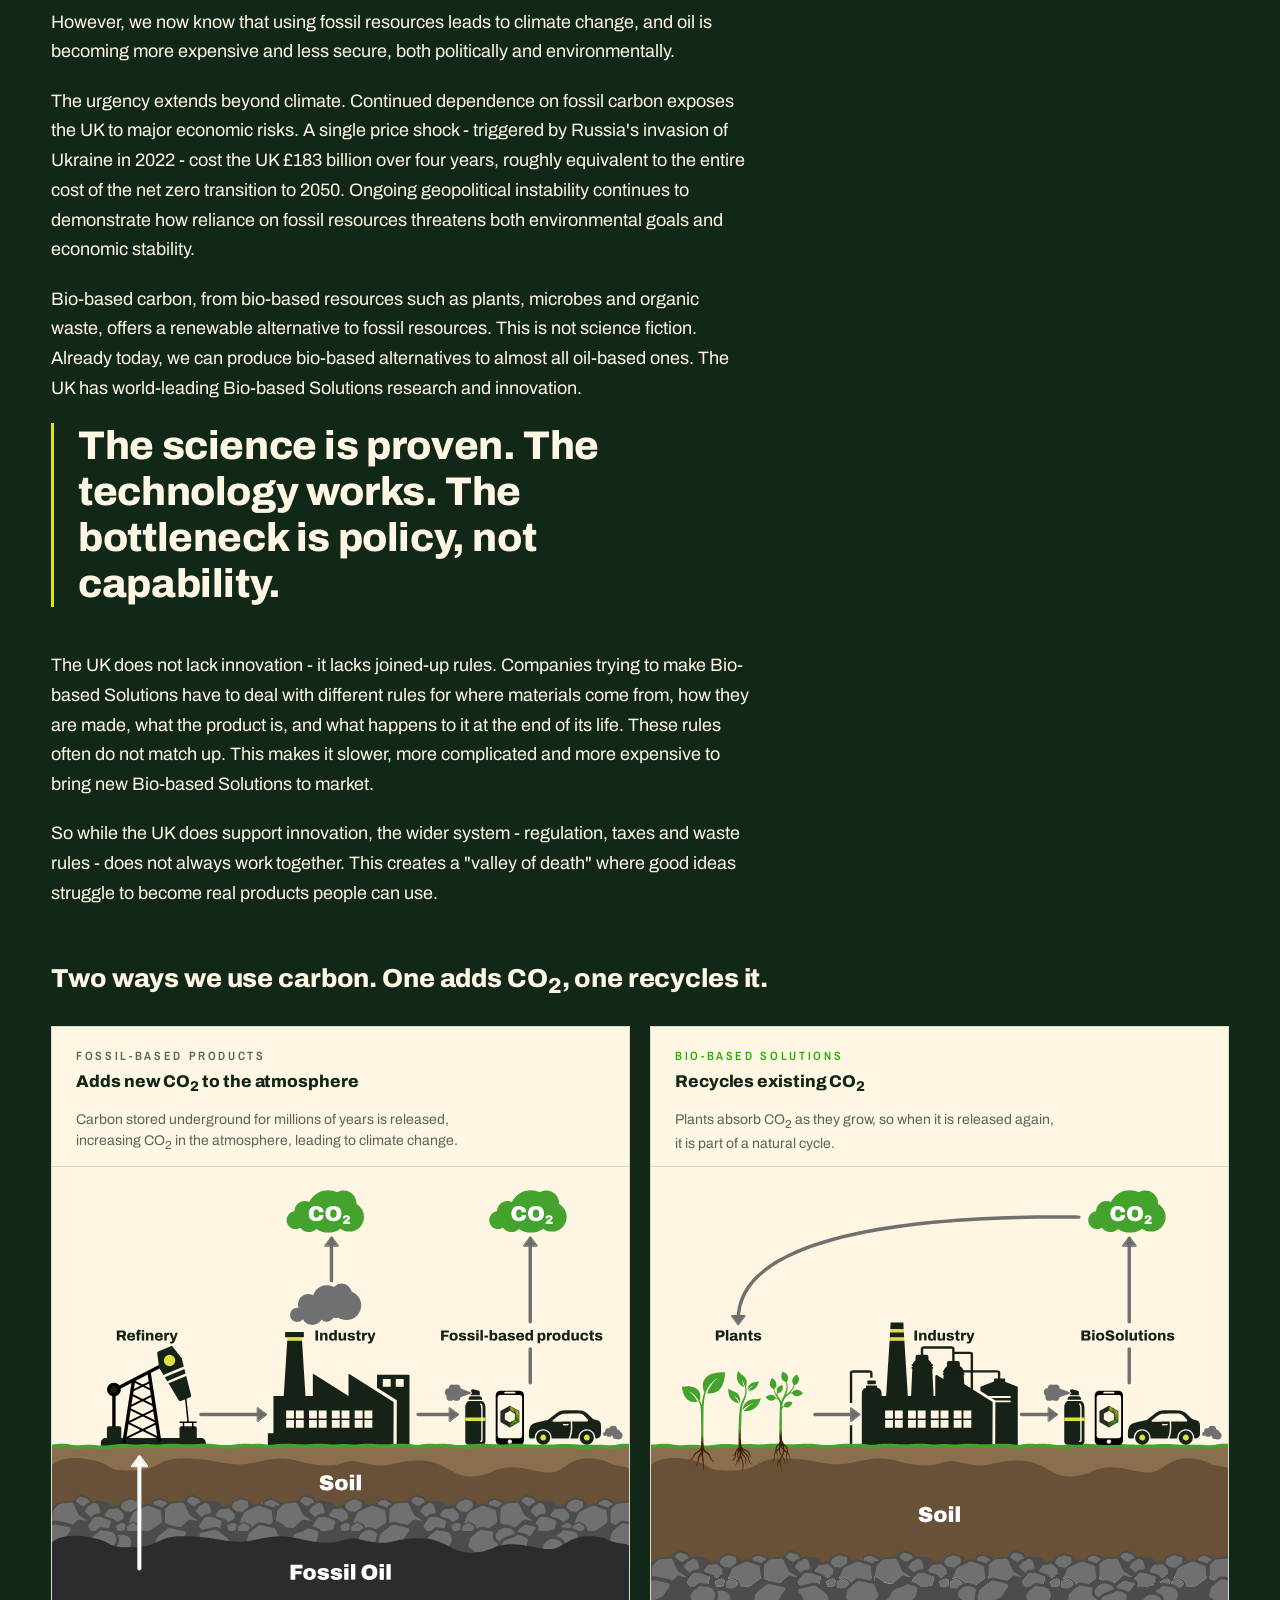
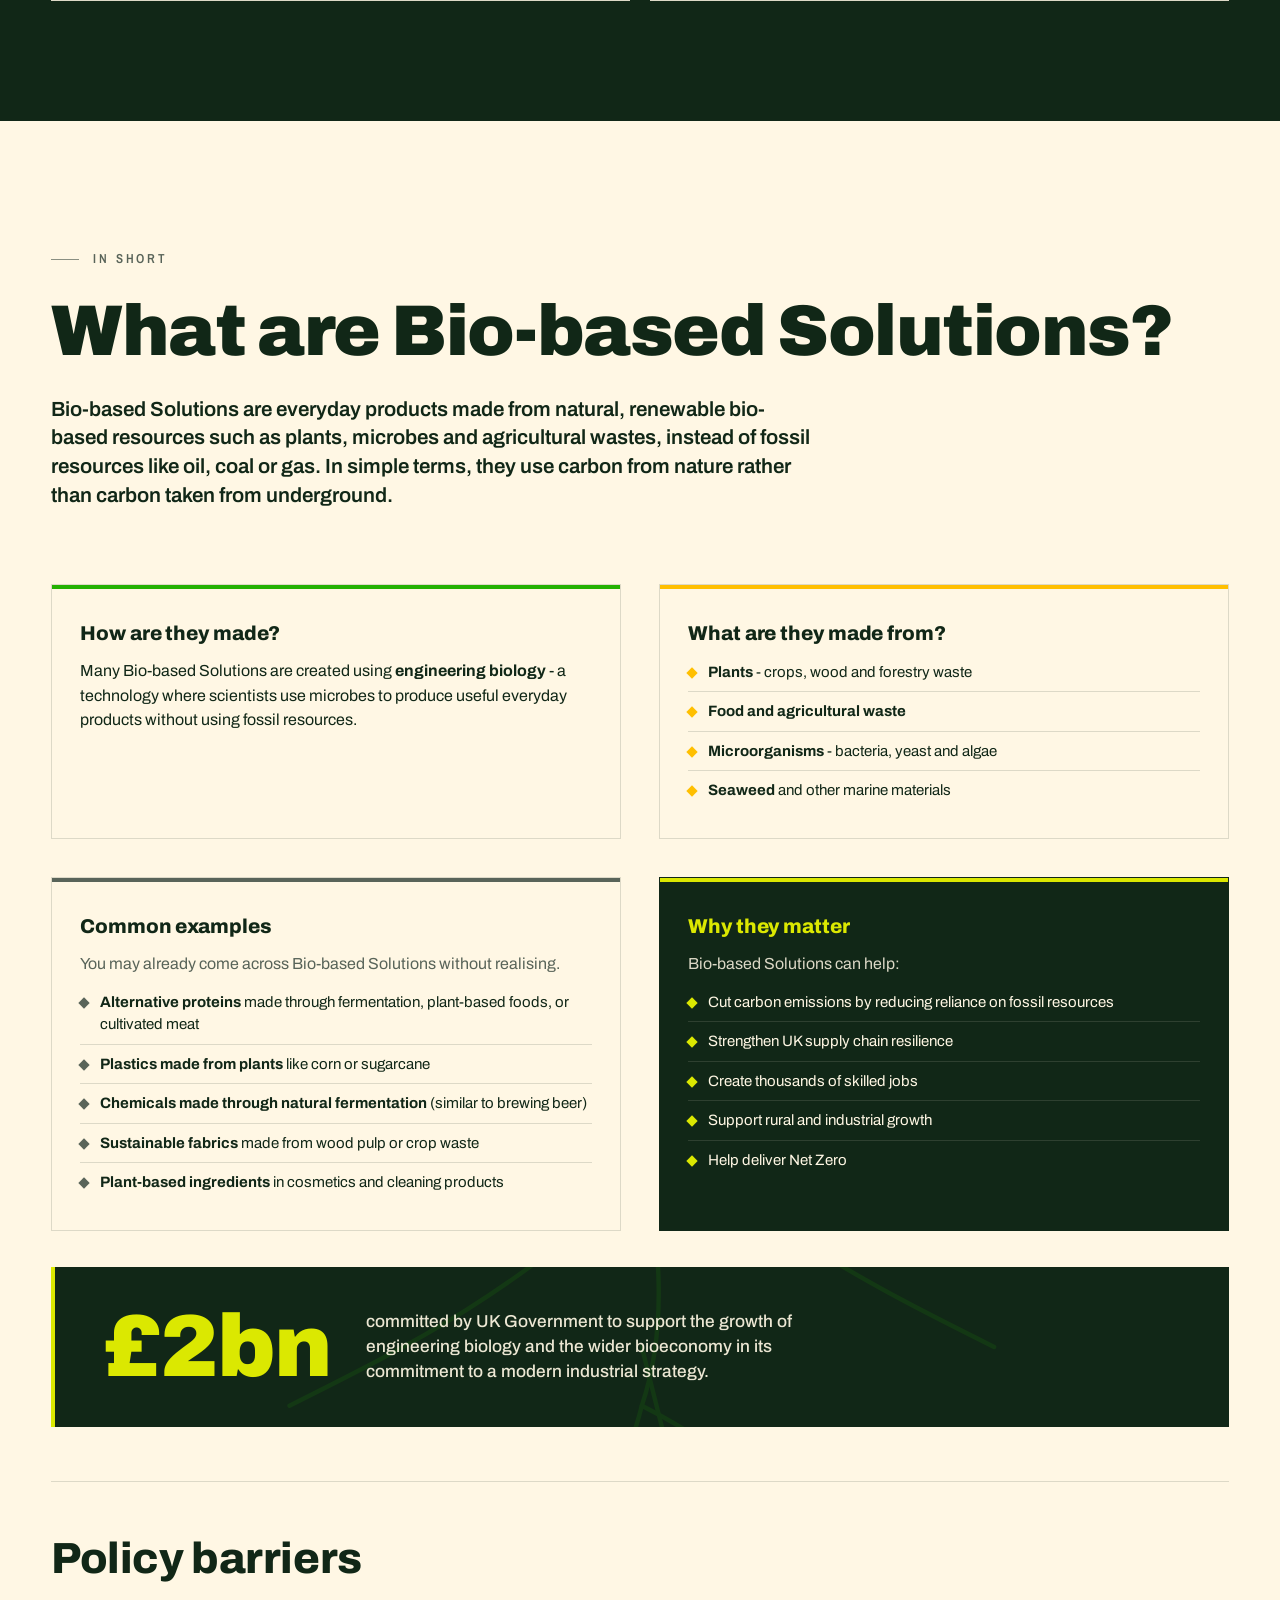
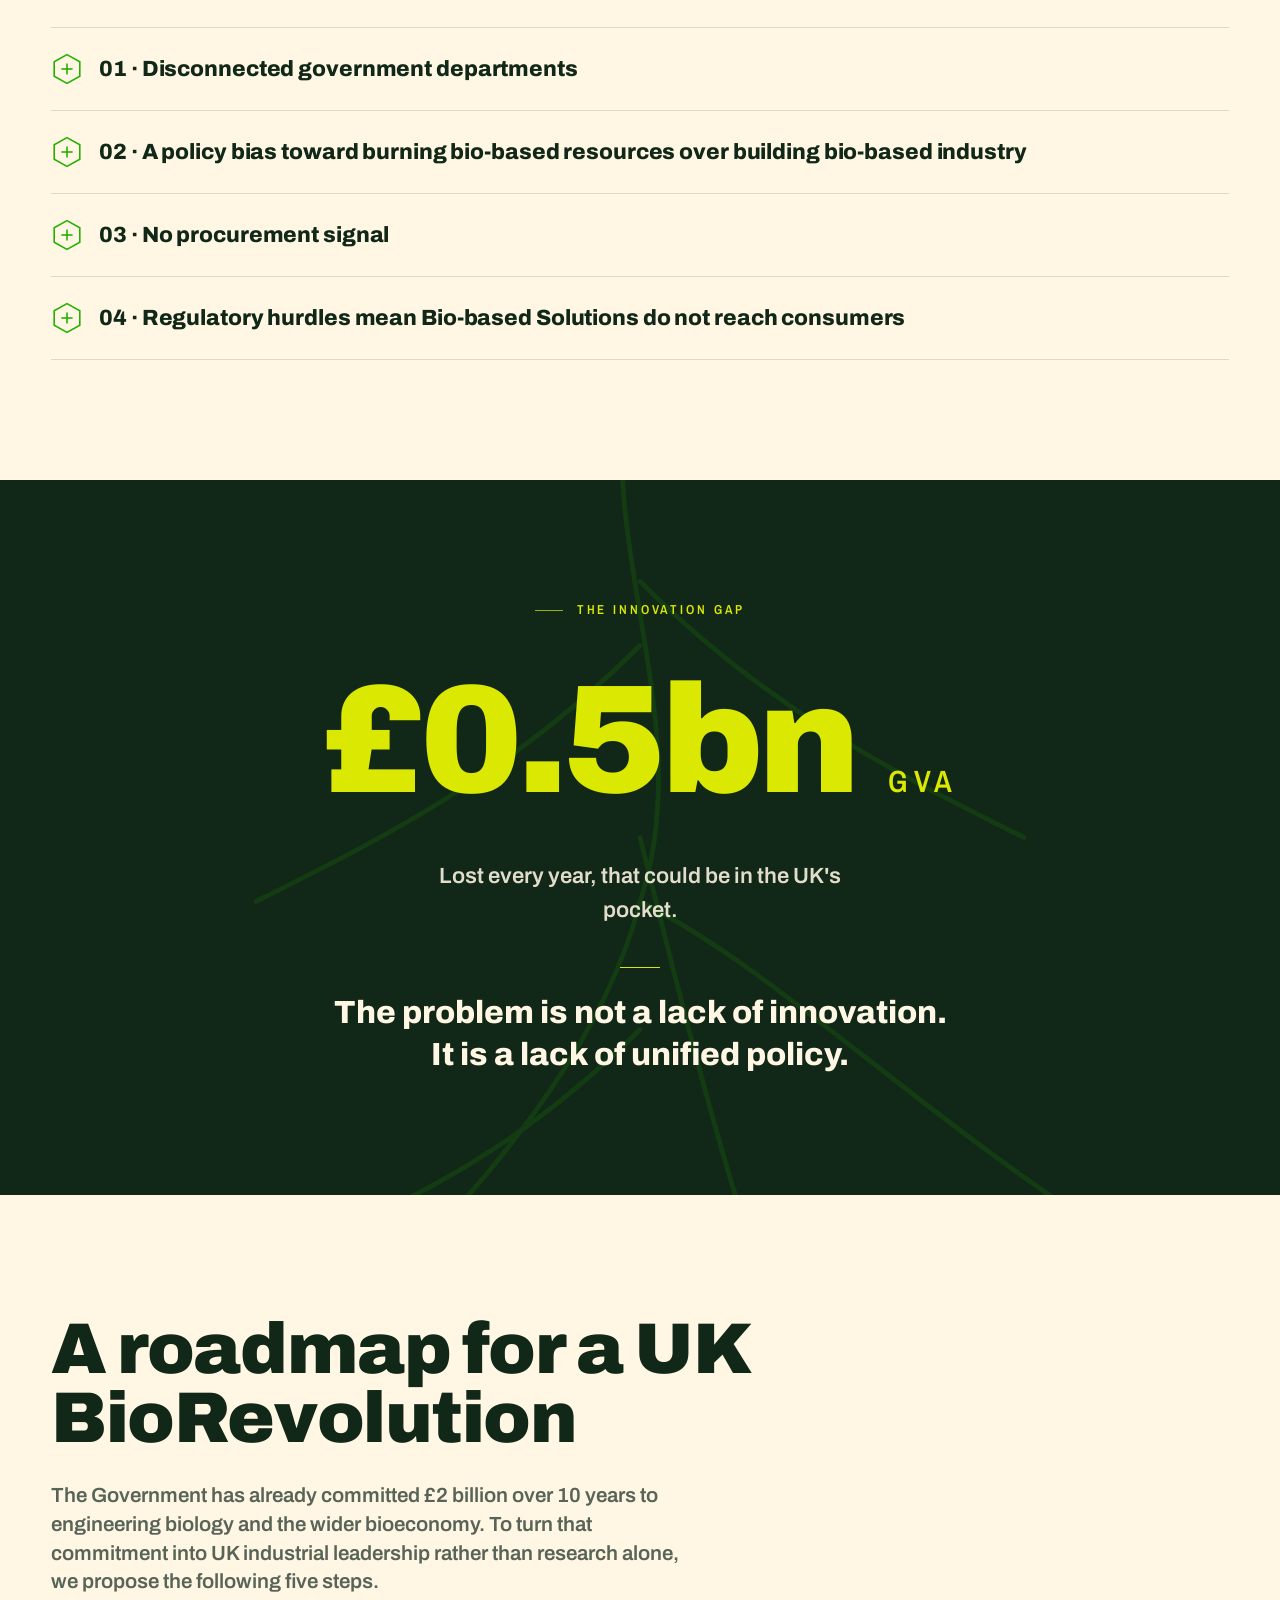
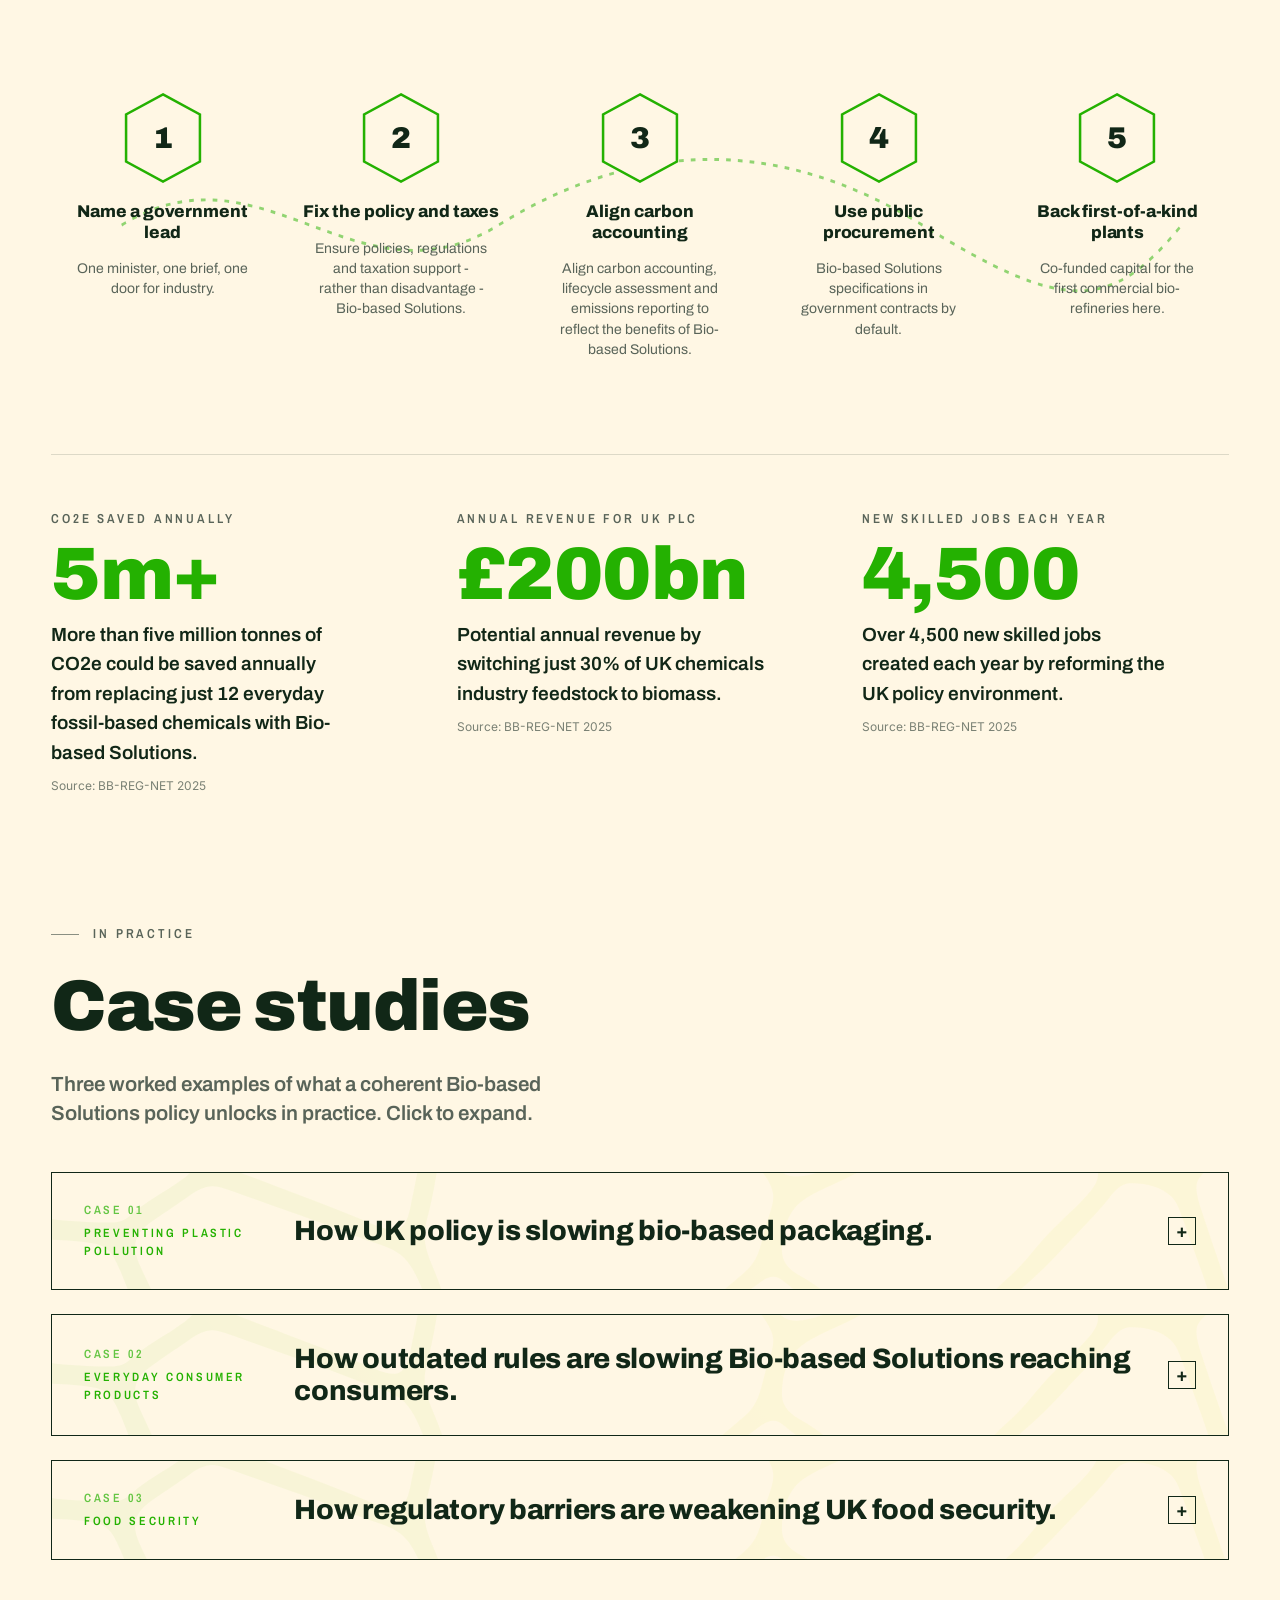
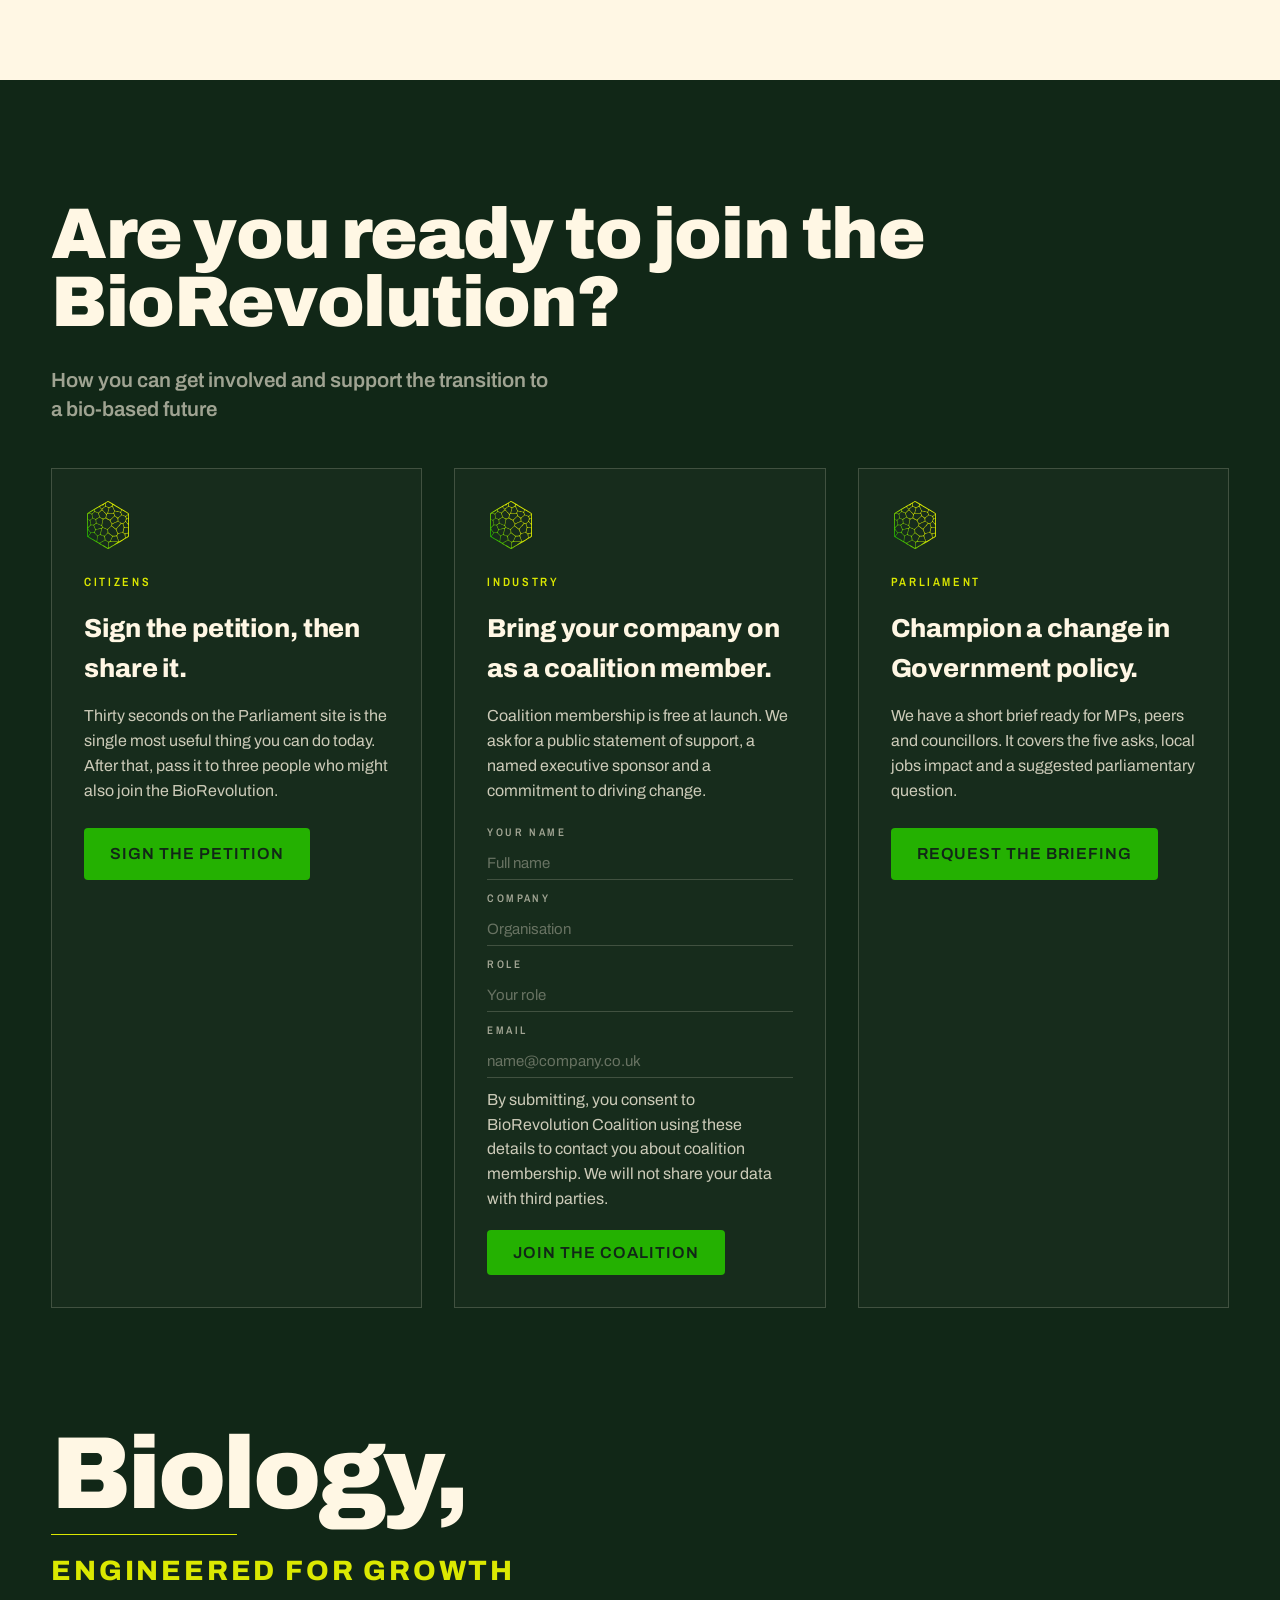
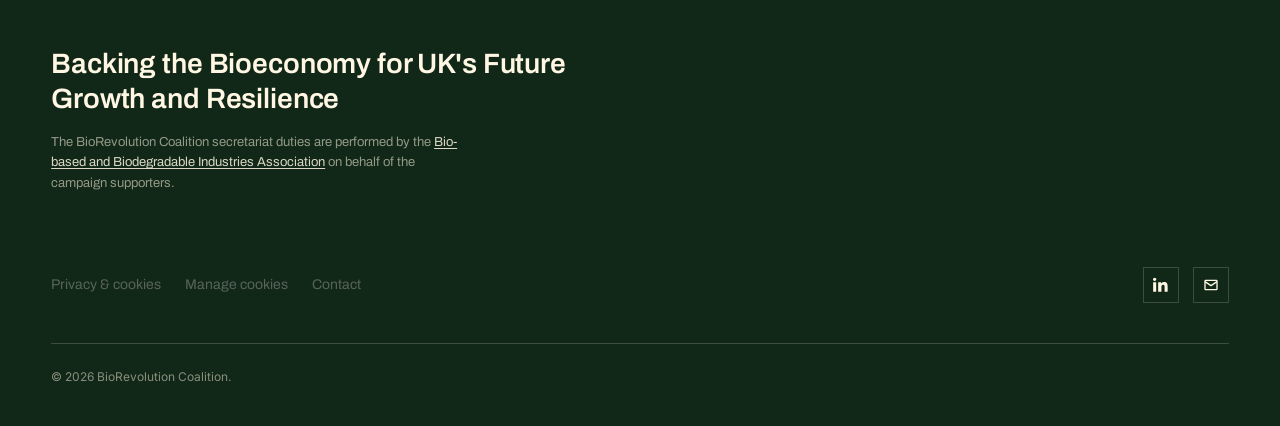
==== commit d8b60faa: "Cache-bust script.js so the counter path fix reaches visitors script.js was loaded unversioned, so b" ====
--- a/index.html
+++ b/index.html
@@ -844,6 +844,6 @@
 <!-- Klaro consent banner/modal mounts here -->
 <div id="klaro"></div>
 
-<script src="script.js"></script>
+<script src="script.js?v=20260708"></script>
 </body>
 </html>
--- a/styles.css
+++ b/styles.css
@@ -438,7 +438,7 @@
   font-weight: 600;
   font-size: clamp(18px, 1.55vw, 21px);
   line-height: 1.55;
-  max-width: 58ch;
+  max-width: 55rem;
   text-wrap: pretty;
   margin: 0;
 }
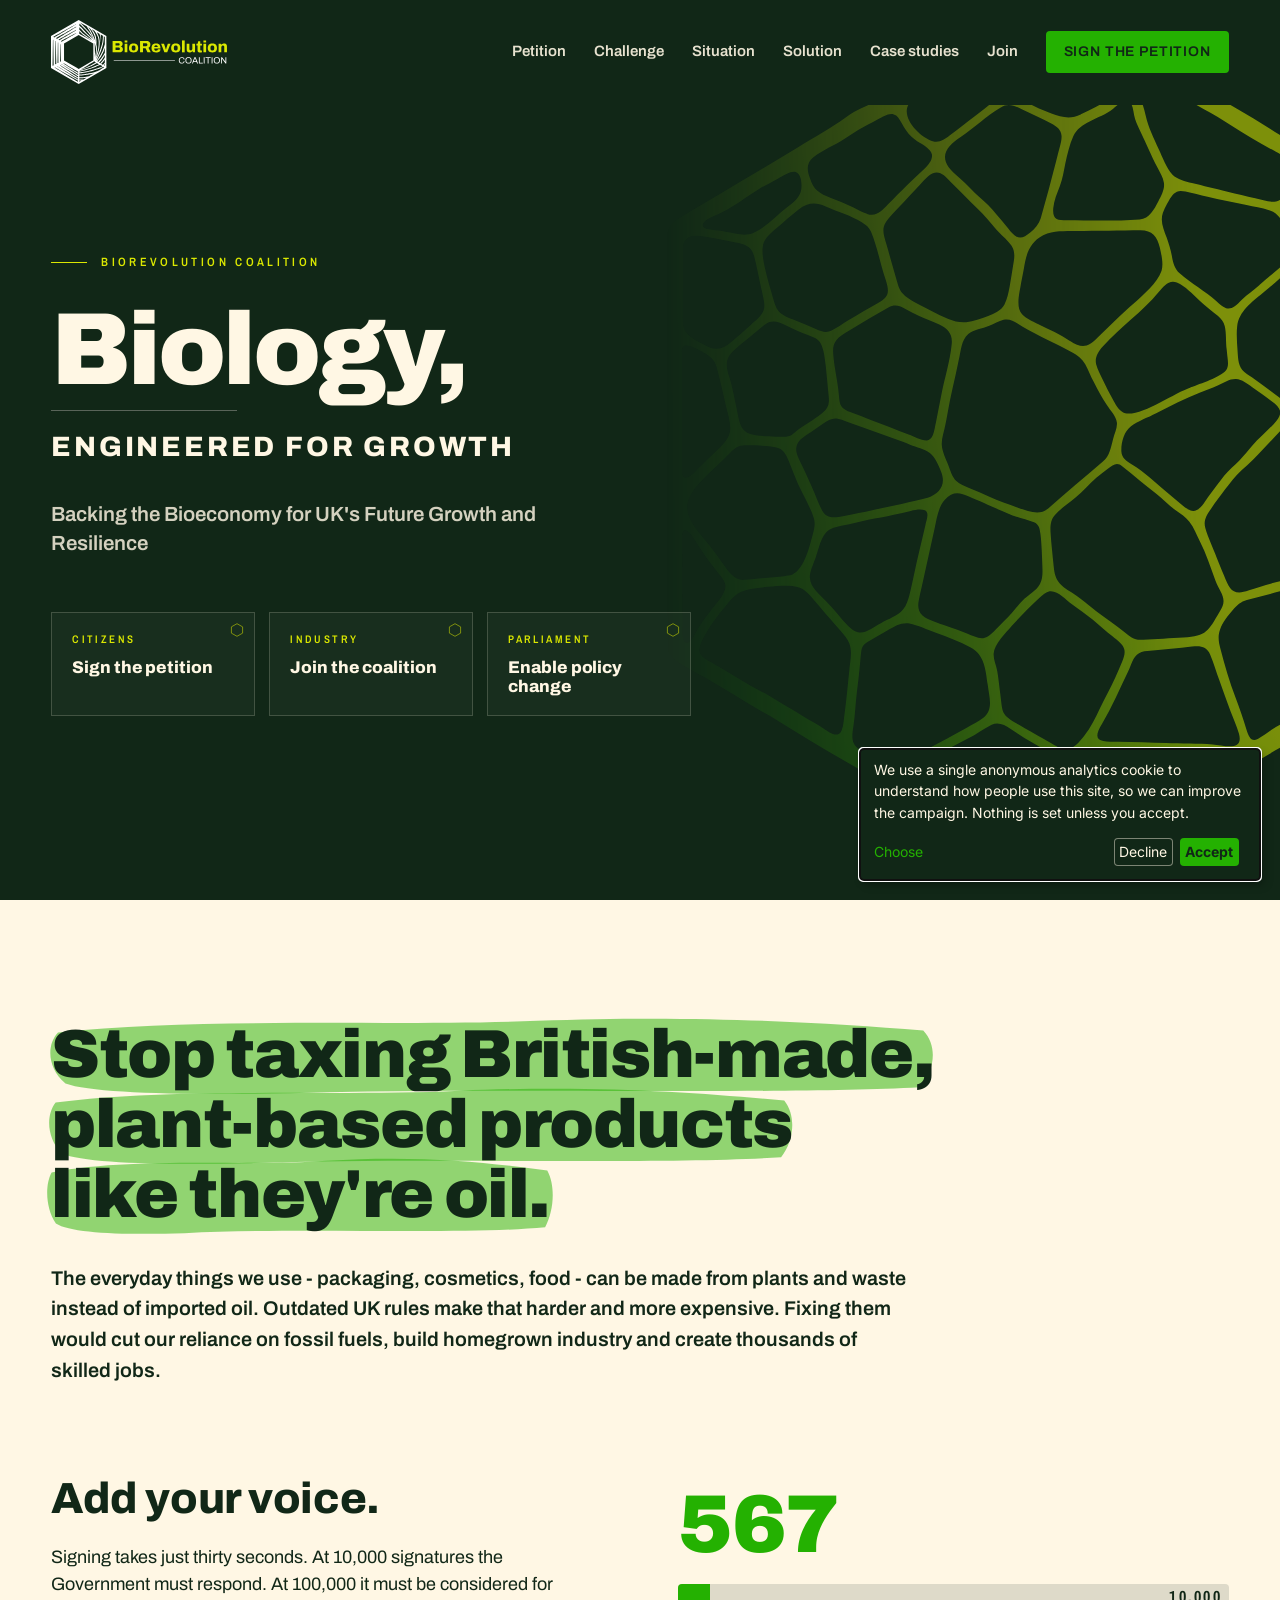
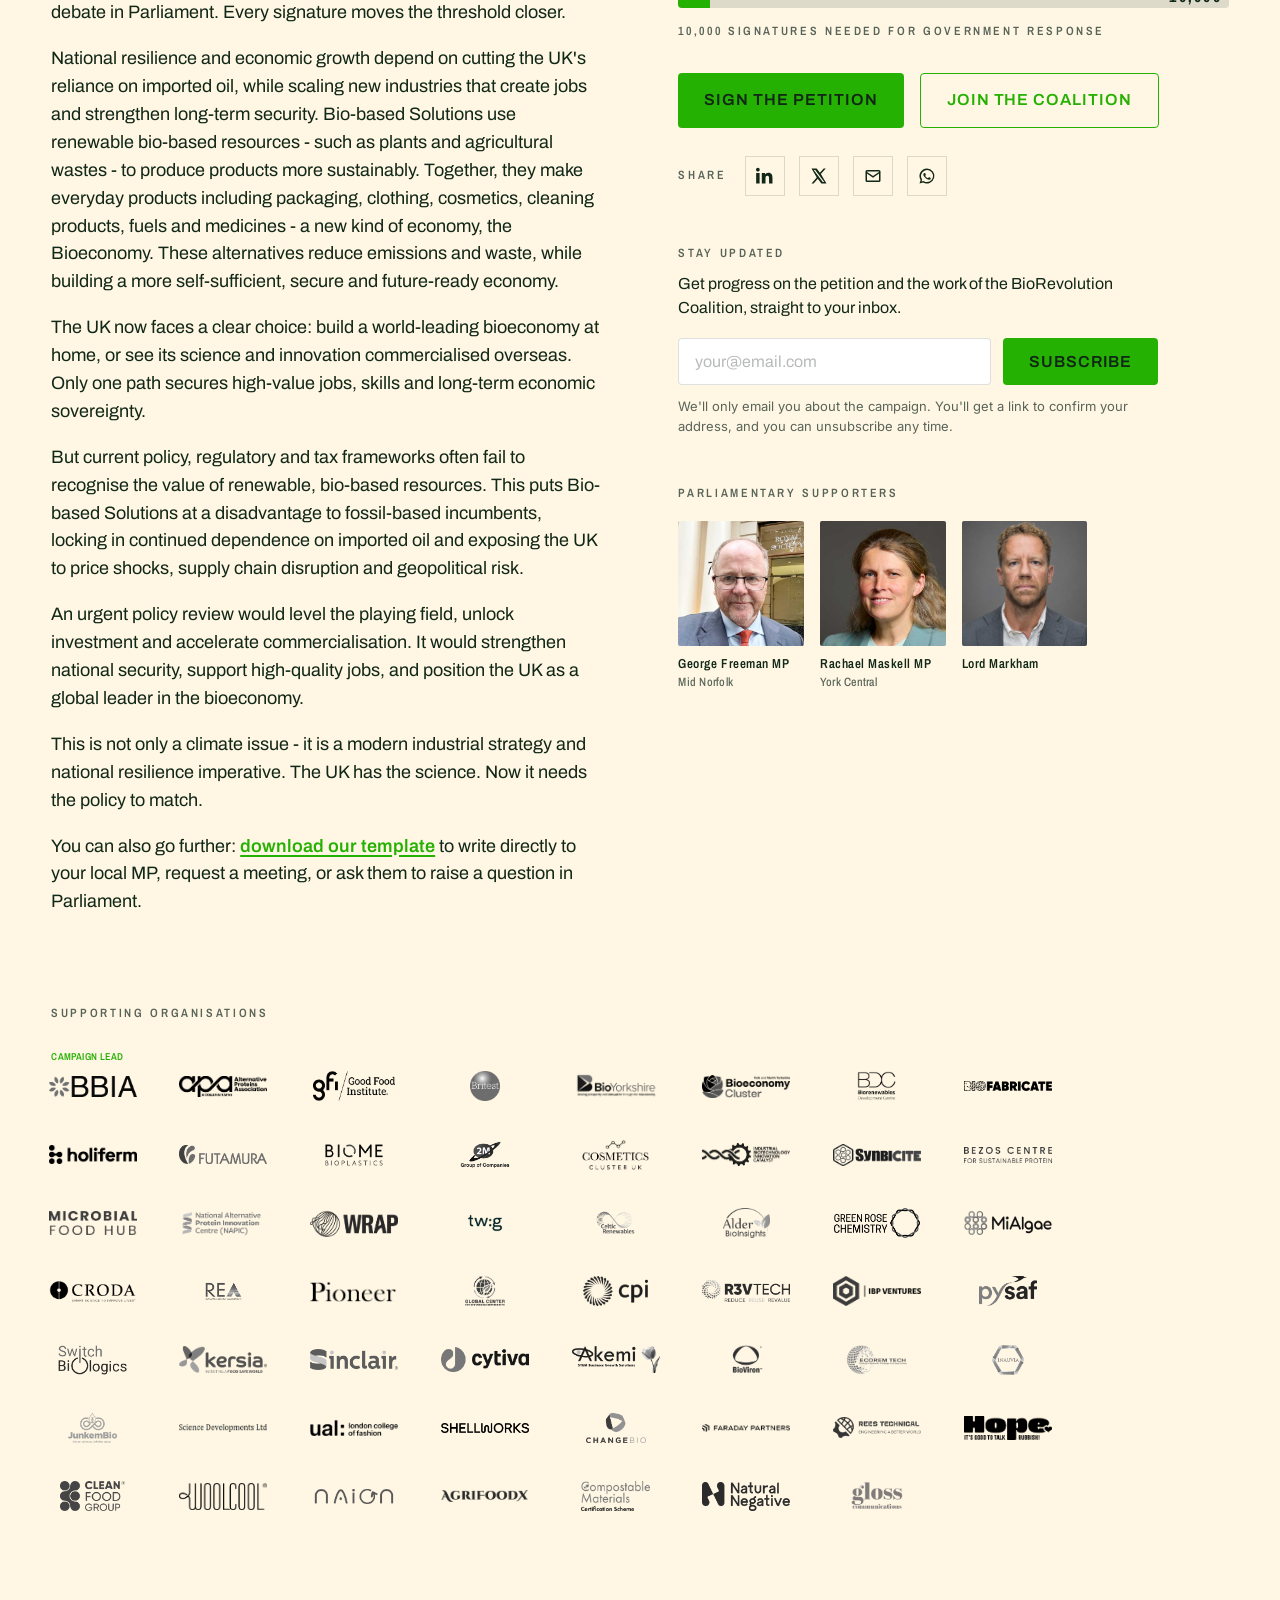
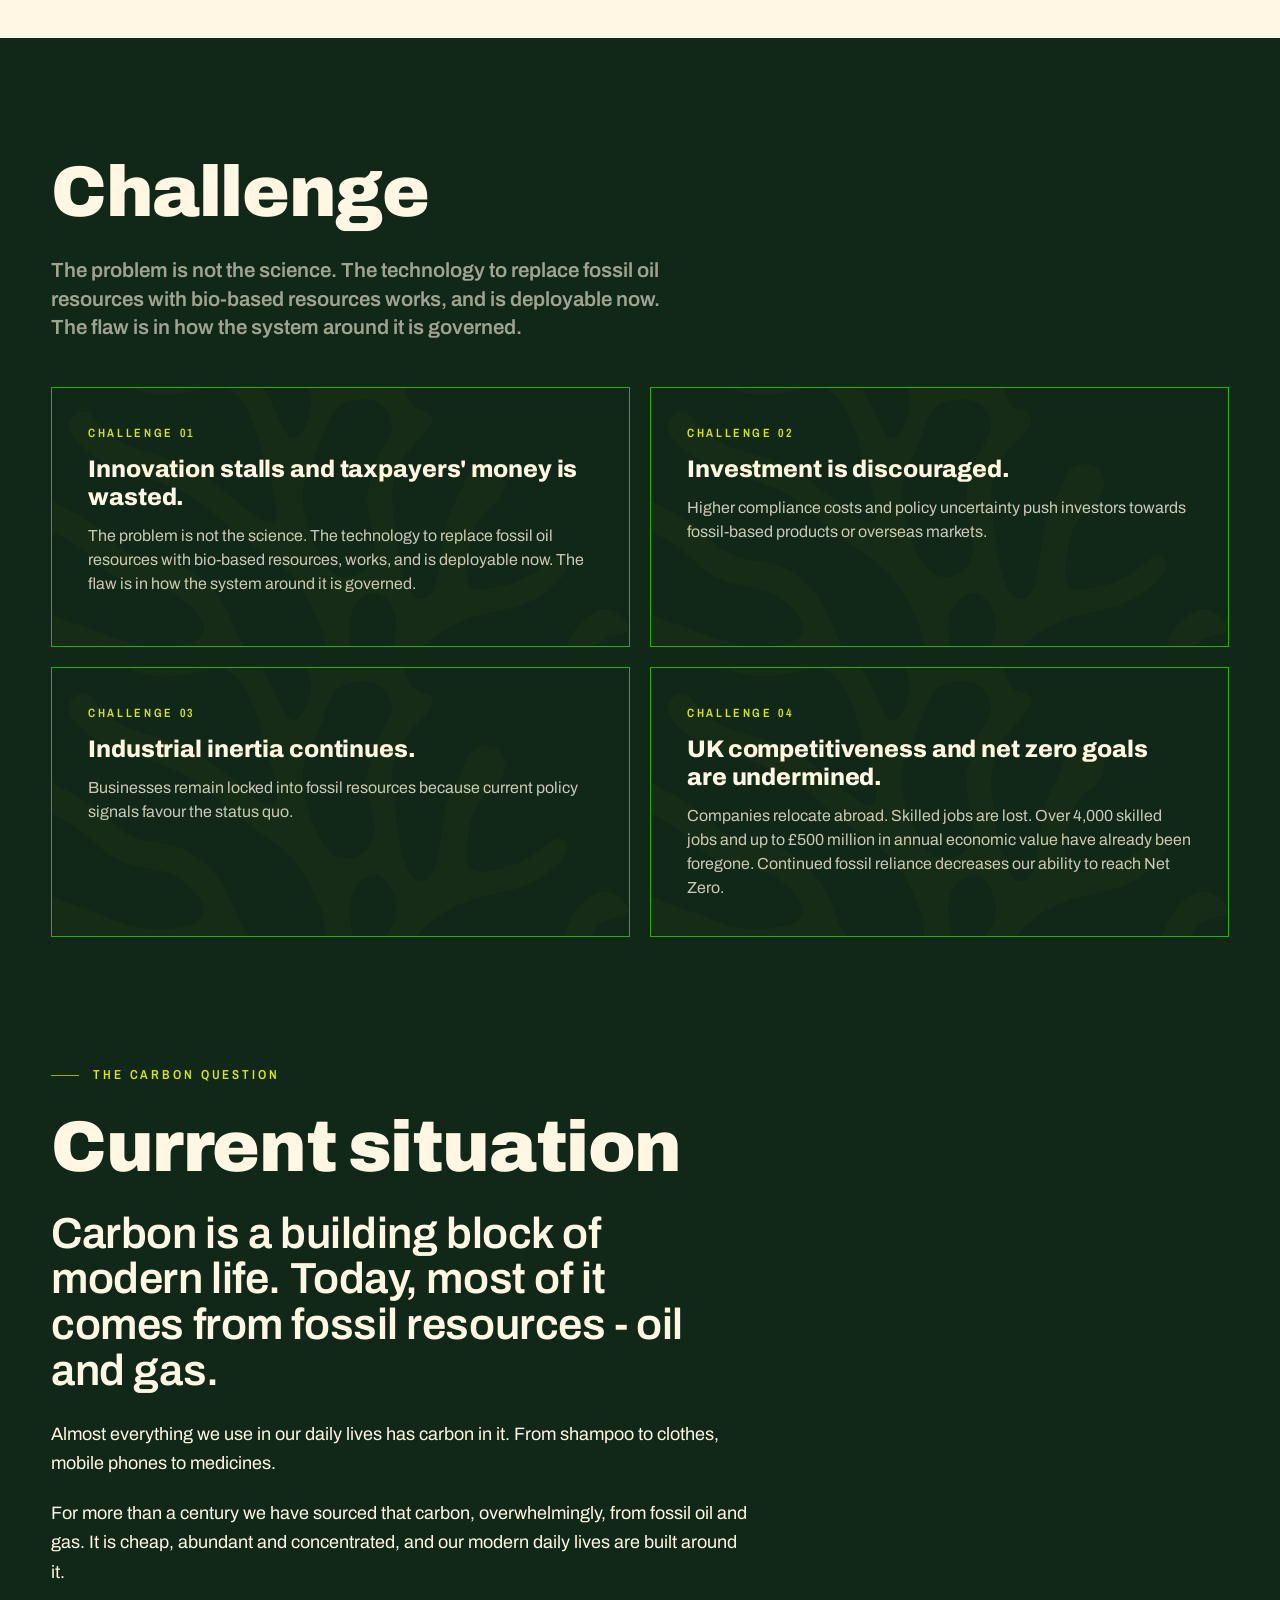
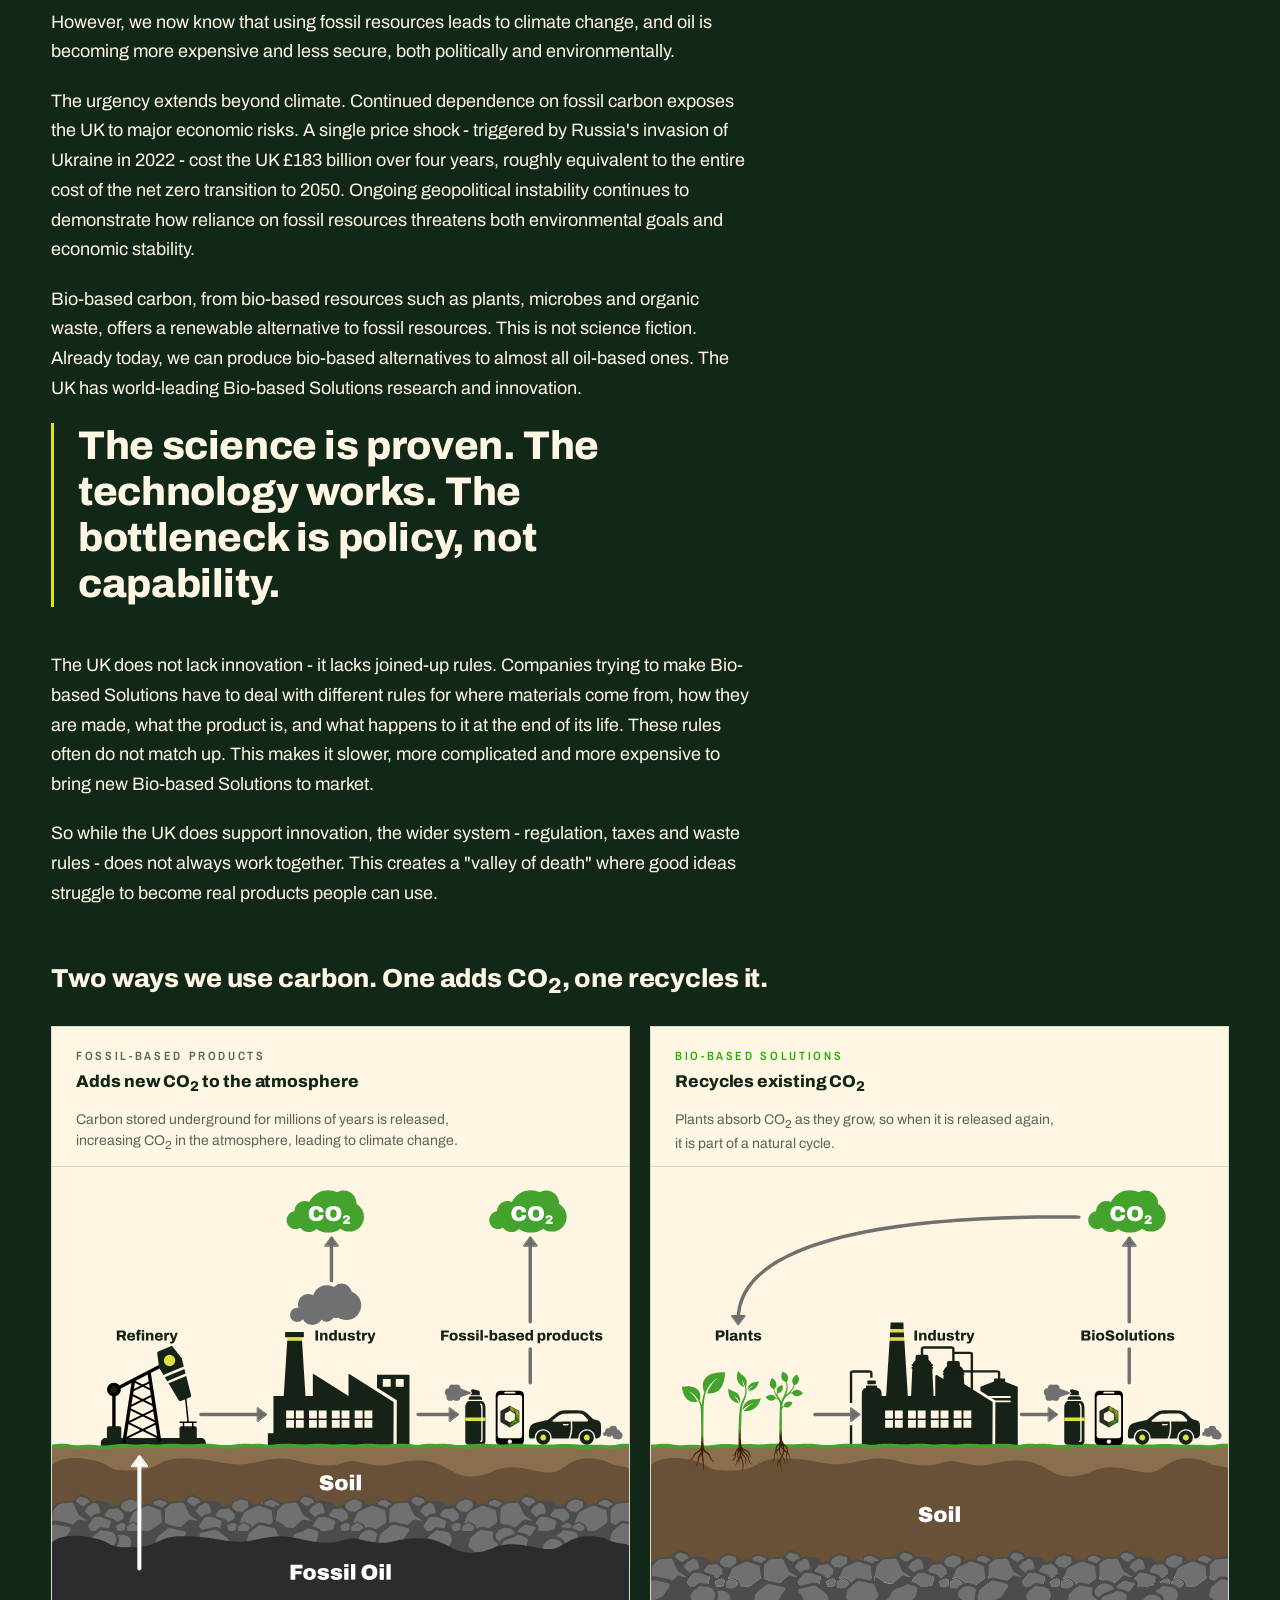
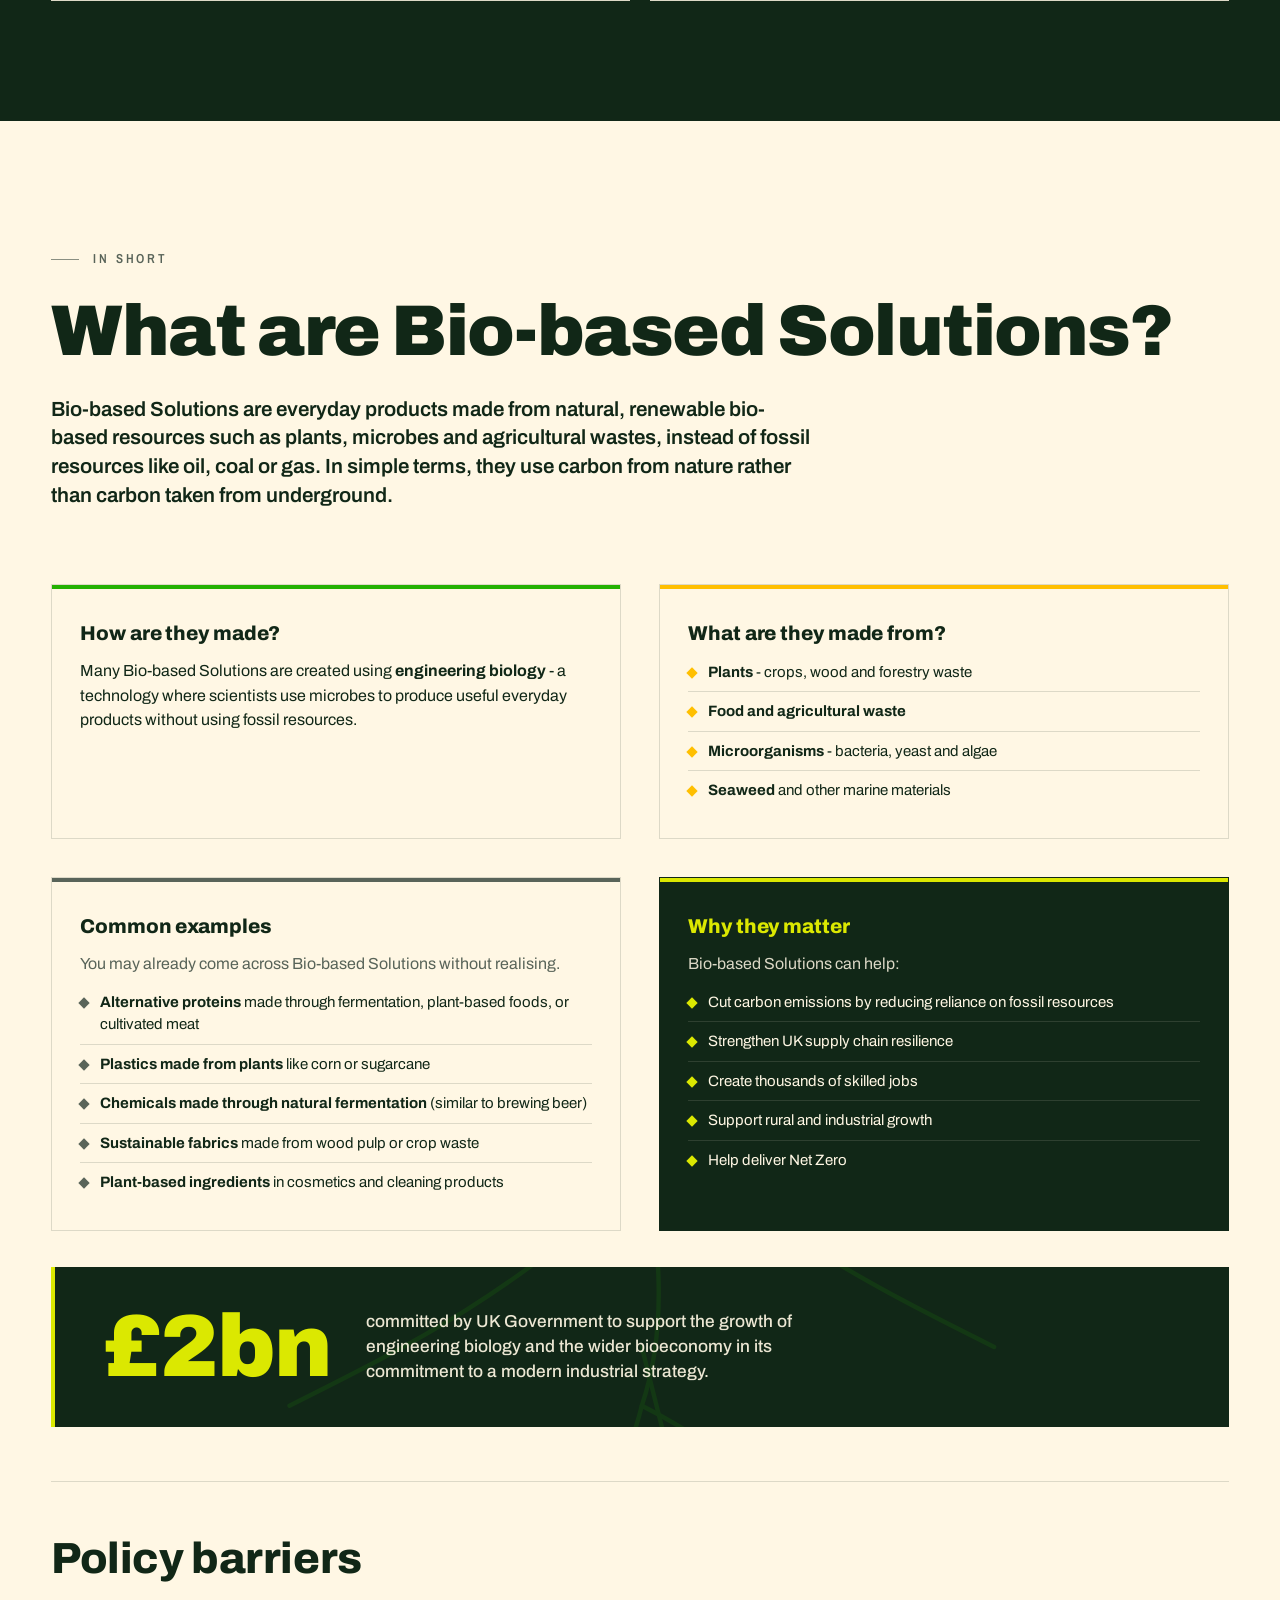
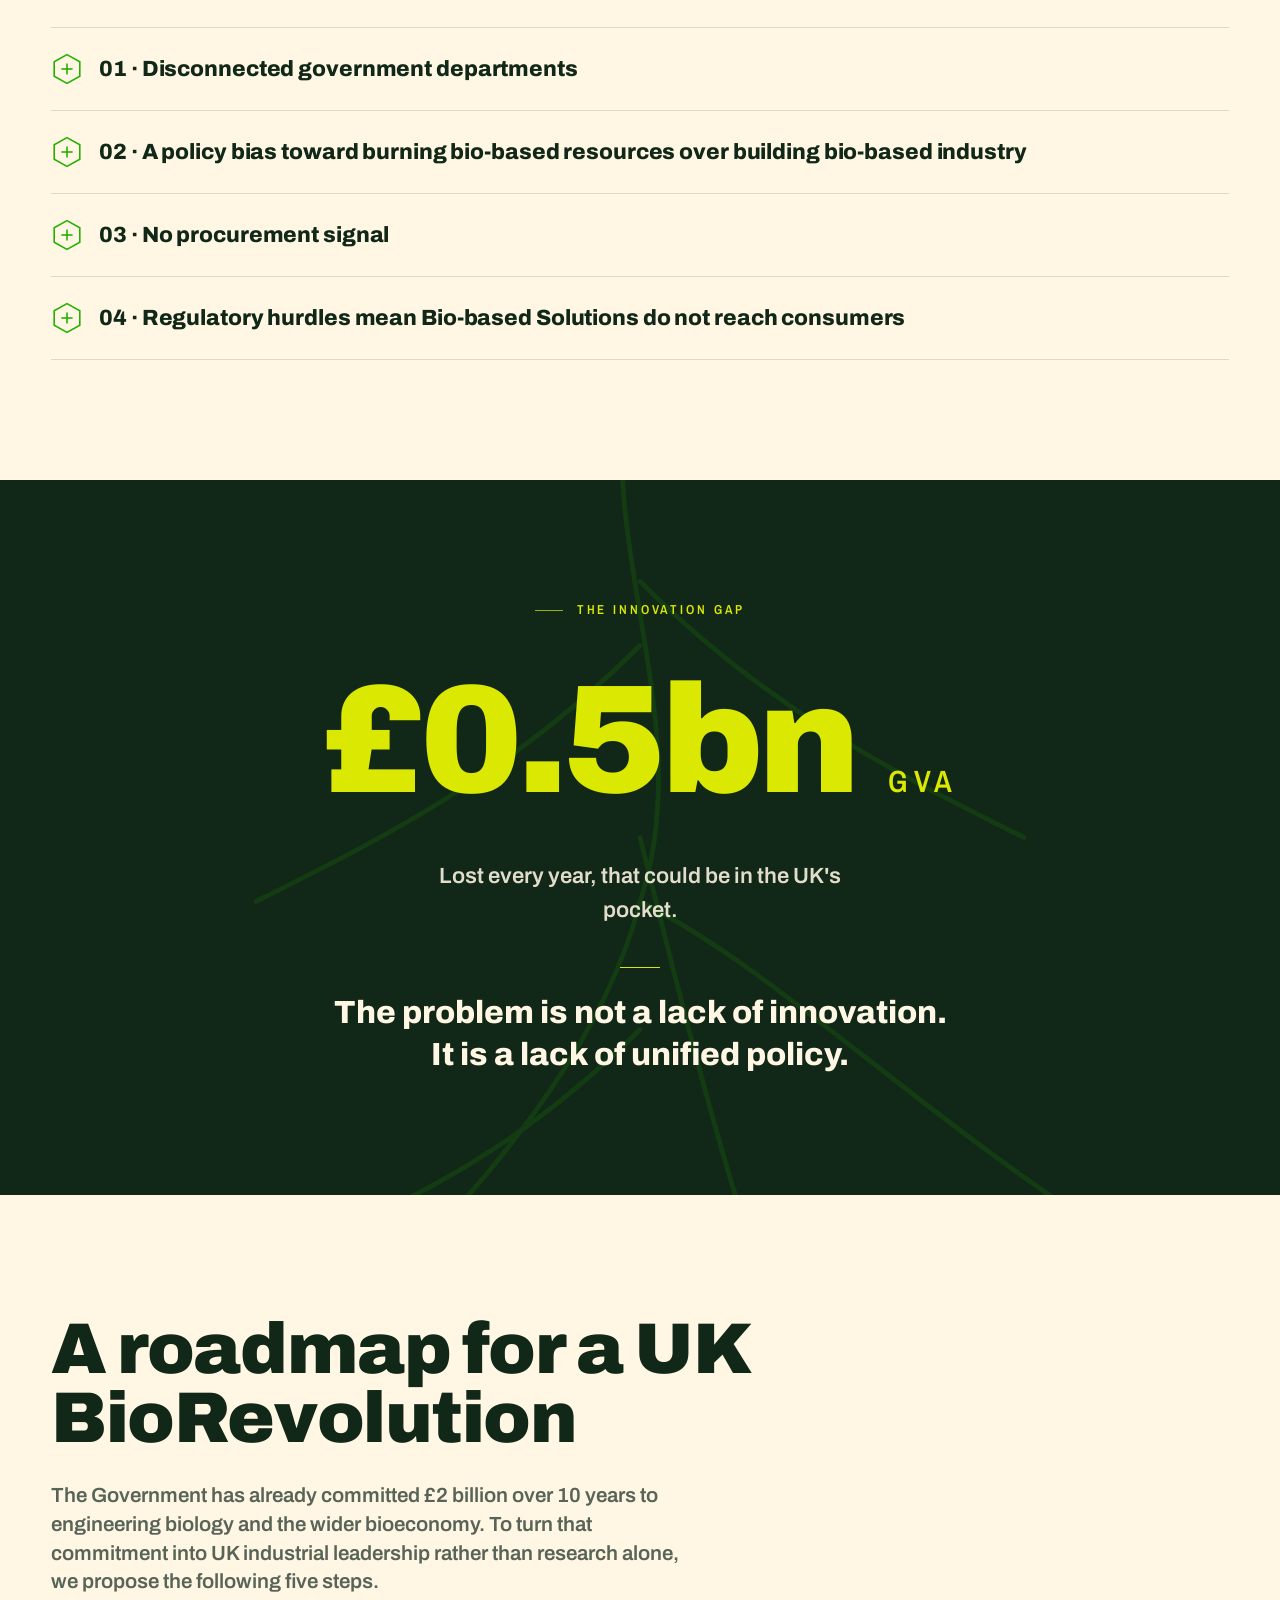
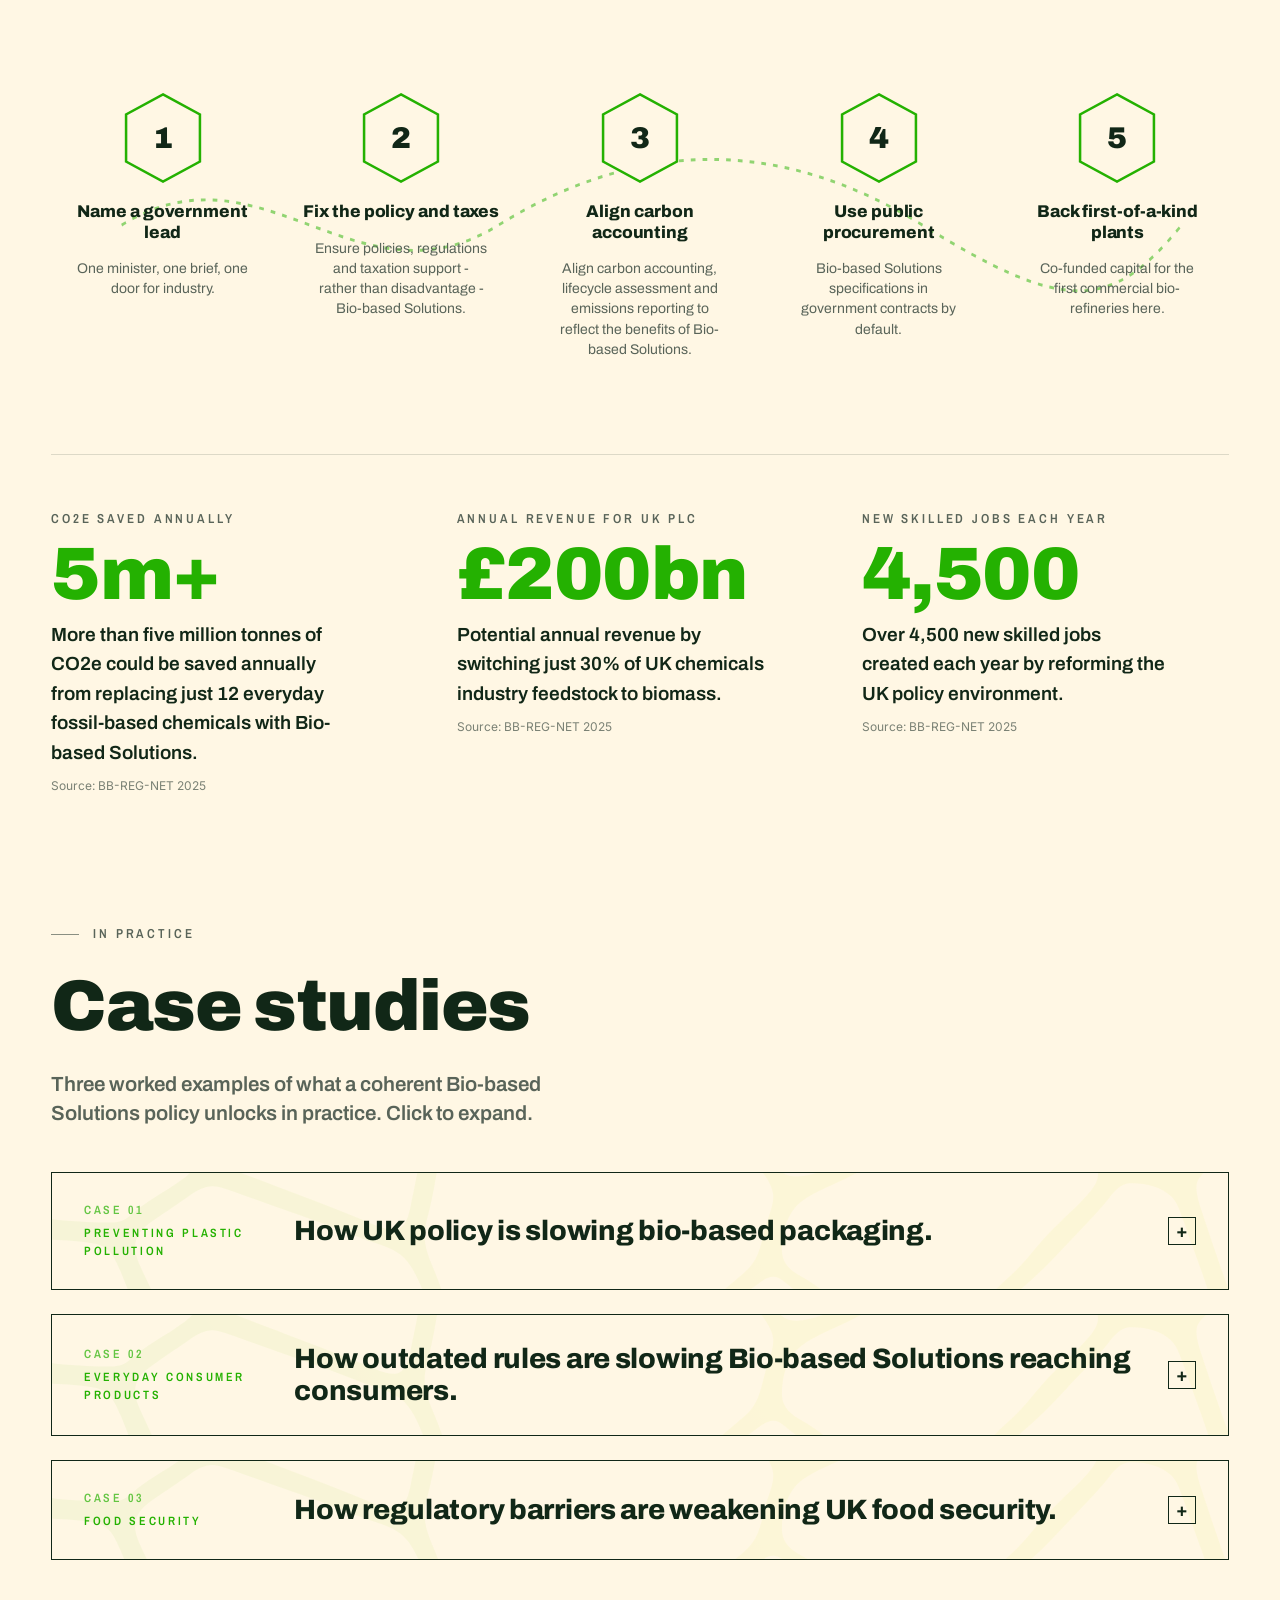
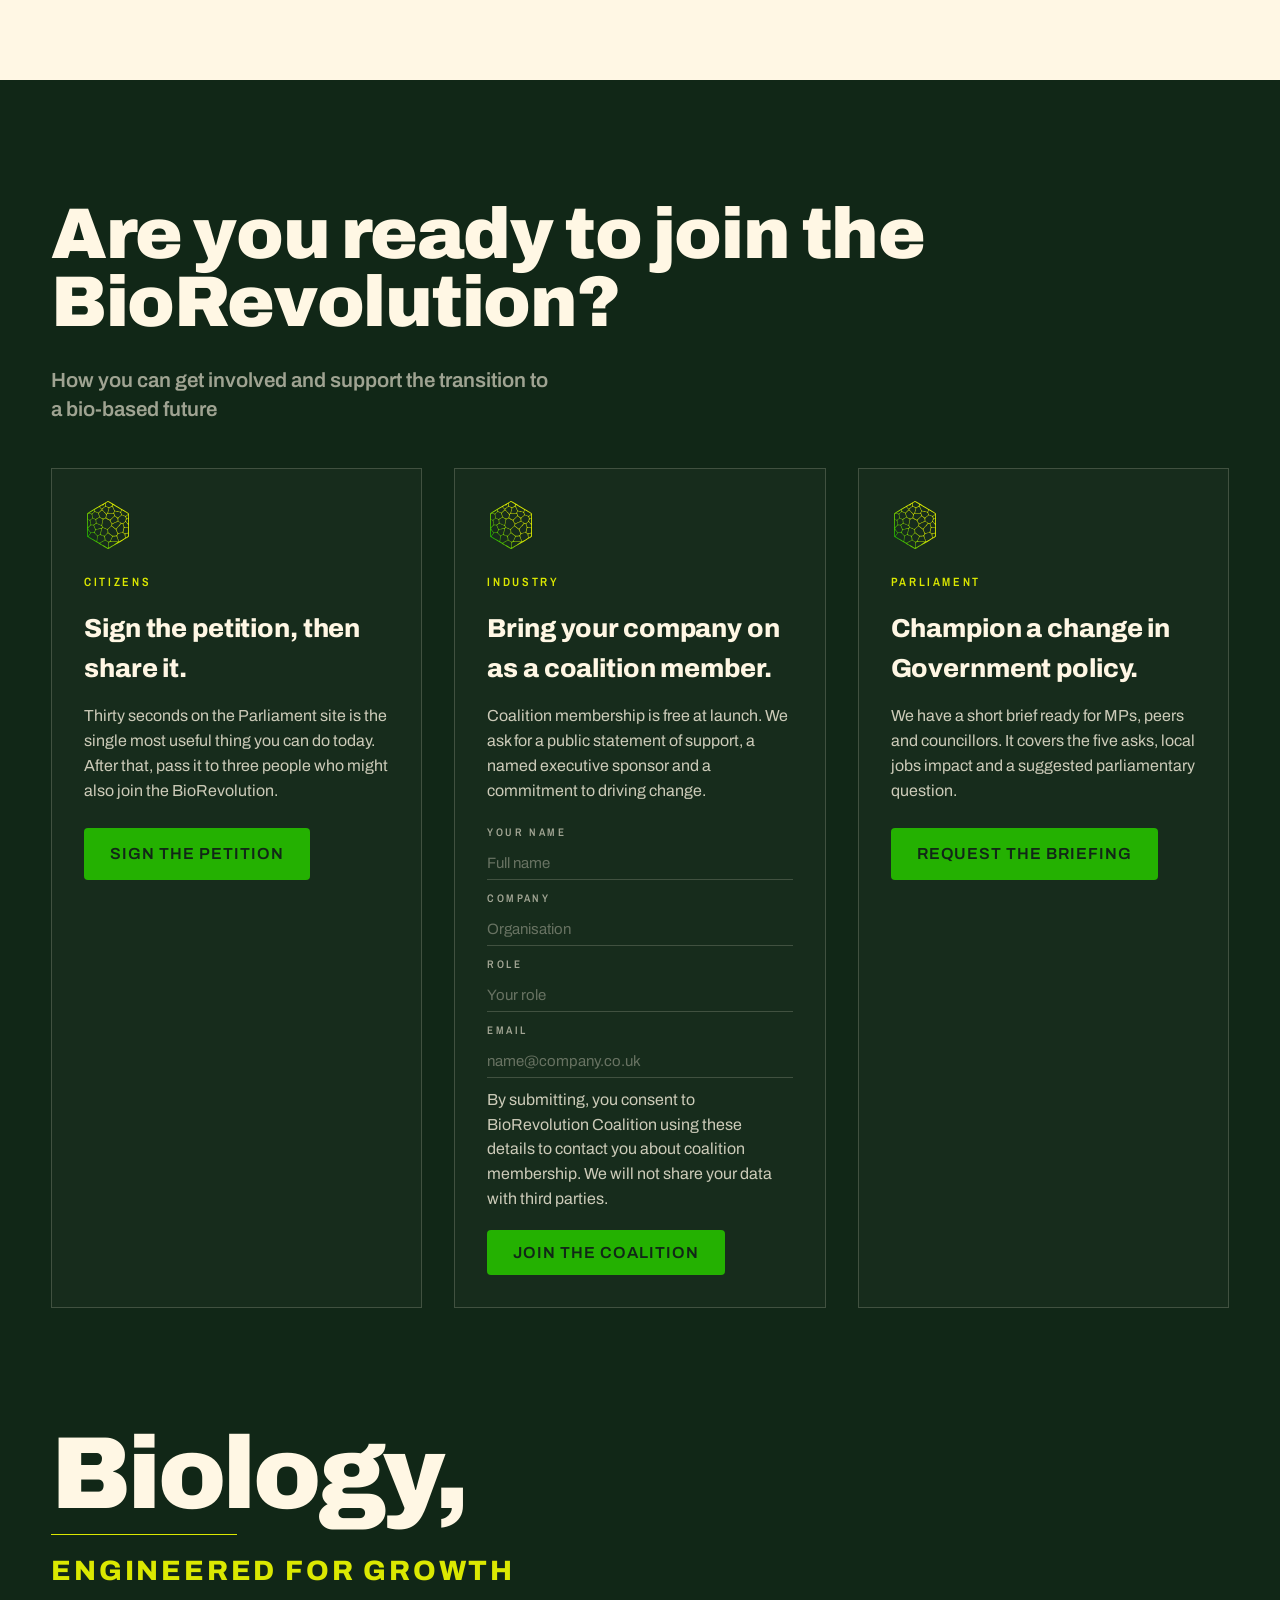
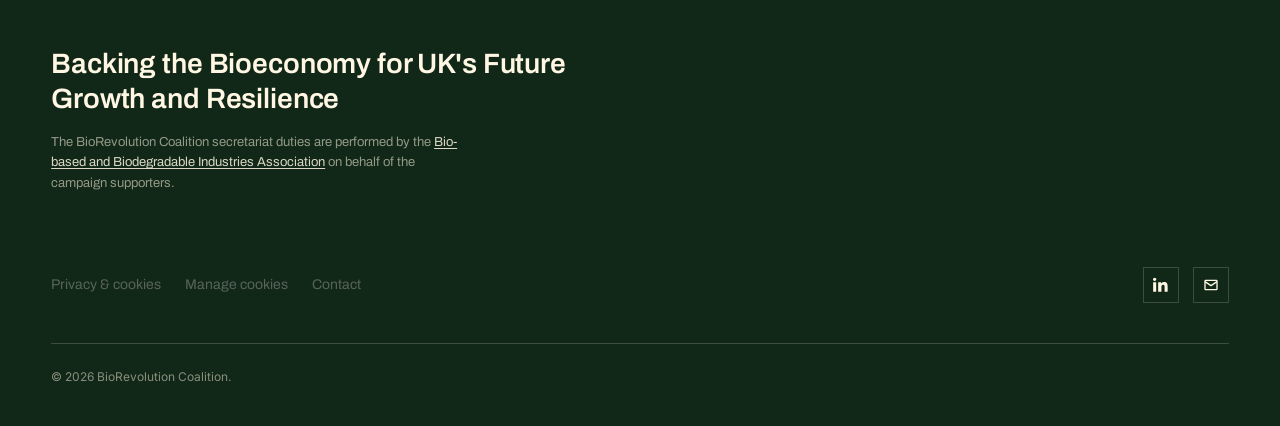
==== commit 08c80812: "Add four supporting organisation logos AgriFoodX, REAL Compostable Materials Certification Scheme, N" ====
--- a/index.html
+++ b/index.html
@@ -296,6 +296,10 @@
         <div class="org-slot has-logo"><img src="Images/logos/mono-dark/Clean-Food-Group-Logo.png" alt="Clean Food Group" /></div>
         <div class="org-slot has-logo"><img src="Images/logos/mono-dark/WOOLCOOL_LOGO_2022_BLACK.png" alt="Woolcool" /></div>
         <div class="org-slot has-logo"><img src="Images/logos/mono-dark/naion.png" alt="Naion" /></div>
+        <div class="org-slot has-logo"><img src="Images/logos/mono-dark/AgriFoodX_logo.png" alt="AgriFoodX" /></div>
+        <div class="org-slot has-logo"><img src="Images/logos/mono-dark/REAL_CMCS_logo.png" alt="REAL Compostable Materials Certification Scheme" /></div>
+        <div class="org-slot has-logo"><img src="Images/logos/mono-dark/Natural_Negative_logo.png" alt="Natural Negative" /></div>
+        <div class="org-slot has-logo"><img src="Images/logos/mono-dark/Gloss_Communications_logo.png" alt="Gloss Communications" /></div>
       </div>
     </div>
   </div>
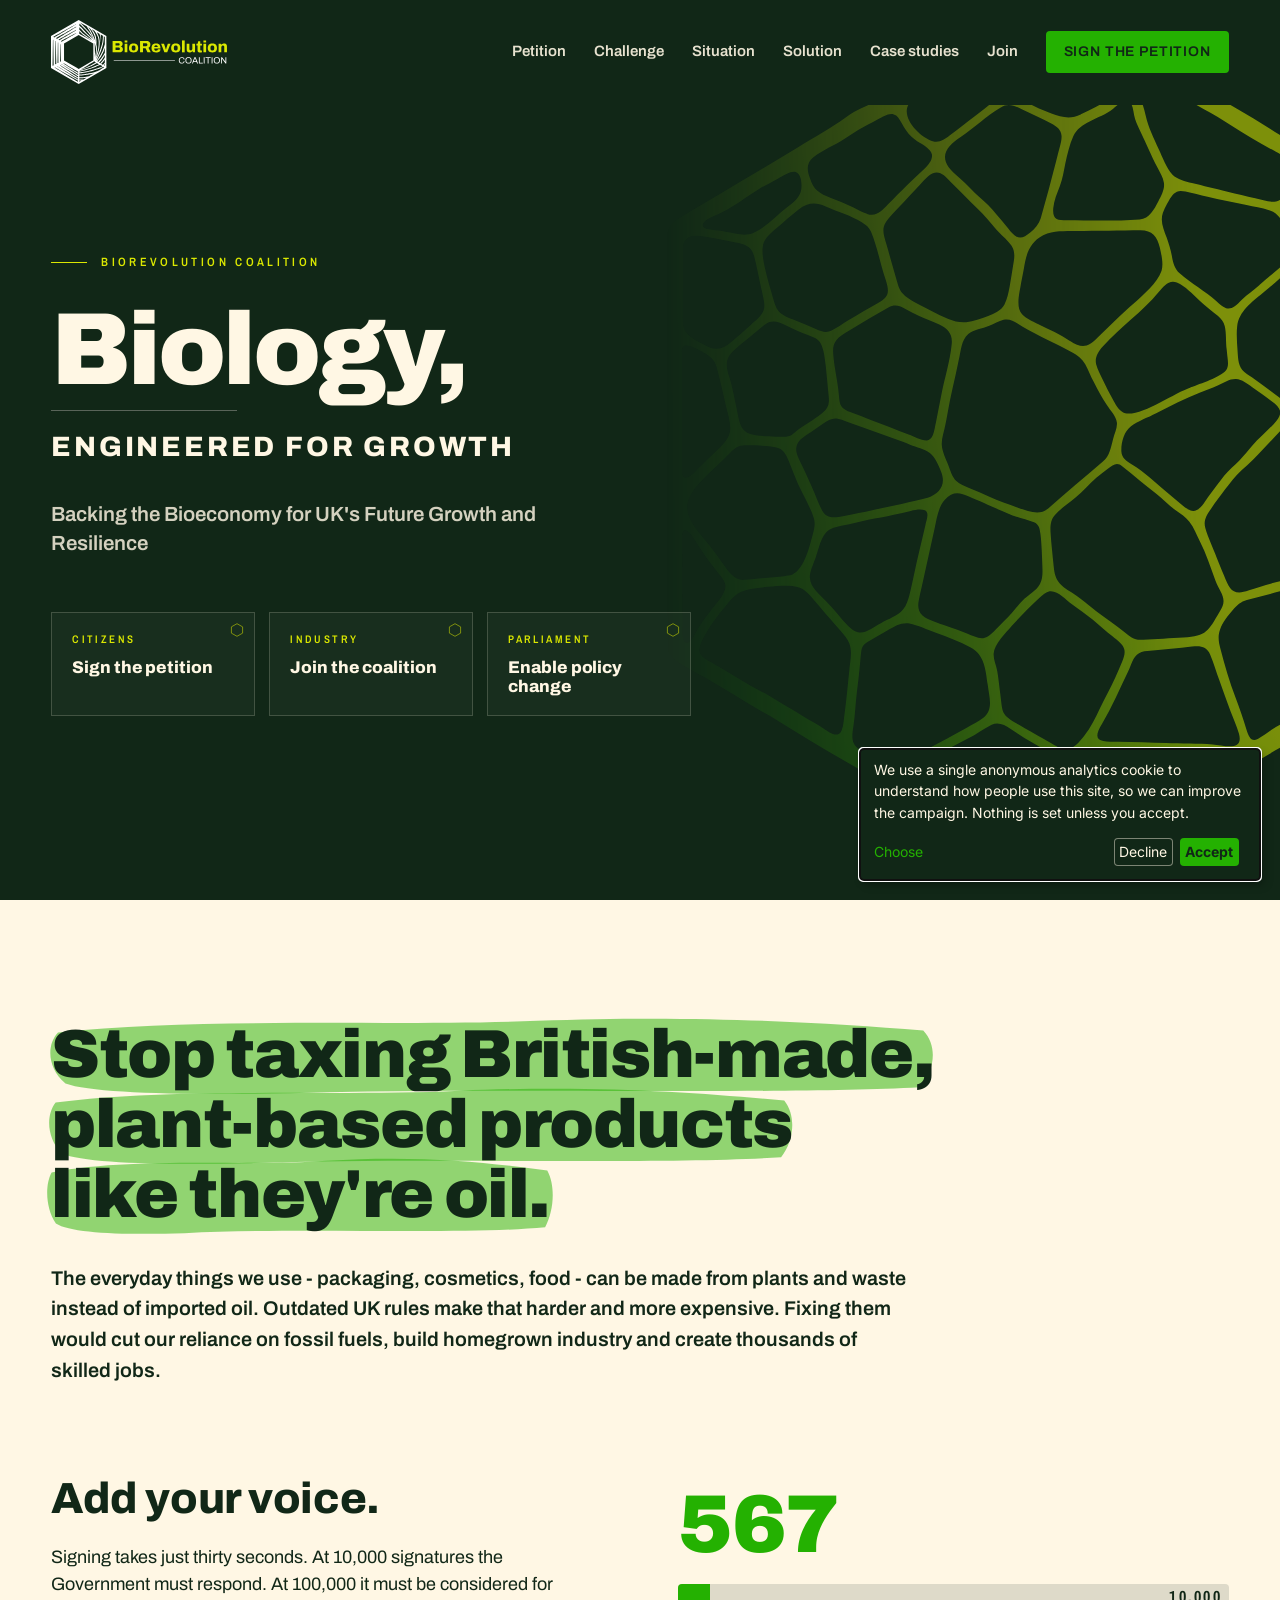
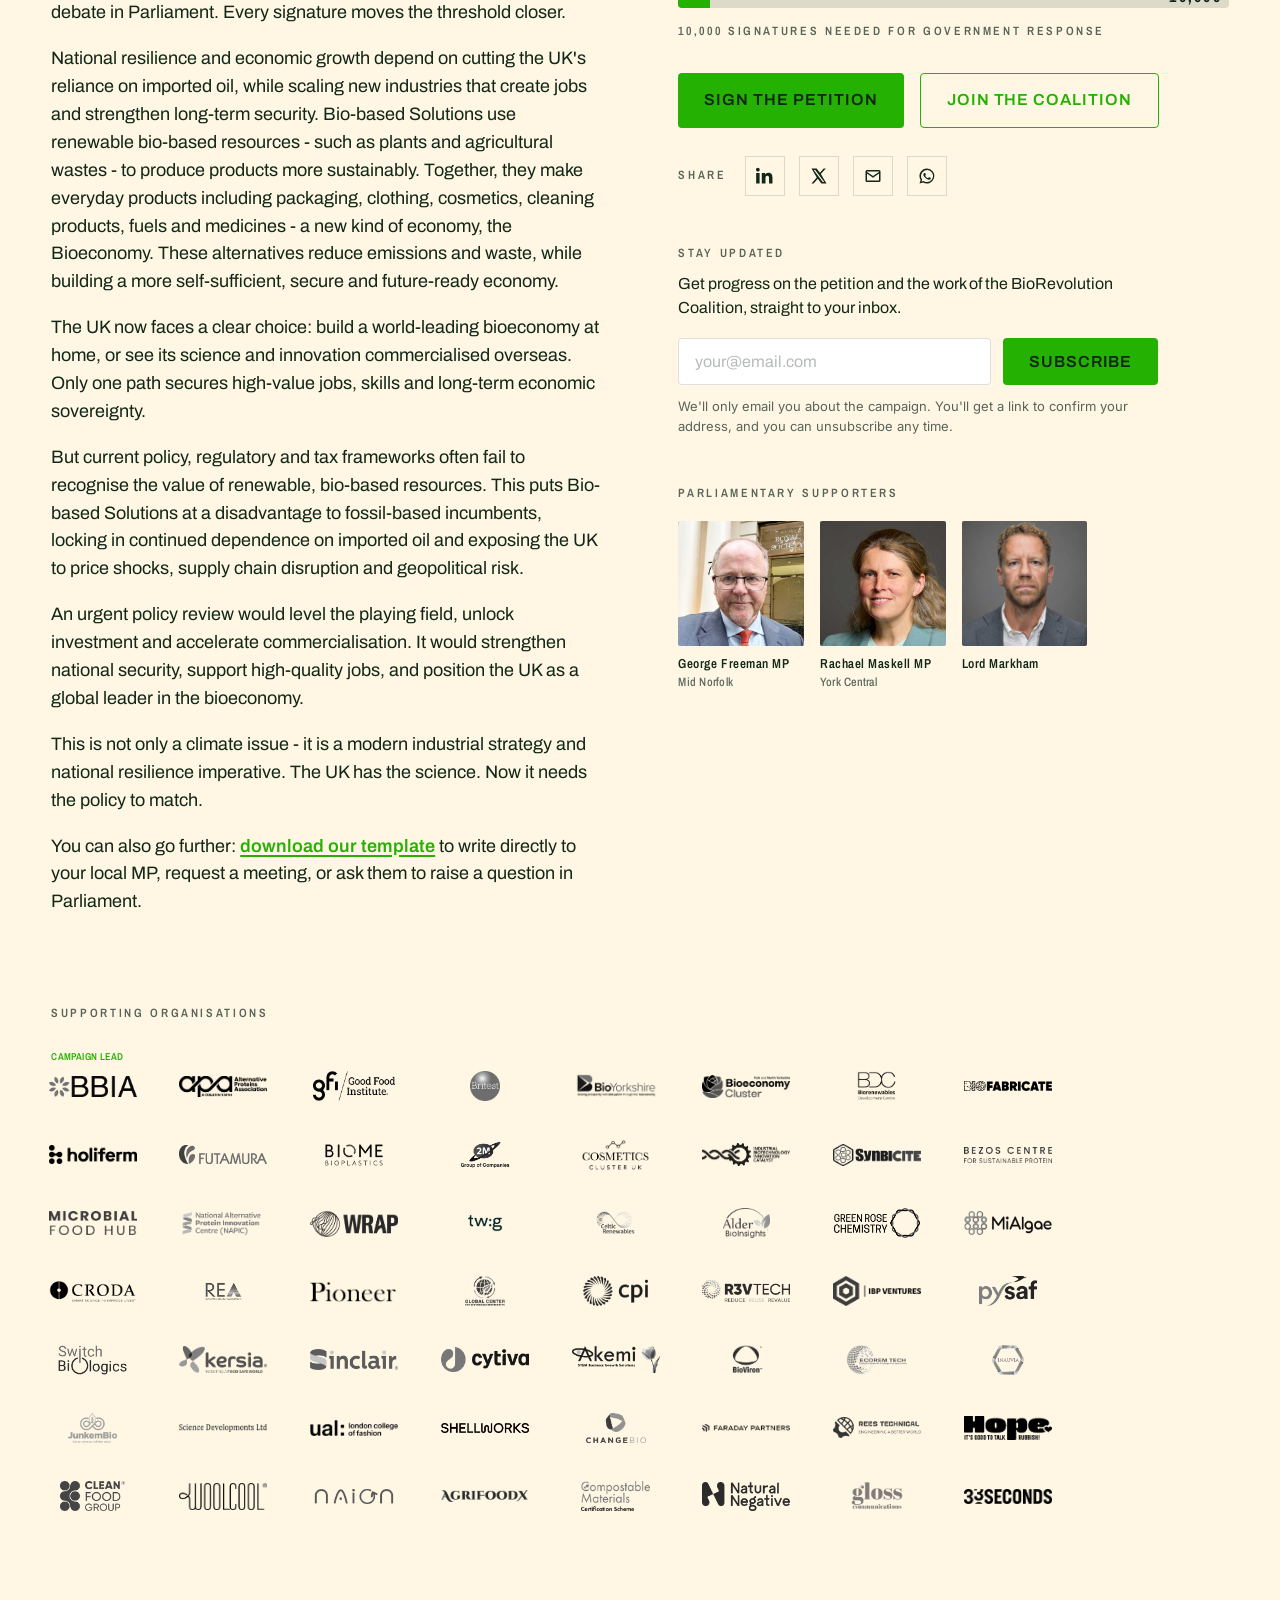
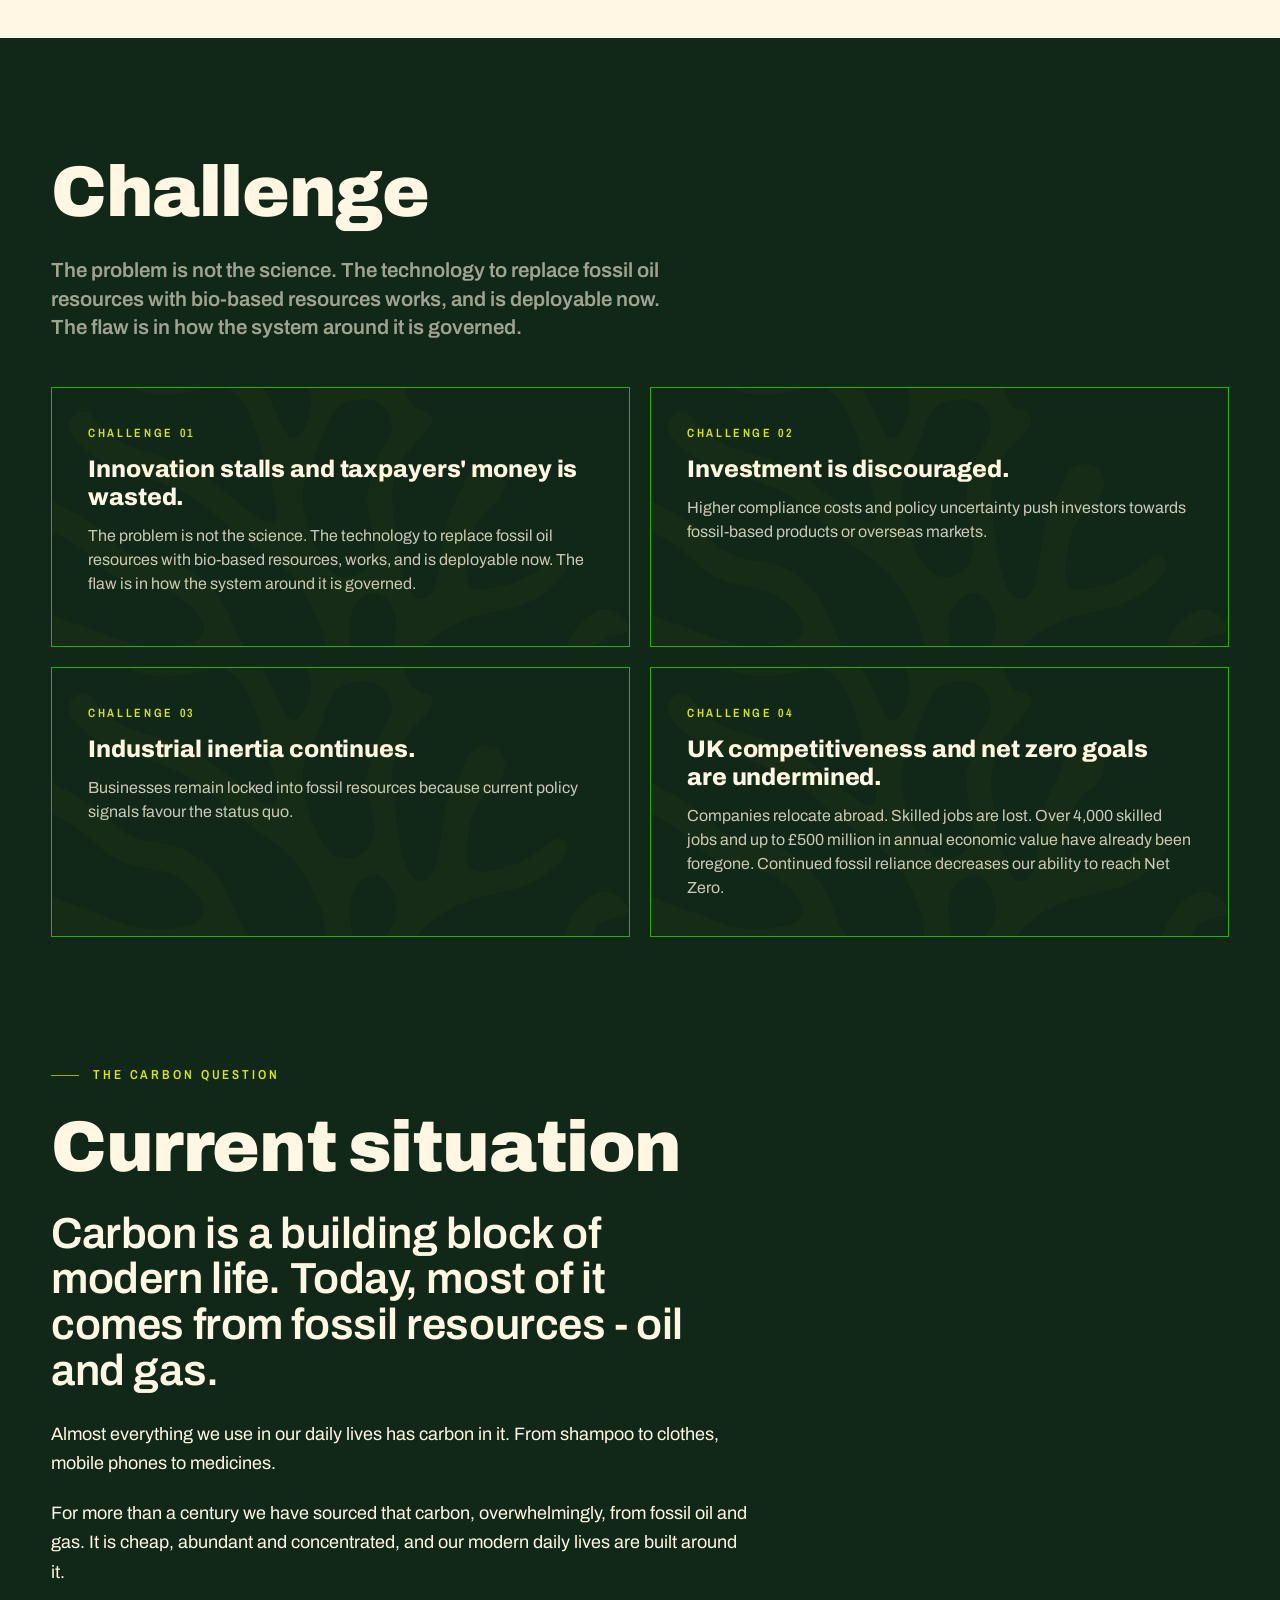
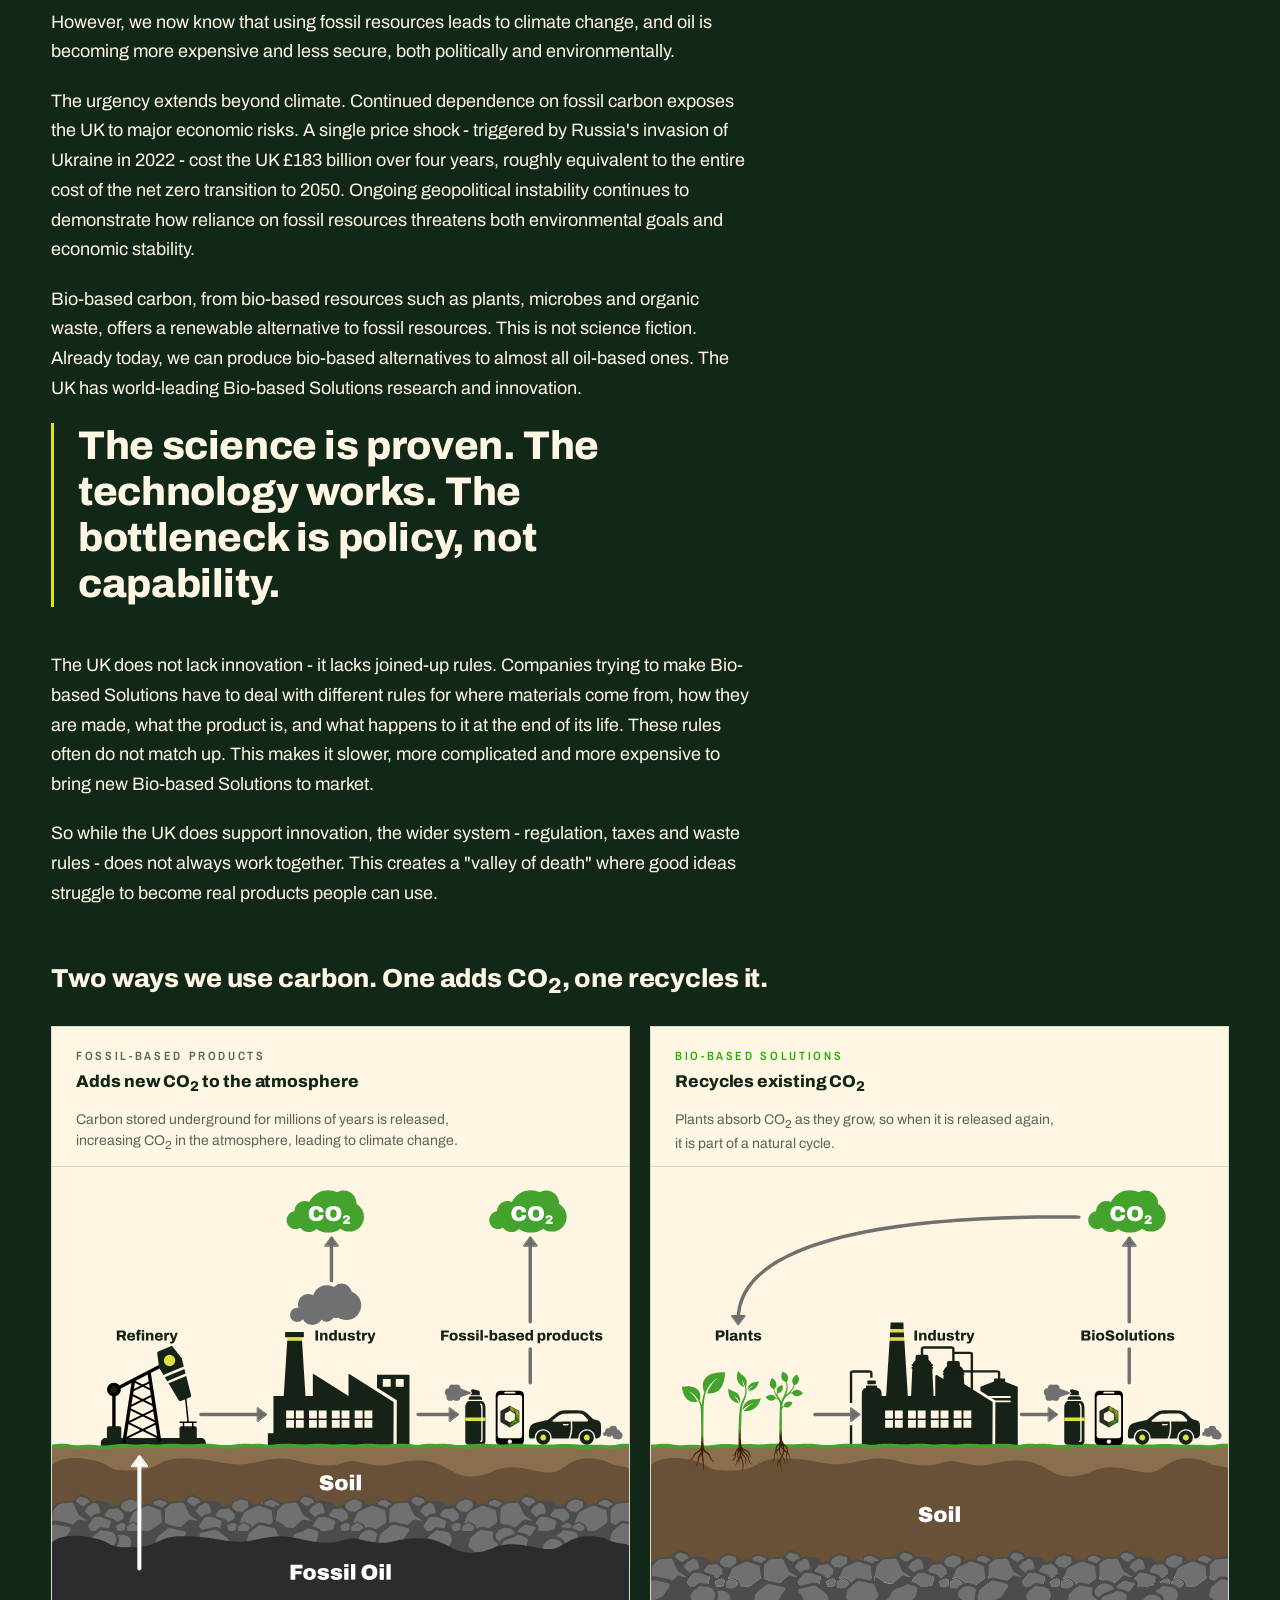
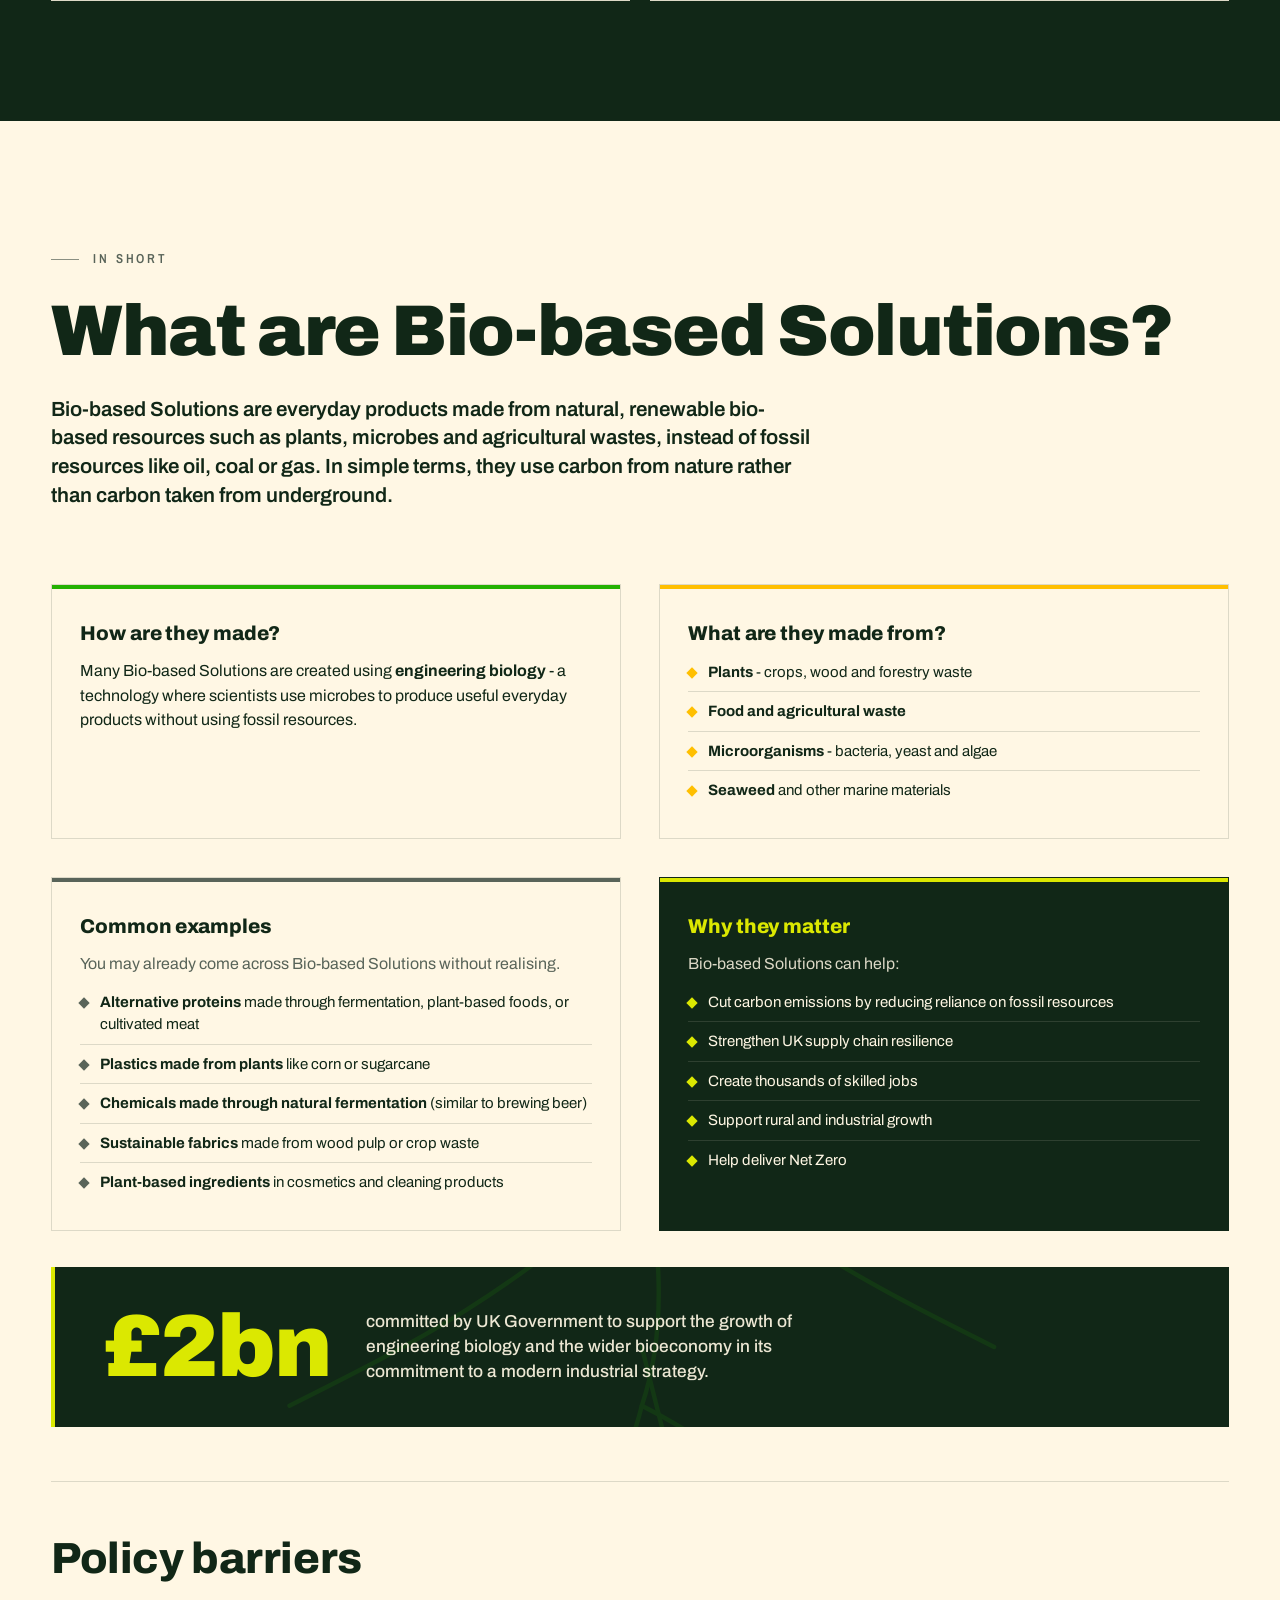
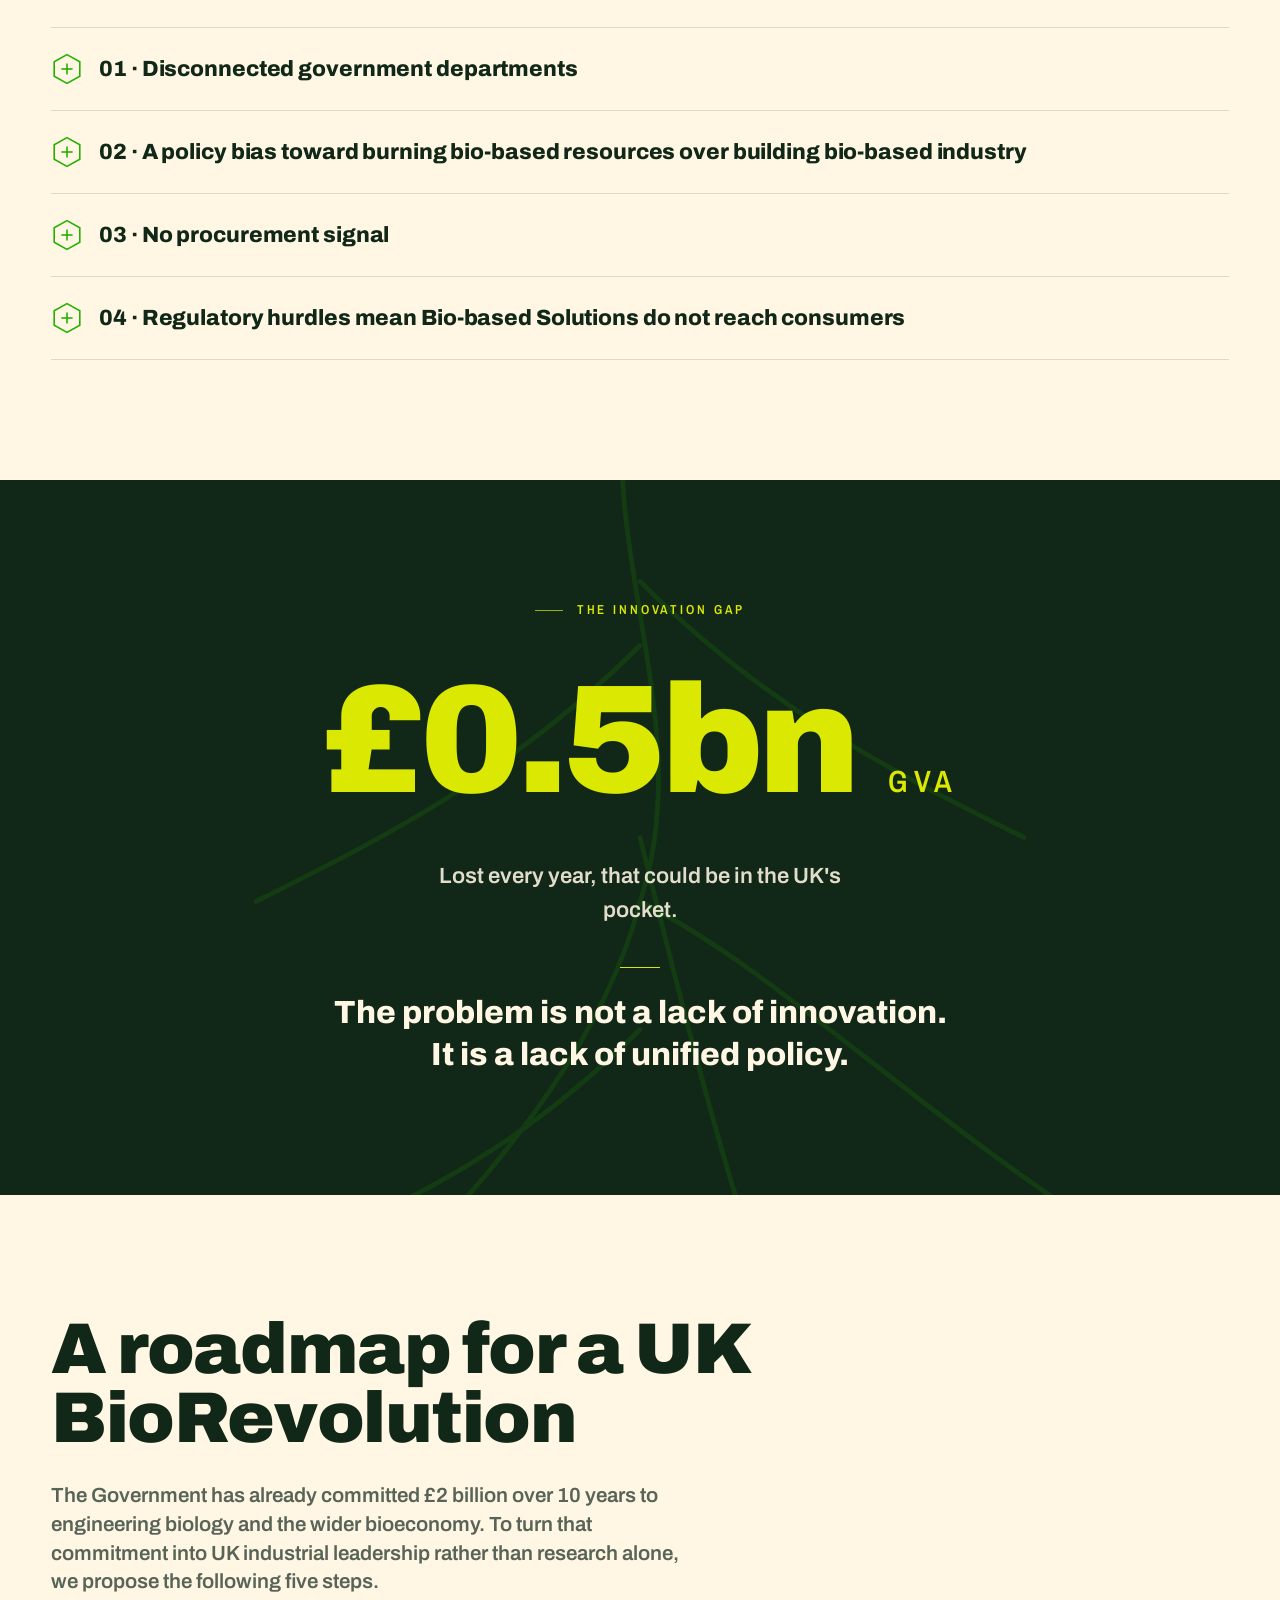
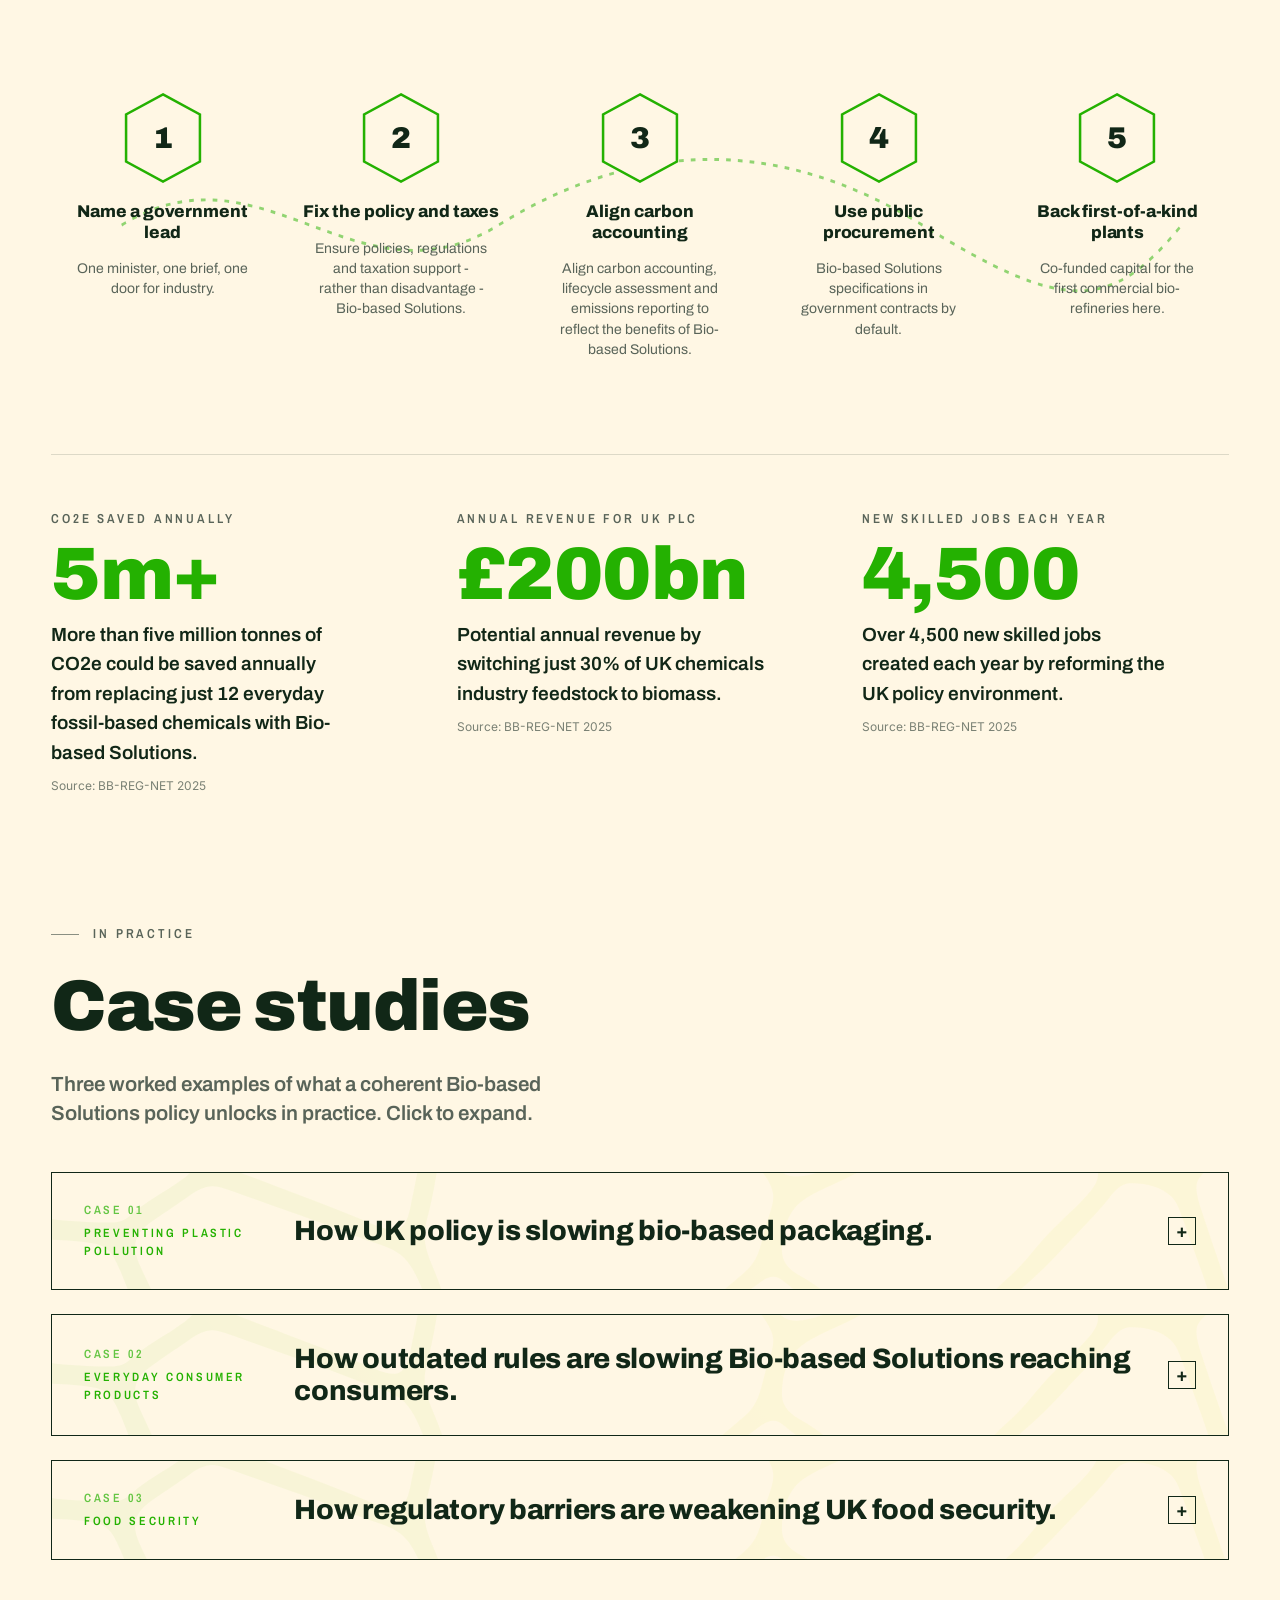
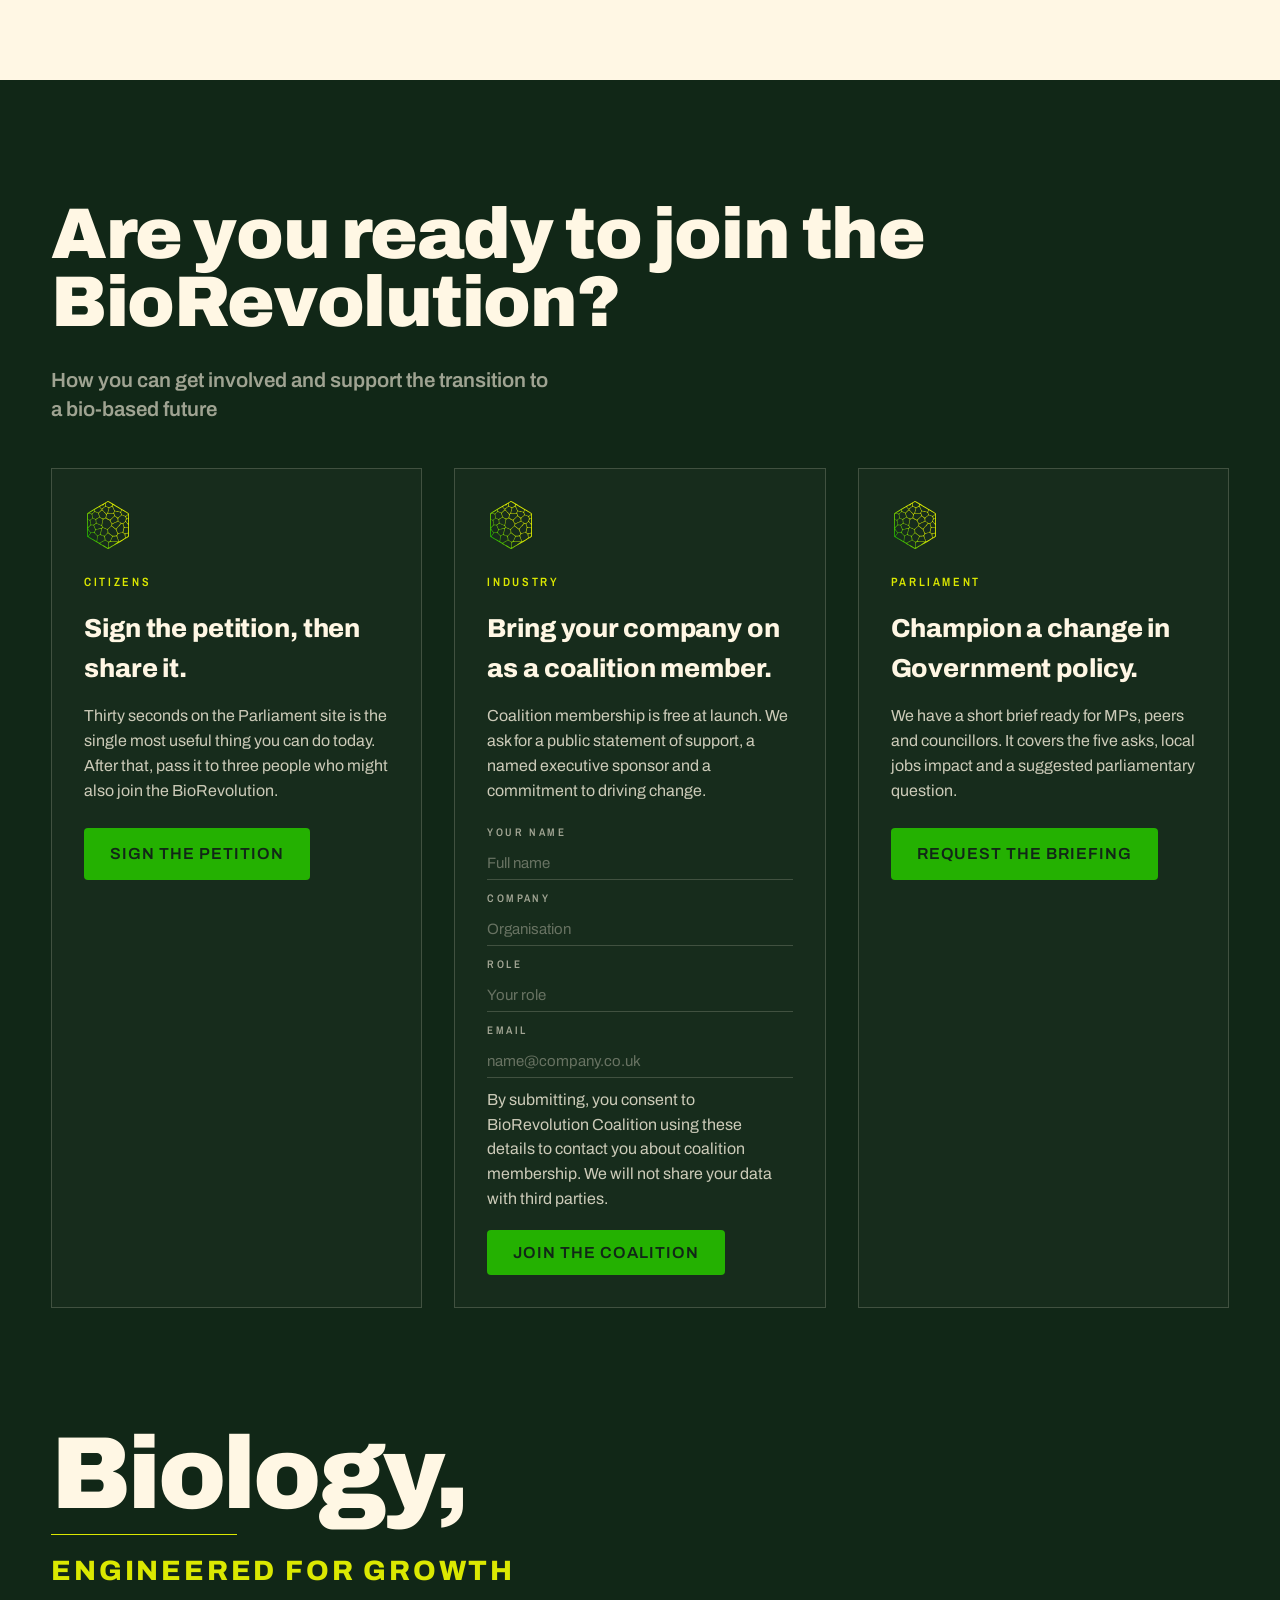
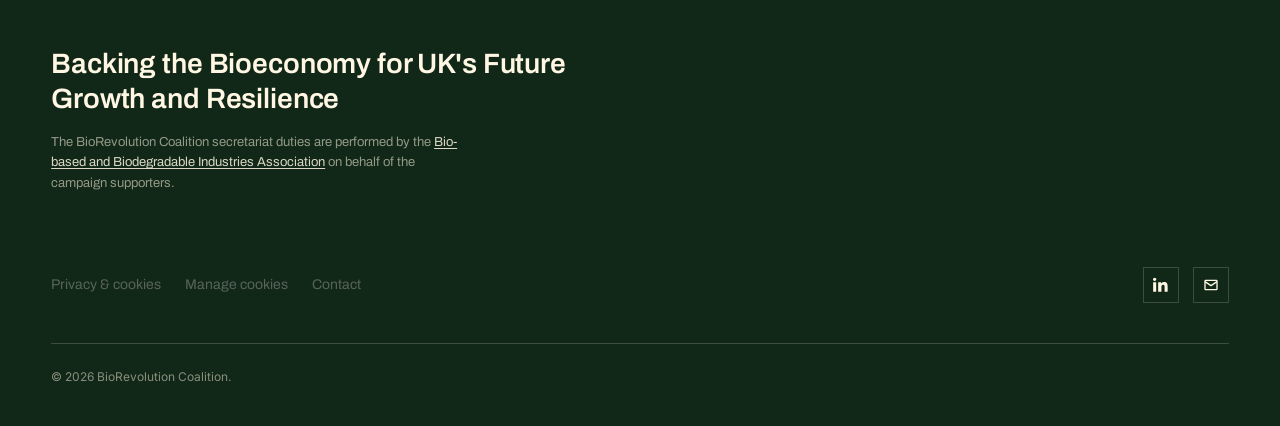
==== commit 633fa1fb: "Merge supporter-logo-33seconds: add 33Seconds supporter logo" ====
--- a/index.html
+++ b/index.html
@@ -300,6 +300,7 @@
         <div class="org-slot has-logo"><img src="Images/logos/mono-dark/REAL_CMCS_logo.png" alt="REAL Compostable Materials Certification Scheme" /></div>
         <div class="org-slot has-logo"><img src="Images/logos/mono-dark/Natural_Negative_logo.png" alt="Natural Negative" /></div>
         <div class="org-slot has-logo"><img src="Images/logos/mono-dark/Gloss_Communications_logo.png" alt="Gloss Communications" /></div>
+        <div class="org-slot has-logo"><img src="Images/logos/mono-dark/33SECONDS-Wordmark-logo.png" alt="33Seconds" /></div>
       </div>
     </div>
   </div>
